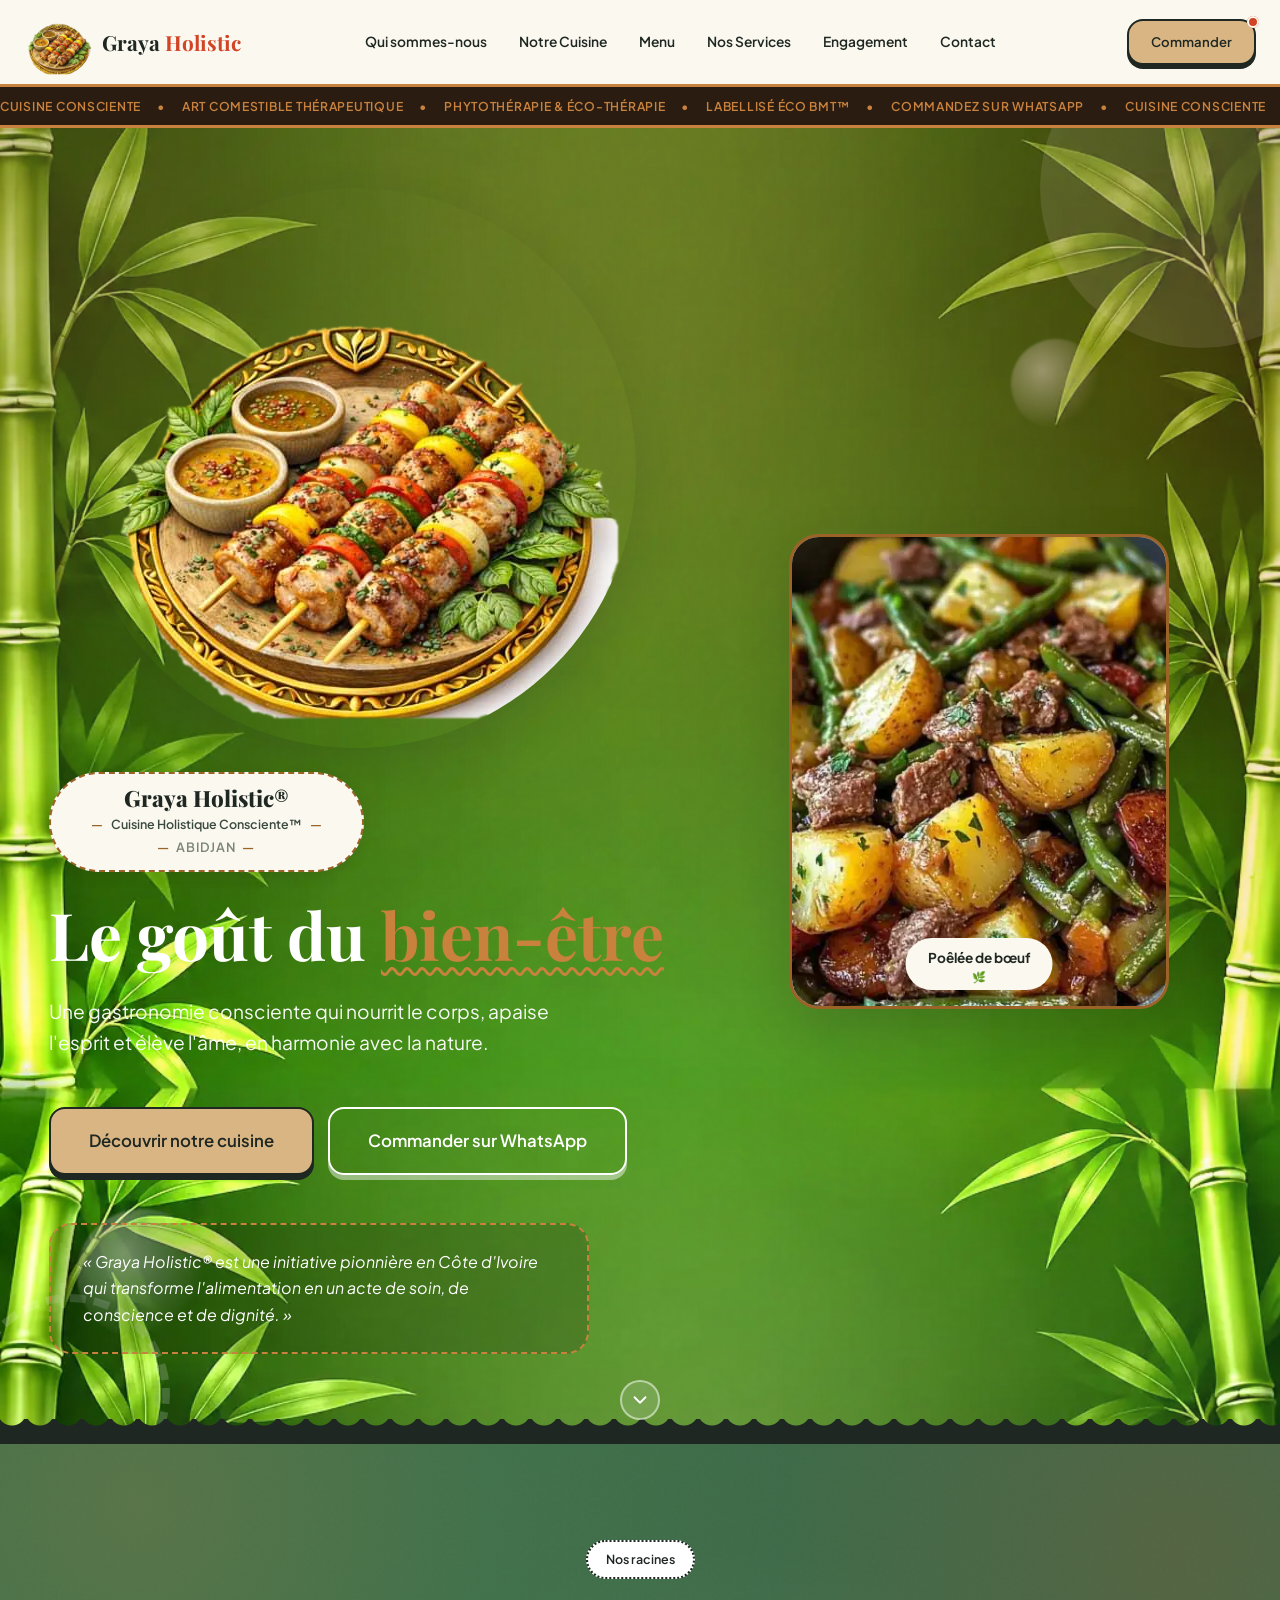
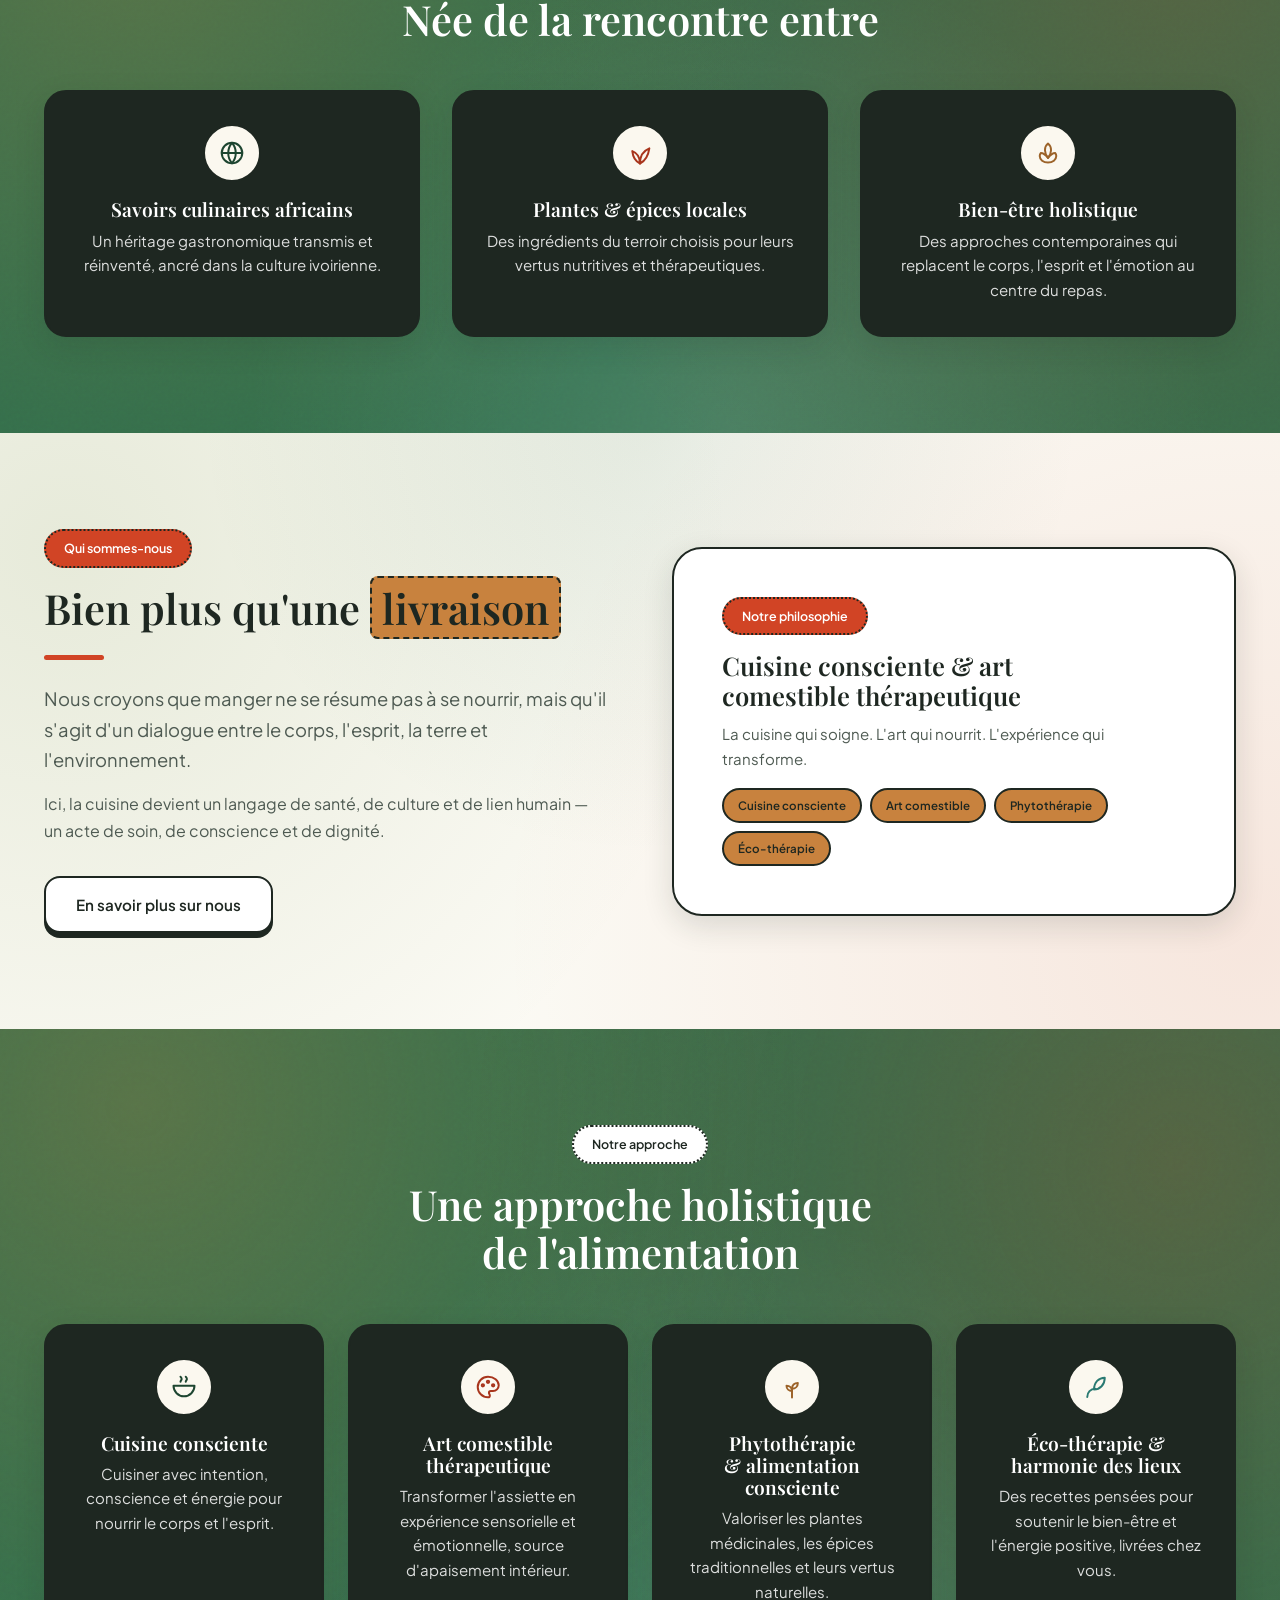
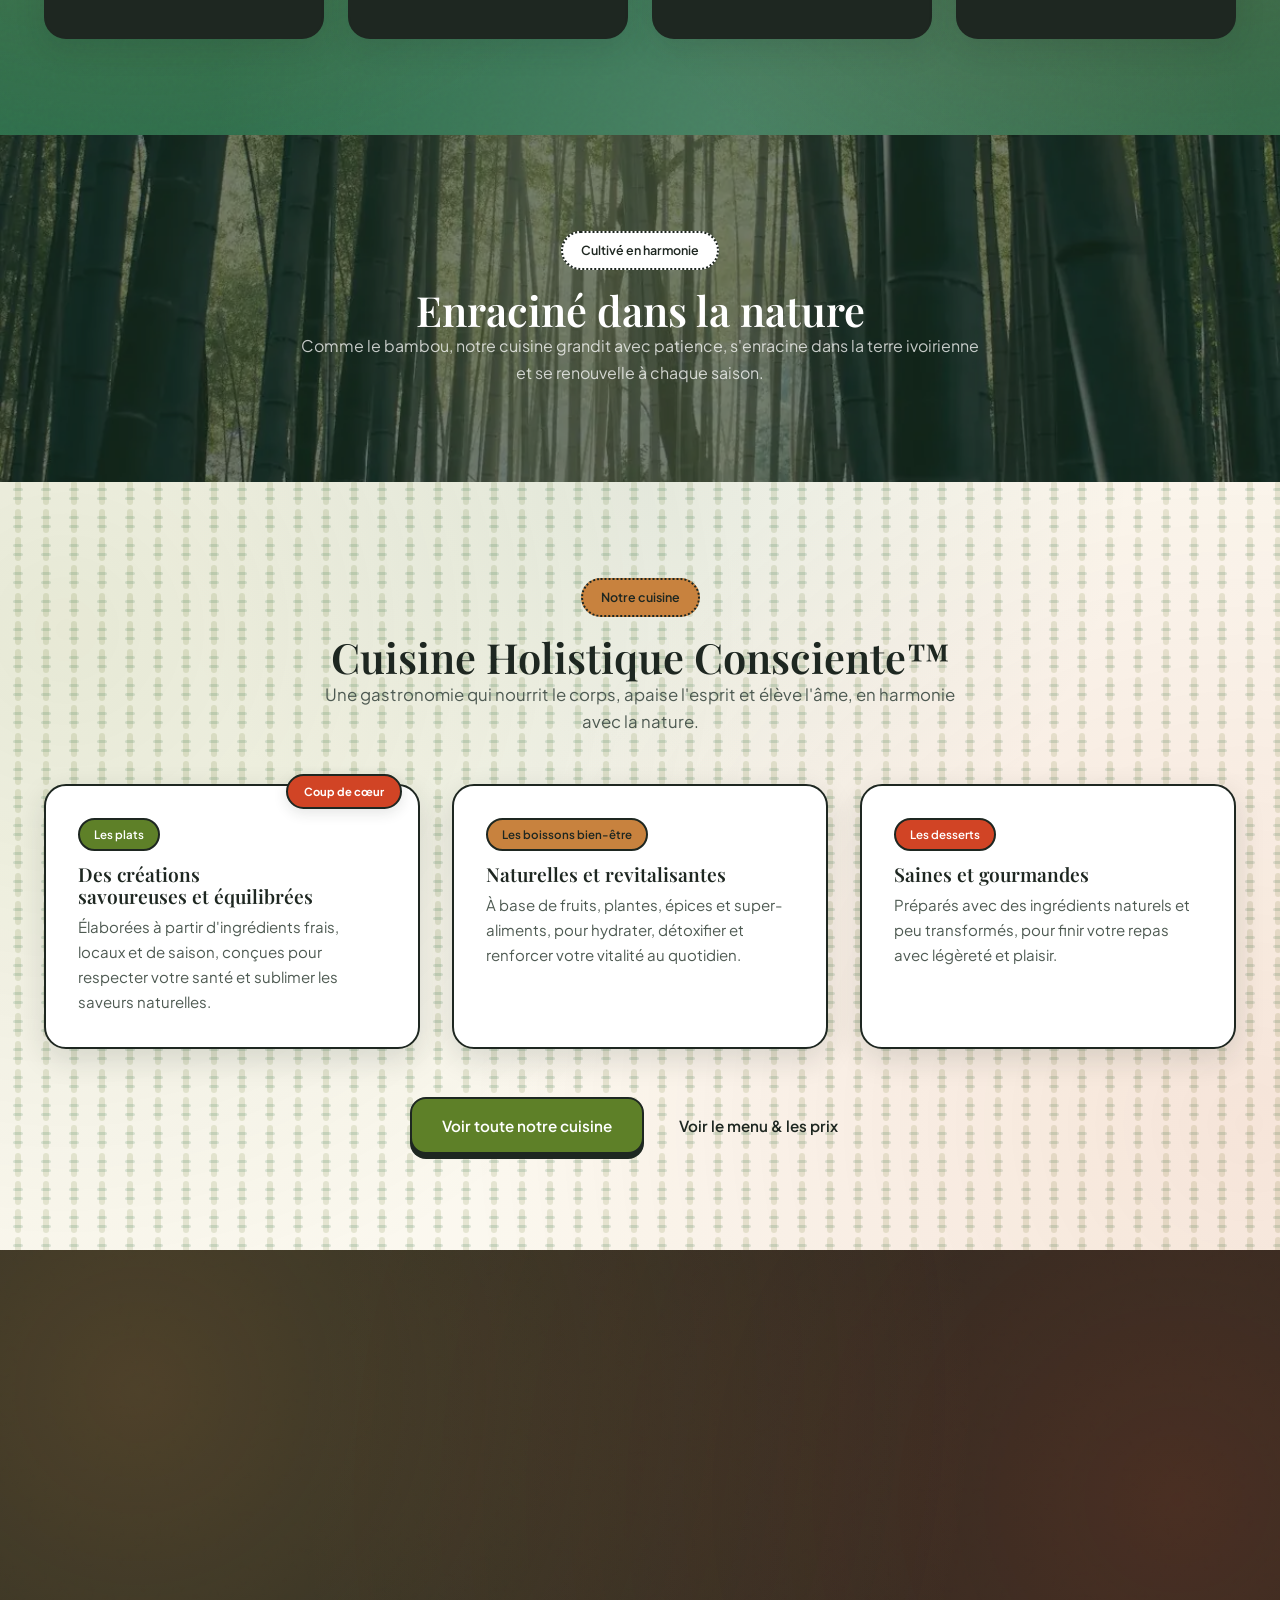
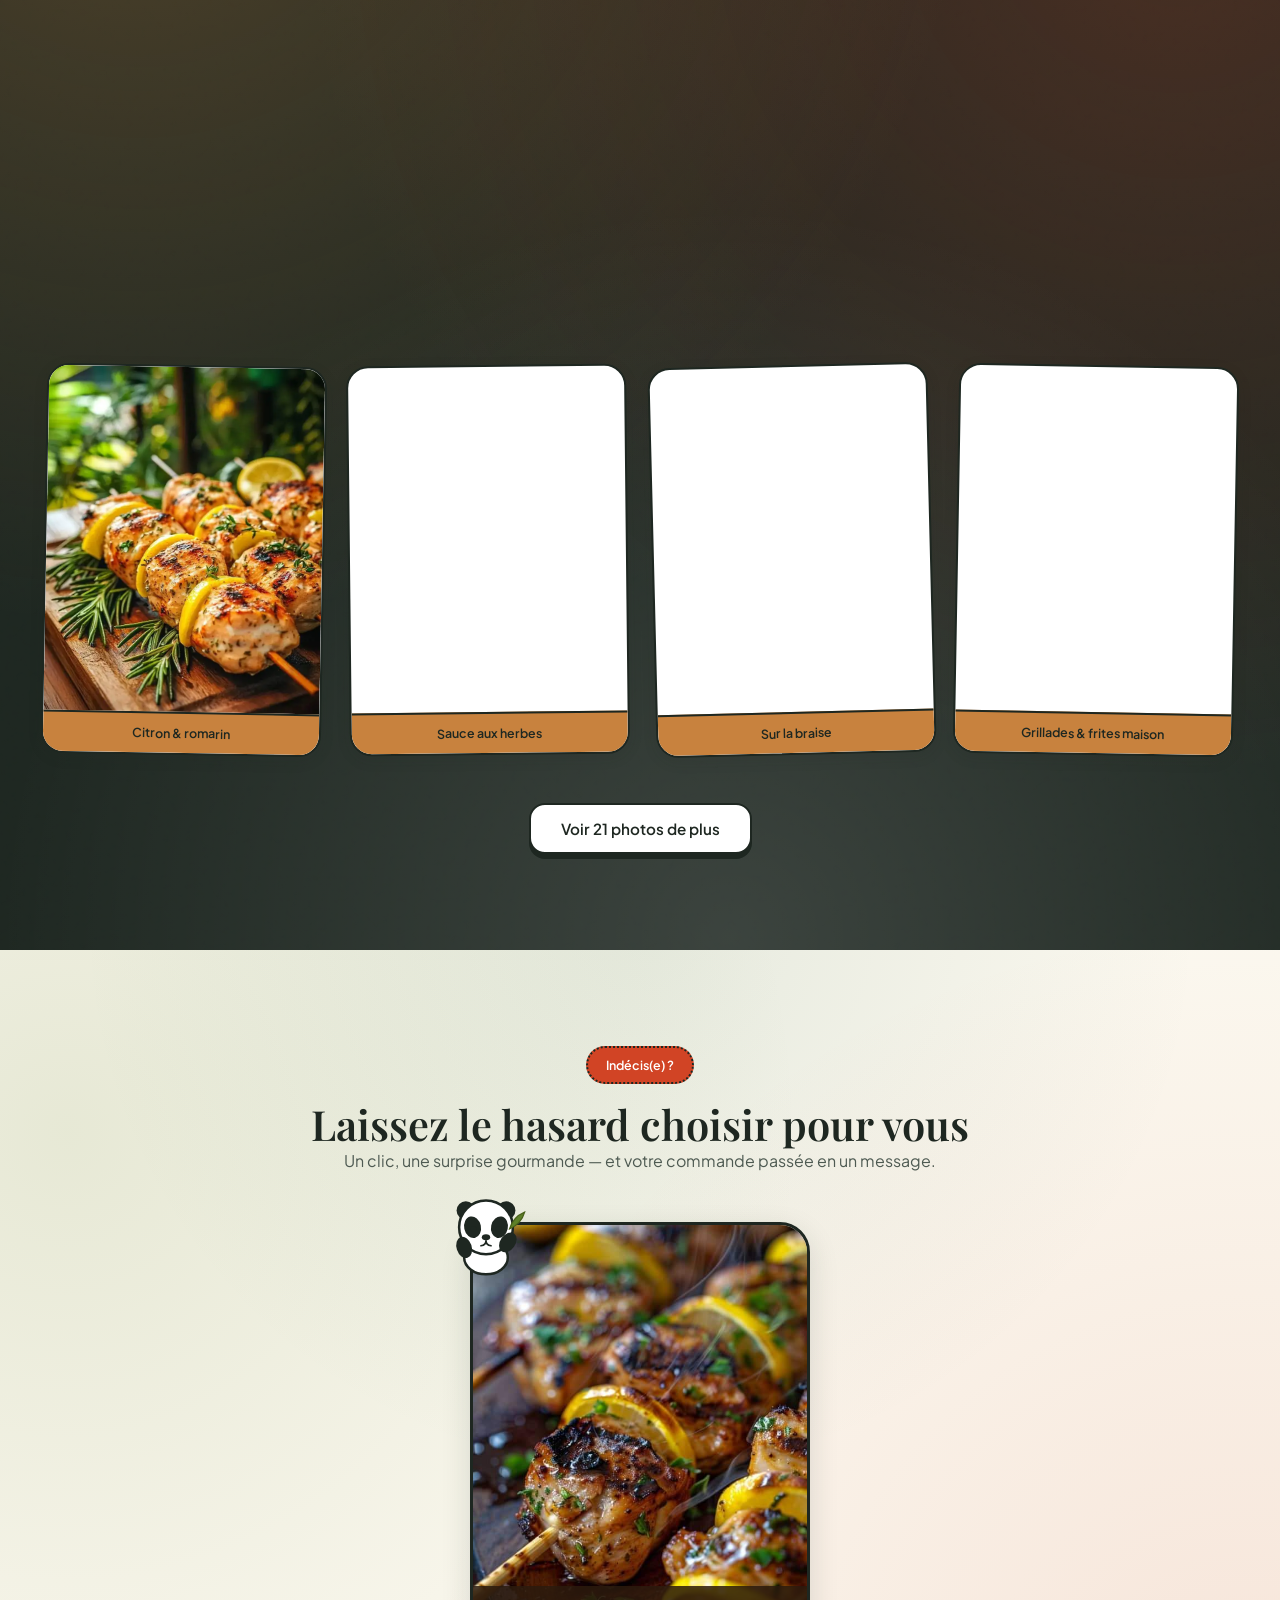
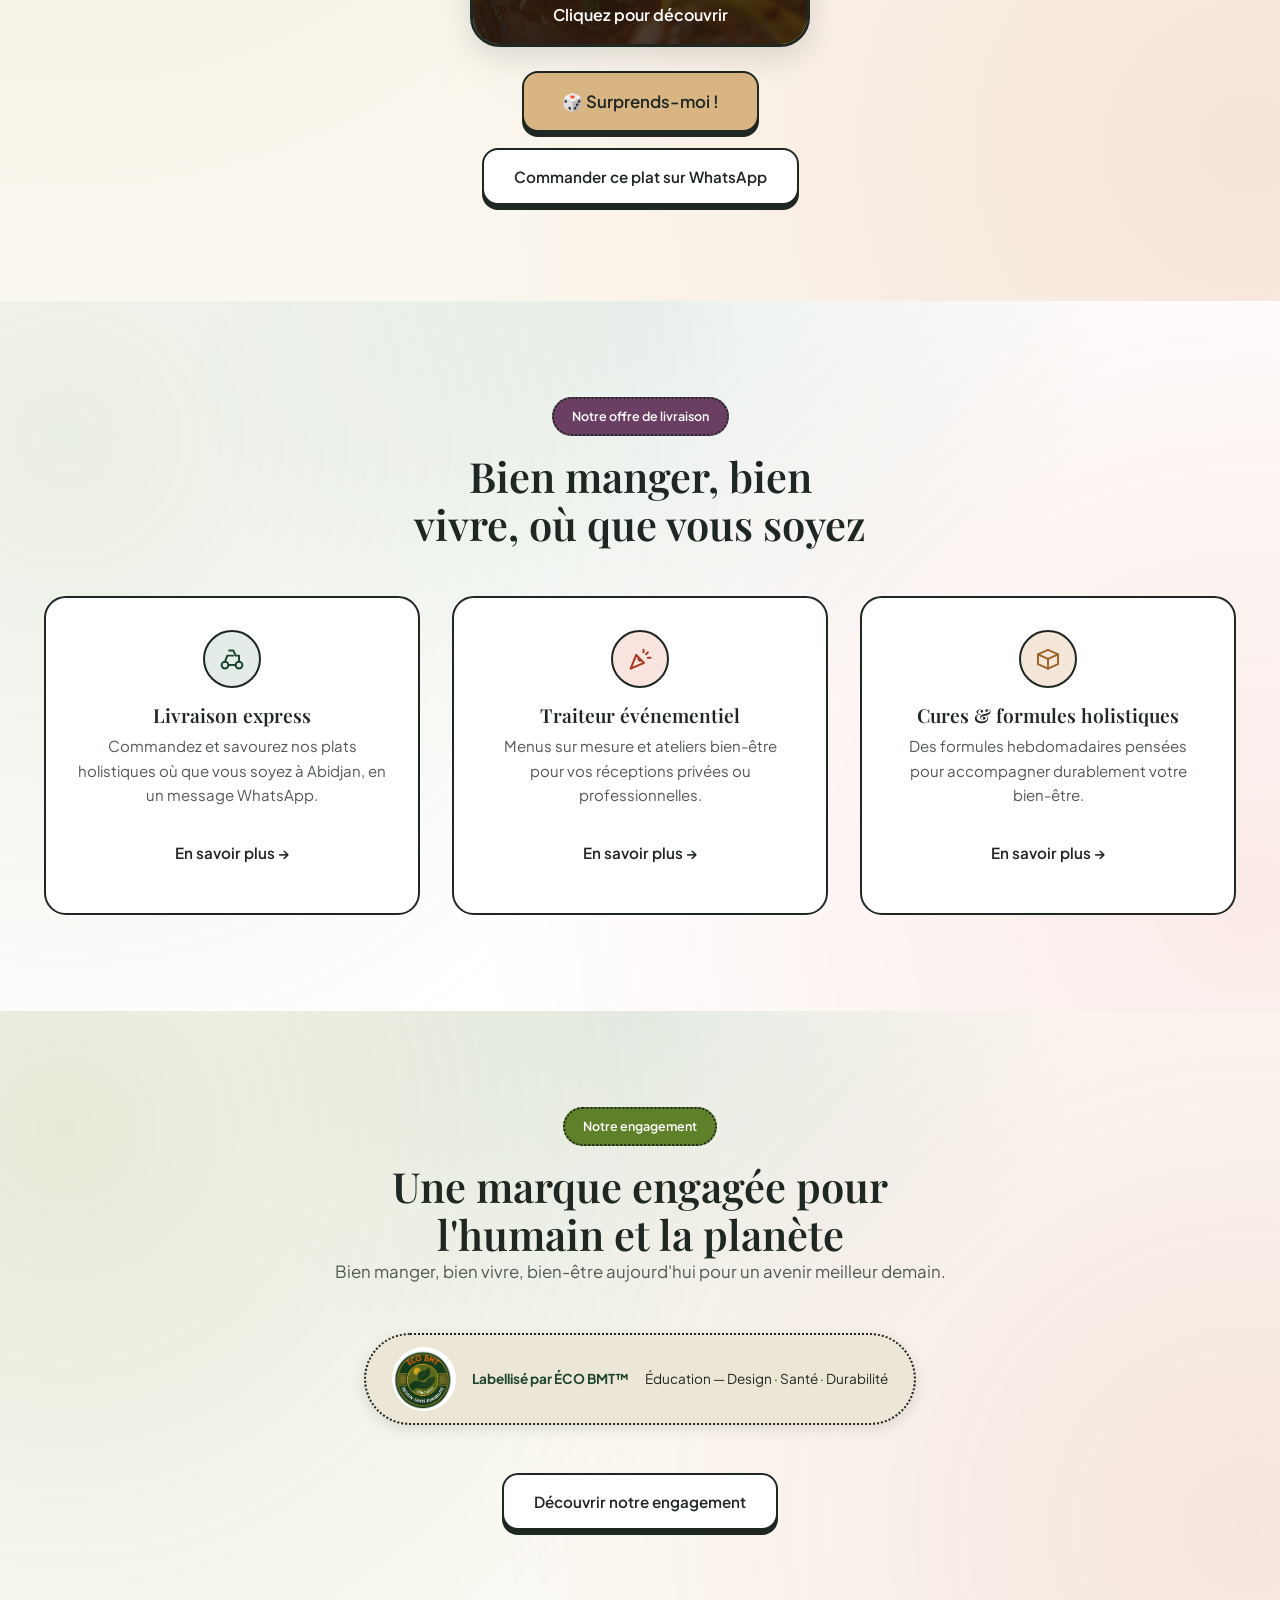
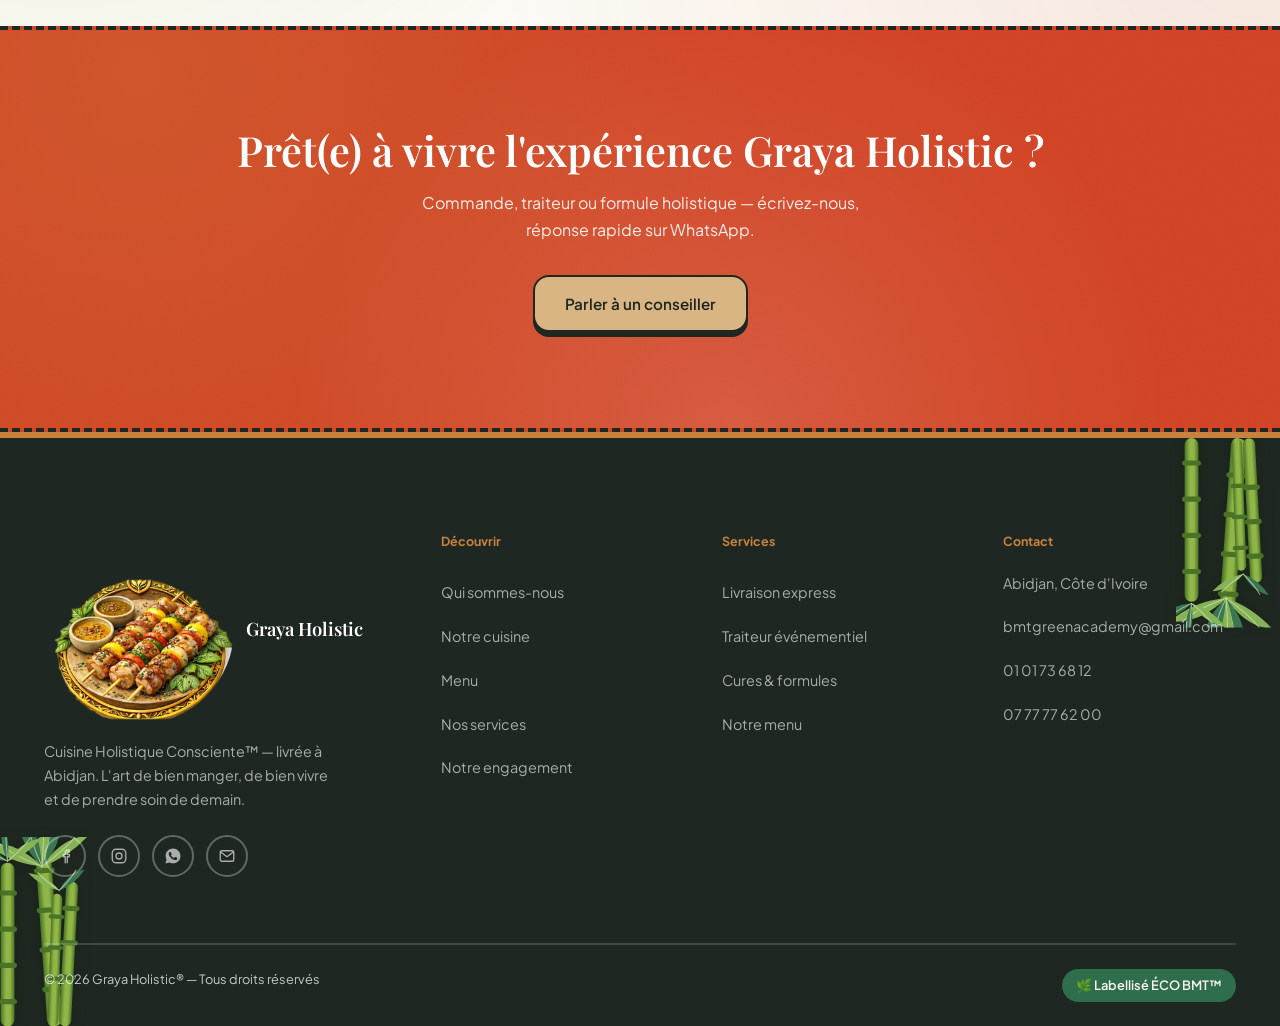
==== index.html @ 5dd52574 "Add a branded focus system, photo hover zoom, and touch-sized footer links Keyboard focus was effect" ====
<!DOCTYPE html>
<html lang="fr">
<head>
<meta charset="UTF-8">
<meta name="viewport" content="width=device-width, initial-scale=1.0, viewport-fit=cover">
<title>Graya Holistic® — Cuisine Holistique Consciente à Abidjan</title>
<meta name="description" content="Graya Holistic® — cuisine holistique consciente livrée à Abidjan. Atelier culinaire virtuel & traiteur éco-conscient. Une gastronomie qui nourrit le corps, apaise l'esprit et élève l'âme, en harmonie avec la nature.">
<link rel="icon" href="assets/img/favicon.ico" sizes="any">
<link rel="icon" href="assets/img/favicon-32.png" type="image/png" sizes="32x32">
<link rel="icon" href="assets/img/favicon-16.png" type="image/png" sizes="16x16">
<link rel="apple-touch-icon" href="assets/img/apple-touch-icon.png">
<link rel="manifest" href="assets/site.webmanifest">
<meta name="theme-color" content="#2E6E4C">
<meta property="og:title" content="Graya Holistic® — Cuisine Holistique Consciente, livrée à Abidjan">
<meta property="og:description" content="Atelier culinaire virtuel & traiteur éco-conscient à Abidjan. Une gastronomie consciente qui nourrit le corps, apaise l'esprit et élève l'âme.">
<meta property="og:type" content="website">
<meta property="og:url" content="https://xtruck149.github.io/GrayaHolistic/">
<meta property="og:locale" content="fr_CI">
<meta property="og:image" content="https://xtruck149.github.io/GrayaHolistic/assets/img/og-image.jpg">
<meta property="og:image:width" content="1200">
<meta property="og:image:height" content="630">
<meta name="twitter:card" content="summary_large_image">
<meta name="twitter:image" content="https://xtruck149.github.io/GrayaHolistic/assets/img/og-image.jpg">
<meta name="twitter:title" content="Graya Holistic® — Cuisine Holistique Consciente, livrée à Abidjan">
<meta name="twitter:description" content="Atelier culinaire virtuel & traiteur éco-conscient à Abidjan. Une gastronomie consciente qui nourrit le corps, apaise l'esprit et élève l'âme.">
<link rel="canonical" href="https://xtruck149.github.io/GrayaHolistic/">
<link rel="stylesheet" href="assets/css/style.css?v=14">
<script type="application/ld+json">
{
  "@context": "https://schema.org",
  "@type": "FoodEstablishment",
  "name": "Graya Holistic",
  "alternateName": "Graya Holistic — Cuisine Holistique Consciente",
  "url": "https://xtruck149.github.io/GrayaHolistic/",
  "logo": "https://xtruck149.github.io/GrayaHolistic/assets/img/logo-mark.png",
  "image": "https://xtruck149.github.io/GrayaHolistic/assets/img/og-image.jpg",
  "description": "Graya Holistic est un atelier culinaire virtuel et un service de livraison éco-conscient en Côte d'Ivoire qui transforme l'alimentation en un acte de soin, de conscience et de dignité.",
  "servesCuisine": "Cuisine holistique consciente, ivoirienne et africaine",
  "hasMenu": "https://xtruck149.github.io/GrayaHolistic/menu.html",
  "priceRange": "500 FCFA - 5 000 FCFA",
  "address": {
    "@type": "PostalAddress",
    "addressLocality": "Abidjan",
    "addressCountry": "CI"
  },
  "areaServed": [
    "Bingerville", "Riviera", "Cocody", "Plateau", "Marcory",
    "Treichville", "Zone 4", "Grand-Bassam", "Yopougon"
  ],
  "openingHoursSpecification": [
    { "@type": "OpeningHoursSpecification", "dayOfWeek": ["Monday","Tuesday","Wednesday","Thursday","Friday","Saturday"], "opens": "11:00", "closes": "21:30" },
    { "@type": "OpeningHoursSpecification", "dayOfWeek": "Sunday", "opens": "12:00", "closes": "20:00" }
  ],
  "telephone": "+2250101736812",
  "email": "bmtgreenacademy@gmail.com",
  "sameAs": [
    "https://facebook.com/bmtgreenacademy",
    "https://instagram.com/bmtgreenacademy"
  ]
}
</script>
</head>
<body>
<a href="#main-content" class="skip-link">Aller au contenu principal</a>

<header class="site-header">
  <nav class="nav">
    <a href="index.html" class="logo"><img src="assets/img/logo-mark.png" alt="" class="logo-mark" width="104" height="104"><span class="logo-text">Graya <span>Holistic</span></span></a>
    <ul class="nav-links">
      <li><a href="a-propos.html">Qui sommes-nous</a></li>
      <li><a href="notre-cuisine.html">Notre Cuisine</a></li>
      <li><a href="menu.html">Menu</a></li>
      <li><a href="services.html">Nos Services</a></li>
      <li><a href="engagement.html">Engagement</a></li>
      <li><a href="contact.html">Contact</a></li>
    </ul>
    <div class="nav-cta"><a href="https://wa.me/2250101736812?text=Bonjour%20Graya%20Holistic%2C%20je%20souhaite%20passer%20une%20commande." class="btn btn-primary btn-sm">Commander</a></div>
    <button class="burger" aria-label="Ouvrir le menu" aria-expanded="false">
      <span></span><span></span><span></span>
    </button>
  </nav>
</header>

<div class="marquee-strip" aria-hidden="true">
  <div class="marquee-track">
    <span>Cuisine Consciente</span><span class="dot">•</span>
    <span>Art Comestible Thérapeutique</span><span class="dot">•</span>
    <span>Phytothérapie &amp; Éco-thérapie</span><span class="dot">•</span>
    <span>Labellisé ÉCO BMT™</span><span class="dot">•</span>
    <span>Commandez sur WhatsApp</span><span class="dot">•</span>
  </div>
</div>

<main id="main-content">
<section class="hero hero--default hero--tall">
  <span class="hero-blob b1"></span>
  <span class="hero-blob b2"></span>
  <div class="wrap hero-inner hero-inner--split">
    <div class="hero-copy">
      <img src="assets/img/logo-square.png" alt="Graya Holistic®" class="hero-photo-brand-logo hero-photo-brand-logo--top">
      <div class="hero-brand-badge">
        <span class="hero-brand-badge-name">Graya Holistic®</span>
        <span class="hero-brand-badge-sub">Cuisine Holistique Consciente™</span>
        <span class="hero-brand-badge-city">Abidjan</span>
      </div>
      <h1>Le goût du <em>bien-être</em></h1>
      <p class="lead">Une gastronomie consciente qui nourrit le corps, apaise l'esprit et élève l'âme, en harmonie avec la nature.</p>
      <div class="hero-actions">
        <a href="notre-cuisine.html" class="btn btn-primary btn-lg">Découvrir notre cuisine</a>
        <a href="https://wa.me/2250101736812?text=Bonjour%20Graya%20Holistic%2C%20je%20souhaite%20passer%20une%20commande." class="btn btn-outline btn-lg">Commander sur WhatsApp</a>
      </div>
      <p class="hero-quote">« Graya Holistic® est une initiative pionnière en Côte d'Ivoire qui transforme l'alimentation en un acte de soin, de conscience et de dignité. »</p>
    </div>
    <div class="hero-photo-panel" data-hero-rotator>
      <div class="hero-photo-frame">
        <picture>
          <source srcset="assets/img/gallery/plat-01.webp" type="image/webp">
          <img src="assets/img/gallery/plat-01.jpg" alt="" id="hero-rotator-img">
        </picture>
        <span class="hero-photo-caption" id="hero-rotator-caption"></span>
      </div>
    </div>
  </div>
  <span class="hero-wave" style="--scallop-color:var(--ink)"></span>
</section>

<section class="bg-primary">
  <div class="wrap">
    <div class="section-header centered section-header--light">
      <span class="eyebrow eyebrow--light">Nos racines</span>
      <h2>Née de la rencontre entre</h2>
      </div>
      <div class="grid-3 reveal-stagger">
        <div class="card card--dark text-center p-xl">
          <div class="icon-circle" data-icon="globe" aria-hidden="true"></div>
          <h4>Savoirs culinaires africains</h4>
          <p>Un héritage gastronomique transmis et réinventé, ancré dans la culture ivoirienne.</p>
        </div>
        <div class="card card--dark text-center p-xl">
          <div class="icon-circle" data-icon="herb" aria-hidden="true"></div>
          <h4>Plantes &amp; épices locales</h4>
          <p>Des ingrédients du terroir choisis pour leurs vertus nutritives et thérapeutiques.</p>
        </div>
        <div class="card card--dark text-center p-xl">
          <div class="icon-circle" data-icon="lotus" aria-hidden="true"></div>
          <h4>Bien-être holistique</h4>
          <p>Des approches contemporaines qui replacent le corps, l'esprit et l'émotion au centre du repas.</p>
        </div>
      </div>
    </div>
</section>

<section class="bg-ivory">
  <div class="wrap">
    <div class="split-layout">
      <div class="reveal">
        <span class="eyebrow">Qui sommes-nous</span>
        <h2>Bien plus qu'une <span class="mark">livraison</span></h2>
        <div class="divider"></div>
        <p class="text-lg">Nous croyons que manger ne se résume pas à se nourrir, mais qu'il s'agit d'un dialogue entre le corps, l'esprit, la terre et l'environnement.</p>
        <p class="mt-md">Ici, la cuisine devient un langage de santé, de culture et de lien humain — un acte de soin, de conscience et de dignité.</p>
        <a href="a-propos.html" class="btn btn-outline-dark mt-xl">En savoir plus sur nous</a>
      </div>
      <div class="founder-card reveal-right">
        <span class="eyebrow">Notre philosophie</span>
        <h3>Cuisine consciente &amp; art comestible thérapeutique</h3>
        <p>La cuisine qui soigne. L'art qui nourrit. L'expérience qui transforme.</p>
        <div class="founder-diplomas">
          <span>Cuisine consciente</span><span>Art comestible</span><span>Phytothérapie</span><span>Éco-thérapie</span>
        </div>
      </div>
    </div>
  </div>
</section>

<section class="bg-primary" id="approche">
    <div class="wrap">
      <div class="section-header centered section-header--light">
        <span class="eyebrow eyebrow--light">Notre approche</span>
        <h2>Une approche holistique de l'alimentation</h2>
      </div>
      <div class="grid-4 reveal-stagger">
        <div class="card card--dark text-center p-xl">
          <div class="icon-circle" data-icon="bowl" aria-hidden="true"></div>
          <h4>Cuisine consciente</h4>
          <p>Cuisiner avec intention, conscience et énergie pour nourrir le corps et l'esprit.</p>
        </div>
        <div class="card card--dark text-center p-xl">
          <div class="icon-circle" data-icon="palette" aria-hidden="true"></div>
          <h4>Art comestible thérapeutique</h4>
          <p>Transformer l'assiette en expérience sensorielle et émotionnelle, source d'apaisement intérieur.</p>
        </div>
        <div class="card card--dark text-center p-xl">
          <div class="icon-circle" data-icon="sprout" aria-hidden="true"></div>
          <h4>Phytothérapie &amp; alimentation consciente</h4>
          <p>Valoriser les plantes médicinales, les épices traditionnelles et leurs vertus naturelles.</p>
        </div>
        <div class="card card--dark text-center p-xl">
          <div class="icon-circle" data-icon="ecotherapy" aria-hidden="true"></div>
          <h4>Éco-thérapie &amp; harmonie des lieux</h4>
          <p>Des recettes pensées pour soutenir le bien-être et l'énergie positive, livrées chez vous.</p>
        </div>
      </div>
    </div>
</section>

<section class="section-photo bg-photo-sunlit-path text-center" style="--photo-overlay: rgba(28,45,35,0.6);">
  <div class="wrap">
    <span class="eyebrow eyebrow--light">Cultivé en harmonie</span>
    <h2 class="text-white">Enraciné dans la nature</h2>
    <p class="max-w-md text-white-muted">Comme le bambou, notre cuisine grandit avec patience, s'enracine dans la terre ivoirienne et se renouvelle à chaque saison.</p>
  </div>
</section>

<section class="bg-cream bg-pattern" id="cuisine">
  <div class="wrap">
    <div class="section-header centered">
      <span class="eyebrow">Notre cuisine</span>
      <h2>Cuisine Holistique Consciente™</h2>
      <p>Une gastronomie qui nourrit le corps, apaise l'esprit et élève l'âme, en harmonie avec la nature.</p>
    </div>
    <div class="grid-3 reveal-stagger">
      <div class="card card--elevated">
        <span class="card-badge">Coup de cœur</span>
        <div class="card-body">
          <span class="card-tag card-tag--green">Les plats</span>
          <h4>Des créations savoureuses et équilibrées</h4>
          <p>Élaborées à partir d'ingrédients frais, locaux et de saison, conçues pour respecter votre santé et sublimer les saveurs naturelles.</p>
        </div>
      </div>
      <div class="card card--elevated">
        <div class="card-body">
          <span class="card-tag card-tag--gold">Les boissons bien-être</span>
          <h4>Naturelles et revitalisantes</h4>
          <p>À base de fruits, plantes, épices et super-aliments, pour hydrater, détoxifier et renforcer votre vitalité au quotidien.</p>
        </div>
      </div>
      <div class="card card--elevated">
        <div class="card-body">
          <span class="card-tag card-tag--coral">Les desserts</span>
          <h4>Saines et gourmandes</h4>
          <p>Préparés avec des ingrédients naturels et peu transformés, pour finir votre repas avec légèreté et plaisir.</p>
        </div>
      </div>
    </div>
    <div class="text-center mt-2xl">
      <a href="notre-cuisine.html" class="btn btn-secondary">Voir toute notre cuisine</a>
      <a href="menu.html" class="btn btn-ghost">Voir le menu &amp; les prix</a>
    </div>
  </div>
</section>

<section class="bg-dark" id="galerie">
  <div class="wrap">
    <div class="section-header centered section-header--light">
      <span class="eyebrow eyebrow--light">L'esprit de notre cuisine</span>
      <h2 class="text-white">Galerie gourmande</h2>
      <p class="text-white-muted">Un aperçu en images de l'univers Graya Holistic — saveurs, couleurs et gestes conscients.</p>
    </div>
    <div class="gallery-grid" data-gallery></div>
  </div>
</section>

<section class="bg-cream text-center" id="surprise">
  <div class="wrap">
    <span class="eyebrow">Indécis(e) ?</span>
    <h2>Laissez le hasard choisir pour vous</h2>
    <p class="max-w-md" style="margin-left:auto;margin-right:auto;">Un clic, une surprise gourmande — et votre commande passée en un message.</p>
    <div class="surprise-widget mt-2xl">
      <div class="panda-mascot" id="panda-mascot" aria-hidden="true">
        <svg viewBox="0 0 100 100" xmlns="http://www.w3.org/2000/svg">
          <ellipse class="panda-body" cx="50" cy="78" rx="26" ry="20"/>
          <circle class="panda-ear" cx="26" cy="22" r="11"/>
          <circle class="panda-ear" cx="74" cy="22" r="11"/>
          <circle class="panda-head" cx="50" cy="42" r="32"/>
          <ellipse class="panda-patch" cx="34" cy="42" rx="10" ry="13" transform="rotate(-12 34 42)"/>
          <ellipse class="panda-patch" cx="66" cy="42" rx="10" ry="13" transform="rotate(12 66 42)"/>
          <circle class="panda-eye" cx="35" cy="44" r="3.4"/>
          <circle class="panda-eye" cx="65" cy="44" r="3.4"/>
          <ellipse class="panda-nose" cx="50" cy="54" rx="5" ry="3.6"/>
          <path class="panda-mouth" d="M50,58 q0,5 -6,6 M50,58 q0,5 6,6"/>
          <ellipse class="panda-arm" cx="24" cy="66" rx="9" ry="13" transform="rotate(-18 24 66)"/>
          <g id="panda-leaf-arm">
            <ellipse class="panda-arm" cx="76" cy="60" rx="9" ry="13" transform="rotate(35 76 60)"/>
            <path class="panda-leaf" d="M78,44 Q92,38 96,24 Q82,30 78,44 Z"/>
          </g>
        </svg>
      </div>
      <div class="surprise-card" id="surprise-card">
        <img src="assets/img/gallery/plat-01.jpg" alt="" id="surprise-img">
        <span class="surprise-caption" id="surprise-caption">Cliquez pour découvrir</span>
      </div>
      <button type="button" class="btn btn-primary btn-lg mt-lg" id="surprise-btn">🎲 Surprends-moi !</button>
      <a href="#" class="btn btn-outline-dark mt-md" id="surprise-cta" hidden>Commander ce plat sur WhatsApp</a>
    </div>
  </div>
</section>

<section class="bg-surface" id="services">
  <div class="wrap">
    <div class="section-header centered">
      <span class="eyebrow">Notre offre de livraison</span>
      <h2>Bien manger, bien vivre, où que vous soyez</h2>
    </div>
    <div class="grid-3 reveal-stagger">
      <div class="card card--bordered">
        <div class="card-body text-center">
          <div class="icon-circle" data-icon="scooter" aria-hidden="true"></div>
          <h4>Livraison express</h4>
          <p>Commandez et savourez nos plats holistiques où que vous soyez à Abidjan, en un message WhatsApp.</p>
          <a href="services.html" class="btn btn-ghost mt-md">En savoir plus →</a>
        </div>
      </div>
      <div class="card card--bordered">
        <div class="card-body text-center">
          <div class="icon-circle" data-icon="celebration" aria-hidden="true"></div>
          <h4>Traiteur événementiel</h4>
          <p>Menus sur mesure et ateliers bien-être pour vos réceptions privées ou professionnelles.</p>
          <a href="services.html" class="btn btn-ghost mt-md">En savoir plus →</a>
        </div>
      </div>
      <div class="card card--bordered">
        <div class="card-body text-center">
          <div class="icon-circle" data-icon="box" aria-hidden="true"></div>
          <h4>Cures &amp; formules holistiques</h4>
          <p>Des formules hebdomadaires pensées pour accompagner durablement votre bien-être.</p>
          <a href="services.html" class="btn btn-ghost mt-md">En savoir plus →</a>
        </div>
      </div>
    </div>
  </div>
</section>

<section class="bg-ivory" id="engagement">
  <div class="wrap">
    <div class="section-header centered">
      <span class="eyebrow">Notre engagement</span>
      <h2>Une marque engagée pour l'humain et la planète</h2>
      <p>Bien manger, bien vivre, bien-être aujourd'hui pour un avenir meilleur demain.</p>
    </div>
    <div class="text-center">
      <div class="accred-badge accred-badge--light">
        <strong>Labellisé par ÉCO BMT™</strong>
        <span>Éducation — Design · Santé · Durabilité</span>
      </div>
    </div>
    <div class="text-center mt-2xl">
      <a href="engagement.html" class="btn btn-outline-dark">Découvrir notre engagement</a>
    </div>
  </div>
</section>

<section class="cta-band">
  <div class="wrap">
    <h2>Prêt(e) à vivre l'expérience Graya Holistic ?</h2>
    <p>Commande, traiteur ou formule holistique — écrivez-nous, réponse rapide sur WhatsApp.</p>
    <a href="https://wa.me/2250101736812?text=Bonjour%20Graya%20Holistic%2C%20je%20souhaite%20r%C3%A9server." class="btn btn-primary">Parler à un conseiller</a>
  </div>
</section>

<div class="nav-mobile-overlay"></div>

</main>

<footer class="site-footer">
  <div class="wrap">
    <div class="footer-grid">
      <div class="footer-col footer-brand">
        <div class="footer-logo"><img src="assets/img/logo-mark.png" alt="" class="footer-logo-mark" width="104" height="104"><h4>Graya Holistic</h4></div>
        <p>Cuisine Holistique Consciente™ — livrée à Abidjan. L'art de bien manger, de bien vivre et de prendre soin de demain.</p>
        <div class="footer-social">
          <a href="https://facebook.com/bmtgreenacademy" aria-label="Facebook" target="_blank" rel="noopener"><svg viewBox="0 0 24 24" width="18" height="18" fill="none" stroke="currentColor" stroke-width="1.8" stroke-linecap="round" stroke-linejoin="round" aria-hidden="true"><path d="M15 21v-8h2.5l.5-3H15V8.2c0-.9.3-1.5 1.6-1.5H18V4.1C17.7 4 16.8 4 15.8 4c-2.1 0-3.5 1.3-3.5 3.6V10H10v3h2.3v8"/></svg></a>
          <a href="https://instagram.com/bmtgreenacademy" aria-label="Instagram" target="_blank" rel="noopener"><svg viewBox="0 0 24 24" width="18" height="18" fill="none" stroke="currentColor" stroke-width="1.8" stroke-linecap="round" stroke-linejoin="round" aria-hidden="true"><rect x="3" y="3" width="18" height="18" rx="5"/><circle cx="12" cy="12" r="4"/><circle cx="17.3" cy="6.7" r="0.6" fill="currentColor" stroke="none"/></svg></a>
          <a href="https://wa.me/2250101736812" aria-label="WhatsApp"><svg viewBox="0 0 24 24" width="18" height="18" fill="currentColor" aria-hidden="true"><path d="M12.04 2C6.58 2 2.13 6.45 2.13 11.91c0 1.75.46 3.39 1.26 4.81L2 22l5.41-1.42a9.87 9.87 0 0 0 4.63 1.18h.01c5.46 0 9.9-4.45 9.9-9.91C21.95 6.45 17.5 2 12.04 2zm5.78 14.03c-.24.68-1.4 1.3-1.93 1.38-.5.08-1.12.11-1.81-.11-.42-.13-.96-.31-1.65-.61-2.9-1.25-4.79-4.17-4.94-4.36-.14-.19-1.18-1.57-1.18-3 0-1.42.75-2.12 1.02-2.41.26-.29.57-.36.76-.36.19 0 .38 0 .55.01.18.01.41-.07.64.49.24.58.81 2 .88 2.14.07.14.11.31.02.5-.09.19-.14.31-.27.48-.14.17-.29.37-.41.5-.14.14-.28.29-.12.57.16.28.71 1.17 1.52 1.9 1.05.94 1.93 1.23 2.21 1.37.28.14.44.12.6-.07.16-.19.68-.79.86-1.06.18-.27.36-.22.6-.13.24.09 1.53.72 1.79.85.26.13.43.19.5.3.07.11.07.62-.17 1.3z"/></svg></a>
          <a href="mailto:bmtgreenacademy@gmail.com" aria-label="Email"><svg viewBox="0 0 24 24" width="18" height="18" fill="none" stroke="currentColor" stroke-width="1.8" stroke-linecap="round" stroke-linejoin="round" aria-hidden="true"><rect x="3" y="5" width="18" height="14" rx="2"/><path d="m4 7 8 6 8-6"/></svg></a>
        </div>
      </div>
      <div class="footer-col">
        <h5>Découvrir</h5>
        <a href="a-propos.html">Qui sommes-nous</a>
        <a href="notre-cuisine.html">Notre cuisine</a>
        <a href="menu.html">Menu</a>
        <a href="services.html">Nos services</a>
        <a href="engagement.html">Notre engagement</a>
      </div>
      <div class="footer-col">
        <h5>Services</h5>
        <a href="services.html">Livraison express</a>
        <a href="services.html">Traiteur événementiel</a>
        <a href="services.html">Cures &amp; formules</a>
        <a href="menu.html">Notre menu</a>
      </div>
      <div class="footer-col">
        <h5>Contact</h5>
        <p>Abidjan, Côte d'Ivoire</p>
        <a href="mailto:bmtgreenacademy@gmail.com">bmtgreenacademy@gmail.com</a>
        <a href="tel:+2250101736812">01 01 73 68 12</a>
        <a href="tel:+2250777776200">07 77 77 62 00</a>
      </div>
    </div>
    <div class="footer-bottom">
      <span>© 2026 Graya Holistic® — Tous droits réservés</span>
      <span class="eco-bmt-badge">🌿 Labellisé ÉCO BMT™</span>
    </div>
  </div>
</footer>

<script src="assets/js/main.js?v=9"></script>
</body>
</html>
---- assets/css/style.css ----
/* ============================================================
   GRAYA HOLISTIC — Design System v3 "Bamboo & Conscious Nature"
   Organic luxury: deep forest greens, warm amber, soft shadows
   ============================================================ */

@import url('https://fonts.googleapis.com/css2?family=Playfair+Display:wght@500;600;700;800&family=Plus+Jakarta+Sans:wght@400;500;600;700;800&display=swap');

/* ===================== DESIGN TOKENS ===================== */
:root {
  /* — Ink & surfaces — */
  --ink:            #1E2721;
  --ink-soft:       #3A4A3F;
  --cream:          #FBF8EF;
  --cream-dark:     #ECE6D6;
  --surface:        #FFFFFF;
  --surface-alt:    #FBFAF4;
  --text:           #1E2721;
  --text-secondary: #4E5A52;
  --muted:          #7C8579;

  /* — Brand anchor (lively bamboo forest green) — */
  --olive:          #2E6E4C;
  --olive-dark:     #1D4530;

  /* — Joyful, saturated accent palette — */
  --mango:          #C8823E;
  --mango-dark:     #9C6329;
  --tomato:         #D14425;
  --tomato-dark:    #A8351C;
  --basil:          #5E8028;
  --basil-dark:     #486019;
  --terracotta:     #D9B583;
  --terracotta-dark:#B8925E;
  --plum:           #6B3F63;
  --teal:           #2A7A72;

  /* — Bamboo decoration (culms, nodes, foliage) — */
  --bamboo-culm:      #9BC24A;
  --bamboo-culm-dark: #4E7A28;
  --bamboo-leaf:      #3D7D55;
  --bamboo-leaf-light:#8FBF5A;
  --bamboo-vein:      #E4F2C8;

  --shadow-flat:    0 10px 30px rgba(30,39,33,0.14);
  --shadow-flat-sm: 0 4px 14px rgba(30,39,33,0.12);
  --shadow-flat-lg: 0 20px 50px rgba(30,39,33,0.18);

  /* — Aliases matching the client's exact spec naming (same values as above) — */
  --color-primary:    var(--olive);
  --color-secondary:  var(--basil);
  --color-accent:     var(--mango);
  --color-bg-light:   var(--cream);
  --color-wood:       var(--terracotta);
  --color-text-dark:  var(--ink);
  --color-surface:    rgba(255,255,255,0.85); /* glass surface — distinct from opaque --surface */

  /* — Typography: serif for headings, clean sans everywhere else — */
  --font-serif:     'Playfair Display', Georgia, serif;
  --font-display:   'Plus Jakarta Sans', -apple-system, BlinkMacSystemFont, sans-serif;
  --font-body:      'Plus Jakarta Sans', -apple-system, BlinkMacSystemFont, sans-serif;

  /* — Spacing — */
  --space-2xs: 4px; --space-xs: 8px; --space-sm: 12px; --space-md: 16px;
  --space-lg: 24px; --space-xl: 32px; --space-2xl: 48px; --space-3xl: 64px;
  --space-4xl: 96px; --space-5xl: 128px;

  /* — Layout — */
  --max-w: 1240px;
  --max-w-narrow: 720px;
  --max-w-wide: 1400px;
  --radius: 22px;
  --radius-sm: 14px;
  --radius-lg: 30px;
  --radius-xl: 40px;

  /* — Motion — */
  --ease: cubic-bezier(0.22, 1, 0.36, 1);
  --duration: 0.25s;
  --duration-fast: 0.15s;
}

/* ===================== RESET ===================== */
*, *::before, *::after { box-sizing: border-box; margin: 0; padding: 0; }
html { scroll-behavior: smooth; scroll-padding-top: 20px; -webkit-text-size-adjust: 100%; overflow-x: hidden; }
body {
  font-family: var(--font-body);
  color: var(--text);
  background: var(--cream);
  line-height: 1.65;
  font-size: 16px;
  -webkit-font-smoothing: antialiased;
  overflow-x: hidden;
}
img, video { max-width: 100%; display: block; height: auto; }
a { color: inherit; text-decoration: none; -webkit-tap-highlight-color: transparent; }
ul, ol { list-style: none; }
button { cursor: pointer; font-family: inherit; -webkit-tap-highlight-color: transparent; }
input, select, textarea { font-family: inherit; font-size: inherit; }
::selection { background: var(--mango); color: var(--ink); }

/* — One branded focus ring for everything interactive. Components that sit on a dark or
     photographic background override the colour locally further down. — */
:where(a, button, [tabindex], summary):focus-visible {
  outline: 3px solid var(--teal);
  outline-offset: 3px;
}

/* ===================== TYPOGRAPHY ===================== */
h1, h2, h3, h4, h5, h6 { font-family: var(--font-serif); color: var(--ink); line-height: 1.15; font-weight: 600; text-wrap: balance; }
h1 { font-size: clamp(2.3rem, 5.4vw, 4.1rem); font-weight: 700; }
h2 { font-size: clamp(1.85rem, 3.4vw, 2.6rem); }
h3 { font-size: clamp(1.3rem, 2vw, 1.6rem); }
h4 { font-size: clamp(1.08rem, 1.5vw, 1.25rem); }
h5 { font-size: 1rem; font-weight: 700; }
p { color: var(--text-secondary); max-width: 65ch; }
.text-sm { font-size: 0.85rem; } .text-xs { font-size: 0.75rem; }
.text-lg { font-size: 1.15rem; line-height: 1.65; }
.text-muted { color: var(--muted); } .text-center { text-align: center; }
.text-center p { margin-left: auto; margin-right: auto; }
.text-white { color: #fff; } .text-white-muted { color: rgba(255,255,255,0.75); }

/* ===================== LAYOUT ===================== */
.wrap { max-width: var(--max-w); margin: 0 auto; padding: 0 var(--space-lg); }
.wrap-narrow { max-width: var(--max-w-narrow); margin: 0 auto; padding: 0 var(--space-lg); }
section { padding: var(--space-4xl) 0; position: relative; overflow: hidden; }
.section-compact { padding: var(--space-3xl) 0; }
.max-w-sm { max-width: 420px; margin-left: auto; margin-right: auto; }
.max-w-md { max-width: 680px; margin-left: auto; margin-right: auto; }
.max-w-lg { max-width: 900px; margin-left: auto; margin-right: auto; }
.mt-sm{margin-top:var(--space-sm)} .mt-md{margin-top:var(--space-md)} .mt-lg{margin-top:var(--space-lg)}
.mt-xl{margin-top:var(--space-xl)} .mt-2xl{margin-top:var(--space-2xl)} .mt-3xl{margin-top:var(--space-3xl)}
.mb-sm{margin-bottom:var(--space-sm)} .mb-md{margin-bottom:var(--space-md)} .mb-lg{margin-bottom:var(--space-lg)}
.mb-xl{margin-bottom:var(--space-xl)} .mb-2xl{margin-bottom:var(--space-2xl)}
.p-md{padding:var(--space-md)} .p-lg{padding:var(--space-lg)} .p-xl{padding:var(--space-xl)} .p-2xl{padding:var(--space-2xl)}
.justify-center{justify-content:center}

/* — Eyebrow: scalloped ticket-stub chip — */
.eyebrow {
  display: inline-flex; align-items: center; gap: 8px;
  font-family: var(--font-display); font-size: 0.78rem; font-weight: 600;
  padding: 7px 18px; border-radius: 100px;
  background: var(--mango); color: var(--ink);
  border: 2.5px dotted var(--ink);
  margin-bottom: var(--space-md);
}
.eyebrow--light { background: #fff; }
.eyebrow--dark { background: var(--tomato); color: #fff; border-style: solid; }
/* — Rotate the section chip's colour down the page so the site reads as colourful
     rather than one flat amber repeated a dozen times. Heroes and the explicit
     --light/--dark variants opt out: they already solve their own contrast.
     Every tone below clears 4.5:1 against white text. — */
main > section:nth-of-type(5n+2) .eyebrow:not([class*="eyebrow--"]) { background: var(--teal); color: #fff; }
main > section:nth-of-type(5n+3) .eyebrow:not([class*="eyebrow--"]) { background: var(--tomato); color: #fff; }
main > section:nth-of-type(5n+4) .eyebrow:not([class*="eyebrow--"]) { background: var(--plum); color: #fff; }
main > section:nth-of-type(5n+5) .eyebrow:not([class*="eyebrow--"]) { background: var(--basil); color: #fff; }
.hero .eyebrow:not([class*="eyebrow--"]) { background: var(--mango); color: var(--ink); }
/* Prevent the eyebrow chip from blending into a same-color hero (e.g. hero--warm is mango) */
.hero--warm .eyebrow:not(.eyebrow--light):not(.eyebrow--dark) { background: var(--ink); color: var(--mango); border-color: var(--ink); border-style: solid; }

.section-header { max-width: 640px; margin-bottom: var(--space-2xl); }
.section-header.centered { text-align: center; margin-left: auto; margin-right: auto; }
.section-header--light h2, .section-header--light p { color: #fff; }
.section-header p { color: var(--text-secondary); font-size: 1.05rem; }

.divider { width: 60px; height: 5px; background: var(--tomato); border-radius: 100px; margin: var(--space-lg) 0; }
.divider--center { margin-left: auto; margin-right: auto; }

/* ===================== BUTTONS ===================== */
.btn {
  display: inline-flex; align-items: center; justify-content: center; gap: 10px;
  padding: 14px 30px; border-radius: 16px; font-family: var(--font-display);
  font-weight: 600; font-size: 0.95rem; border: 2.5px solid var(--ink);
  cursor: pointer; white-space: nowrap; color: var(--ink); background: #fff;
  box-shadow: 0 5px 0 var(--ink);
  transition: transform var(--duration-fast) var(--ease), box-shadow var(--duration-fast) var(--ease);
}
.btn:hover { transform: translateY(-2px); box-shadow: 0 7px 0 var(--ink); }
.btn:active { transform: translateY(3px); box-shadow: 0 2px 0 var(--ink); }
.btn-primary { background: var(--terracotta); }
.btn-secondary { background: var(--basil); color: #fff; }
/* btn-outline: for use on colored/dark hero backgrounds — must not default to dark-on-dark */
.btn-outline { background: transparent; color: #fff; border-color: #fff; box-shadow: 0 5px 0 rgba(255,255,255,0.45); }
.btn-outline:hover { box-shadow: 0 7px 0 rgba(255,255,255,0.45); }
.btn-outline:active { box-shadow: 0 2px 0 rgba(255,255,255,0.45); }
.btn-outline-dark { background: #fff; }
.btn-coral { background: var(--tomato); color: #fff; }
.btn-ghost { background: transparent; border-color: transparent; box-shadow: none; }
.btn-ghost:hover { transform: none; box-shadow: none; text-decoration: underline; }
.btn-sm { padding: 10px 20px; font-size: 0.82rem; box-shadow: 0 4px 0 var(--ink); }
.btn-lg { padding: 18px 38px; font-size: 1.05rem; }

/* ===================== HEADER / NAV ===================== */
.site-header {
  position: static; width: 100%; z-index: 160;
  background: var(--cream); box-shadow: 0 4px 0 var(--olive);
}
.nav { display: flex; align-items: center; justify-content: space-between; padding: 8px var(--space-lg); max-width: var(--max-w-wide); margin: 0 auto; }
.logo { display: flex; align-items: center; gap: 10px; font-family: var(--font-serif); font-weight: 700; font-size: 1.3rem; color: var(--ink); flex-shrink: 0; transition: color var(--duration) var(--ease); }
.logo-mark { height: 68px; width: 68px; object-fit: cover; border-radius: 50%; flex-shrink: 0; transition: transform var(--duration) var(--ease); }
.logo:hover .logo-mark, .logo:focus-visible .logo-mark { transform: scale(1.08) rotate(-4deg); }
.logo-text span { color: var(--tomato); transition: color var(--duration) var(--ease); }
.nav-links { display: flex; align-items: center; gap: 2px; font-family: var(--font-display); font-size: 0.86rem; font-weight: 600; }
.nav-links li { position: relative; }
.nav-links a { display: block; padding: 9px 15px; border-radius: 12px; color: var(--ink); position: relative; transition: color var(--duration) var(--ease); }
.nav-links a::after { content:''; position:absolute; left:15px; right:15px; bottom:2px; height:3px; background:var(--tomato); border-radius:3px; transform:scaleX(0); transition:transform var(--duration) var(--ease); }
.nav-links a:hover::after, .nav-links a.active::after { transform: scaleX(1); }
.nav-links a.active { background: var(--cream-dark); }
.nav-cta { margin-left: 8px; }
.nav-cta .btn { padding: 10px 22px; font-size: 0.82rem; }

/* margin-top, not transform: a transform on .site-header (even a settled translateY(0))
   creates a new containing block, which traps the fixed-position mobile nav panel
   inside the header's own box instead of the viewport. Scoped to .header-enter (added
   by JS, then removed once the animation finishes) rather than applied unconditionally:
   any element with a running/filled animation on opacity or transform also establishes
   a stacking context for as long as the animation is in effect, and with
   animation-fill-mode:both that "in effect" state never ends on its own — it would trap
   the nav panel permanently, not just for the 0.5s the animation plays. */
@keyframes headerDrop { from { margin-top: -12px; opacity: 0; } to { margin-top: 0; opacity: 1; } }
.site-header.header-enter { animation: headerDrop 0.5s var(--ease) both; }
@media (prefers-reduced-motion: reduce) { .site-header.header-enter { animation: none; } }

@keyframes navItemIn { from { opacity: 0; transform: translateX(24px); } to { opacity: 1; transform: translateX(0); } }
.nav-links.open li { animation: navItemIn 0.45s var(--ease) both; }
.nav-links.open li:nth-child(1) { animation-delay: 0.05s; }
.nav-links.open li:nth-child(2) { animation-delay: 0.1s; }
.nav-links.open li:nth-child(3) { animation-delay: 0.15s; }
.nav-links.open li:nth-child(4) { animation-delay: 0.2s; }
.nav-links.open li:nth-child(5) { animation-delay: 0.25s; }
@media (prefers-reduced-motion: reduce) { .nav-links.open li { animation: none; } }

.burger { display: none; flex-direction: column; align-items: center; justify-content: center; gap: 5px; width: 46px; height: 46px; background: var(--mango); border: 2.5px solid var(--ink); border-radius: 50%; cursor: pointer; padding: 0; z-index: 200; }
.burger span { width: 18px; height: 3px; background: var(--ink); border-radius: 2px; display: block; transition: all var(--duration) var(--ease); }
.burger[aria-expanded="true"] span:nth-child(1) { transform: translateY(8px) rotate(45deg); }
.burger[aria-expanded="true"] span:nth-child(2) { opacity: 0; }
.burger[aria-expanded="true"] span:nth-child(3) { transform: translateY(-8px) rotate(-45deg); }

.nav-mobile-overlay { display: none; position: fixed; inset: 0; background: rgba(43,27,14,0.5); z-index: 149; opacity: 0; transition: opacity var(--duration) ease; }
.nav-mobile-overlay.visible { display: block; opacity: 1; }

/* ===================== HERO ===================== */
.hero { position: relative; padding: 90px 0 90px; min-height: 540px; display: flex; align-items: center; background: var(--olive); color: #fff; }
.hero--tall { min-height: 620px; padding-top: 60px; }
.hero--short { min-height: 360px; padding: 60px 0 70px; }
.hero-inner > .breadcrumbs { margin-bottom: var(--space-lg); }
.hero--dark { background: var(--ink); }
.hero--warm { background: var(--mango); color: var(--ink); }
.hero--coral { background: var(--tomato); }
.hero--default { background: var(--olive); }
.hero--centered .hero-inner { max-width: 800px; text-align: center; margin: 0 auto; }
.hero-inner { position: relative; z-index: 2; max-width: 700px; }

/* — Split hero: copy on one side, rotating photo panel on the other — */
.hero-inner.hero-inner--split { max-width: none; display: grid; grid-template-columns: 1.1fr 0.9fr; gap: var(--space-3xl); align-items: center; }
.hero-photo-frame {
  position: relative; aspect-ratio: 4/5; max-width: 380px; margin: 0 auto;
  border-radius: var(--radius-lg); border: 3px solid var(--mango-dark); box-shadow: var(--shadow-flat-lg);
  overflow: hidden; background: var(--cream-dark);
}
.hero-photo-frame picture { position: absolute; inset: 0; display: block; }
.hero-photo-frame img { position: absolute; inset: 0; display: block; width: 100%; height: 100%; object-fit: cover; opacity: 1; transition: opacity 0.8s ease; }
.hero-photo-frame img.fading { opacity: 0; }
.hero-photo-caption {
  position: absolute; left: 50%; bottom: 16px; transform: translateX(-50%);
  display: flex; flex-direction: column; align-items: center; gap: 2px; white-space: nowrap;
  background: var(--cream); color: var(--ink); text-align: center;
  font-family: var(--font-display); font-weight: 700; font-size: 0.85rem; padding: 9px 22px 7px;
  border-radius: 100px; box-shadow: var(--shadow-flat-sm); opacity: 0; transition: opacity 0.8s ease;
}
.hero-photo-caption::after { content: '🌿'; font-size: 0.7rem; line-height: 1; }
.hero-photo-caption.visible { opacity: 1; }
.hero-photo-brand-logo { display: block; width: 100%; max-width: 380px; aspect-ratio: 1; object-fit: cover; border-radius: 50%; box-shadow: var(--shadow-flat-lg); margin: var(--space-lg) auto 0; }
.hero-photo-brand-logo--top { max-width: 560px; margin: 0 auto var(--space-lg); }
@media (max-width: 880px) {
  .hero-inner.hero-inner--split { grid-template-columns: 1fr; text-align: center; }
  .hero-photo-panel { margin-top: var(--space-xl); }
  .hero-photo-brand-logo { max-width: 110px; margin-top: var(--space-md); }
  .hero-photo-brand-logo--top { max-width: 240px; margin: 0 auto var(--space-lg); }
  .hero-photo-frame { max-width: 240px; }
}
.hero h1 { color: inherit; margin-bottom: var(--space-lg); }
.hero h1 em { font-style: normal; color: var(--mango); text-decoration: wavy underline; text-decoration-thickness: 3px; text-underline-offset: 6px; animation: em-line-bob 2.4s ease-in-out infinite; }
@keyframes em-line-bob { 0%, 100% { text-underline-offset: 4px; } 50% { text-underline-offset: 9px; } }
@media (prefers-reduced-motion: reduce) { .hero h1 em { animation: none; } }
/* Prevent em text from matching hero--warm's mango background (same bug as BMT's fix) */
.hero--warm h1 em { color: var(--tomato); text-decoration-color: var(--ink); }
.hero .lead { font-size: clamp(1.05rem, 1.5vw, 1.2rem); color: inherit; opacity: 0.95; max-width: 560px; margin-bottom: var(--space-2xl); }
.hero--centered .hero .lead { margin-left: auto; margin-right: auto; }
.hero-actions { display: flex; gap: 14px; flex-wrap: wrap; }
.hero--centered .hero-actions { justify-content: center; }
.hero-quote { margin-top: var(--space-2xl); padding: var(--space-lg) var(--space-xl); background: rgba(0,0,0,0.16); border: 2.5px dashed var(--mango); border-radius: var(--radius); color: inherit; font-family: var(--font-display); font-style: italic; font-size: 1rem; max-width: 540px; }

/* — Homepage hero brand badge: cream capsule, dashed gold border, stacked lines — */
.hero-brand-badge {
  display: inline-flex; flex-direction: column; align-items: center; gap: 3px;
  background: var(--cream); color: var(--ink);
  border: 2.5px dashed var(--mango-dark);
  border-radius: 999px;
  padding: var(--space-sm) var(--space-xl);
  margin-bottom: var(--space-lg);
  box-shadow: var(--shadow-flat-sm);
}
.hero-brand-badge-name { font-family: var(--font-serif); font-weight: 800; font-size: 1.4rem; line-height: 1.1; white-space: nowrap; }
.hero-brand-badge-sub { font-family: var(--font-display); font-weight: 600; font-size: 0.78rem; color: var(--ink-soft); white-space: nowrap; }
.hero-brand-badge-sub::before, .hero-brand-badge-sub::after { content: '—'; margin: 0 8px; color: var(--mango-dark); }
.hero-brand-badge-city { font-family: var(--font-display); font-weight: 600; font-size: 0.8rem; letter-spacing: 0.08em; text-transform: uppercase; color: var(--muted); }
.hero-brand-badge-city::before, .hero-brand-badge-city::after { content: '—'; margin: 0 6px; color: var(--mango-dark); }
@media (max-width: 560px) {
  .hero-brand-badge { padding: var(--space-xs) var(--space-lg); }
  .hero-brand-badge-name { font-size: 1.15rem; }
  .hero-brand-badge-sub { font-size: 0.9rem; white-space: normal; text-align: center; }
  .hero-brand-badge-city { font-size: 0.7rem; }
}

/* — Plate-spot decoration (circular, food-plate motif) — */
.hero-blob { position: absolute; z-index: 0; pointer-events: none; border-radius: 50%; }
.hero-blob.b1 { width: 320px; height: 320px; background: rgba(255,255,255,0.12); top: -100px; right: -80px; animation: blob-float 10s ease-in-out infinite; }
.hero-blob.b2 { width: 200px; height: 200px; border: 8px dashed rgba(255,255,255,0.18); bottom: -50px; left: -30px; animation: blob-spin 22s linear infinite; }
.hero-watermark { display: none; }
@keyframes blob-float { 0%, 100% { transform: translate(0,0) scale(1); } 50% { transform: translate(-18px,22px) scale(1.06); } }
@keyframes blob-spin { from { transform: rotate(0deg); } to { transform: rotate(360deg); } }
@media (prefers-reduced-motion: reduce) { .hero-blob { animation: none; } }

/* — Scalloped plate-rim divider (replaces a plain wave) — */
.hero-wave {
  position: absolute; left: 0; right: 0; bottom: -1px; width: 100%; height: 26px; z-index: 1; pointer-events: none;
  background: radial-gradient(circle at 12px -8px, transparent 14px, var(--scallop-color, var(--cream)) 15px) 0 0/28px 26px repeat-x;
}

/* ===================== CARDS (ticket style) ===================== */
.card { background: #fff; border-radius: var(--radius); border: 2.5px solid var(--ink); box-shadow: var(--shadow-flat); transition: transform var(--duration) var(--ease), box-shadow var(--duration) var(--ease); position: relative; }
.card:hover { transform: translate(-2px,-4px) rotate(-0.6deg); box-shadow: var(--shadow-flat-lg); }
.card-body { padding: var(--space-xl); }
.card--dark { background: var(--ink); color: #fff; border-color: var(--ink); }
.card--dark h4 { color: #fff; } .card--dark p { color: rgba(255,255,255,0.8); }
.card--bordered { box-shadow: none; }
.card--bordered:hover { box-shadow: var(--shadow-flat-sm); }
.card--flat { border: none; box-shadow: none; background: var(--surface-alt); border-radius: var(--radius); padding: var(--space-lg); }
.card h3, .card h4 { margin-bottom: var(--space-xs); }
.card p { font-size: 0.94rem; }

/* Color-tile variants — food-coded */
.tile-green { background: var(--basil); color: #fff; } .tile-green h4 { color: #fff; }
.tile-gold { background: var(--mango); color: var(--ink); }
.tile-coral { background: var(--tomato); color: #fff; } .tile-coral h4 { color: #fff; }
.tile-teal { background: var(--teal); color: #fff; } .tile-teal h4 { color: #fff; }
.tile-purple { background: var(--plum); color: #fff; } .tile-purple h4 { color: #fff; }
.tile-pink { background: var(--terracotta); color: #fff; } .tile-pink h4 { color: #fff; }
.tile-green p, .tile-coral p, .tile-teal p, .tile-purple p, .tile-pink p { color: rgba(255,255,255,0.88); }

.card-tag { display: inline-block; padding: 5px 14px; border-radius: 100px; font-family: var(--font-display); font-size: 0.72rem; font-weight: 600; border: 2px dashed var(--ink); background: #fff; margin-bottom: var(--space-sm); }

/* — Pulsing "favorite" ribbon badge for spotlighting a card — */
.card-badge {
  position: absolute; top: -12px; right: 16px; z-index: 3;
  background: var(--tomato); color: #fff; font-family: var(--font-display); font-weight: 700;
  font-size: 0.7rem; padding: 6px 16px; border-radius: 100px; border: 2px solid var(--ink);
  box-shadow: var(--shadow-flat-sm); animation: badge-pulse 2.4s ease-in-out infinite;
}
@keyframes badge-pulse { 0%, 100% { transform: scale(1) rotate(-2deg); } 50% { transform: scale(1.08) rotate(-2deg); } }
/* — Icon circles: line-art SVG masks rather than emoji, so they render identically
     on every device and can take the section's accent colour. --icon is set per
     [data-icon] below; --icon-bg/--icon-fg are rotated per card by the tone rules. — */
.icon-circle {
  width: 58px; height: 58px; border-radius: 50%;
  display: grid; place-items: center;
  background: var(--icon-bg, var(--cream-dark));
  border: 2.5px solid var(--ink);
  margin: 0 auto var(--space-md);
  transition: transform var(--duration) var(--ease), background-color var(--duration) var(--ease);
}
.icon-circle::before {
  content: '';
  width: 28px; height: 28px;
  background-color: var(--icon-fg, var(--ink));
  -webkit-mask: var(--icon) center / contain no-repeat;
  mask: var(--icon) center / contain no-repeat;
}
.card:hover .icon-circle { transform: scale(1.09) rotate(-5deg); }
@media (prefers-reduced-motion: reduce) { .card:hover .icon-circle { transform: none; } }

/* — Accent tones rotate by card position, so a row of cards reads as colourful
     rather than one flat brown. The rotation sets --tone-* on the card itself, not on
     the disc: that keeps the disc's own rules low-specificity, so .card--dark can still
     override the tint with a light disc (a translucent tint on a dark card leaves the
     icon nearly invisible). — */
:is(.grid-2, .grid-3, .grid-4) > *:nth-child(6n+2) { --tone-tint: rgba(209,68,37,0.14); --tone-fg: var(--tomato-dark); }
:is(.grid-2, .grid-3, .grid-4) > *:nth-child(6n+3) { --tone-tint: rgba(200,130,62,0.20); --tone-fg: var(--mango-dark); }
:is(.grid-2, .grid-3, .grid-4) > *:nth-child(6n+4) { --tone-tint: rgba(42,122,114,0.14);  --tone-fg: var(--teal); }
:is(.grid-2, .grid-3, .grid-4) > *:nth-child(6n+5) { --tone-tint: rgba(107,63,99,0.14);   --tone-fg: var(--plum); }
:is(.grid-2, .grid-3, .grid-4) > *:nth-child(6n+6) { --tone-tint: rgba(94,128,40,0.16);   --tone-fg: var(--basil-dark); }
.icon-circle { --icon-bg: var(--tone-tint, rgba(46,110,76,0.13)); --icon-fg: var(--tone-fg, var(--olive-dark)); }
.card--dark .icon-circle { --icon-bg: var(--cream); }

.icon-circle[data-icon="bowl"] { --icon: url("data:image/svg+xml,%3Csvg%20xmlns%3D%22http%3A%2F%2Fwww.w3.org%2F2000%2Fsvg%22%20viewBox%3D%220%200%2024%2024%22%20fill%3D%22none%22%20stroke%3D%22black%22%20stroke-width%3D%221.7%22%20stroke-linecap%3D%22round%22%20stroke-linejoin%3D%22round%22%3E%3Cpath%20d%3D%22M3%2011h18a9%209%200%200%201-18%200Z%22%2F%3E%3Cpath%20d%3D%22M9%207.5c0-1%201-1.4%201-2.4S9%203.2%209%203.2%22%2F%3E%3Cpath%20d%3D%22M13.5%207.5c0-1%201-1.4%201-2.4s-1-1.9-1-1.9%22%2F%3E%3C%2Fsvg%3E"); }
.icon-circle[data-icon="palette"] { --icon: url("data:image/svg+xml,%3Csvg%20xmlns%3D%22http%3A%2F%2Fwww.w3.org%2F2000%2Fsvg%22%20viewBox%3D%220%200%2024%2024%22%20fill%3D%22none%22%20stroke%3D%22black%22%20stroke-width%3D%221.7%22%20stroke-linecap%3D%22round%22%20stroke-linejoin%3D%22round%22%3E%3Cpath%20d%3D%22M12%203.2a8.8%208.8%200%201%200%200%2017.6c.9%200%201.6-.7%201.6-1.6%200-.4-.2-.8-.4-1.1-.2-.3-.4-.6-.4-1%200-.9.7-1.6%201.6-1.6h1.9a4.9%204.9%200%200%200%204.9-4.9c0-4.1-4.1-7.4-9.2-7.4Z%22%2F%3E%3Ccircle%20cx%3D%227.6%22%20cy%3D%2210.6%22%20r%3D%221%22%2F%3E%3Ccircle%20cx%3D%2212%22%20cy%3D%227.6%22%20r%3D%221%22%2F%3E%3Ccircle%20cx%3D%2216.4%22%20cy%3D%2210.6%22%20r%3D%221%22%2F%3E%3C%2Fsvg%3E"); }
.icon-circle[data-icon="sprout"] { --icon: url("data:image/svg+xml,%3Csvg%20xmlns%3D%22http%3A%2F%2Fwww.w3.org%2F2000%2Fsvg%22%20viewBox%3D%220%200%2024%2024%22%20fill%3D%22none%22%20stroke%3D%22black%22%20stroke-width%3D%221.7%22%20stroke-linecap%3D%22round%22%20stroke-linejoin%3D%22round%22%3E%3Cpath%20d%3D%22M12%2021v-7.5%22%2F%3E%3Cpath%20d%3D%22M12%2013.5c0-3%202-5%205-5%200%203-2%205-5%205Z%22%2F%3E%3Cpath%20d%3D%22M12%2015.5c0-2.6-1.9-4.6-4.7-4.6%200%202.8%202.1%204.6%204.7%204.6Z%22%2F%3E%3C%2Fsvg%3E"); }
.icon-circle[data-icon="ecotherapy"] { --icon: url("data:image/svg+xml,%3Csvg%20xmlns%3D%22http%3A%2F%2Fwww.w3.org%2F2000%2Fsvg%22%20viewBox%3D%220%200%2024%2024%22%20fill%3D%22none%22%20stroke%3D%22black%22%20stroke-width%3D%221.7%22%20stroke-linecap%3D%22round%22%20stroke-linejoin%3D%22round%22%3E%3Cpath%20d%3D%22M4.5%2020.5c0-4%202.9-7%206.8-7%22%2F%3E%3Cpath%20d%3D%22M19.5%204c0%206.1-4.1%2010.2-9.2%2010.2C10.3%208.1%2014.4%204%2019.5%204Z%22%2F%3E%3C%2Fsvg%3E"); }
.icon-circle[data-icon="globe"] { --icon: url("data:image/svg+xml,%3Csvg%20xmlns%3D%22http%3A%2F%2Fwww.w3.org%2F2000%2Fsvg%22%20viewBox%3D%220%200%2024%2024%22%20fill%3D%22none%22%20stroke%3D%22black%22%20stroke-width%3D%221.7%22%20stroke-linecap%3D%22round%22%20stroke-linejoin%3D%22round%22%3E%3Ccircle%20cx%3D%2212%22%20cy%3D%2212%22%20r%3D%228.8%22%2F%3E%3Cpath%20d%3D%22M3.2%2012h17.6%22%2F%3E%3Cpath%20d%3D%22M12%203.2a13.6%2013.6%200%200%201%200%2017.6%2013.6%2013.6%200%200%201%200-17.6Z%22%2F%3E%3C%2Fsvg%3E"); }
.icon-circle[data-icon="herb"] { --icon: url("data:image/svg+xml,%3Csvg%20xmlns%3D%22http%3A%2F%2Fwww.w3.org%2F2000%2Fsvg%22%20viewBox%3D%220%200%2024%2024%22%20fill%3D%22none%22%20stroke%3D%22black%22%20stroke-width%3D%221.7%22%20stroke-linecap%3D%22round%22%20stroke-linejoin%3D%22round%22%3E%3Cpath%20d%3D%22M12%2021c0-6%203-11%208-13-1%207-4%2011-8%2013Z%22%2F%3E%3Cpath%20d%3D%22M12%2021c0-5-2.5-9-6.6-10.6C6%2016%208.5%2019.4%2012%2021Z%22%2F%3E%3C%2Fsvg%3E"); }
.icon-circle[data-icon="lotus"] { --icon: url("data:image/svg+xml,%3Csvg%20xmlns%3D%22http%3A%2F%2Fwww.w3.org%2F2000%2Fsvg%22%20viewBox%3D%220%200%2024%2024%22%20fill%3D%22none%22%20stroke%3D%22black%22%20stroke-width%3D%221.7%22%20stroke-linecap%3D%22round%22%20stroke-linejoin%3D%22round%22%3E%3Cpath%20d%3D%22M12%2020.2c-4%200-7.1-2.5-7.1-5.6%200-1%20.4-2%201-2.7%201.6%200%204.1%201.7%206.1%204.3%202-2.6%204.5-4.3%206.1-4.3.6.7%201%201.7%201%202.7%200%203.1-3.1%205.6-7.1%205.6Z%22%2F%3E%3Cpath%20d%3D%22M12%2016.2c-1.6-2.1-2.6-4.4-2.6-6.6C9.4%207%2010.5%204.9%2012%203.8c1.5%201.1%202.6%203.2%202.6%205.8%200%202.2-1%204.5-2.6%206.6Z%22%2F%3E%3C%2Fsvg%3E"); }
.icon-circle[data-icon="scooter"] { --icon: url("data:image/svg+xml,%3Csvg%20xmlns%3D%22http%3A%2F%2Fwww.w3.org%2F2000%2Fsvg%22%20viewBox%3D%220%200%2024%2024%22%20fill%3D%22none%22%20stroke%3D%22black%22%20stroke-width%3D%221.7%22%20stroke-linecap%3D%22round%22%20stroke-linejoin%3D%22round%22%3E%3Ccircle%20cx%3D%226%22%20cy%3D%2217.2%22%20r%3D%222.9%22%2F%3E%3Ccircle%20cx%3D%2218%22%20cy%3D%2217.2%22%20r%3D%222.9%22%2F%3E%3Cpath%20d%3D%22M8.9%2017.2h6.2%22%2F%3E%3Cpath%20d%3D%22M18%2014.3V9.1h-2.8l-2-4.3H9.6%22%2F%3E%3Cpath%20d%3D%22M6%2014.3%208%209.1h5.2%22%2F%3E%3C%2Fsvg%3E"); }
.icon-circle[data-icon="celebration"] { --icon: url("data:image/svg+xml,%3Csvg%20xmlns%3D%22http%3A%2F%2Fwww.w3.org%2F2000%2Fsvg%22%20viewBox%3D%220%200%2024%2024%22%20fill%3D%22none%22%20stroke%3D%22black%22%20stroke-width%3D%221.7%22%20stroke-linecap%3D%22round%22%20stroke-linejoin%3D%22round%22%3E%3Cpath%20d%3D%22M4%2020.3%208.7%208.6l6.7%206.7L4%2020.3Z%22%2F%3E%3Cpath%20d%3D%22M10.6%2012.2%2012%2013.6%22%2F%3E%3Cpath%20d%3D%22M15%204.1v2.2M18.8%206.3l-1.6%201.6M21%2011h-2.2%22%2F%3E%3C%2Fsvg%3E"); }
.icon-circle[data-icon="box"] { --icon: url("data:image/svg+xml,%3Csvg%20xmlns%3D%22http%3A%2F%2Fwww.w3.org%2F2000%2Fsvg%22%20viewBox%3D%220%200%2024%2024%22%20fill%3D%22none%22%20stroke%3D%22black%22%20stroke-width%3D%221.7%22%20stroke-linecap%3D%22round%22%20stroke-linejoin%3D%22round%22%3E%3Cpath%20d%3D%22M3.4%208%2012%204.1%2020.6%208v8.4L12%2020.3%203.4%2016.4V8Z%22%2F%3E%3Cpath%20d%3D%22m3.4%208%208.6%203.9L20.6%208%22%2F%3E%3Cpath%20d%3D%22M12%2011.9v8.4%22%2F%3E%3C%2Fsvg%3E"); }
.icon-circle[data-icon="sun"] { --icon: url("data:image/svg+xml,%3Csvg%20xmlns%3D%22http%3A%2F%2Fwww.w3.org%2F2000%2Fsvg%22%20viewBox%3D%220%200%2024%2024%22%20fill%3D%22none%22%20stroke%3D%22black%22%20stroke-width%3D%221.7%22%20stroke-linecap%3D%22round%22%20stroke-linejoin%3D%22round%22%3E%3Ccircle%20cx%3D%2212%22%20cy%3D%2212%22%20r%3D%224.4%22%2F%3E%3Cpath%20d%3D%22M12%202.6v2.2M12%2019.2v2.2M2.6%2012h2.2M19.2%2012h2.2M5.3%205.3l1.6%201.6M17.1%2017.1l1.6%201.6M18.7%205.3l-1.6%201.6M6.9%2017.1l-1.6%201.6%22%2F%3E%3C%2Fsvg%3E"); }
.icon-circle[data-icon="cutlery"] { --icon: url("data:image/svg+xml,%3Csvg%20xmlns%3D%22http%3A%2F%2Fwww.w3.org%2F2000%2Fsvg%22%20viewBox%3D%220%200%2024%2024%22%20fill%3D%22none%22%20stroke%3D%22black%22%20stroke-width%3D%221.7%22%20stroke-linecap%3D%22round%22%20stroke-linejoin%3D%22round%22%3E%3Cpath%20d%3D%22M7%203.2v8.2M5%203.2v3.9a2%202%200%200%200%204%200V3.2%22%2F%3E%3Cpath%20d%3D%22M17.4%203.2c-1.5%200-2.6%202-2.6%204.5s1.1%203.7%202.6%203.7%22%2F%3E%3Cpath%20d%3D%22M7%2011.4v9.4M17.4%2011.4v9.4%22%2F%3E%3C%2Fsvg%3E"); }
.icon-circle[data-icon="handshake"] { --icon: url("data:image/svg+xml,%3Csvg%20xmlns%3D%22http%3A%2F%2Fwww.w3.org%2F2000%2Fsvg%22%20viewBox%3D%220%200%2024%2024%22%20fill%3D%22none%22%20stroke%3D%22black%22%20stroke-width%3D%221.7%22%20stroke-linecap%3D%22round%22%20stroke-linejoin%3D%22round%22%3E%3Cpath%20d%3D%22M2.6%2012.2%206.4%208.4l4%204-3.8%203.8-4-4Z%22%2F%3E%3Cpath%20d%3D%22M13.6%2012.2l3.8-3.8%204%204-3.8%203.8-4-4Z%22%2F%3E%3Cpath%20d%3D%22M10.4%2012.4h3.2%22%2F%3E%3C%2Fsvg%3E"); }
.icon-circle[data-icon="balance"] { --icon: url("data:image/svg+xml,%3Csvg%20xmlns%3D%22http%3A%2F%2Fwww.w3.org%2F2000%2Fsvg%22%20viewBox%3D%220%200%2024%2024%22%20fill%3D%22none%22%20stroke%3D%22black%22%20stroke-width%3D%221.7%22%20stroke-linecap%3D%22round%22%20stroke-linejoin%3D%22round%22%3E%3Ccircle%20cx%3D%2212%22%20cy%3D%2212%22%20r%3D%228.8%22%2F%3E%3Cpath%20d%3D%22M12%203.2a4.4%204.4%200%200%201%200%208.8%204.4%204.4%200%200%200%200%208.8%22%2F%3E%3Ccircle%20cx%3D%2212%22%20cy%3D%227.6%22%20r%3D%221.1%22%2F%3E%3Ccircle%20cx%3D%2212%22%20cy%3D%2216.4%22%20r%3D%221.1%22%2F%3E%3C%2Fsvg%3E"); }
.icon-circle[data-icon="flame"] { --icon: url("data:image/svg+xml,%3Csvg%20xmlns%3D%22http%3A%2F%2Fwww.w3.org%2F2000%2Fsvg%22%20viewBox%3D%220%200%2024%2024%22%20fill%3D%22none%22%20stroke%3D%22black%22%20stroke-width%3D%221.7%22%20stroke-linecap%3D%22round%22%20stroke-linejoin%3D%22round%22%3E%3Cpath%20d%3D%22M12%2020.9c3.8%200%206.9-2.7%206.9-6.2%200-4.3-3.9-6.1-4.5-10.5-2%201.5-3%203.3-3%205.3%200%201.6-1%202.6-2%202.6-1.3%200-2.2-1-2.2-2.4-1.3%201.3-2.1%203-2.1%204.8%200%203.6%203.1%206.4%206.9%206.4Z%22%2F%3E%3C%2Fsvg%3E"); }
.icon-circle[data-icon="sparkle"] { --icon: url("data:image/svg+xml,%3Csvg%20xmlns%3D%22http%3A%2F%2Fwww.w3.org%2F2000%2Fsvg%22%20viewBox%3D%220%200%2024%2024%22%20fill%3D%22none%22%20stroke%3D%22black%22%20stroke-width%3D%221.7%22%20stroke-linecap%3D%22round%22%20stroke-linejoin%3D%22round%22%3E%3Cpath%20d%3D%22m12%203.2%201.8%205.1%205.1%201.8-5.1%201.8L12%2017l-1.8-5.1-5.1-1.8%205.1-1.8L12%203.2Z%22%2F%3E%3Cpath%20d%3D%22m18.4%2015.4.7%201.9%201.9.7-1.9.7-.7%201.9-.7-1.9-1.9-.7%201.9-.7.7-1.9Z%22%2F%3E%3C%2Fsvg%3E"); }
.icon-circle[data-icon="heart"] { --icon: url("data:image/svg+xml,%3Csvg%20xmlns%3D%22http%3A%2F%2Fwww.w3.org%2F2000%2Fsvg%22%20viewBox%3D%220%200%2024%2024%22%20fill%3D%22none%22%20stroke%3D%22black%22%20stroke-width%3D%221.7%22%20stroke-linecap%3D%22round%22%20stroke-linejoin%3D%22round%22%3E%3Cpath%20d%3D%22M12%2020.2S5.1%2015.8%205.1%2011A4.1%204.1%200%200%201%2012%208.1%204.1%204.1%200%200%201%2018.9%2011c0%204.8-6.9%209.2-6.9%209.2Z%22%2F%3E%3C%2Fsvg%3E"); }


/* ===================== GRIDS ===================== */
.grid-2 { display: grid; grid-template-columns: repeat(2,1fr); gap: var(--space-xl); }
.grid-3 { display: grid; grid-template-columns: repeat(3,1fr); gap: var(--space-xl); }
.grid-4 { display: grid; grid-template-columns: repeat(4,1fr); gap: var(--space-lg); }

/* ===================== SECTION BACKGROUNDS ===================== */
.bg-cream { background: var(--cream); }
.bg-ivory { background: var(--surface-alt); }
.bg-surface { background: var(--surface); }
.bg-dark { background: var(--ink); color: #fff; }
.bg-dark h2, .bg-dark h3, .bg-dark h4 { color: #fff; } .bg-dark p { color: rgba(255,255,255,0.78); }
.bg-primary { background: var(--olive); color: #fff; }
.bg-primary h2, .bg-primary h3, .bg-primary h4 { color: #fff; } .bg-primary p { color: rgba(255,255,255,0.85); }

/* — Ambient gradient-mesh "wallpaper": a slow transform-driven drift, not
   background-position (which repaints every frame) — cheap on mobile.
   --mesh-px/--mesh-py are nudged by pointer/touch/scroll in main.js, so the
   drift also answers to the visitor instead of just looping blindly. — */
:root { --mesh-px: 0; --mesh-py: 0; }
.hero::after, .bg-primary::after, .bg-dark::after, .cta-band::after,
.bg-cream::after, .bg-ivory::after, .bg-surface::after {
  content: ''; position: absolute; z-index: 0; pointer-events: none;
  top: -20%; left: -20%; width: 140%; height: 140%;
  animation: mesh-drift 22s ease-in-out infinite alternate;
}
.hero::after, .bg-primary::after, .bg-dark::after, .cta-band::after {
  background-image:
    radial-gradient(circle at 22% 22%, rgba(200,130,62,0.28), transparent 42%),
    radial-gradient(circle at 80% 28%, rgba(209,68,37,0.24), transparent 45%),
    radial-gradient(circle at 55% 85%, rgba(255,255,255,0.13), transparent 40%);
}
.bg-cream::after, .bg-ivory::after, .bg-surface::after {
  background-image:
    radial-gradient(circle at 18% 28%, rgba(94,128,40,0.13), transparent 42%),
    radial-gradient(circle at 84% 74%, rgba(209,68,37,0.11), transparent 46%),
    radial-gradient(circle at 50% 12%, rgba(46,110,76,0.10), transparent 38%);
}

/* — Film-grain texture: a touch of noise over the saturated sections so flat
   color reads as a richer surface instead of a plain fill — */
.hero::before, .bg-primary::before, .bg-dark::before, .cta-band::before {
  content: ''; position: absolute; inset: 0; z-index: 0; pointer-events: none;
  opacity: 0.05; mix-blend-mode: overlay;
  background-image: url("data:image/svg+xml,%3Csvg xmlns='http://www.w3.org/2000/svg' viewBox='0 0 200 200'%3E%3Cfilter id='n'%3E%3CfeTurbulence type='fractalNoise' baseFrequency='0.85' numOctaves='2' stitchTiles='stitch'/%3E%3C/filter%3E%3Crect width='100%25' height='100%25' filter='url(%23n)'/%3E%3C/svg%3E");
}
@keyframes mesh-drift {
  0% { transform: translate(calc(var(--mesh-px) * 1px), calc(var(--mesh-py) * 1px)); }
  100% { transform: translate(calc(6% + var(--mesh-px) * 1px), calc(8% + var(--mesh-py) * 1px)); }
}

.bg-primary > .wrap, .bg-dark > .wrap, .cta-band > .wrap,
.bg-cream > .wrap, .bg-ivory > .wrap, .bg-surface > .wrap { position: relative; z-index: 1; }

/* — Animated dot pattern (also transform-driven, on its own layer) — */
.bg-pattern { position: relative; }
.bg-pattern::before {
  content: ''; position: absolute; z-index: 0; pointer-events: none;
  top: -15%; left: -15%; width: 130%; height: 130%;
  background-image: url("data:image/svg+xml,%3Csvg xmlns='http://www.w3.org/2000/svg' width='28' height='28'%3E%3Crect x='11' y='2' width='6' height='24' rx='3' fill='%23708238' opacity='0.16'/%3E%3Crect x='9' y='9' width='10' height='3' rx='1.5' fill='%232E6E4C' opacity='0.16'/%3E%3Crect x='9' y='18' width='10' height='3' rx='1.5' fill='%232E6E4C' opacity='0.16'/%3E%3C/svg%3E");
  background-size: 28px 28px;
  animation: pattern-drift 50s linear infinite;
}
@keyframes pattern-drift { from { transform: translate(0,0); } to { transform: translate(-26px,-26px); } }

@media (max-width: 640px) {
  /* Skip the mesh drift on small screens — mobile GPUs, more sections in view per scroll */
  .hero::after, .bg-primary::after, .bg-dark::after, .cta-band::after,
  .bg-cream::after, .bg-ivory::after, .bg-surface::after, .bg-pattern::before { animation: none; }
}

/* ===================== BREADCRUMBS ===================== */
.breadcrumbs { display: flex; align-items: center; gap: 8px; font-size: 0.82rem; font-weight: 600; color: var(--muted); padding: var(--space-md) 0; }
.breadcrumbs a { color: var(--muted); } .breadcrumbs a:hover { color: var(--ink); }
.breadcrumbs .sep { opacity: 0.5; } .breadcrumbs .current { color: var(--ink); }
.hero .breadcrumbs, .hero .breadcrumbs a, .hero .breadcrumbs .current { color: rgba(255,255,255,0.85); }

/* ===================== FOOTER ===================== */
.site-footer { position: relative; overflow: hidden; background: var(--ink); color: rgba(255,255,255,0.75); padding: var(--space-4xl) 0 0; border-top: 6px solid var(--mango); }
.site-footer > .wrap { position: relative; z-index: 1; }
.footer-grid { display: grid; grid-template-columns: 1.5fr 1fr 1fr 1fr; gap: var(--space-2xl); padding-bottom: var(--space-3xl); }
.footer-logo { display: flex; align-items: center; gap: 12px; margin-bottom: var(--space-md); }
.footer-logo-mark { height: 190px; width: 190px; object-fit: cover; border-radius: 50%; }
.footer-brand h4 { color: #fff; font-size: 1.15rem; }
.footer-brand p { font-size: 0.9rem; max-width: 300px; color: rgba(255,255,255,0.62); }
.footer-col h5 { color: var(--mango); font-family: var(--font-display); font-size: 0.78rem; font-weight: 700; margin-bottom: var(--space-lg); }
.footer-col a, .footer-col p { display: block; font-size: 0.9rem; color: rgba(255,255,255,0.62); margin-bottom: 10px; }
/* Footer links were only ~24px tall — under the 44px touch target guidance, which makes
   them easy to mis-tap on a phone. Padding grows the hit area without moving the text. */
.footer-col a { padding: 9px 0; margin-bottom: 2px; transition: color var(--duration) var(--ease); }
.footer-col a:hover { color: var(--mango); }
.footer-social { display: flex; gap: var(--space-sm); margin-top: var(--space-lg); }
.footer-social a { width: 42px; height: 42px; border-radius: 50%; border: 2.5px solid rgba(255,255,255,0.3); display: flex; align-items: center; justify-content: center; }
.footer-social a:hover { background: var(--mango); border-color: var(--mango); color: var(--ink); }
.footer-bottom { border-top: 2px solid rgba(255,255,255,0.15); padding: var(--space-lg) 0; display: flex; justify-content: space-between; flex-wrap: wrap; gap: var(--space-md); font-size: 0.8rem; }
.footer-bottom a { color: rgba(255,255,255,0.7); }

/* ===================== SCROLL PROGRESS / TO-TOP ===================== */
.scroll-progress { position: fixed; top: 0; left: 0; height: 5px; width: 0%; background: var(--tomato); z-index: 200; }
.to-top { position: fixed; right: 24px; bottom: calc(24px + env(safe-area-inset-bottom)); z-index: 150; width: 50px; height: 50px; border-radius: 50%; background: var(--mango); color: var(--ink); display: flex; align-items: center; justify-content: center; border: 2.5px solid var(--ink); box-shadow: var(--shadow-flat-sm); opacity: 0; pointer-events: none; transform: translateY(12px); transition: all var(--duration) var(--ease); font-size: 1.2rem; font-weight: 700; }
.to-top.visible { opacity: 1; pointer-events: auto; transform: translateY(0); }
.to-top:hover { transform: translate(-2px,-3px); }

.whatsapp-fab {
  position: fixed; left: 24px; bottom: calc(24px + env(safe-area-inset-bottom)); z-index: 150;
  width: 58px; height: 58px; border-radius: 50%; background: #25D366; color: #fff;
  display: flex; align-items: center; justify-content: center; border: 2.5px solid var(--ink);
  box-shadow: var(--shadow-flat-sm); opacity: 0; pointer-events: none;
  transform: translateY(16px) scale(0.6); transition: opacity var(--duration) var(--ease), transform var(--duration) var(--ease), background var(--duration-fast) var(--ease);
}
.whatsapp-fab.visible { opacity: 1; pointer-events: auto; transform: translateY(0) scale(1); }
.whatsapp-fab:hover { background: #1EBE57; transform: translate(2px,-3px) scale(1.05); }
.whatsapp-fab::before {
  content: ''; position: absolute; inset: -6px; border-radius: 50%; border: 2px solid #25D366; pointer-events: none;
  animation: pulse-ring 2.2s ease-out infinite;
}
.whatsapp-fab:focus-visible { outline: 3px solid var(--ink); outline-offset: 3px; }
@media (max-width: 560px) { .whatsapp-fab { width: 50px; height: 50px; left: 16px; } }

/* ===================== STICKY MOBILE ACTION BAR ===================== */
.mobile-action-bar {
  display: none; position: fixed; left: 0; right: 0; bottom: 0; z-index: 190;
  background: var(--color-primary); border-top: 2.5px solid var(--ink);
  padding: 8px max(8px, env(safe-area-inset-left)) calc(8px + env(safe-area-inset-bottom)) max(8px, env(safe-area-inset-right));
  box-shadow: 0 -8px 24px rgba(30,39,33,0.18);
}
.mobile-action-btn {
  flex: 1; display: flex; flex-direction: column; align-items: center; gap: 2px;
  background: none; border: none; color: #fff; font-family: var(--font-display);
  font-size: 0.68rem; font-weight: 600; padding: 6px 4px; cursor: pointer;
}
.mobile-action-icon { width: 22px; height: 22px; display: block; }
.mobile-action-btn:active { opacity: 0.7; }
@media (max-width: 880px) {
  .mobile-action-bar { display: flex; }
  .whatsapp-fab { display: none; }
  .to-top { bottom: calc(76px + env(safe-area-inset-bottom)); }
  .cart-bar { bottom: calc(76px + env(safe-area-inset-bottom)); }
}

/* — Confetti burst (WhatsApp CTA click) — */
.confetti-piece {
  position: fixed; width: 8px; height: 8px; border-radius: 2px; pointer-events: none; z-index: 400;
  transform: translate(-50%, -50%); animation: confetti-burst 0.7s ease-out forwards;
}
@keyframes confetti-burst {
  0% { transform: translate(-50%,-50%) translate(0,0) rotate(0); opacity: 1; }
  100% { transform: translate(-50%,-50%) translate(var(--dx), var(--dy)) rotate(var(--rot)); opacity: 0; }
}

/* ===================== REVEAL ===================== */
.reveal { opacity: 0; transform: translateY(20px); transition: opacity 0.6s var(--ease), transform 0.6s var(--ease); }
.reveal.is-visible { opacity: 1; transform: translateY(0); }
.reveal-left { opacity: 0; transform: translateX(-20px); transition: opacity 0.6s var(--ease), transform 0.6s var(--ease); }
.reveal-left.is-visible { opacity: 1; transform: translateX(0); }
.reveal-right { opacity: 0; transform: translateX(20px); transition: opacity 0.6s var(--ease), transform 0.6s var(--ease); }
.reveal-right.is-visible { opacity: 1; transform: translateX(0); }
.reveal-scale { opacity: 0; transform: scale(0.94); transition: opacity 0.6s var(--ease), transform 0.6s var(--ease); }
.reveal-scale.is-visible { opacity: 1; transform: scale(1); }
.reveal-stagger > * { opacity: 0; transform: translateY(18px); transition: opacity 0.5s var(--ease), transform 0.5s var(--ease); }
.reveal-stagger.is-visible > * { opacity: 1; transform: translateY(0); }
.reveal-stagger.is-visible > *:nth-child(1){transition-delay:.02s} .reveal-stagger.is-visible > *:nth-child(2){transition-delay:.08s}
.reveal-stagger.is-visible > *:nth-child(3){transition-delay:.14s} .reveal-stagger.is-visible > *:nth-child(4){transition-delay:.20s}
.reveal-stagger.is-visible > *:nth-child(5){transition-delay:.26s} .reveal-stagger.is-visible > *:nth-child(6){transition-delay:.32s}

/* ===================== SKIP LINK ===================== */
.skip-link { position: absolute; top: -100%; left: var(--space-md); z-index: 999; padding: 14px 24px; background: var(--mango); color: var(--ink); font-weight: 700; border: 2.5px solid var(--ink); border-radius: 0 0 var(--radius-sm) var(--radius-sm); }
.skip-link:focus { top: 0; }

/* ===================== ACCRED BADGE ===================== */
.accred-badge { display: inline-flex; gap: var(--space-md); align-items: center; background: #fff; color: var(--ink); border: 2.5px dotted var(--ink); border-radius: 100px; padding: 12px 26px; font-size: 0.85rem; box-shadow: var(--shadow-flat-sm); }
.accred-badge::before { content: ''; width: 64px; height: 64px; flex-shrink: 0; background-image: url('../img/eco-bmt-badge.jpg'); background-size: cover; background-repeat: no-repeat; background-position: center; border-radius: 50%; }
@supports (background-image: image-set(url('a.jpg') type('image/jpeg'))) {
  .accred-badge::before { background-image: image-set(url('../img/eco-bmt-badge.webp') type('image/webp'), url('../img/eco-bmt-badge.jpg') type('image/jpeg')); }
}
.accred-badge strong { color: var(--olive-dark); }
.accred-badge--light { background: var(--cream-dark); }

/* ===================== FOUNDER / QUOTE CARDS ===================== */
.founder-card { background: #fff; border-radius: var(--radius-lg); padding: var(--space-2xl); border: 2.5px solid var(--ink); box-shadow: var(--shadow-flat); }
.founder-card h3 { margin-bottom: var(--space-sm); } .founder-card p { font-size: 0.94rem; margin-bottom: var(--space-sm); }
.founder-diplomas { display: flex; flex-wrap: wrap; gap: 8px; margin-top: var(--space-md); }
.founder-diplomas span { font-family: var(--font-display); font-size: 0.72rem; font-weight: 600; padding: 6px 14px; background: var(--mango); border: 2px solid var(--ink); border-radius: 100px; }

.quote-block { position: relative; padding: var(--space-2xl); background: var(--mango); border-radius: var(--radius-lg); border: 2.5px solid var(--ink); }
.quote-block blockquote { font-family: var(--font-display); font-size: 1.15rem; color: var(--ink); font-weight: 500; }
.quote-block cite { display: block; margin-top: var(--space-md); font-size: 0.85rem; font-weight: 700; }

/* ===================== SPLIT LAYOUT ===================== */
.split-layout { display: grid; grid-template-columns: 1fr 1fr; gap: var(--space-3xl); align-items: center; }

/* ===================== FEATURE LIST ===================== */
.feature-list { display: flex; flex-direction: column; gap: var(--space-md); }
.feature-item { display: flex; align-items: flex-start; gap: var(--space-md); background: #fff; border: 2.5px solid var(--ink); border-radius: var(--radius); padding: var(--space-lg); box-shadow: var(--shadow-flat-sm); }
.feature-icon { width: 48px; height: 48px; border-radius: 50%; background: var(--cream-dark); border: 2.5px solid var(--ink); display: flex; align-items: center; justify-content: center; font-size: 1.2rem; flex-shrink: 0; }
.feature-text h5 { margin-bottom: 2px; } .feature-text p { font-size: 0.9rem; }

/* ===================== MENU (dish rows, ticket style) ===================== */
.menu-list { display: flex; flex-direction: column; gap: var(--space-md); }
.menu-row { display: flex; justify-content: space-between; align-items: flex-start; gap: var(--space-lg); background: #fff; border: 2.5px solid var(--ink); border-radius: var(--radius); padding: var(--space-lg) var(--space-xl); box-shadow: var(--shadow-flat-sm); transition: transform var(--duration) var(--ease), box-shadow var(--duration) var(--ease); }
.menu-row:hover { transform: translate(-2px,-3px); box-shadow: var(--shadow-flat); }
.menu-row-info h4 { margin-bottom: 4px; }
.menu-row-info h4 .text-muted { font-family: var(--font-body); font-weight: 500; font-size: 0.8em; }
.menu-row-info p { font-size: 0.9rem; margin: 0; }
.menu-price { flex-shrink: 0; font-family: var(--font-display); font-weight: 700; font-size: 0.9rem; padding: 8px 18px; border-radius: 100px; border: 2px solid var(--color-accent); background: var(--color-accent); color: var(--color-text-dark); white-space: nowrap; }
.menu-price-note { display: flex; gap: var(--space-md); flex-wrap: wrap; justify-content: center; margin-bottom: var(--space-xl); }
@media (max-width: 560px) {
  .menu-row { flex-direction: column; gap: var(--space-sm); }
  .menu-price { align-self: flex-start; }
}

/* — Accompagnement cards: branded photo cards with name/price baked into the image — */
.accomp-grid { display: grid; grid-template-columns: repeat(2, 1fr); gap: var(--space-lg); }
.accomp-card { display: block; border: 2.5px solid var(--ink); border-radius: var(--radius); overflow: hidden; box-shadow: var(--shadow-flat-sm); transition: transform var(--duration) var(--ease), box-shadow var(--duration) var(--ease); }
.accomp-card:hover { transform: translate(-2px,-3px); box-shadow: var(--shadow-flat); }
.accomp-card img { display: block; width: 100%; height: auto; transition: transform 0.5s var(--ease); }
.accomp-card:hover img { transform: scale(1.05); }
@media (prefers-reduced-motion: reduce) { .accomp-card:hover img { transform: none; } }
.accomp-card:last-child:nth-child(odd) { grid-column: 1 / -1; max-width: calc(50% - var(--space-lg) / 2); margin: 0 auto; }
@media (max-width: 640px) {
  .accomp-grid { grid-template-columns: 1fr; }
  .accomp-card:last-child:nth-child(odd) { max-width: none; }
}

/* ===================== CTA BAND ===================== */
.cta-band { position: relative; background: var(--tomato); color: #fff; padding: var(--space-4xl) 0; text-align: center; border-top: 4px dashed var(--ink); border-bottom: 4px dashed var(--ink); }
.cta-band h2 { color: #fff; margin-bottom: var(--space-md); }
.cta-band p { color: rgba(255,255,255,0.9); max-width: 480px; margin: 0 auto var(--space-xl); }
.cta-band--green { background: var(--basil); }
.cta-band--dark { background: var(--ink); }

/* ===================== FORMS ===================== */
.contact-split { display: grid; grid-template-columns: 1fr 1.2fr; gap: var(--space-3xl); align-items: start; }
.contact-item { display: flex; align-items: flex-start; gap: var(--space-md); padding: var(--space-md) 0; }
.contact-icon { width: 46px; height: 46px; border-radius: 50%; background: var(--cream-dark); border: 2.5px solid var(--ink); display: flex; align-items: center; justify-content: center; font-size: 1.2rem; flex-shrink: 0; }
.contact-item h5 { font-size: 0.9rem; } .contact-item p, .contact-item a { font-size: 0.9rem; }
.form-field { margin-bottom: var(--space-lg); }
.form-field label { display: block; font-family: var(--font-display); font-size: 0.85rem; font-weight: 600; margin-bottom: var(--space-xs); }
.form-field input, .form-field select, .form-field textarea { width: 100%; padding: 14px 18px; border: 2.5px solid var(--ink); border-radius: var(--radius-sm); font-size: 16px; background: #fff; transition: border-color var(--duration) var(--ease), box-shadow var(--duration) var(--ease); }
/* A visible focus ring, not just a soft shadow: keyboard users need to see where they
   are, and `outline: none` on its own field left them with nothing. */
.form-field input:focus-visible, .form-field select:focus-visible, .form-field textarea:focus-visible {
  outline: 3px solid var(--teal); outline-offset: 2px; border-color: var(--teal);
}
.form-field input:hover, .form-field select:hover, .form-field textarea:hover { border-color: var(--olive); }
.form-field textarea { resize: vertical; min-height: 130px; }

/* ===================== BAMBOO GLASS CARD & ÉCO BMT BADGE ===================== */
.bamboo-card {
  background: var(--color-surface);
  backdrop-filter: blur(12px);
  -webkit-backdrop-filter: blur(12px);
  border: 1px solid rgba(212, 163, 89, 0.25);
  border-radius: 20px;
  box-shadow: 0 10px 30px rgba(43, 68, 54, 0.08);
  transition: transform 0.3s ease, box-shadow 0.3s ease;
  position: relative; overflow: hidden;
}
.bamboo-card:hover { transform: translateY(-6px); box-shadow: 0 16px 36px rgba(43, 68, 54, 0.14); }

.eco-bmt-badge {
  background-color: var(--color-primary);
  color: var(--color-bg-light);
  font-family: var(--font-display);
  font-size: 0.8rem;
  font-weight: 600;
  padding: 6px 14px;
  border-radius: 50px;
  display: inline-flex;
  align-items: center;
  gap: 6px;
}

/* Subtle SVG bamboo leaf watermark — tuck into a card/section-header corner */
.leaf-watermark {
  position: absolute; top: -10px; right: -10px; width: 72px; height: 72px;
  opacity: 0.08; pointer-events: none; z-index: 0;
}
.section-header { position: relative; }

/* ===================== COVERAGE MAP (contact.html) ===================== */
.map-frame {
  position: relative; width: 100%; aspect-ratio: 16/7; border-radius: var(--radius-lg);
  border: 2.5px solid var(--ink); box-shadow: var(--shadow-flat); overflow: hidden;
}
.map-frame iframe { position: absolute; inset: 0; width: 100%; height: 100%; border: 0; }
@media (max-width: 640px) { .map-frame { aspect-ratio: 4/5; } }

/* ===================== ORDER BUILDER (menu.html cart) ===================== */
.menu-row-actions { display: flex; flex-direction: column; align-items: flex-end; gap: 8px; flex-shrink: 0; }
.menu-add-btn {
  font-family: var(--font-display); font-weight: 600; font-size: 0.78rem; padding: 6px 14px;
  border-radius: 100px; border: 2px solid var(--ink); background: var(--basil); color: #fff;
  cursor: pointer; white-space: nowrap; transition: transform var(--duration-fast) var(--ease);
}
.menu-add-btn:hover { transform: translateY(-1px); }
@media (max-width: 640px) { .menu-row-actions { flex-direction: row; align-self: flex-start; } }
.accomp-card-actions { display: flex; align-items: center; justify-content: flex-end; padding: 10px 14px; background: var(--surface); border-top: 2.5px solid var(--ink); }
.jus-brand-logo { width: 120px; height: auto; display: block; margin: 0 auto var(--space-sm); mix-blend-mode: multiply; }

.cart-bar {
  position: fixed; left: 50%; bottom: 20px; transform: translateX(-50%); z-index: 180;
  display: flex; align-items: center; gap: var(--space-md);
  background: var(--ink); color: #fff; border-radius: 100px; padding: 10px 12px 10px 22px;
  box-shadow: var(--shadow-flat-lg); max-width: calc(100% - 32px);
}
.cart-bar[hidden] { display: none; }
.cart-bar-summary { font-family: var(--font-display); font-weight: 600; font-size: 0.85rem; white-space: nowrap; }
.cart-bar #cart-count, .cart-bar #cart-total { color: var(--mango); }

.cart-modal {
  position: fixed; inset: 0; z-index: 300; background: rgba(20,24,21,0.7);
  display: flex; align-items: center; justify-content: center; padding: var(--space-lg);
  opacity: 0; pointer-events: none; transition: opacity var(--duration) var(--ease);
}
.cart-modal.open { opacity: 1; pointer-events: auto; }
.cart-modal-inner {
  background: var(--color-surface); backdrop-filter: blur(16px); -webkit-backdrop-filter: blur(16px);
  border-radius: var(--radius-lg); border: 2.5px solid var(--ink);
  box-shadow: var(--shadow-flat-lg); padding: var(--space-xl); max-width: 460px; width: 100%;
  max-height: 85vh; overflow-y: auto; position: relative;
}
.cart-modal-close {
  position: absolute; top: var(--space-md); right: var(--space-md); width: 36px; height: 36px;
  border-radius: 50%; border: 2px solid var(--ink); background: var(--cream); font-size: 1.3rem;
  line-height: 1; cursor: pointer;
}
.cart-items { margin: var(--space-lg) 0; display: flex; flex-direction: column; gap: var(--space-sm); }
.cart-item { display: flex; align-items: center; justify-content: space-between; gap: var(--space-sm); font-size: 0.9rem; }
.cart-item-name { flex: 1; }
.cart-item-qty { display: flex; align-items: center; gap: 8px; }
.cart-qty-btn {
  width: 26px; height: 26px; border-radius: 50%; border: 2px solid var(--ink); background: var(--cream);
  cursor: pointer; font-weight: 700; line-height: 1;
}
.cart-item-price { font-family: var(--font-display); font-weight: 700; white-space: nowrap; }
.cart-total-row { font-family: var(--font-display); font-weight: 700; font-size: 1.05rem; border-top: 2px dashed var(--ink); padding-top: var(--space-md); margin-bottom: var(--space-lg); display: flex; justify-content: space-between; }
.cart-total-row--sub { font-weight: 500; font-size: 0.85rem; border-top: none; padding-top: 0; margin-bottom: 4px; color: var(--muted); }
.cart-modal .btn { width: 100%; }

/* ===================== 404 ===================== */
.error-page { min-height: 60vh; padding-top: 60px; display: flex; align-items: center; justify-content: center; text-align: center; background: var(--plum); color: #fff; }
.error-page h1 { font-size: clamp(5rem, 12vw, 10rem); color: #fff; -webkit-text-stroke: 4px var(--ink); }

/* ===================== STATS ===================== */
.stats-row { display: grid; grid-template-columns: repeat(4,1fr); gap: var(--space-lg); }
.stat-item { text-align: center; padding: var(--space-lg); background: #fff; border: 2.5px solid var(--ink); border-radius: var(--radius); box-shadow: var(--shadow-flat-sm); }
.stat-number { font-family: var(--font-display); font-size: clamp(2rem, 4vw, 2.8rem); font-weight: 700; color: var(--ink); line-height: 1; margin-bottom: var(--space-xs); }
.stat-label { font-size: 0.85rem; font-weight: 600; color: var(--muted); }

/* — Legacy aliases — */
.card--elevated { }
.section-dark { padding: var(--space-4xl) 0; }
.mark { background: var(--mango); padding: 2px 10px; border-radius: 8px; border: 2.5px dashed var(--ink); box-decoration-break: clone; -webkit-box-decoration-break: clone; }
.card-tag--green { background: var(--basil); color: #fff; border-style: solid; }
.card-tag--gold { background: var(--mango); border-style: solid; }
.card-tag--coral { background: var(--tomato); color: #fff; border-style: solid; }
.bg-pattern { background-color: var(--cream); }

/* ===================== RESPONSIVE ===================== */
@media (max-width: 1024px) {
  .grid-4 { grid-template-columns: repeat(2,1fr); }
  .stats-row { grid-template-columns: repeat(2,1fr); }
  .footer-grid { grid-template-columns: repeat(2,1fr); }
  .contact-split, .split-layout { grid-template-columns: 1fr; }
}
@media (max-width: 880px) {
  section { padding: var(--space-3xl) 0; }
  .nav-links { position: fixed; top: 0; right: 0; width: min(320px,85vw); height: 100vh; height: 100dvh; background: var(--cream); border-left: 2.5px solid var(--ink); flex-direction: column; align-items: stretch; gap: 8px; padding: 90px var(--space-lg) var(--space-lg); transform: translateX(100%); transition: transform var(--duration) var(--ease); z-index: 150; overflow-y: auto; }
  .nav-links.open { transform: translateX(0); }
  .nav-links a { padding: 14px 16px; }
  .burger { display: flex; }
  .hero { min-height: auto; padding: 60px 0 50px; }
  .hero--tall { min-height: auto; padding: 50px 0 50px; }
  .hero--short { padding-top: 50px; }
  .error-page { padding-top: 50px; }
  .hero h1 { font-size: clamp(1.9rem, 6vw, 2.4rem); }
  .grid-2, .grid-3, .grid-4 { grid-template-columns: 1fr; }
  .stats-row { grid-template-columns: 1fr 1fr; }
  .footer-grid { grid-template-columns: 1fr; gap: var(--space-2xl); }
  .hero-blob.b1 { width: 200px; height: 200px; top: -60px; right: -60px; }
  .hero-blob.b2 { width: 130px; height: 130px; bottom: -30px; left: -20px; }
}
@media (max-width: 560px) {
  /* Compact header: crest only, no wordmark, so the CTA + burger keep breathing room */
  .logo-text { display: none; }
  .logo-mark { height: 52px; width: 52px; }
  .nav-cta .btn { padding: 9px 16px; font-size: 0.76rem; }
}
@media (max-width: 480px) {
  .wrap { padding: 0 var(--space-md); }
  .hero-actions { flex-direction: column; }
  .hero-actions .btn { width: 100%; }
}

@media (prefers-reduced-motion: reduce) {
  *, *::before, *::after { animation: none !important; transition-duration: 0.01ms !important; scroll-behavior: auto !important; }
}

/* ============================================================
   MOTION & LIFE — ambient orbs, ticker, glow, gallery, lightbox
   ============================================================ */

/* — Ambient floating orbs (JS-injected into every .hero, see main.js) — */
.hero-orb {
  position: absolute; z-index: 0; pointer-events: none; border-radius: 50%;
  background: radial-gradient(circle at 35% 35%, rgba(255,255,255,0.85), rgba(255,255,255,0) 70%);
  filter: blur(1px); opacity: 0.55; animation: orb-float ease-in-out infinite;
}
.hero-orb.o1 { width: 90px; height: 90px; top: 16%; right: 14%; animation-duration: 9s; }
.hero-orb.o2 { width: 46px; height: 46px; top: 58%; right: 30%; animation-duration: 12s; animation-delay: -3s; }
.hero-orb.o3 { width: 130px; height: 130px; bottom: 8%; left: 6%; animation-duration: 15s; animation-delay: -7s; }
@keyframes orb-float { 0%, 100% { transform: translate(0,0) scale(1); } 50% { transform: translate(16px,-20px) scale(1.08); } }
@media (max-width: 880px) {
  .hero-orb.o1 { width: 60px; height: 60px; }
  .hero-orb.o2 { width: 32px; height: 32px; }
  .hero-orb.o3 { width: 90px; height: 90px; }
}
@media (prefers-reduced-motion: reduce) { .hero-orb { animation: none; } }

/* — Scroll-down hint under a tall hero — */
.scroll-hint {
  position: absolute; z-index: 2; left: 50%; bottom: 24px; transform: translateX(-50%);
  width: 40px; height: 40px; border-radius: 50%; background: rgba(255,255,255,0.14);
  border: 2px solid rgba(255,255,255,0.5); color: #fff; display: flex; align-items: center;
  justify-content: center; cursor: pointer; animation: scroll-hint-bob 1.8s ease-in-out infinite;
}
.scroll-hint:hover { background: rgba(255,255,255,0.24); }
.scroll-hint:focus-visible { outline: 3px solid #fff; outline-offset: 3px; }
@keyframes scroll-hint-bob { 0%, 100% { transform: translateX(-50%) translateY(0); } 50% { transform: translateX(-50%) translateY(6px); } }
@media (max-width: 880px) { .scroll-hint { display: none; } }
@media (prefers-reduced-motion: reduce) { .scroll-hint { animation: none; } }

/* — Decorative bamboo stalks (JS-injected into hero/error-page corners, CTA bands and the footer, see main.js) — */
.bamboo-deco {
  position: absolute; z-index: 0; pointer-events: none; bottom: 0;
  width: 112px; opacity: 0.92; transform-origin: bottom center;
  animation: bamboo-sway 7s ease-in-out infinite;
  filter: drop-shadow(0 4px 8px rgba(20,30,10,0.35));
}
.bamboo-deco svg { display: block; width: 100%; height: auto; }
.bamboo-stalk rect:not(.bamboo-node) { fill: url(#bamboo-culm-grad); }
.bamboo-stalk .bamboo-node { fill: var(--bamboo-culm-dark); }
.bamboo-leaf { fill: var(--bamboo-leaf); }
.bamboo-leaf--light { fill: var(--bamboo-leaf-light); }
.bamboo-vein { fill: none; stroke: var(--bamboo-vein); stroke-width: 1.1; stroke-linecap: round; opacity: 0.75; }
.bamboo-deco--bl { left: -8px; }
.bamboo-deco--tr { top: 0; bottom: auto; right: -8px; left: auto; transform: scaleY(-1); transform-origin: center; animation-name: bamboo-sway-top; }
.bamboo-deco--br { right: -8px; left: auto; }
.bamboo-deco--tl { top: 0; bottom: auto; left: -8px; transform: scaleY(-1); transform-origin: center; animation-name: bamboo-sway-top; }
@keyframes bamboo-sway { 0%, 100% { transform: rotate(-2deg); } 50% { transform: rotate(2.5deg); } }
@keyframes bamboo-sway-top { 0%, 100% { transform: scaleY(-1) rotate(-2deg); } 50% { transform: scaleY(-1) rotate(2.5deg); } }
@media (max-width: 880px) { .bamboo-deco { width: 76px; opacity: 0.85; } }
@media (prefers-reduced-motion: reduce) { .bamboo-deco { animation: none; } }

/* — Homepage hero wallpaper: the client's own reference bamboo image, tiled
   the full height of the hero so it never runs out. The tile itself is
   pre-blended (offset + feathered) so the repeat seam is invisible without
   needing a bar to mask it. — */
.hero--default.hero--tall {
  background-image: url('../img/bamboo/bamboo-wallpaper-edge.jpg');
  background-repeat: repeat-y;
  background-position: top center;
  background-size: 100% var(--bamboo-tile-h, 800px);
}
@supports (background-image: image-set(url('a.jpg') type('image/jpeg'))) {
  .hero--default.hero--tall {
    background-image: image-set(url('../img/bamboo/bamboo-wallpaper-edge.webp') type('image/webp'), url('../img/bamboo/bamboo-wallpaper-edge.jpg') type('image/jpeg'));
  }
}

/* — Marquee ticker strip (sits under the header) — */
.marquee-strip { background: #2A1C10; overflow: hidden; white-space: nowrap; border-top: 3px solid var(--mango); border-bottom: 3px solid var(--mango); }
.marquee-track {
  display: inline-flex; width: max-content; align-items: center; gap: 16px; padding: 9px 0;
  font-family: var(--font-display); font-weight: 600; font-size: 0.76rem; letter-spacing: 0.06em;
  text-transform: uppercase; color: var(--mango); animation: marquee-scroll 30s linear infinite;
}
.marquee-track .dot { color: var(--mango); }
.marquee-strip:hover .marquee-track { animation-play-state: paused; }
@keyframes marquee-scroll { from { transform: translateX(0); } to { transform: translateX(-50%); } }

/* — Notification pulse on the header's reserve CTA — */
.nav-cta { position: relative; }
.nav-cta::after {
  content: ''; position: absolute; top: -3px; right: -3px; width: 12px; height: 12px; border-radius: 50%;
  background: var(--tomato); border: 2px solid var(--cream); pointer-events: none;
}
.nav-cta::before {
  content: ''; position: absolute; top: -3px; right: -3px; width: 12px; height: 12px; border-radius: 50%;
  border: 2px solid var(--tomato); pointer-events: none; animation: pulse-ring 1.8s ease-out infinite;
}
@keyframes pulse-ring { 0% { transform: scale(0.7); opacity: 0.9; } 100% { transform: scale(2.4); opacity: 0; } }

/* — Breathing glow on the key call-to-action buttons — */
.nav-cta .btn, .hero-actions .btn-primary { animation: btn-glow 2.6s ease-in-out infinite; }
@keyframes btn-glow {
  0%, 100% { box-shadow: 0 5px 0 var(--ink); }
  50% { box-shadow: 0 5px 0 var(--ink), 0 0 20px 2px rgba(200,130,62,0.55); }
}

/* — "Surprends-moi" random dish picker — */
/* margin-inline, not `margin: 0 auto` — the shorthand would reset the margin-top that
   the .mt-2xl utility sets in the markup, and the panda hanging off the top-left corner
   would then land on the paragraph above. */
.surprise-widget { position: relative; max-width: 340px; margin-inline: auto; }
.surprise-card {
  position: relative; aspect-ratio: 4/5; border-radius: var(--radius-lg); border: 3px solid var(--ink);
  box-shadow: var(--shadow-flat); overflow: hidden; background: var(--cream-dark);
}
.surprise-card img { position: absolute; inset: 0; display: block; width: 100%; height: 100%; object-fit: cover; transition: filter 0.12s linear; }
.surprise-card.spinning img { filter: blur(4px) brightness(0.8) saturate(1.3); }
.surprise-card.landed img { animation: surprise-land 0.5s var(--ease); }
@keyframes surprise-land { 0% { transform: scale(1.15); } 100% { transform: scale(1); } }
.surprise-caption {
  position: absolute; left: 0; right: 0; bottom: 0; padding: 16px; background: rgba(43,27,14,0.85);
  color: #fff; font-family: var(--font-display); font-weight: 600; text-align: center;
}
#surprise-btn:disabled { opacity: 0.7; cursor: wait; }

/* — Panda mascot: an original character (not the reference site's), peeking off
   the surprise card and nibbling a bamboo leaf; bounces when you click the button — */
.panda-mascot { position: absolute; top: -30px; left: -26px; width: 84px; z-index: 3; pointer-events: none; animation: panda-bob 3.2s ease-in-out infinite; }
.panda-mascot svg { display: block; width: 100%; height: auto; overflow: visible; }
.panda-body, .panda-head { fill: #fff; stroke: var(--ink); stroke-width: 3; }
.panda-ear, .panda-patch, .panda-eye, .panda-nose { fill: var(--ink); }
.panda-mouth { fill: none; stroke: var(--ink); stroke-width: 2; stroke-linecap: round; }
.panda-arm { fill: var(--ink); }
.panda-leaf { fill: var(--basil); stroke: var(--basil-dark); stroke-width: 1.5; }
#panda-leaf-arm { transform-box: fill-box; transform-origin: 70% 65%; animation: panda-nibble 1.6s ease-in-out infinite; }
@keyframes panda-bob { 0%, 100% { transform: translateY(0) rotate(-3deg); } 50% { transform: translateY(-6px) rotate(2deg); } }
@keyframes panda-nibble { 0%, 100% { transform: rotate(0deg); } 50% { transform: rotate(-10deg); } }
.panda-mascot.excited { animation: panda-excited 0.7s ease; }
@keyframes panda-excited {
  0%, 100% { transform: translateY(0) rotate(-3deg); }
  25% { transform: translateY(-16px) rotate(-10deg); }
  50% { transform: translateY(0) rotate(8deg); }
  75% { transform: translateY(-9px) rotate(-6deg); }
}
@media (max-width: 480px) { .panda-mascot { width: 64px; top: -22px; left: -18px; } }
@media (prefers-reduced-motion: reduce) { .panda-mascot, #panda-leaf-arm { animation: none; } }

/* — Gallery category filter tabs — */
.gallery-filters { display: flex; flex-wrap: wrap; gap: 10px; justify-content: center; margin-bottom: var(--space-2xl); }
.gallery-filter {
  font-family: var(--font-display); font-weight: 600; font-size: 0.85rem; padding: 9px 22px;
  border-radius: 100px; border: 2.5px solid rgba(255,255,255,0.35); background: transparent;
  color: rgba(255,255,255,0.85); cursor: pointer; transition: all var(--duration) var(--ease);
}
.gallery-filter:hover { border-color: #fff; color: #fff; }
.gallery-filter.active { background: var(--mango); color: var(--ink); border-color: var(--ink); }
.gallery-filter:focus-visible { outline: 3px solid #fff; outline-offset: 2px; }

/* — Gallery: ticket / Polaroid photo cards, fed by assets/img/gallery/manifest.json — */
.gallery-grid { display: grid; grid-template-columns: repeat(4, 1fr); gap: var(--space-lg); align-items: start; }
.gallery-card {
  position: relative; background: #fff; border: 2.5px solid var(--ink); border-radius: var(--radius);
  box-shadow: var(--shadow-flat-sm); overflow: hidden; cursor: zoom-in; display: flex; flex-direction: column;
  transition: transform var(--duration) var(--ease), box-shadow var(--duration) var(--ease);
}
.gallery-card[hidden] { display: none; }
.gallery-card:nth-child(3n+1) { transform: rotate(-1.4deg); }
.gallery-card:nth-child(3n+2) { transform: rotate(1deg); }
.gallery-card:nth-child(3n+3) { transform: rotate(-0.6deg); }
.gallery-card:hover { transform: scale(1.04) rotate(0deg); box-shadow: var(--shadow-flat); z-index: 2; }
.gallery-card:focus-visible { outline: 3px solid var(--tomato); outline-offset: 3px; transform: scale(1.04) rotate(0deg); z-index: 2; }
.gallery-card .gallery-media { aspect-ratio: 4/5; overflow: hidden; line-height: 0; position: relative; }
.gallery-card picture { position: absolute; inset: 0; display: block; }
.gallery-card img { position: absolute; inset: 0; display: block; width: 100%; height: 100%; object-fit: cover; transition: transform 0.5s var(--ease); }
.gallery-card:hover img { transform: scale(1.08); }
.gallery-card .gallery-caption {
  display: block; background: var(--mango); color: var(--ink); border-top: 2.5px solid var(--ink);
  font-family: var(--font-display); font-weight: 600; font-size: 0.78rem; text-align: center;
  padding: 9px 10px;
}
.gallery-more-btn { display: flex; margin: var(--space-2xl) auto 0; }
.gallery-empty {
  grid-column: 1 / -1; text-align: center; padding: var(--space-3xl) var(--space-lg);
  border: 2.5px dashed var(--muted); border-radius: var(--radius); color: var(--muted);
  font-family: var(--font-display); font-weight: 600;
}
@media (max-width: 1024px) { .gallery-grid { grid-template-columns: repeat(3, 1fr); } }
@media (max-width: 640px) { .gallery-grid { grid-template-columns: repeat(2, 1fr); } .gallery-card { transform: none !important; } }

/* — Lightbox — */
.lightbox {
  position: fixed; inset: 0; background: rgba(20,12,6,0.92); z-index: 300;
  display: flex; align-items: center; justify-content: center; padding: var(--space-lg);
  opacity: 0; pointer-events: none; transition: opacity var(--duration) var(--ease);
}
.lightbox.open { opacity: 1; pointer-events: auto; }
.lightbox img { display: block; max-width: min(90vw, 900px); max-height: 82vh; border-radius: var(--radius); border: 3px solid #fff; box-shadow: 0 20px 60px rgba(0,0,0,0.5); }
.lightbox-caption { color: #fff; text-align: center; margin-top: var(--space-md); font-family: var(--font-display); font-weight: 600; }
.lightbox-close, .lightbox-prev, .lightbox-next {
  position: absolute; background: var(--mango); color: var(--ink); border: 2.5px solid #fff; border-radius: 50%;
  width: 46px; height: 46px; display: flex; align-items: center; justify-content: center;
  font-size: 1.3rem; font-weight: 700; cursor: pointer;
}
.lightbox-close { top: 20px; right: 20px; }
.lightbox-prev { left: 20px; top: 50%; transform: translateY(-50%); }
.lightbox-next { right: 20px; top: 50%; transform: translateY(-50%); }
.lightbox-prev:hover, .lightbox-next:hover, .lightbox-close:hover { background: var(--tomato); color: #fff; }
.lightbox-prev:focus-visible, .lightbox-next:focus-visible, .lightbox-close:focus-visible { outline: 3px solid #fff; outline-offset: 3px; }
@media (max-width: 560px) {
  .lightbox-prev { left: 6px; } .lightbox-next { right: 6px; } .lightbox-close { top: 10px; right: 10px; }
}

/* — Decorative photo strip (non-interactive accent row) — */
.photo-strip { display: grid; grid-template-columns: repeat(4, 1fr); gap: var(--space-md); }
.photo-strip picture { display: block; line-height: 0; }
.photo-strip img { display: block; width: 100%; height: 150px; object-fit: cover; border-radius: var(--radius-sm); border: 2.5px solid var(--ink); box-shadow: var(--shadow-flat-sm); }
.photo-strip picture:nth-child(2n) img { transform: rotate(-1deg); }
.photo-strip picture:nth-child(2n+1) img { transform: rotate(1deg); }
@media (max-width: 640px) { .photo-strip { grid-template-columns: repeat(2, 1fr); } }

/* — Photo-backed sections (a textured backdrop behind a themed section) — */
.section-photo { position: relative; background-size: cover; background-position: center; background-attachment: scroll; }
.section-photo::before { content: ''; position: absolute; inset: 0; z-index: 0; background: var(--photo-overlay, rgba(56,67,28,0.88)); }
.section-photo > .wrap { position: relative; z-index: 1; }

/* WebP-first backgrounds via @supports (not a duplicate background-image
   declaration) so unsupporting browsers never fetch the webp, and supporting
   ones never fetch the jpg. */
.bg-photo-sunlit-path { background-image: url('../img/bamboo/bamboo-sunlit-path.jpg'); }
.bg-photo-grove-golden { background-image: url('../img/bamboo/bamboo-grove-golden.jpg'); }
@supports (background-image: image-set(url('a.jpg') type('image/jpeg'))) {
  .bg-photo-sunlit-path { background-image: image-set(url('../img/bamboo/bamboo-sunlit-path.webp') type('image/webp'), url('../img/bamboo/bamboo-sunlit-path.jpg') type('image/jpeg')); }
  .bg-photo-grove-golden { background-image: image-set(url('../img/bamboo/bamboo-grove-golden.webp') type('image/webp'), url('../img/bamboo/bamboo-grove-golden.jpg') type('image/jpeg')); }
}

/* — Bamboo photo frame: two illustrated stalks flanking a centered message —
   the source photos have a plain white backdrop, so multiply blends it into
   any light section background instead of showing a white box. Light
   sections only — multiply would muddy a dark background. — */
.bamboo-frame-layout { display: flex; align-items: center; justify-content: center; gap: var(--space-2xl); }
.bamboo-frame-content { max-width: 560px; }

/* — Real bamboo photography, blended into the page like a soft wallpaper rather
   than a bordered card: no border/shadow/rotation, edges faded via mask so the
   photo dissolves into the surrounding section background. — */
.bamboo-frame-photo { width: 160px; max-width: 160px; flex-shrink: 0; }
@media (max-width: 768px) { .bamboo-frame-photo { display: none; } }
.bamboo-photo-frame { width: 100%; max-width: 320px; margin: 0; }
.bamboo-wallpaper-photo {
  position: relative; aspect-ratio: 4/5; overflow: hidden;
  -webkit-mask-image: radial-gradient(ellipse 78% 82% at center, black 52%, transparent 100%);
  mask-image: radial-gradient(ellipse 78% 82% at center, black 52%, transparent 100%);
}
.bamboo-wallpaper-photo picture { position: absolute; inset: 0; display: block; }
.bamboo-wallpaper-photo img { position: absolute; inset: 0; display: block; width: 100%; height: 100%; object-fit: cover; }

/* — A large illustration bleeding off one corner of a section, behind the content — */
.bamboo-corner-accent { position: absolute; bottom: -30px; right: -30px; width: 240px; opacity: 0.95; mix-blend-mode: multiply; pointer-events: none; z-index: 0; }
@media (max-width: 768px) { .bamboo-corner-accent { width: 140px; bottom: -15px; right: -15px; } }

/* — Bamboo-segment rule: a small decorative divider between menu categories — */
.bamboo-rule { width: 120px; margin: var(--space-2xl) auto; }
.bamboo-rule svg { display: block; width: 100%; height: auto; }
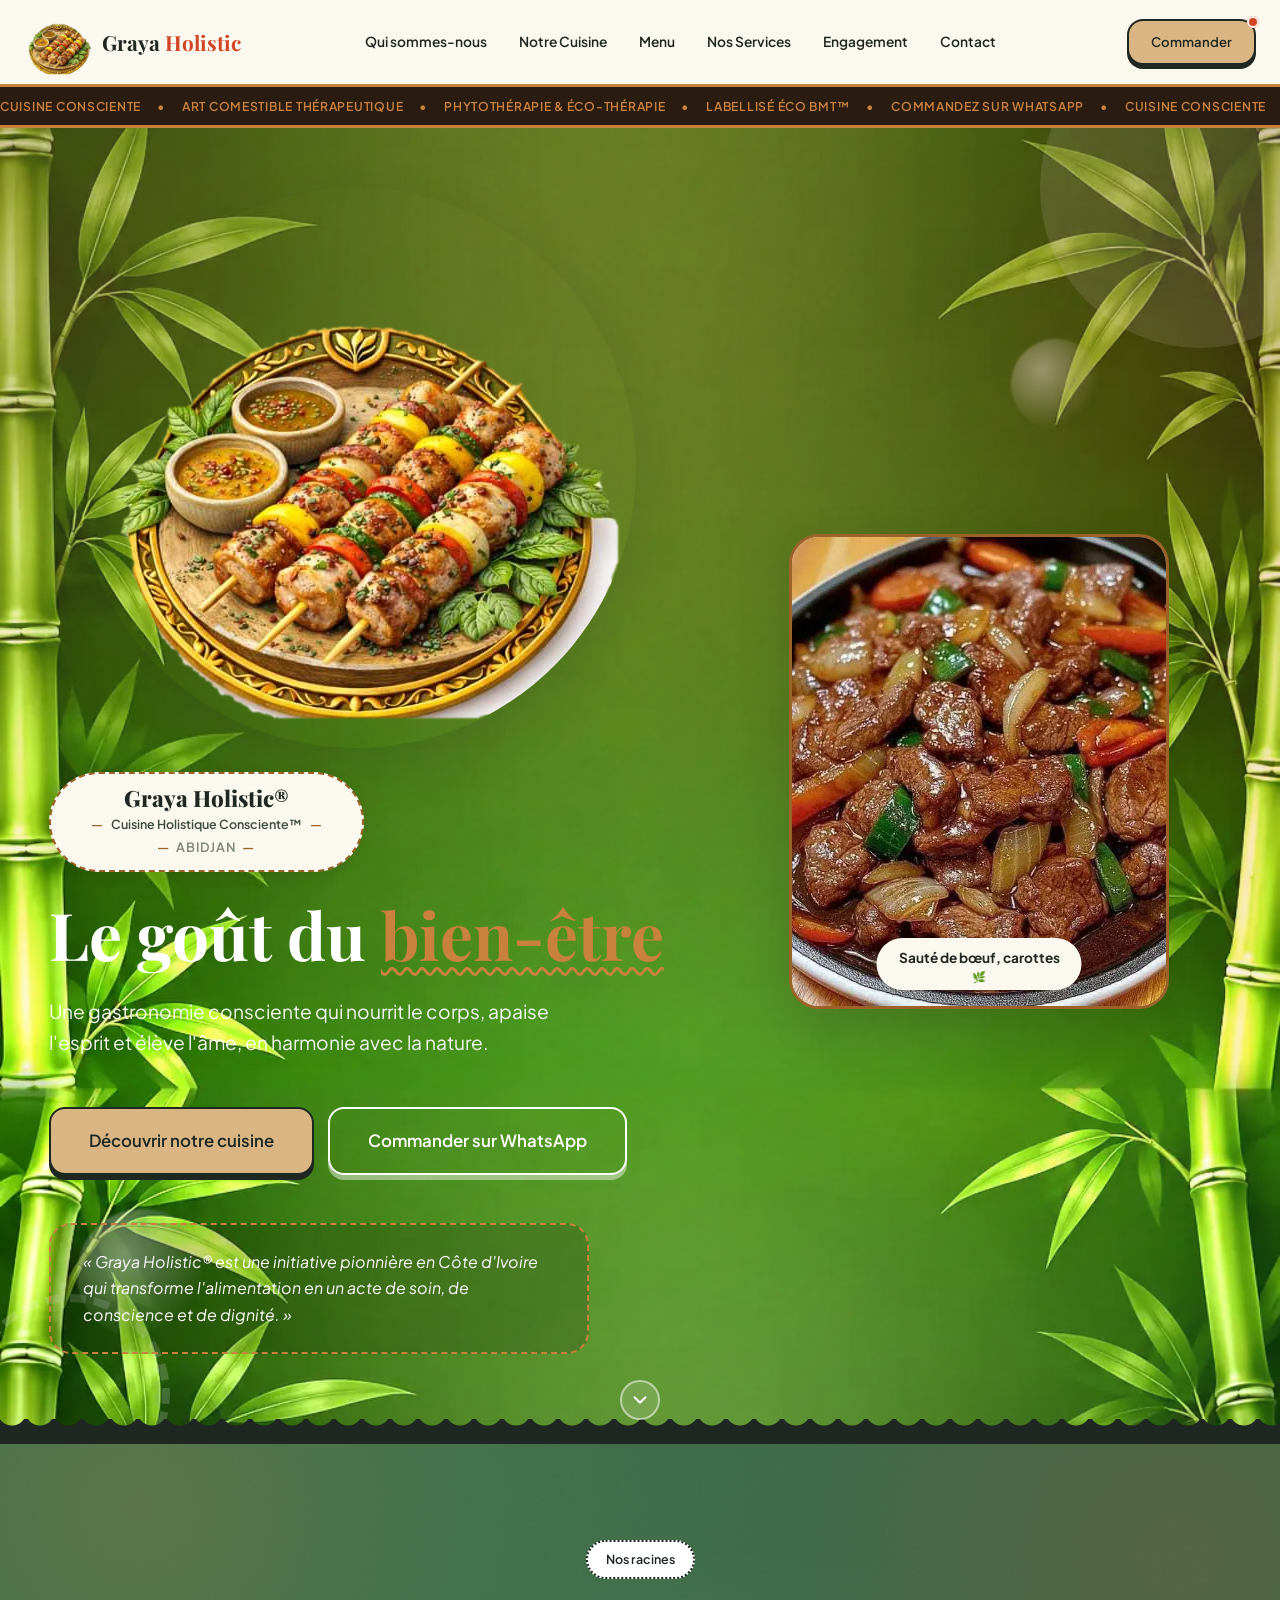
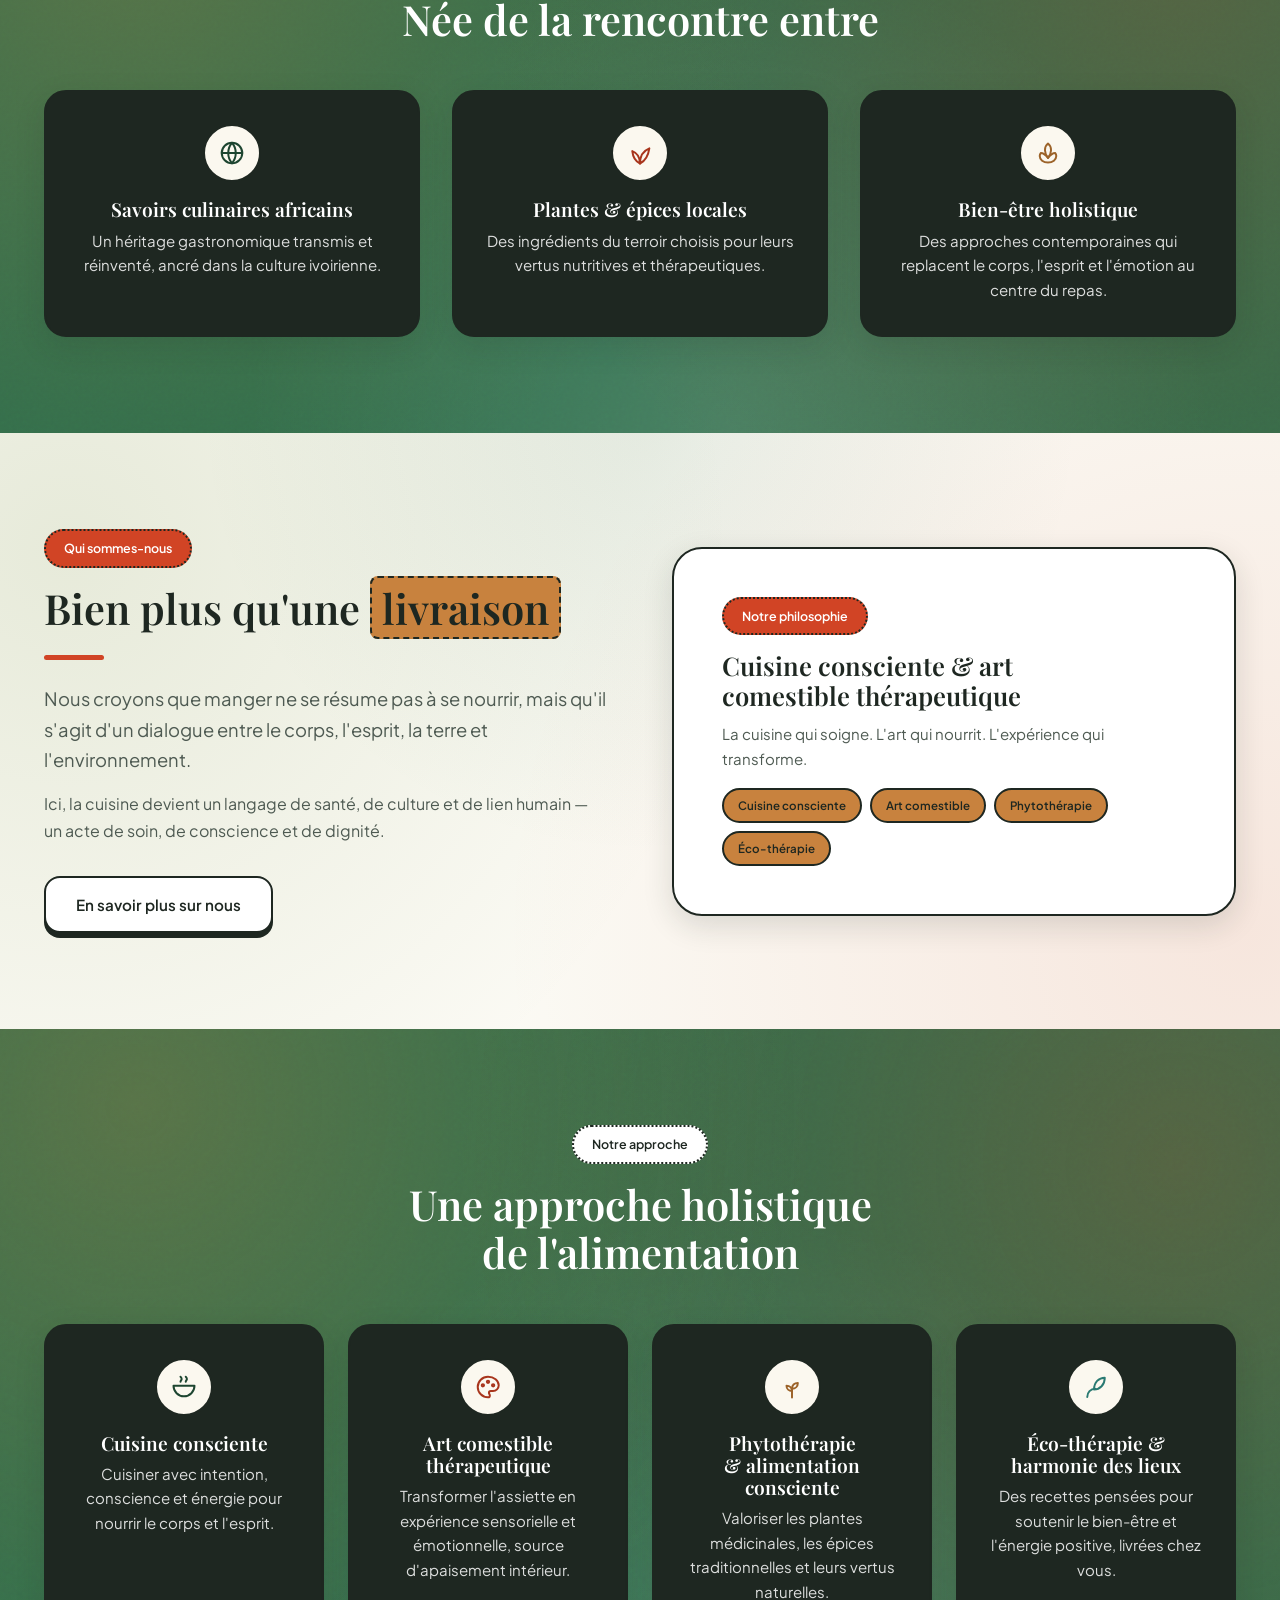
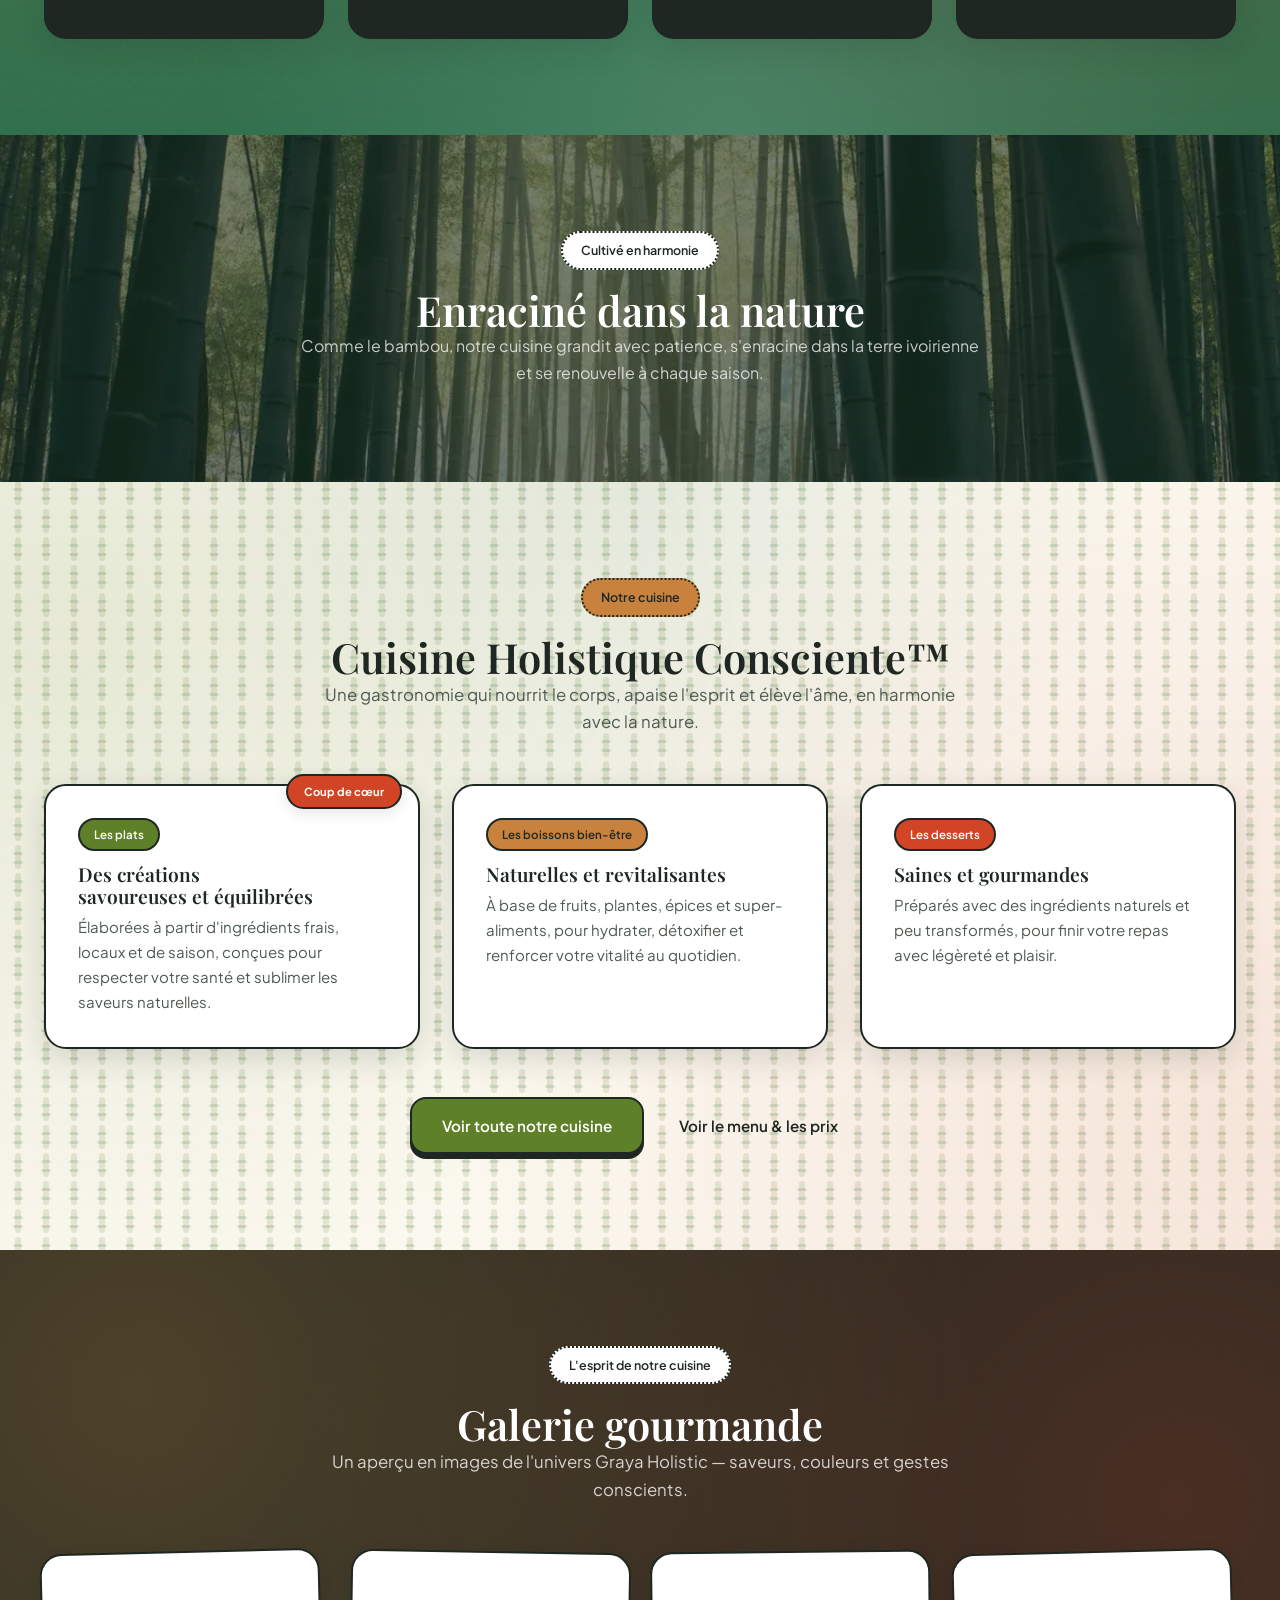
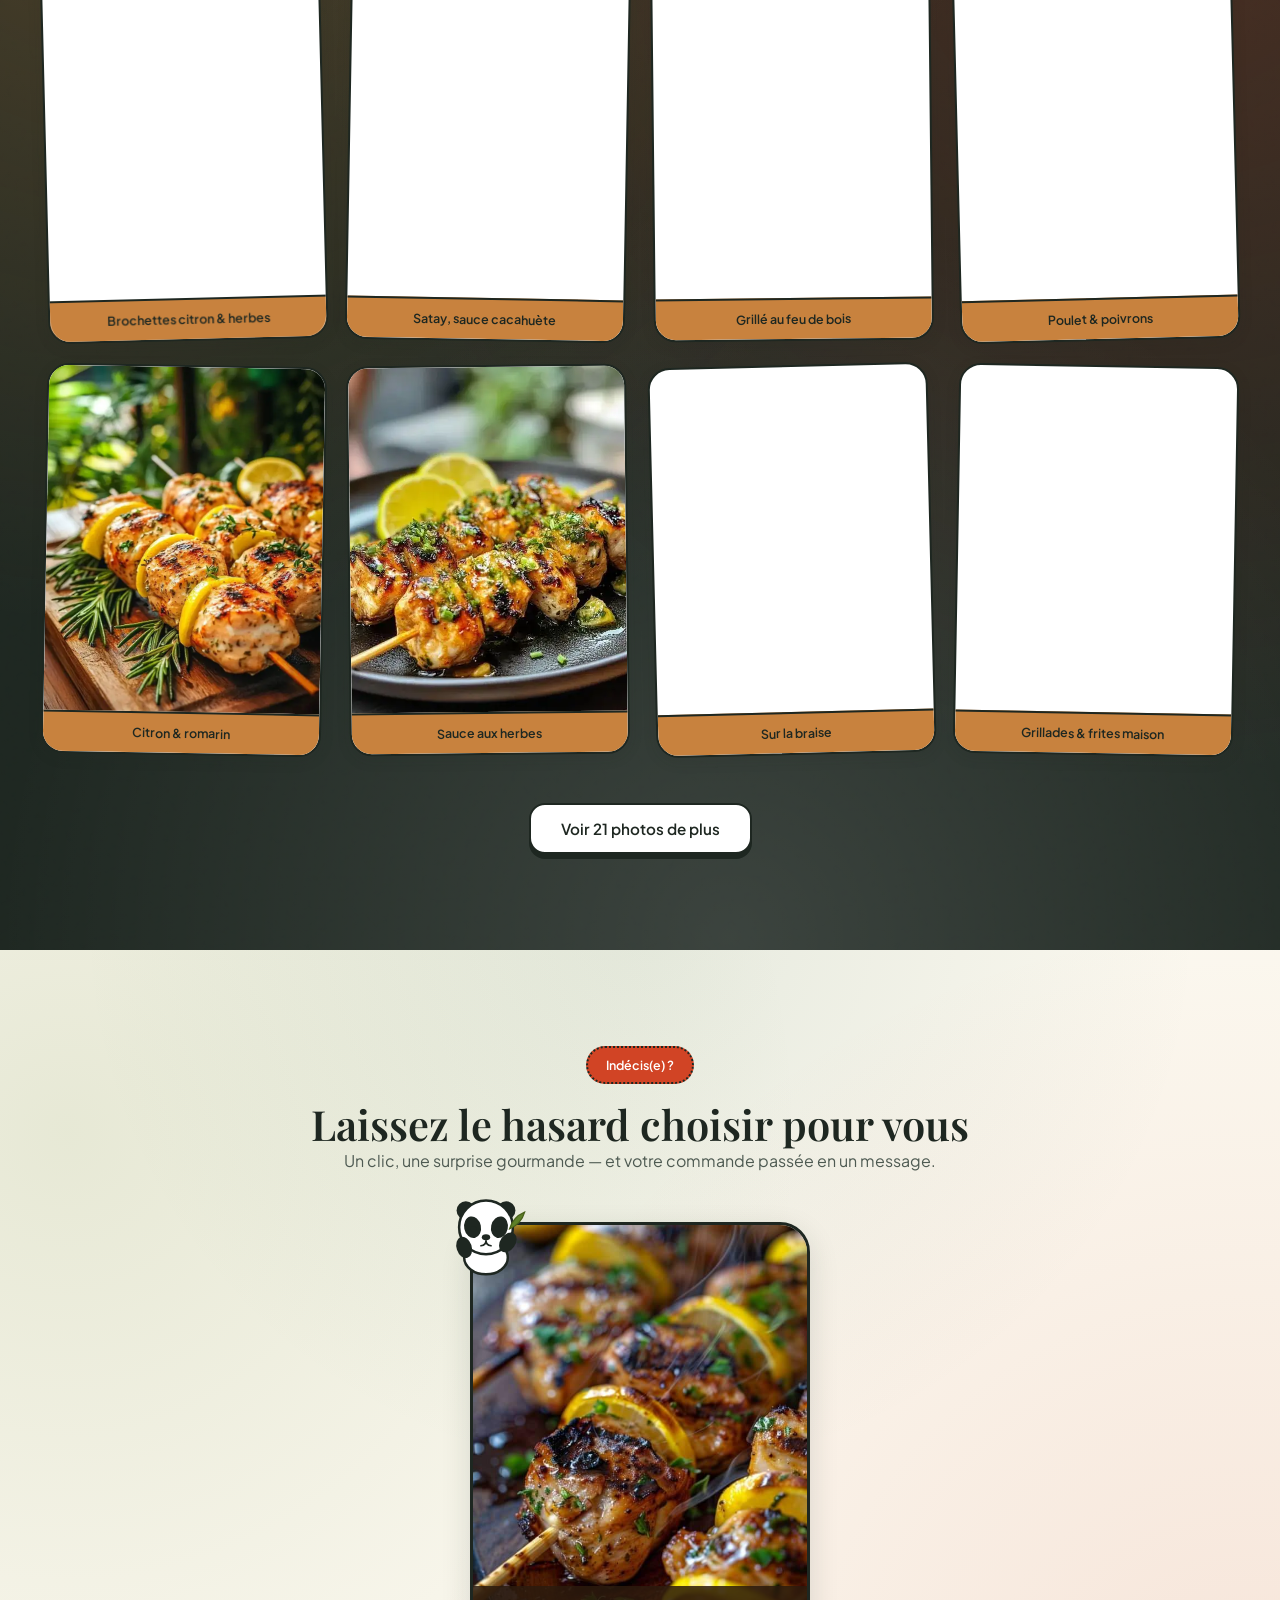
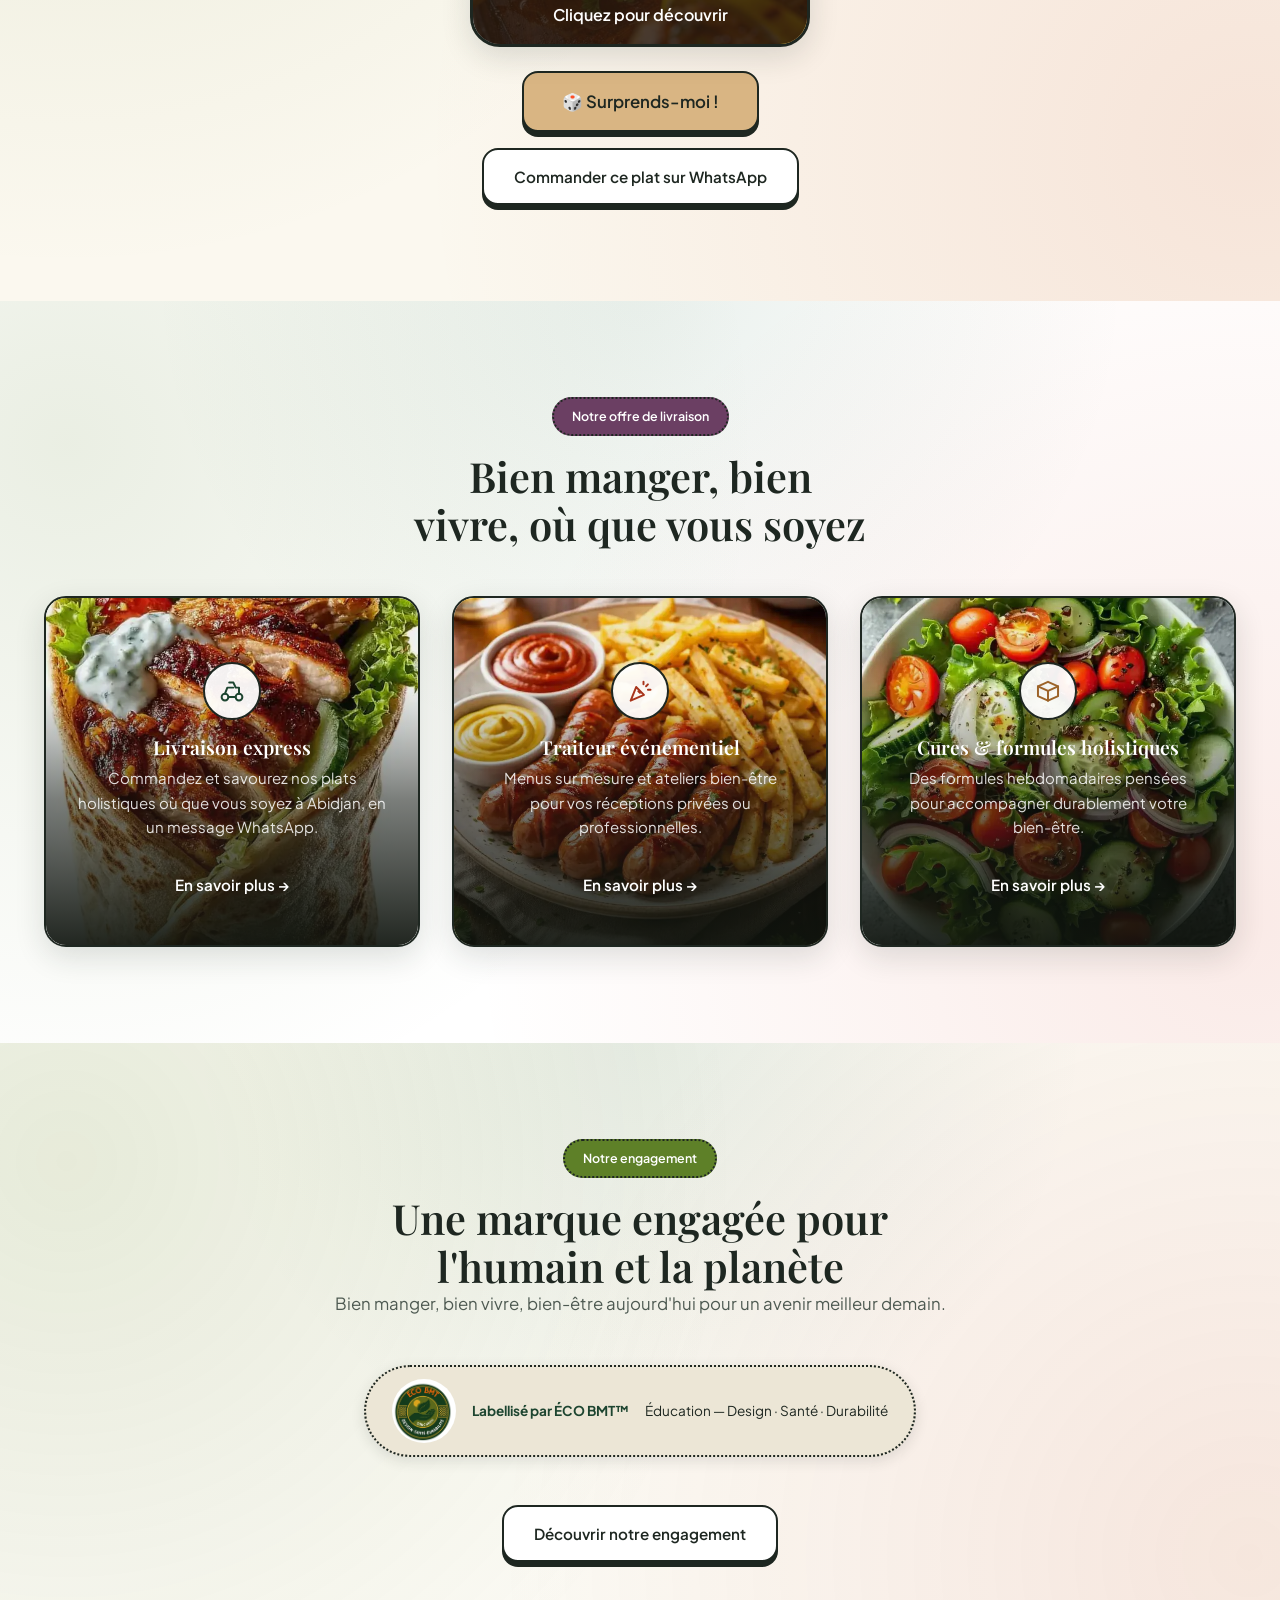
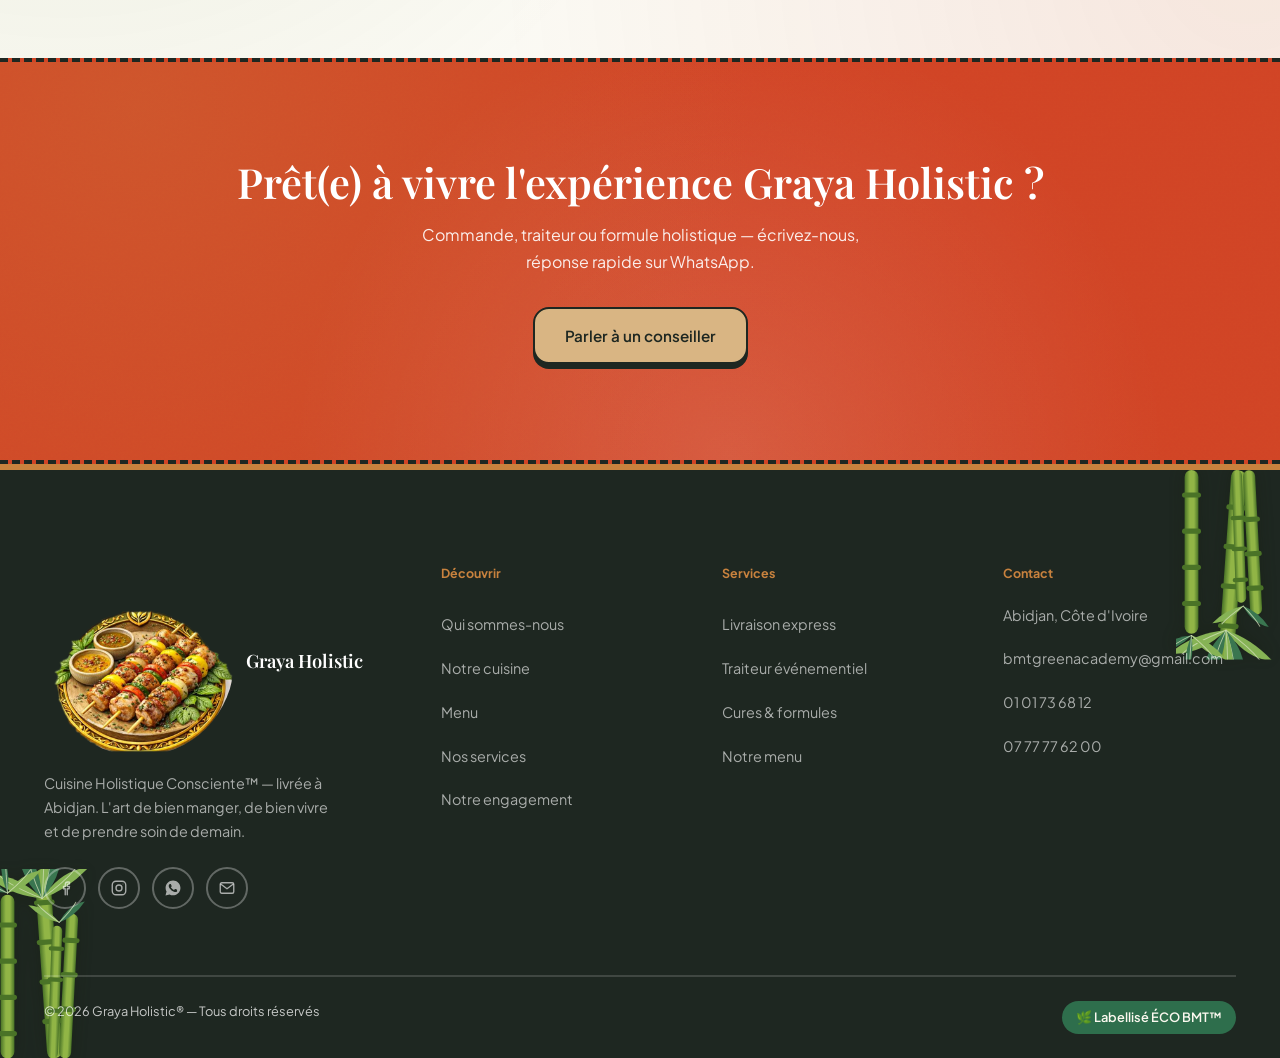
==== commit a2f2166e: "Give service and menu-category cards their own photo backgrounds The homepage's and services page's " ====
--- a/index.html
+++ b/index.html
@@ -24,7 +24,7 @@
 <meta name="twitter:title" content="Graya Holistic® — Cuisine Holistique Consciente, livrée à Abidjan">
 <meta name="twitter:description" content="Atelier culinaire virtuel & traiteur éco-conscient à Abidjan. Une gastronomie consciente qui nourrit le corps, apaise l'esprit et élève l'âme.">
 <link rel="canonical" href="https://xtruck149.github.io/GrayaHolistic/">
-<link rel="stylesheet" href="assets/css/style.css?v=14">
+<link rel="stylesheet" href="assets/css/style.css?v=16">
 <script type="application/ld+json">
 {
   "@context": "https://schema.org",
@@ -303,7 +303,7 @@
       <h2>Bien manger, bien vivre, où que vous soyez</h2>
     </div>
     <div class="grid-3 reveal-stagger">
-      <div class="card card--bordered">
+      <div class="card card--photo" style="--card-photo: url('../img/gallery/plat-28.webp');">
         <div class="card-body text-center">
           <div class="icon-circle" data-icon="scooter" aria-hidden="true"></div>
           <h4>Livraison express</h4>
@@ -311,7 +311,7 @@
           <a href="services.html" class="btn btn-ghost mt-md">En savoir plus →</a>
         </div>
       </div>
-      <div class="card card--bordered">
+      <div class="card card--photo" style="--card-photo: url('../img/gallery/plat-08.webp');">
         <div class="card-body text-center">
           <div class="icon-circle" data-icon="celebration" aria-hidden="true"></div>
           <h4>Traiteur événementiel</h4>
@@ -319,7 +319,7 @@
           <a href="services.html" class="btn btn-ghost mt-md">En savoir plus →</a>
         </div>
       </div>
-      <div class="card card--bordered">
+      <div class="card card--photo" style="--card-photo: url('../img/gallery/plat-18.webp');">
         <div class="card-body text-center">
           <div class="icon-circle" data-icon="box" aria-hidden="true"></div>
           <h4>Cures &amp; formules holistiques</h4>
--- a/assets/css/style.css
+++ b/assets/css/style.css
@@ -338,6 +338,25 @@
 .card--flat { border: none; box-shadow: none; background: var(--surface-alt); border-radius: var(--radius); padding: var(--space-lg); }
 .card h3, .card h4 { margin-bottom: var(--space-xs); }
 .card p { font-size: 0.94rem; }
+
+/* — Photo card: a real dish behind the copy instead of a flat white panel, so a
+     row of feature cards reads as distinct places rather than the same tile three
+     times over. The image sits absolutely so the card's own aspect ratio controls
+     height instead of the photo's. — */
+.card--photo { min-height: 320px; overflow: hidden; display: flex; align-items: flex-end; color: #fff; }
+.card--photo::before {
+  content: ''; position: absolute; inset: 0; background-size: cover; background-position: center;
+  background-image: var(--card-photo);
+}
+.card--photo::after {
+  content: ''; position: absolute; inset: 0;
+  background: linear-gradient(to top, rgba(15,20,14,0.92) 0%, rgba(15,20,14,0.55) 42%, rgba(15,20,14,0.05) 75%);
+}
+.card--photo .card-body { position: relative; z-index: 1; padding-top: var(--space-3xl); }
+.card--photo h4 { color: #fff; }
+.card--photo p { color: rgba(255,255,255,0.86); }
+.card--photo .icon-circle { --icon-bg: rgba(255,255,255,0.94); }
+.card--photo .btn-ghost { color: #fff; }
 
 /* Color-tile variants — food-coded */
 .tile-green { background: var(--basil); color: #fff; } .tile-green h4 { color: #fff; }
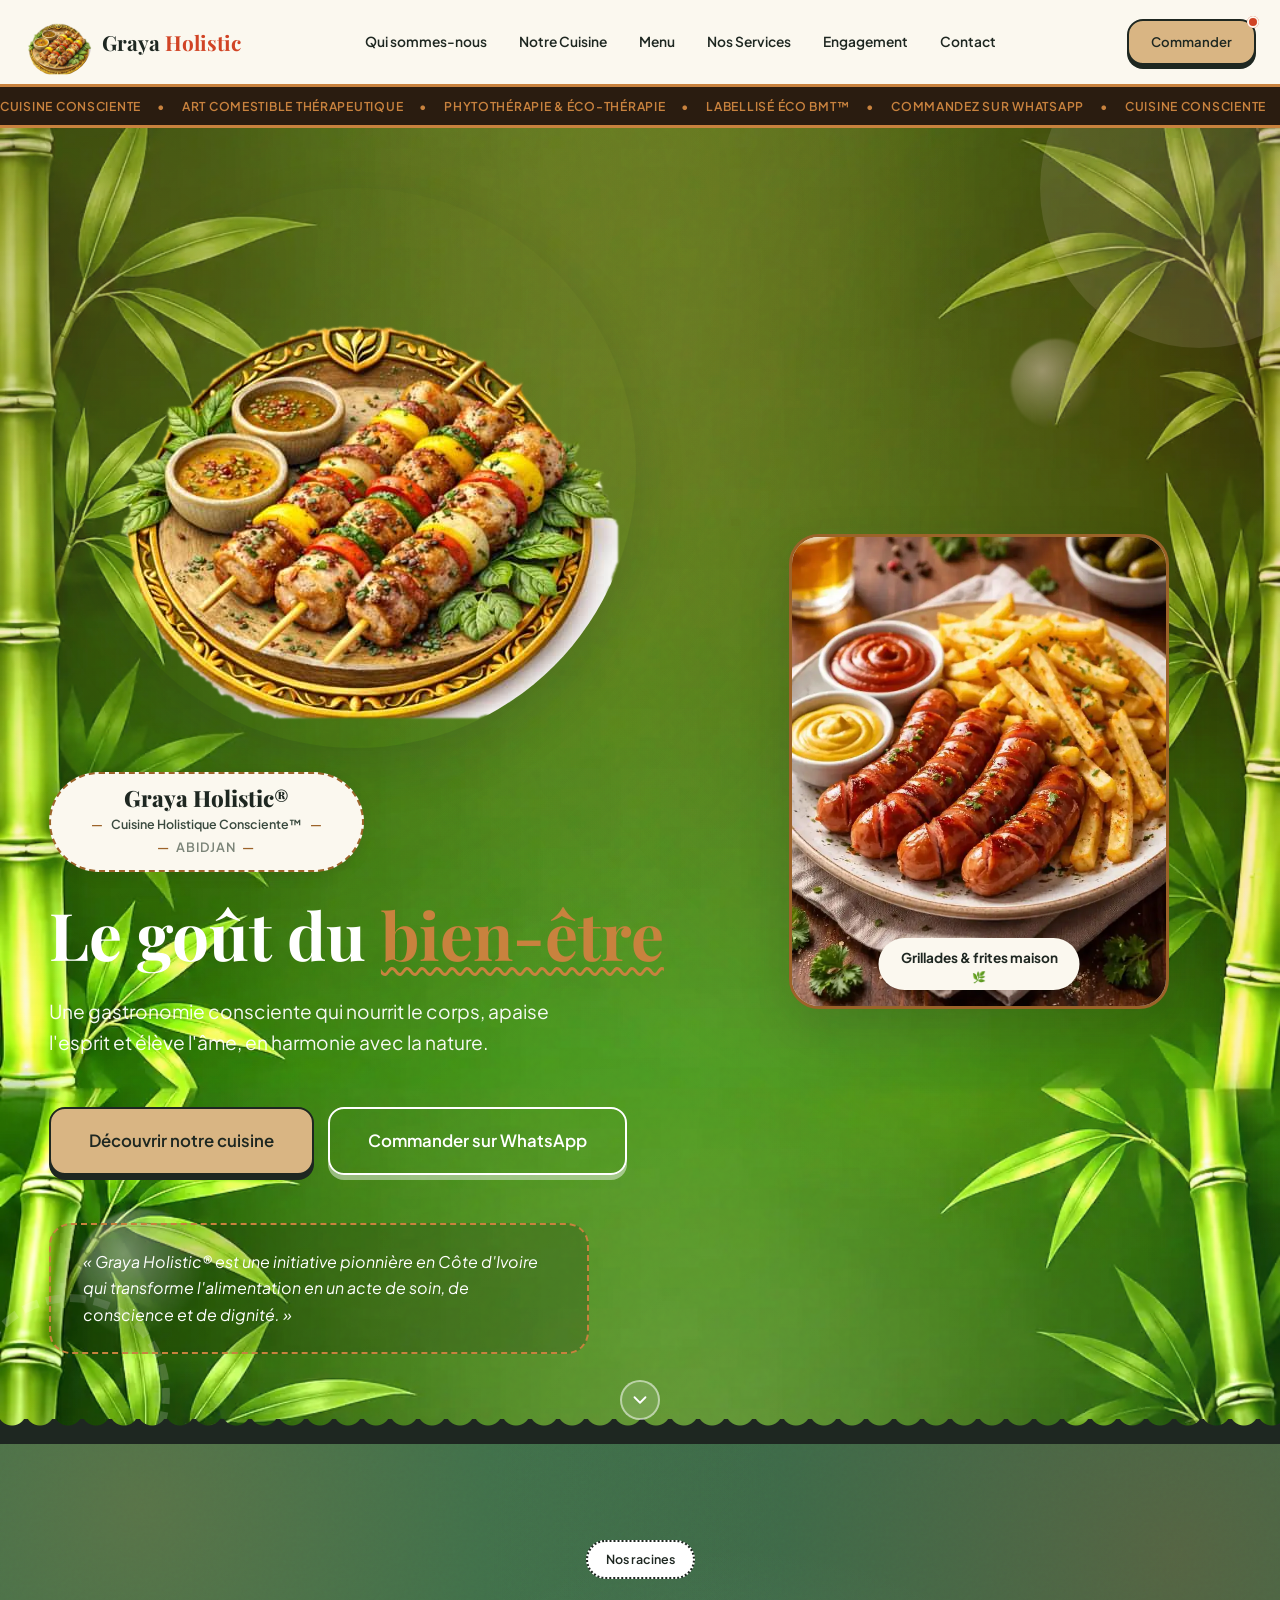
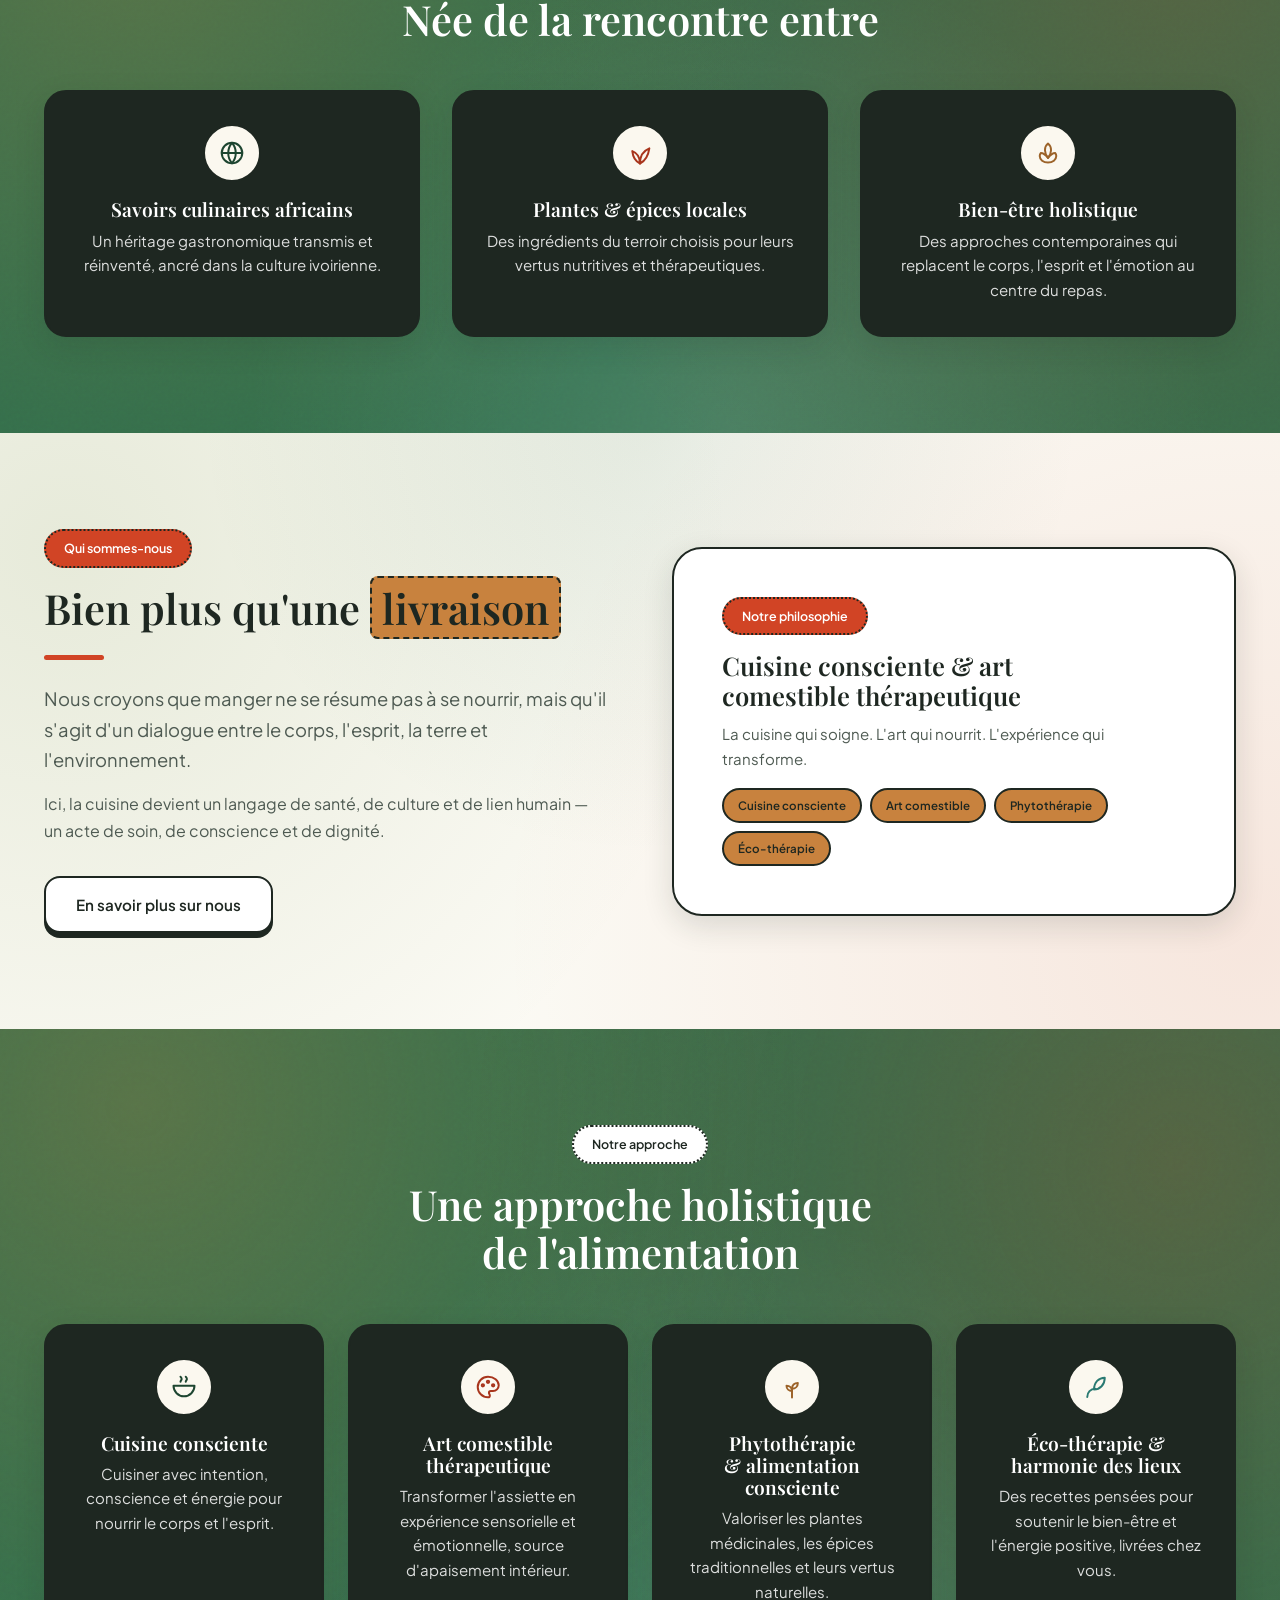
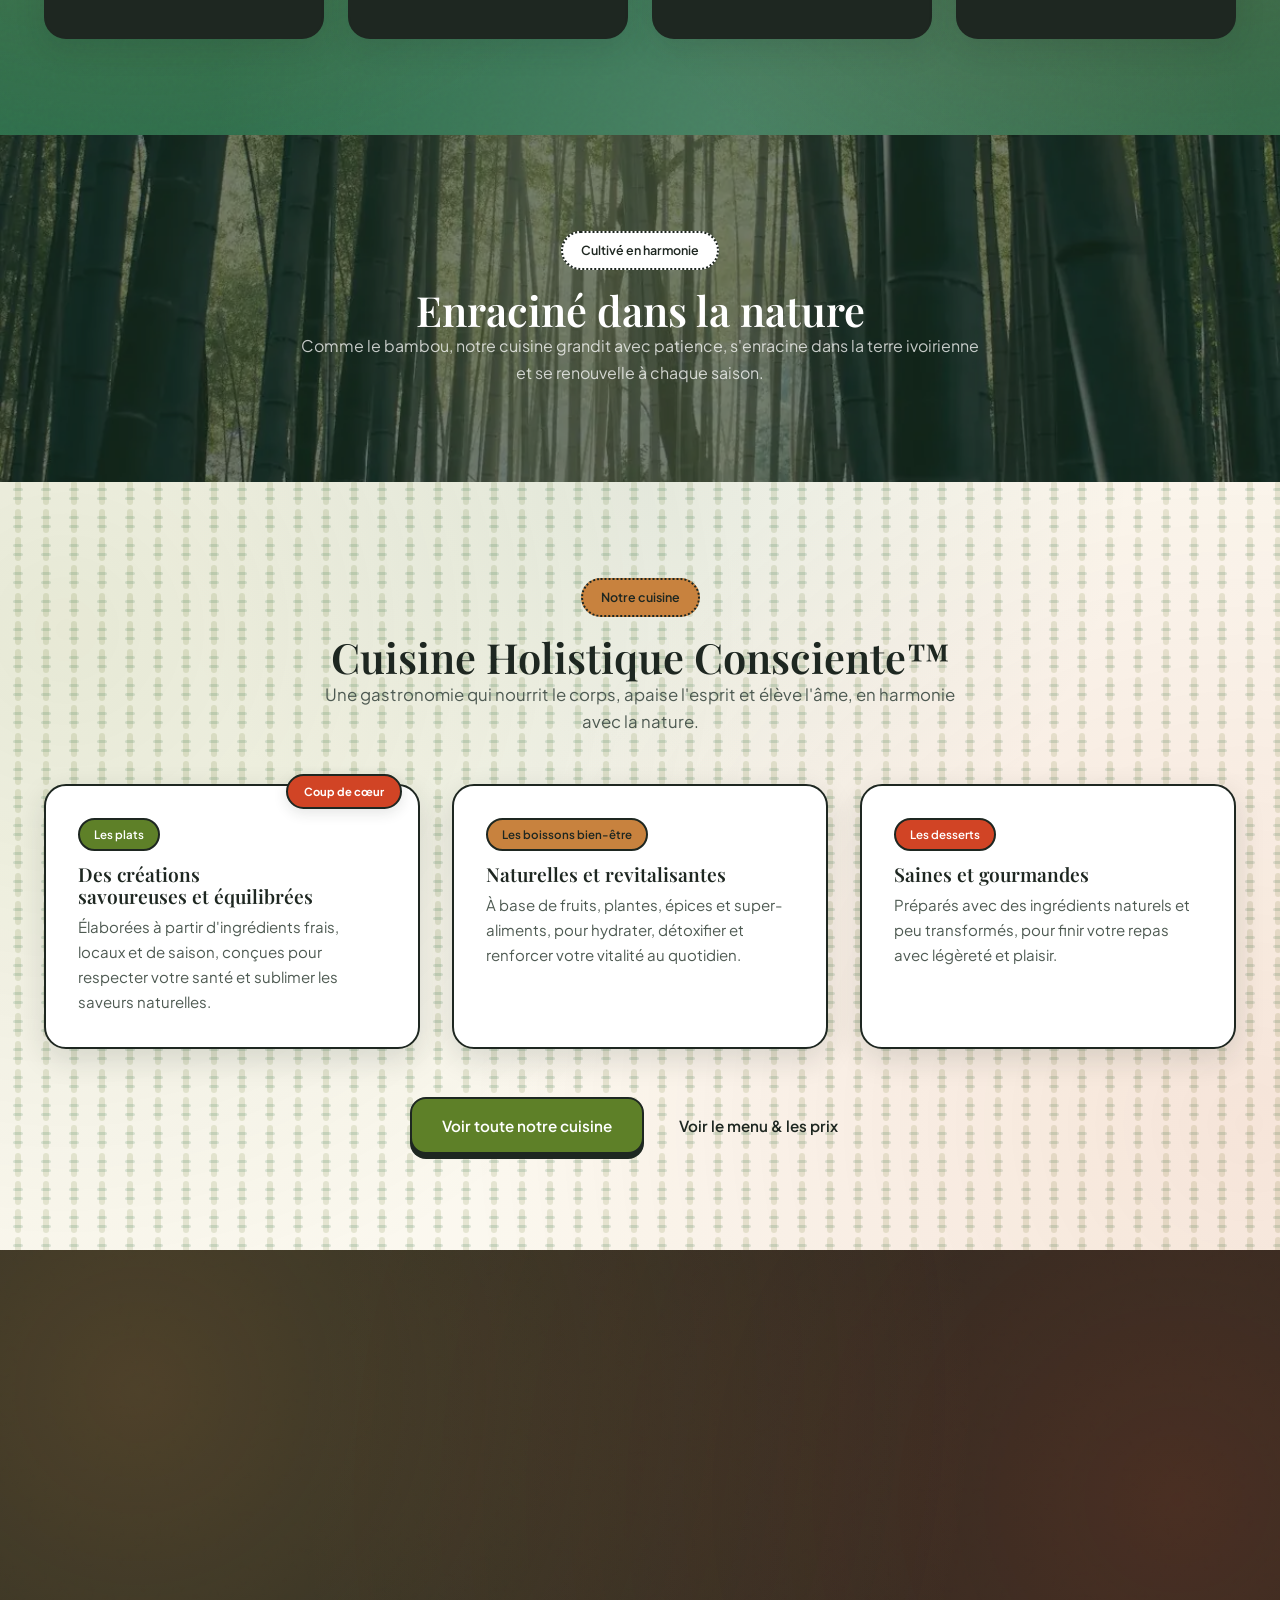
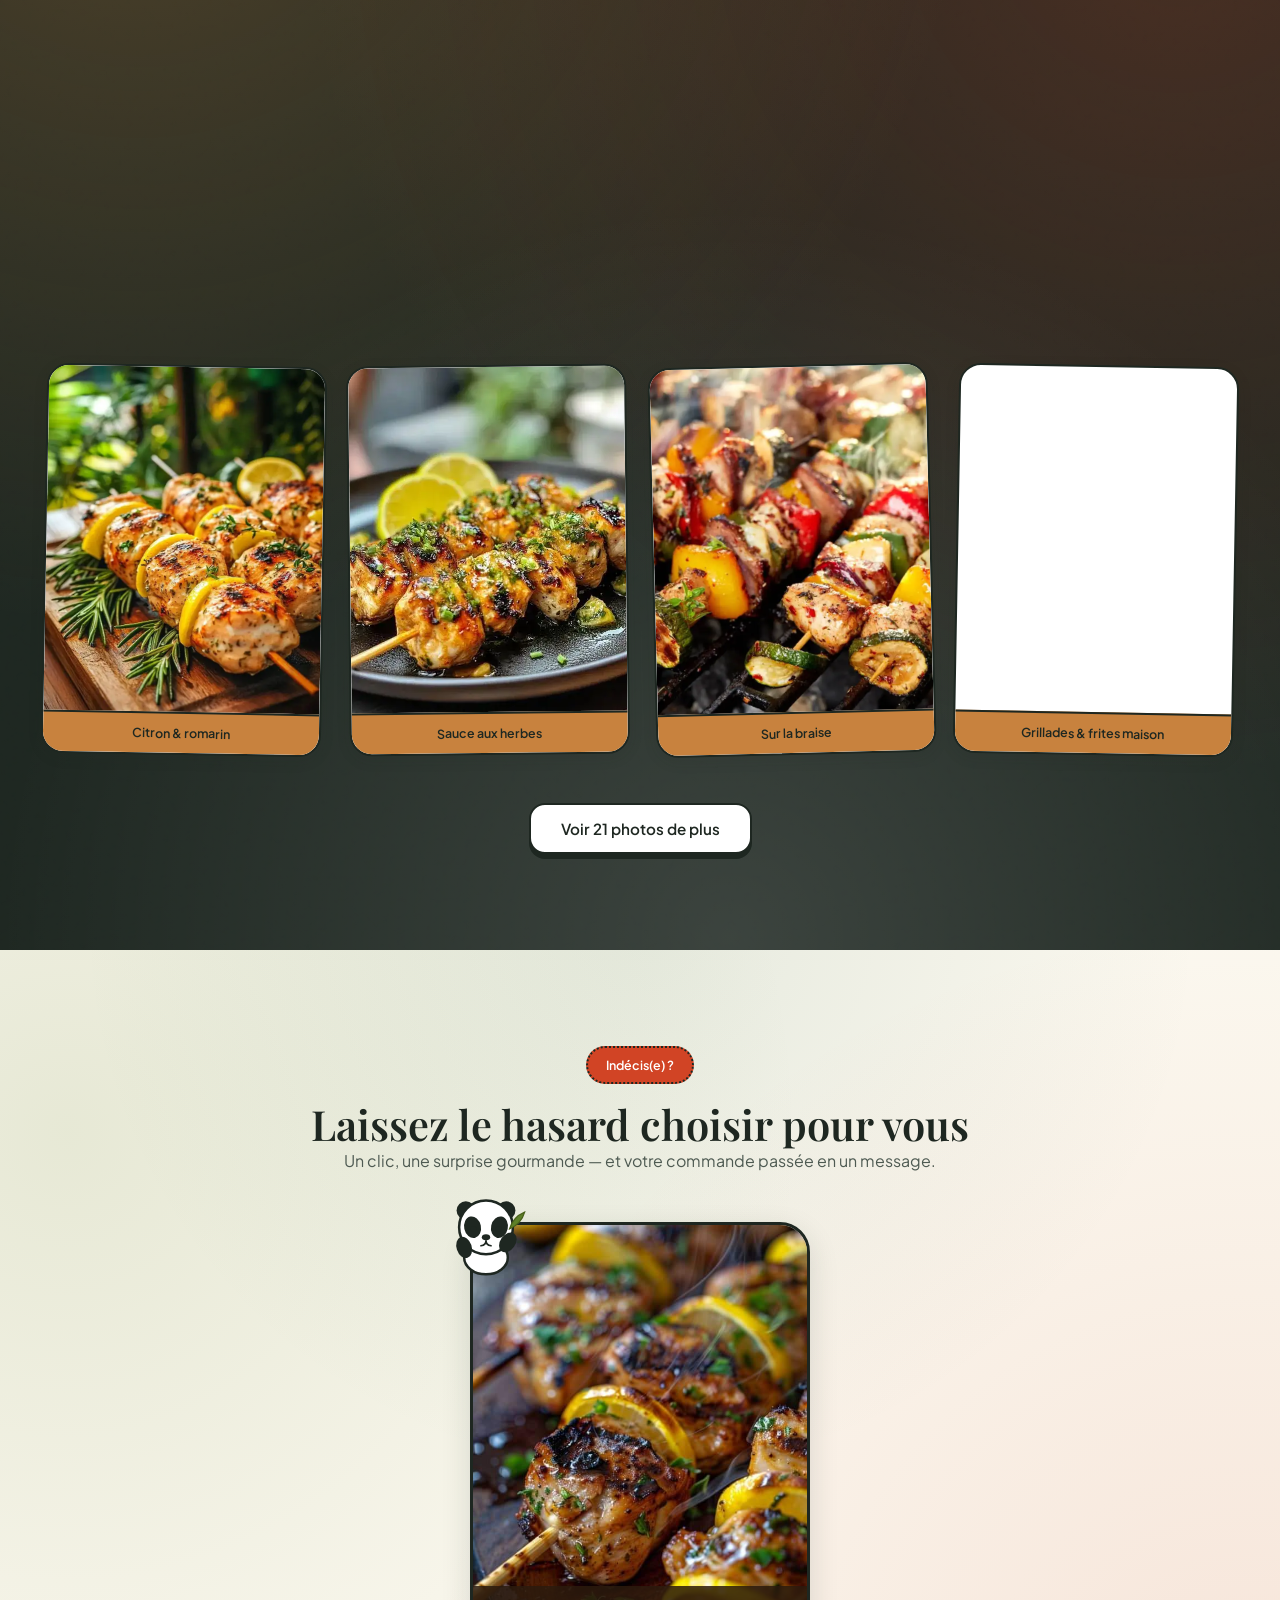
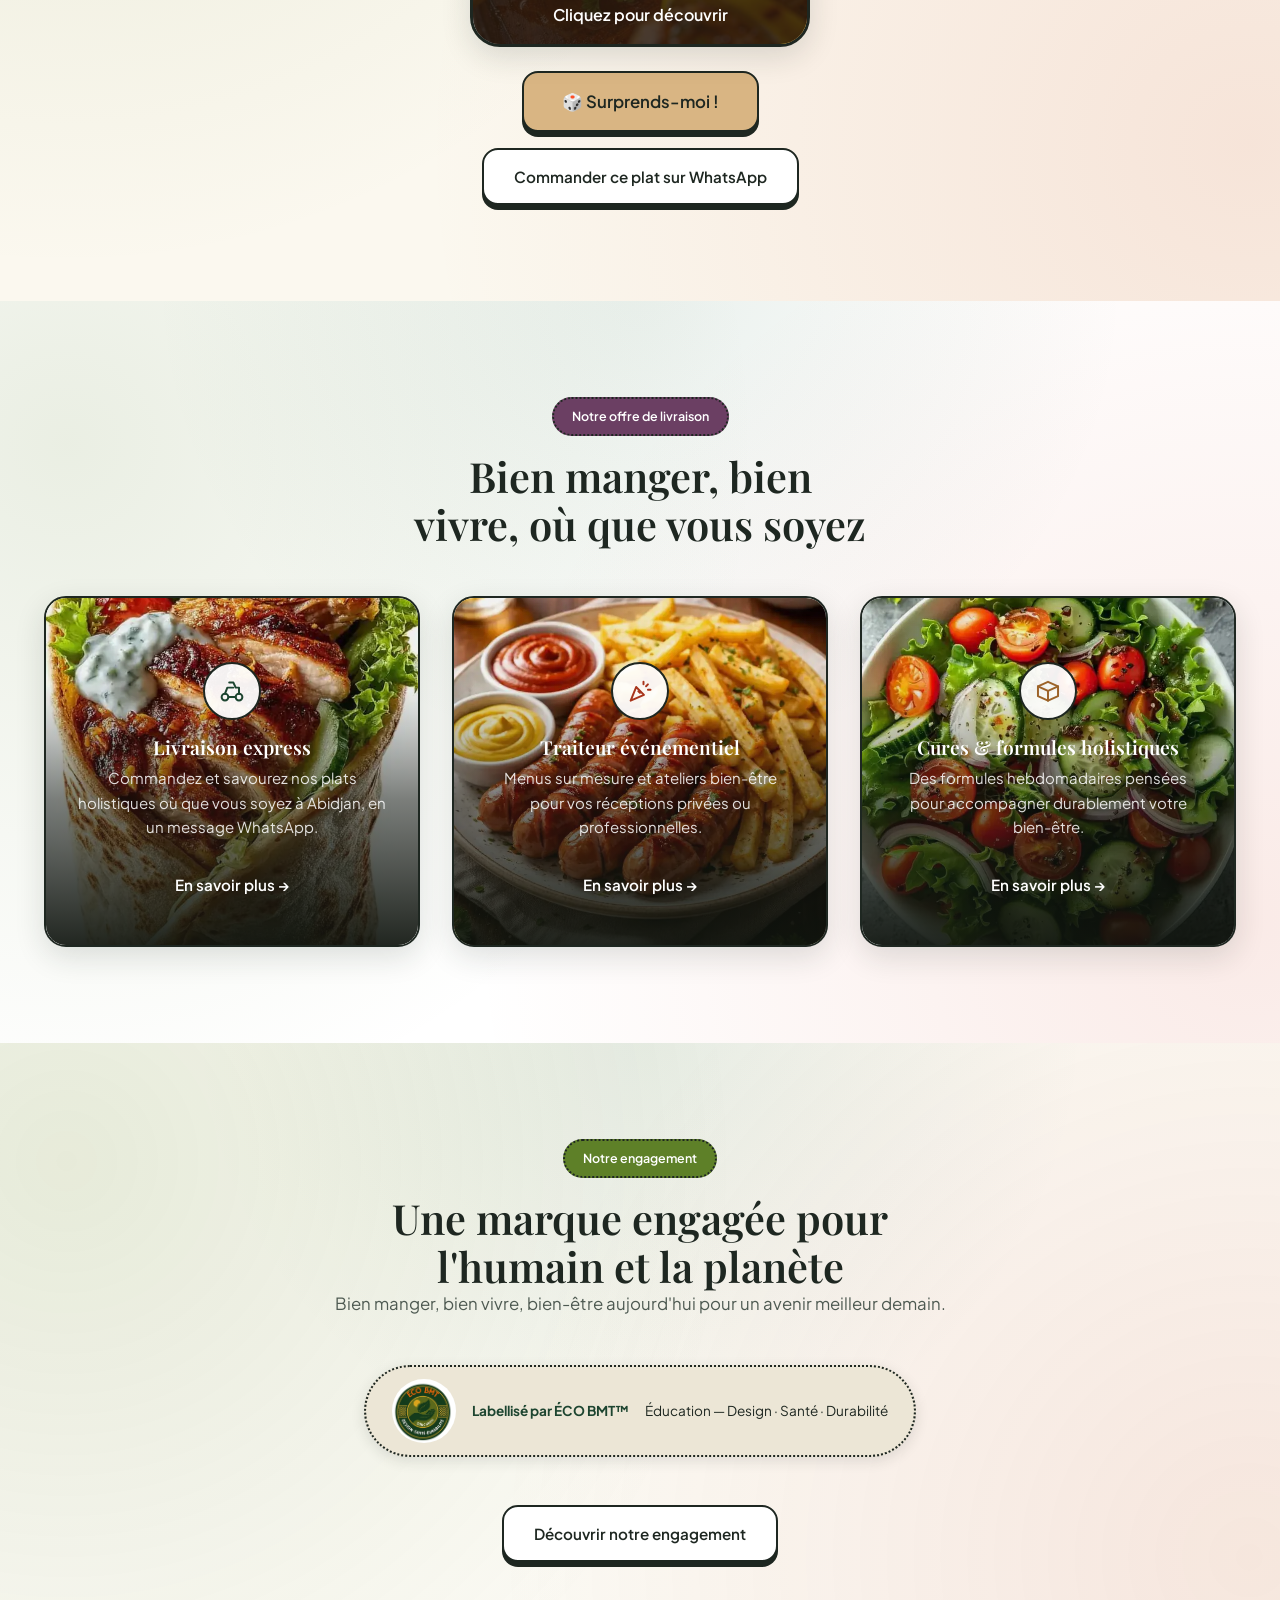
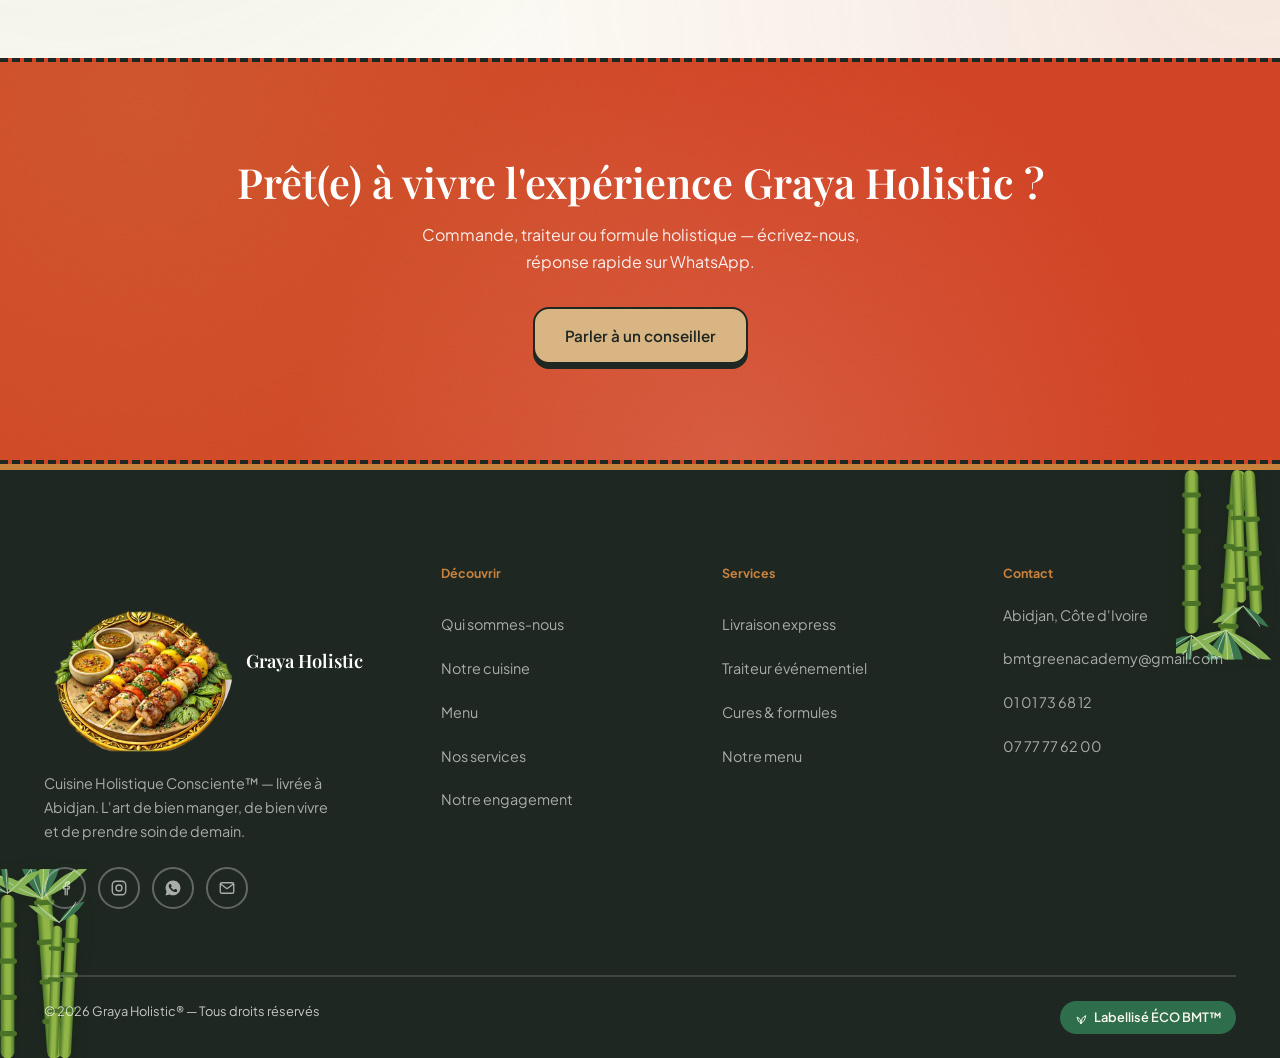
==== commit 683c63c6: "Migrate the remaining emoji icon components onto the SVG icon system The first icon pass only caught" ====
--- a/index.html
+++ b/index.html
@@ -24,7 +24,7 @@
 <meta name="twitter:title" content="Graya Holistic® — Cuisine Holistique Consciente, livrée à Abidjan">
 <meta name="twitter:description" content="Atelier culinaire virtuel & traiteur éco-conscient à Abidjan. Une gastronomie consciente qui nourrit le corps, apaise l'esprit et élève l'âme.">
 <link rel="canonical" href="https://xtruck149.github.io/GrayaHolistic/">
-<link rel="stylesheet" href="assets/css/style.css?v=16">
+<link rel="stylesheet" href="assets/css/style.css?v=17">
 <script type="application/ld+json">
 {
   "@context": "https://schema.org",
@@ -400,7 +400,7 @@
     </div>
     <div class="footer-bottom">
       <span>© 2026 Graya Holistic® — Tous droits réservés</span>
-      <span class="eco-bmt-badge">🌿 Labellisé ÉCO BMT™</span>
+      <span class="eco-bmt-badge">Labellisé ÉCO BMT™</span>
     </div>
   </div>
 </footer>
--- a/assets/css/style.css
+++ b/assets/css/style.css
@@ -428,6 +428,12 @@
 .icon-circle[data-icon="flame"] { --icon: url("data:image/svg+xml,%3Csvg%20xmlns%3D%22http%3A%2F%2Fwww.w3.org%2F2000%2Fsvg%22%20viewBox%3D%220%200%2024%2024%22%20fill%3D%22none%22%20stroke%3D%22black%22%20stroke-width%3D%221.7%22%20stroke-linecap%3D%22round%22%20stroke-linejoin%3D%22round%22%3E%3Cpath%20d%3D%22M12%2020.9c3.8%200%206.9-2.7%206.9-6.2%200-4.3-3.9-6.1-4.5-10.5-2%201.5-3%203.3-3%205.3%200%201.6-1%202.6-2%202.6-1.3%200-2.2-1-2.2-2.4-1.3%201.3-2.1%203-2.1%204.8%200%203.6%203.1%206.4%206.9%206.4Z%22%2F%3E%3C%2Fsvg%3E"); }
 .icon-circle[data-icon="sparkle"] { --icon: url("data:image/svg+xml,%3Csvg%20xmlns%3D%22http%3A%2F%2Fwww.w3.org%2F2000%2Fsvg%22%20viewBox%3D%220%200%2024%2024%22%20fill%3D%22none%22%20stroke%3D%22black%22%20stroke-width%3D%221.7%22%20stroke-linecap%3D%22round%22%20stroke-linejoin%3D%22round%22%3E%3Cpath%20d%3D%22m12%203.2%201.8%205.1%205.1%201.8-5.1%201.8L12%2017l-1.8-5.1-5.1-1.8%205.1-1.8L12%203.2Z%22%2F%3E%3Cpath%20d%3D%22m18.4%2015.4.7%201.9%201.9.7-1.9.7-.7%201.9-.7-1.9-1.9-.7%201.9-.7.7-1.9Z%22%2F%3E%3C%2Fsvg%3E"); }
 .icon-circle[data-icon="heart"] { --icon: url("data:image/svg+xml,%3Csvg%20xmlns%3D%22http%3A%2F%2Fwww.w3.org%2F2000%2Fsvg%22%20viewBox%3D%220%200%2024%2024%22%20fill%3D%22none%22%20stroke%3D%22black%22%20stroke-width%3D%221.7%22%20stroke-linecap%3D%22round%22%20stroke-linejoin%3D%22round%22%3E%3Cpath%20d%3D%22M12%2020.2S5.1%2015.8%205.1%2011A4.1%204.1%200%200%201%2012%208.1%204.1%204.1%200%200%201%2018.9%2011c0%204.8-6.9%209.2-6.9%209.2Z%22%2F%3E%3C%2Fsvg%3E"); }
+.icon-circle[data-icon="pin"] { --icon: url("data:image/svg+xml,%3Csvg%20xmlns%3D%22http%3A%2F%2Fwww.w3.org%2F2000%2Fsvg%22%20viewBox%3D%220%200%2024%2024%22%20fill%3D%22none%22%20stroke%3D%22black%22%20stroke-width%3D%221.7%22%20stroke-linecap%3D%22round%22%20stroke-linejoin%3D%22round%22%3E%3Cpath%20d%3D%22M12%2021.5s7-6.6%207-12A7%207%200%200%200%205%209.5c0%205.4%207%2012%207%2012Z%22%2F%3E%3Ccircle%20cx%3D%2212%22%20cy%3D%229.5%22%20r%3D%222.6%22%2F%3E%3C%2Fsvg%3E"); }
+.icon-circle[data-icon="mail"] { --icon: url("data:image/svg+xml,%3Csvg%20xmlns%3D%22http%3A%2F%2Fwww.w3.org%2F2000%2Fsvg%22%20viewBox%3D%220%200%2024%2024%22%20fill%3D%22none%22%20stroke%3D%22black%22%20stroke-width%3D%221.7%22%20stroke-linecap%3D%22round%22%20stroke-linejoin%3D%22round%22%3E%3Crect%20x%3D%223%22%20y%3D%225.5%22%20width%3D%2218%22%20height%3D%2213%22%20rx%3D%222%22%2F%3E%3Cpath%20d%3D%22m4%207%208%206%208-6%22%2F%3E%3C%2Fsvg%3E"); }
+.icon-circle[data-icon="phone"] { --icon: url("data:image/svg+xml,%3Csvg%20xmlns%3D%22http%3A%2F%2Fwww.w3.org%2F2000%2Fsvg%22%20viewBox%3D%220%200%2024%2024%22%20fill%3D%22none%22%20stroke%3D%22black%22%20stroke-width%3D%221.7%22%20stroke-linecap%3D%22round%22%20stroke-linejoin%3D%22round%22%3E%3Cpath%20d%3D%22M6.6%204.2%209%204c.6%200%201.1.4%201.3%201l1%202.6c.2.5%200%201.1-.4%201.5L9.6%2010.4c1%202.3%202.7%204%205%205l1.3-1.3c.4-.4%201-.5%201.5-.4l2.6%201c.6.2%201%20.7%201%201.3l-.2%202.4c-.1.9-.9%201.5-1.8%201.4-6.8-.9-11.8-5.9-12.7-12.7-.1-.9.5-1.7%201.4-1.8Z%22%2F%3E%3C%2Fsvg%3E"); }
+.icon-circle[data-icon="chat"] { --icon: url("data:image/svg+xml,%3Csvg%20xmlns%3D%22http%3A%2F%2Fwww.w3.org%2F2000%2Fsvg%22%20viewBox%3D%220%200%2024%2024%22%20fill%3D%22none%22%20stroke%3D%22black%22%20stroke-width%3D%221.7%22%20stroke-linecap%3D%22round%22%20stroke-linejoin%3D%22round%22%3E%3Cpath%20d%3D%22M20.5%2011.6c0%204-3.8%207.2-8.5%207.2-1%200-2-.15-2.9-.42L4%2020l1.4-3.6C4.2%2015.1%203.5%2013.4%203.5%2011.6c0-4%203.8-7.2%208.5-7.2s8.5%203.2%208.5%207.2Z%22%2F%3E%3C%2Fsvg%3E"); }
+.icon-circle[data-icon="clock"] { --icon: url("data:image/svg+xml,%3Csvg%20xmlns%3D%22http%3A%2F%2Fwww.w3.org%2F2000%2Fsvg%22%20viewBox%3D%220%200%2024%2024%22%20fill%3D%22none%22%20stroke%3D%22black%22%20stroke-width%3D%221.7%22%20stroke-linecap%3D%22round%22%20stroke-linejoin%3D%22round%22%3E%3Ccircle%20cx%3D%2212%22%20cy%3D%2212%22%20r%3D%228.8%22%2F%3E%3Cpath%20d%3D%22M12%207.2V12l3.4%202%22%2F%3E%3C%2Fsvg%3E"); }
+.icon-circle[data-icon="recycle"] { --icon: url("data:image/svg+xml,%3Csvg%20xmlns%3D%22http%3A%2F%2Fwww.w3.org%2F2000%2Fsvg%22%20viewBox%3D%220%200%2024%2024%22%20fill%3D%22none%22%20stroke%3D%22black%22%20stroke-width%3D%221.7%22%20stroke-linecap%3D%22round%22%20stroke-linejoin%3D%22round%22%3E%3Cpath%20d%3D%22M9.3%205.2%207%209.3h4.6l-2.3-4.1Z%22%2F%3E%3Cpath%20d%3D%22M7%209.3%204.3%2014a2%202%200%200%200%201.7%203h2.7%22%2F%3E%3Cpath%20d%3D%22m15.6%2020.6%202.3-4-4%20.1%22%2F%3E%3Cpath%20d%3D%22M17.9%2016.6%2020.6%2012a2%202%200%200%200-1.7-3h-2.7%22%2F%3E%3Cpath%20d%3D%22m4.8%2012.7%202.1%203.7%204-2%22%2F%3E%3Cpath%20d%3D%22M14.7%203.7h-4.2a2%202%200%200%200-1.8%202.9l1.3%202.5%22%2F%3E%3C%2Fsvg%3E"); }
 
 
 /* ===================== GRIDS ===================== */
@@ -623,7 +629,7 @@
 /* ===================== FEATURE LIST ===================== */
 .feature-list { display: flex; flex-direction: column; gap: var(--space-md); }
 .feature-item { display: flex; align-items: flex-start; gap: var(--space-md); background: #fff; border: 2.5px solid var(--ink); border-radius: var(--radius); padding: var(--space-lg); box-shadow: var(--shadow-flat-sm); }
-.feature-icon { width: 48px; height: 48px; border-radius: 50%; background: var(--cream-dark); border: 2.5px solid var(--ink); display: flex; align-items: center; justify-content: center; font-size: 1.2rem; flex-shrink: 0; }
+.feature-item .icon-circle { margin: 0; flex-shrink: 0; }
 .feature-text h5 { margin-bottom: 2px; } .feature-text p { font-size: 0.9rem; }
 
 /* ===================== MENU (dish rows, ticket style) ===================== */
@@ -663,7 +669,7 @@
 /* ===================== FORMS ===================== */
 .contact-split { display: grid; grid-template-columns: 1fr 1.2fr; gap: var(--space-3xl); align-items: start; }
 .contact-item { display: flex; align-items: flex-start; gap: var(--space-md); padding: var(--space-md) 0; }
-.contact-icon { width: 46px; height: 46px; border-radius: 50%; background: var(--cream-dark); border: 2.5px solid var(--ink); display: flex; align-items: center; justify-content: center; font-size: 1.2rem; flex-shrink: 0; }
+.contact-item .icon-circle { margin: 0; flex-shrink: 0; }
 .contact-item h5 { font-size: 0.9rem; } .contact-item p, .contact-item a { font-size: 0.9rem; }
 .form-field { margin-bottom: var(--space-lg); }
 .form-field label { display: block; font-family: var(--font-display); font-size: 0.85rem; font-weight: 600; margin-bottom: var(--space-xs); }
@@ -700,6 +706,14 @@
   display: inline-flex;
   align-items: center;
   gap: 6px;
+}
+.eco-bmt-badge::before {
+  content: '';
+  width: 14px; height: 14px; flex-shrink: 0;
+  background-color: currentColor;
+  --icon: url("data:image/svg+xml,%3Csvg%20xmlns%3D%22http%3A%2F%2Fwww.w3.org%2F2000%2Fsvg%22%20viewBox%3D%220%200%2024%2024%22%20fill%3D%22none%22%20stroke%3D%22black%22%20stroke-width%3D%221.7%22%20stroke-linecap%3D%22round%22%20stroke-linejoin%3D%22round%22%3E%3Cpath%20d%3D%22M12%2021c0-6%203-11%208-13-1%207-4%2011-8%2013Z%22%2F%3E%3Cpath%20d%3D%22M12%2021c0-5-2.5-9-6.6-10.6C6%2016%208.5%2019.4%2012%2021Z%22%2F%3E%3C%2Fsvg%3E");
+  -webkit-mask: var(--icon) center / contain no-repeat;
+  mask: var(--icon) center / contain no-repeat;
 }
 
 /* Subtle SVG bamboo leaf watermark — tuck into a card/section-header corner */
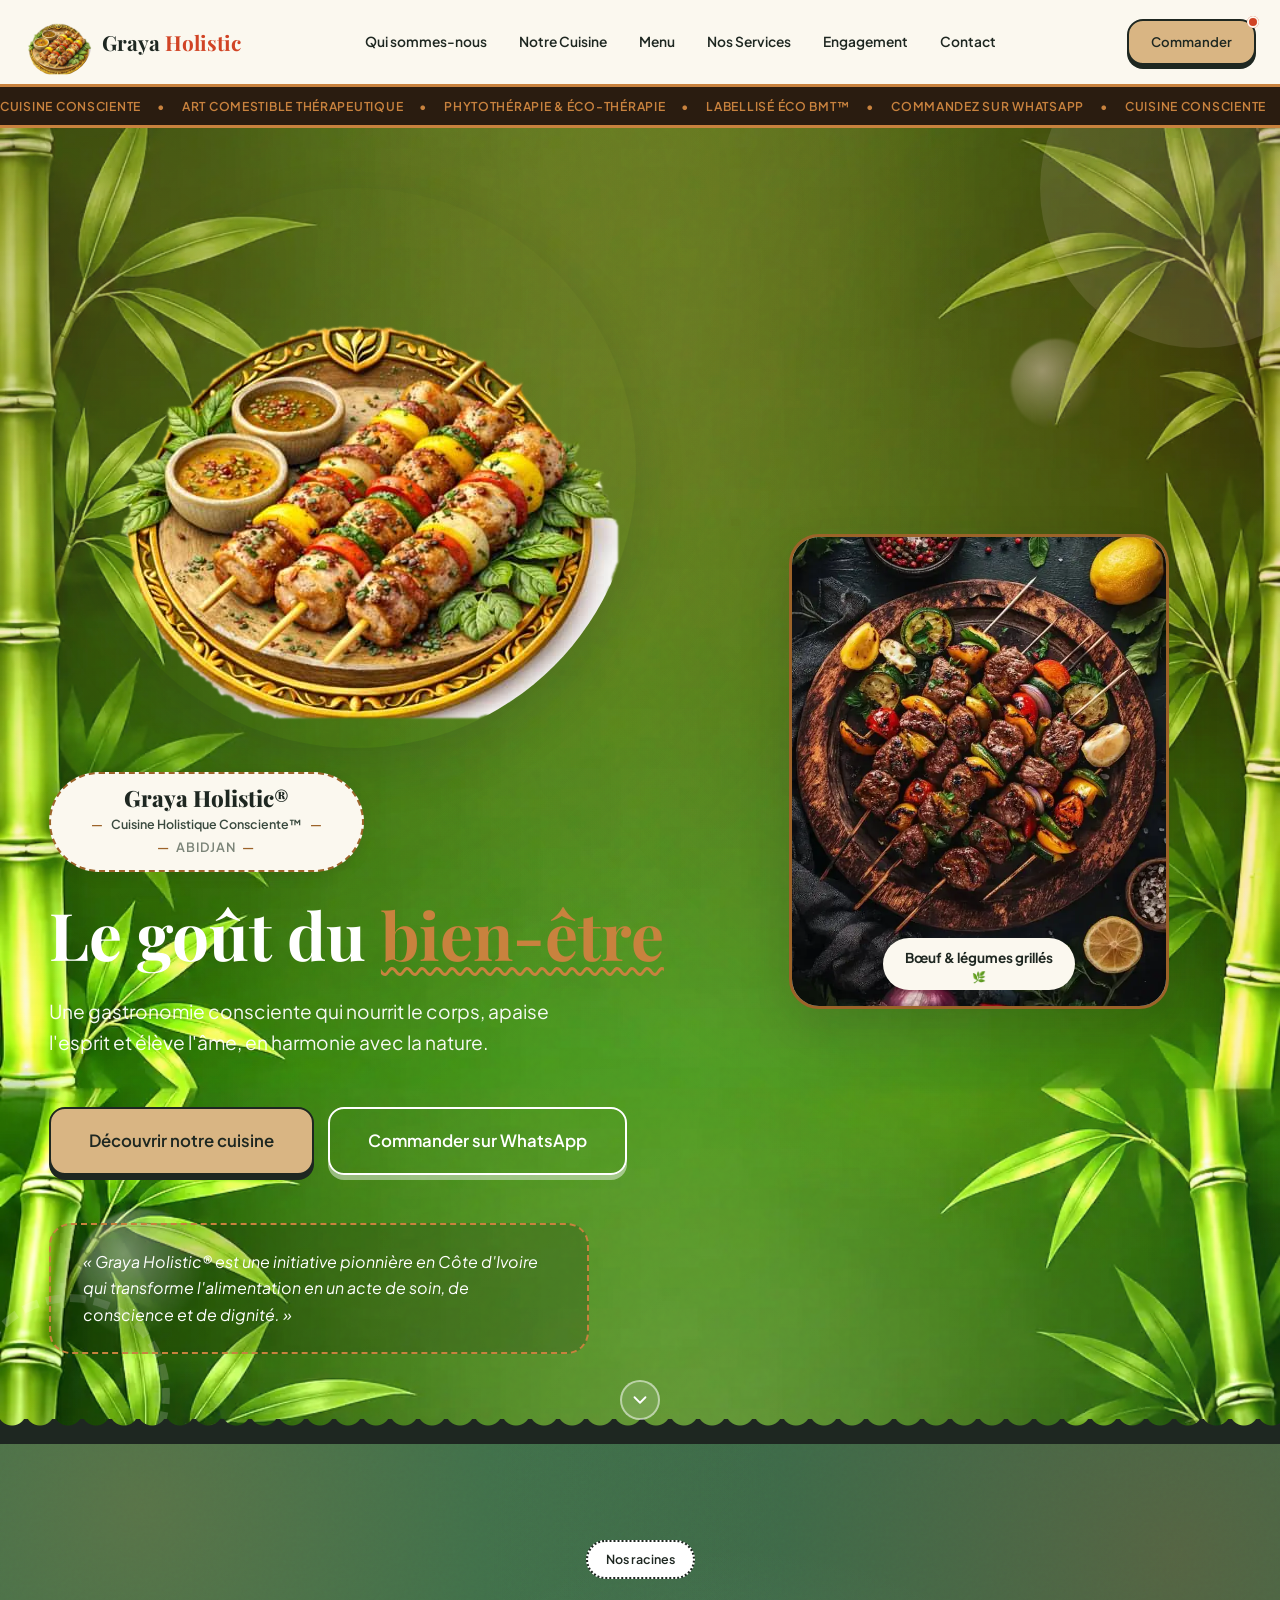
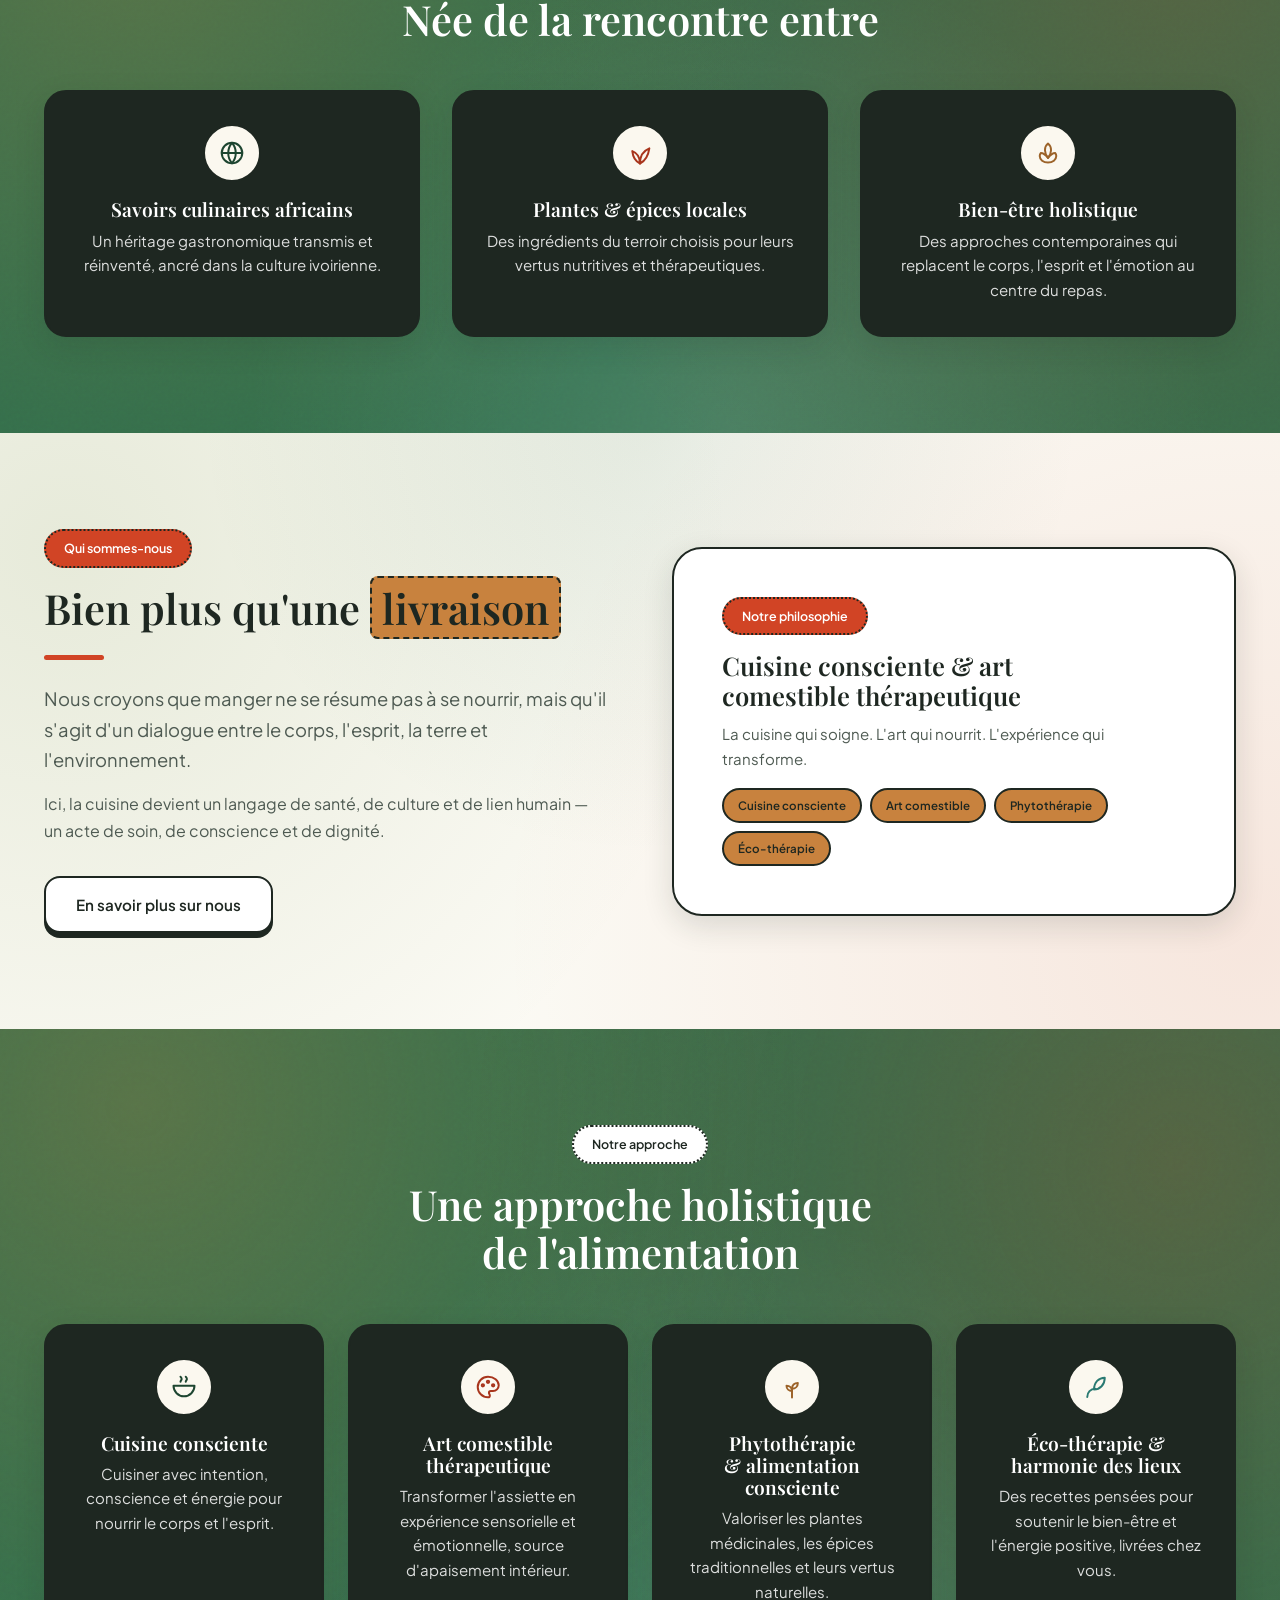
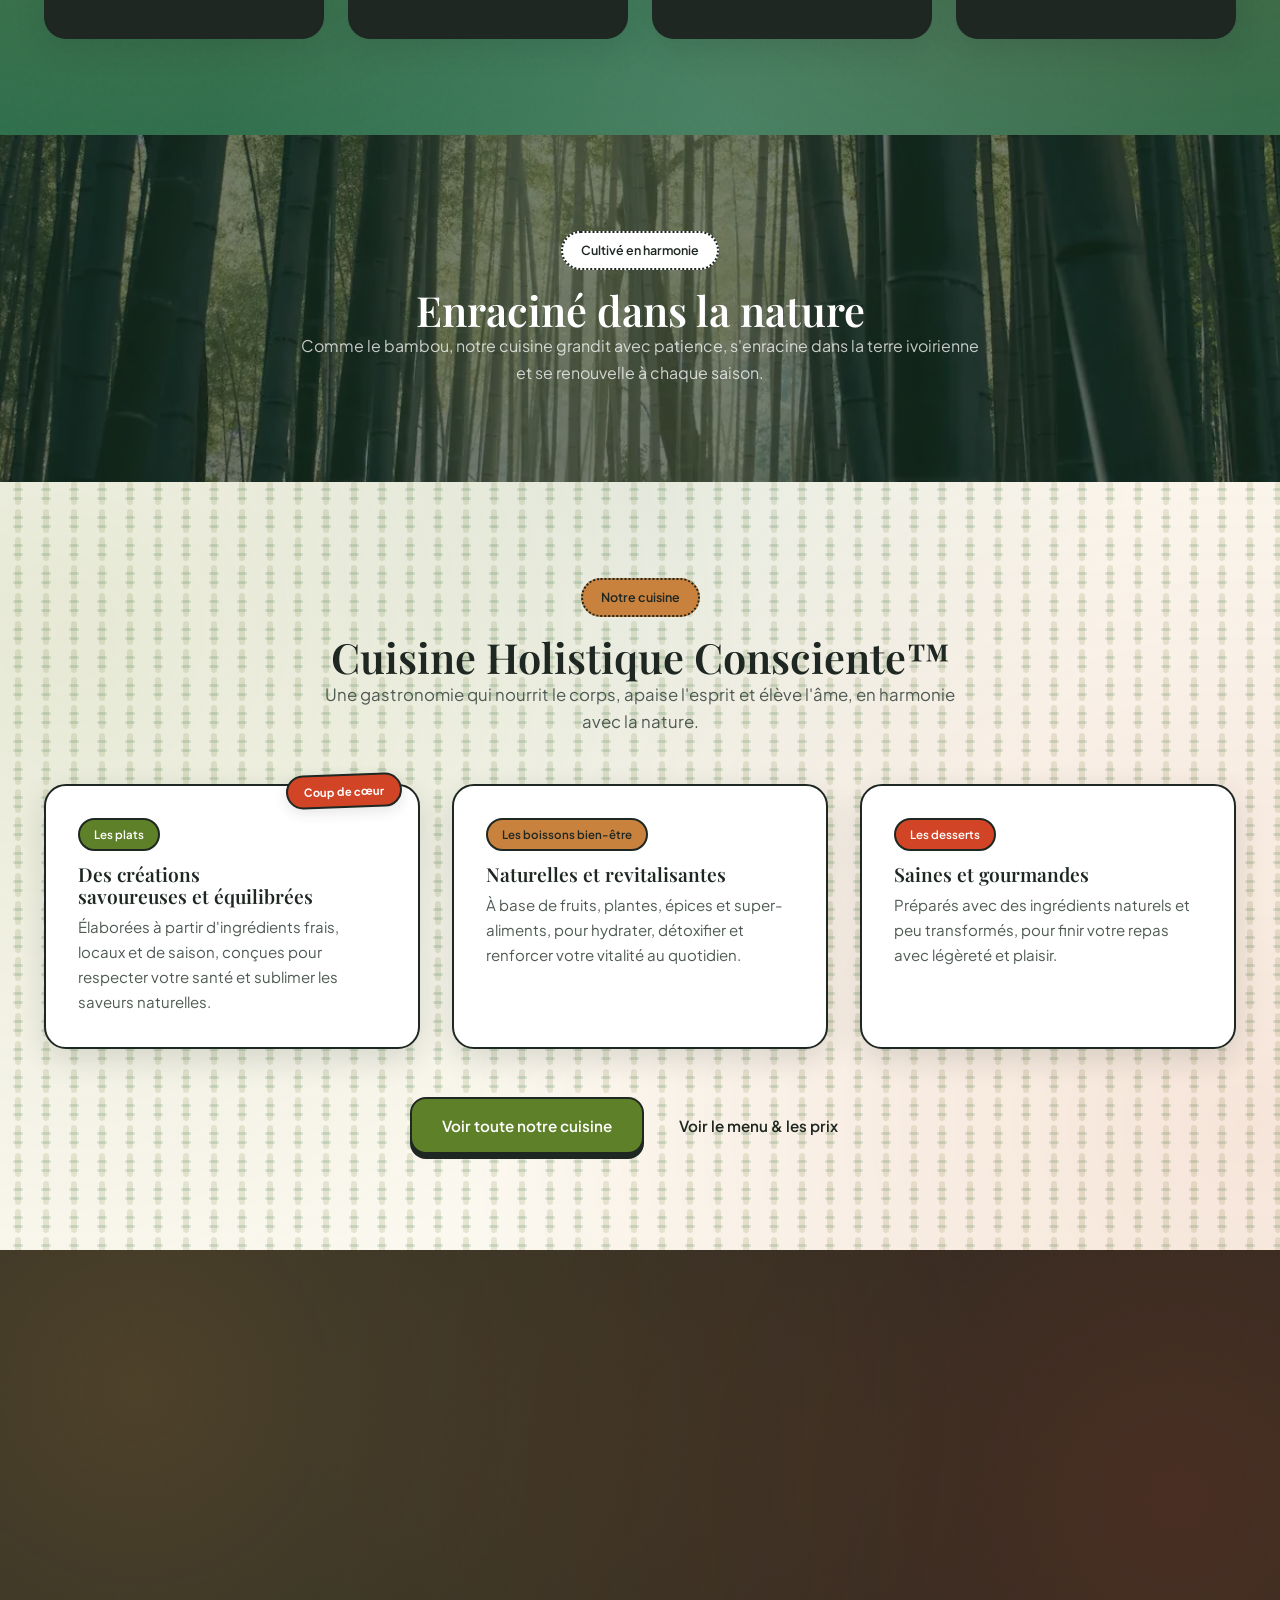
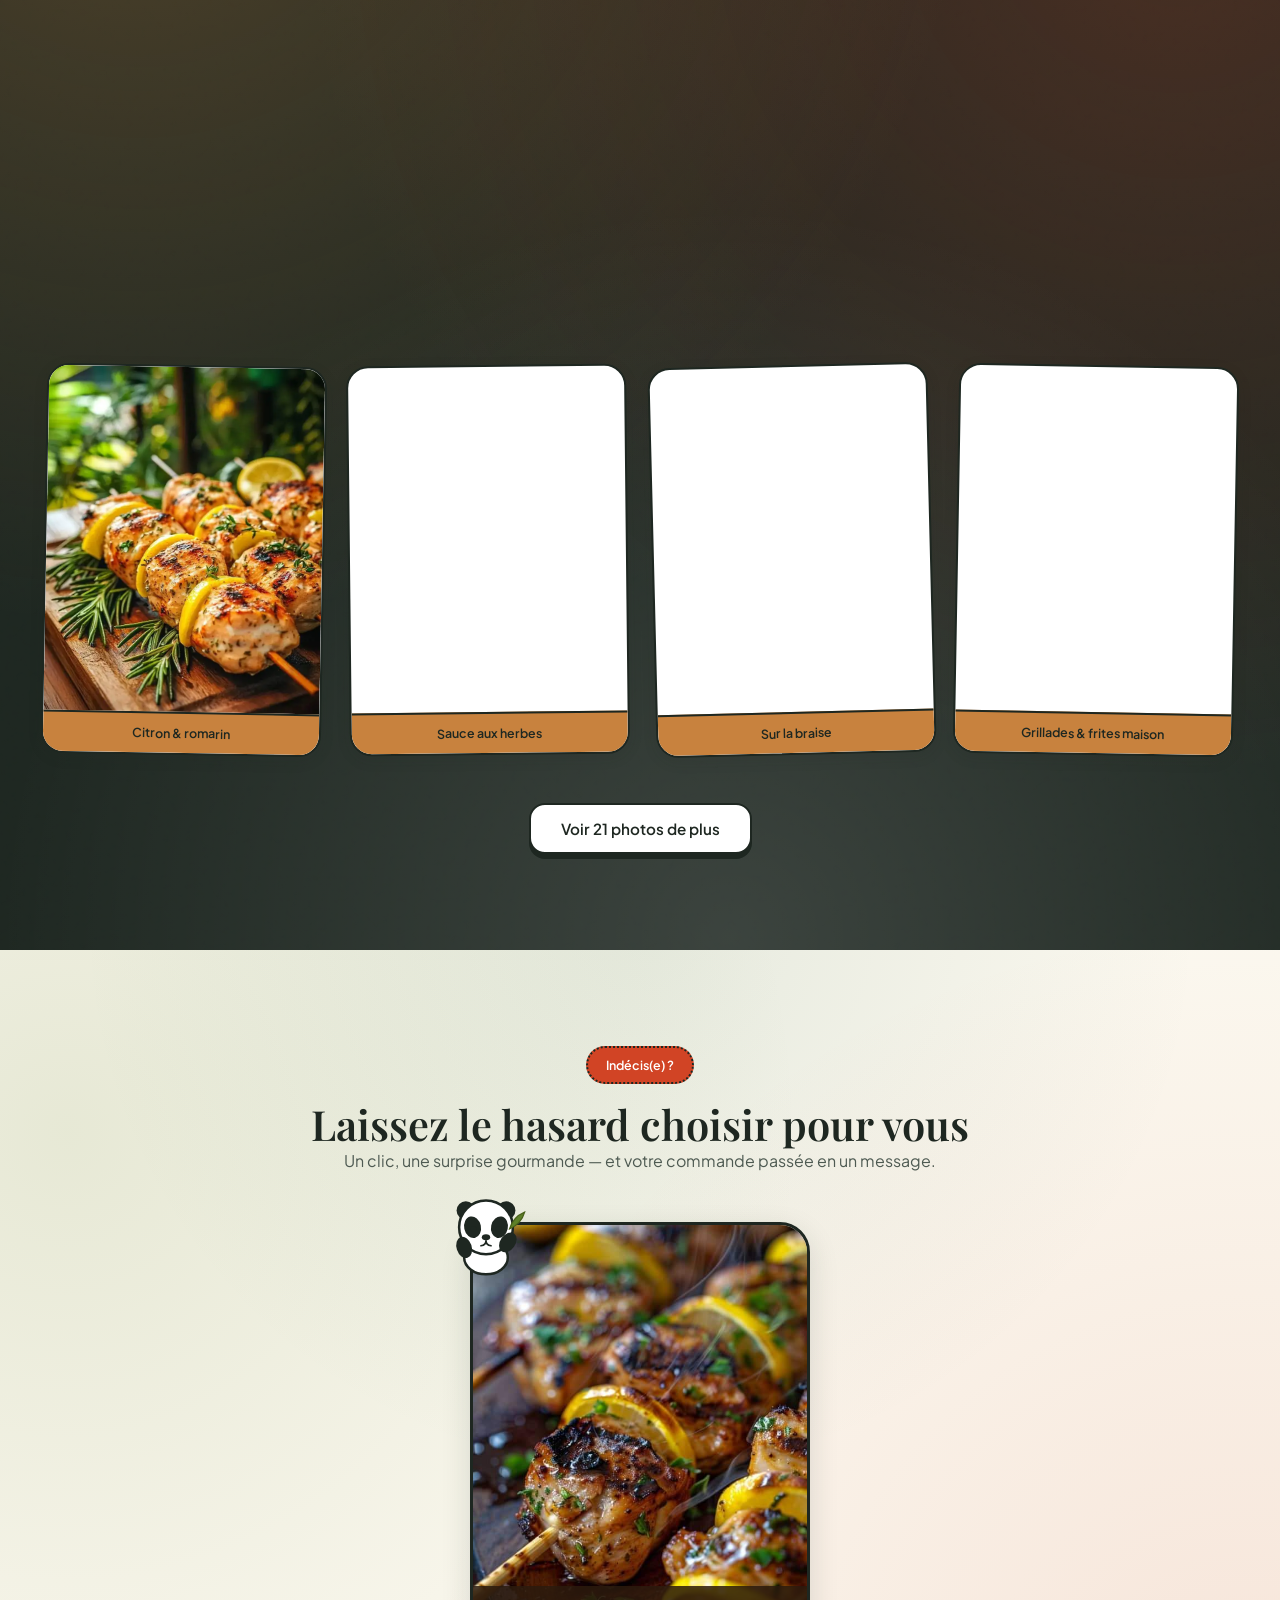
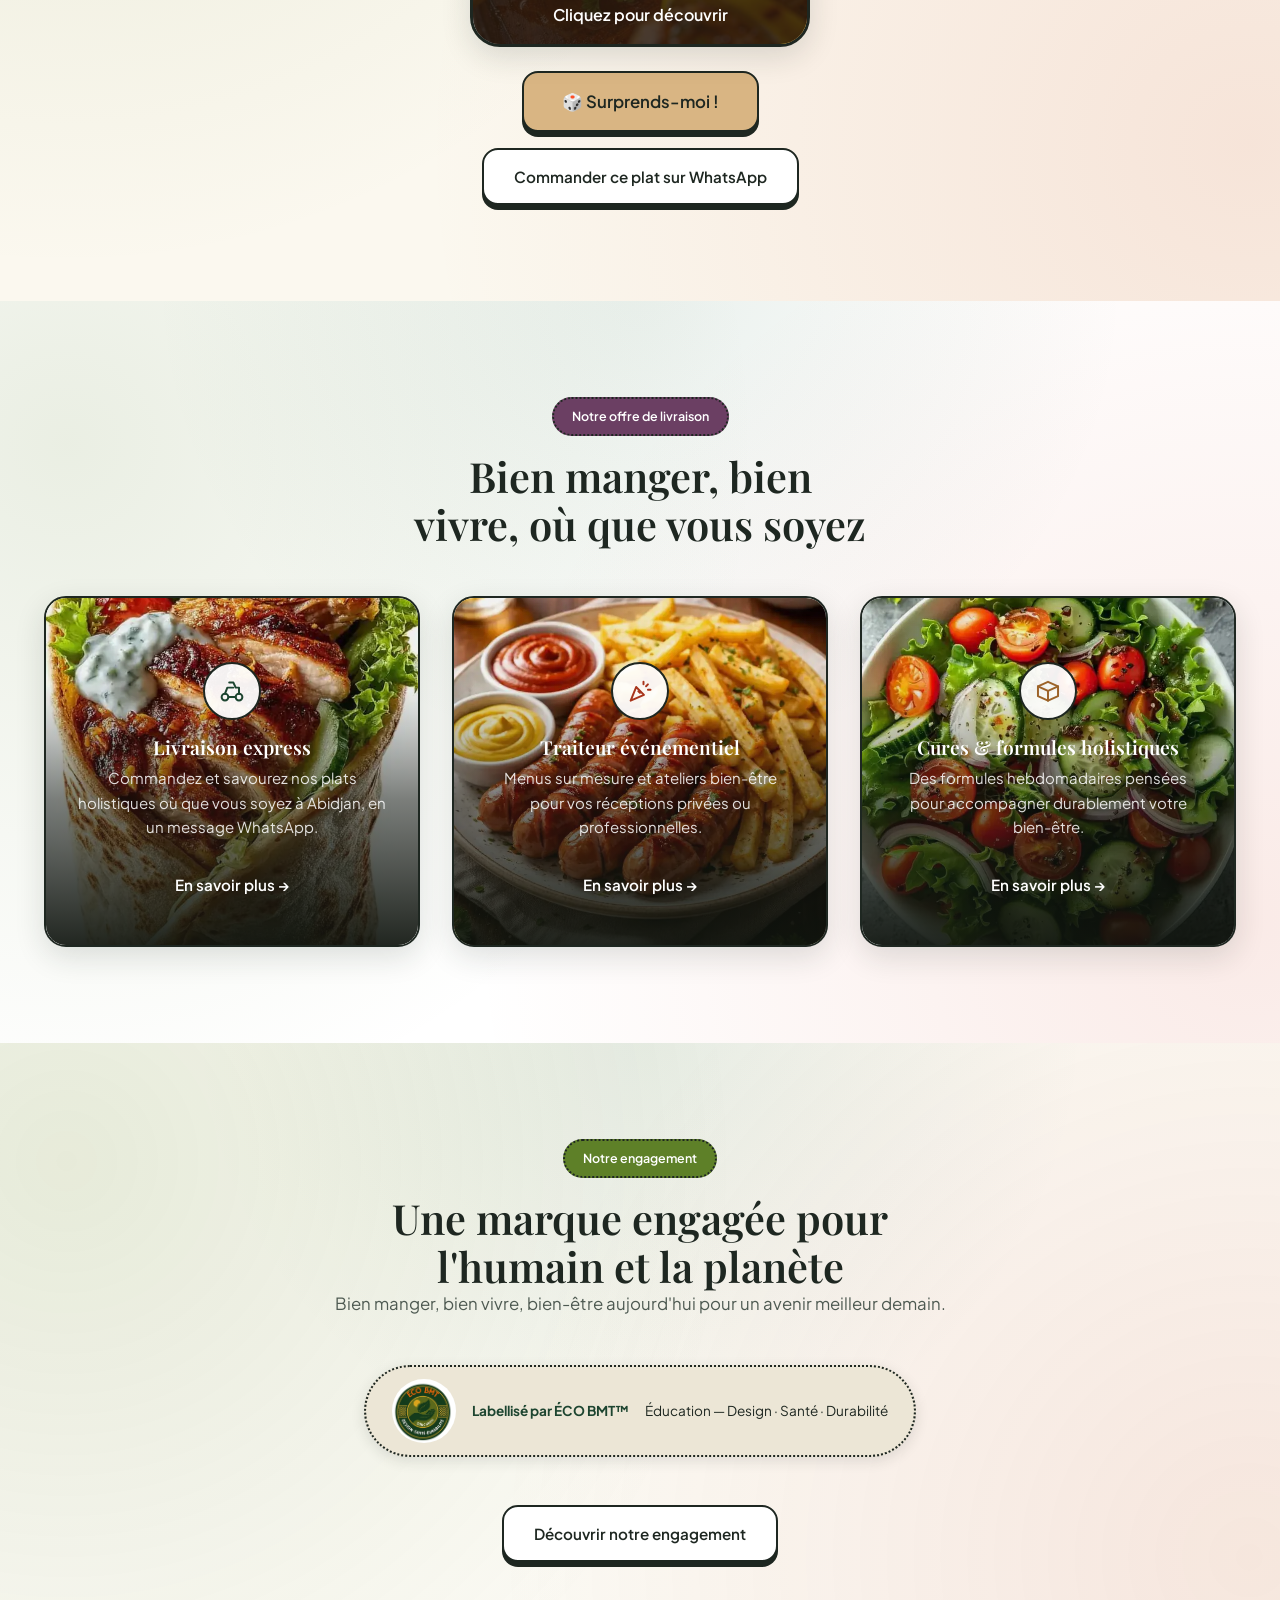
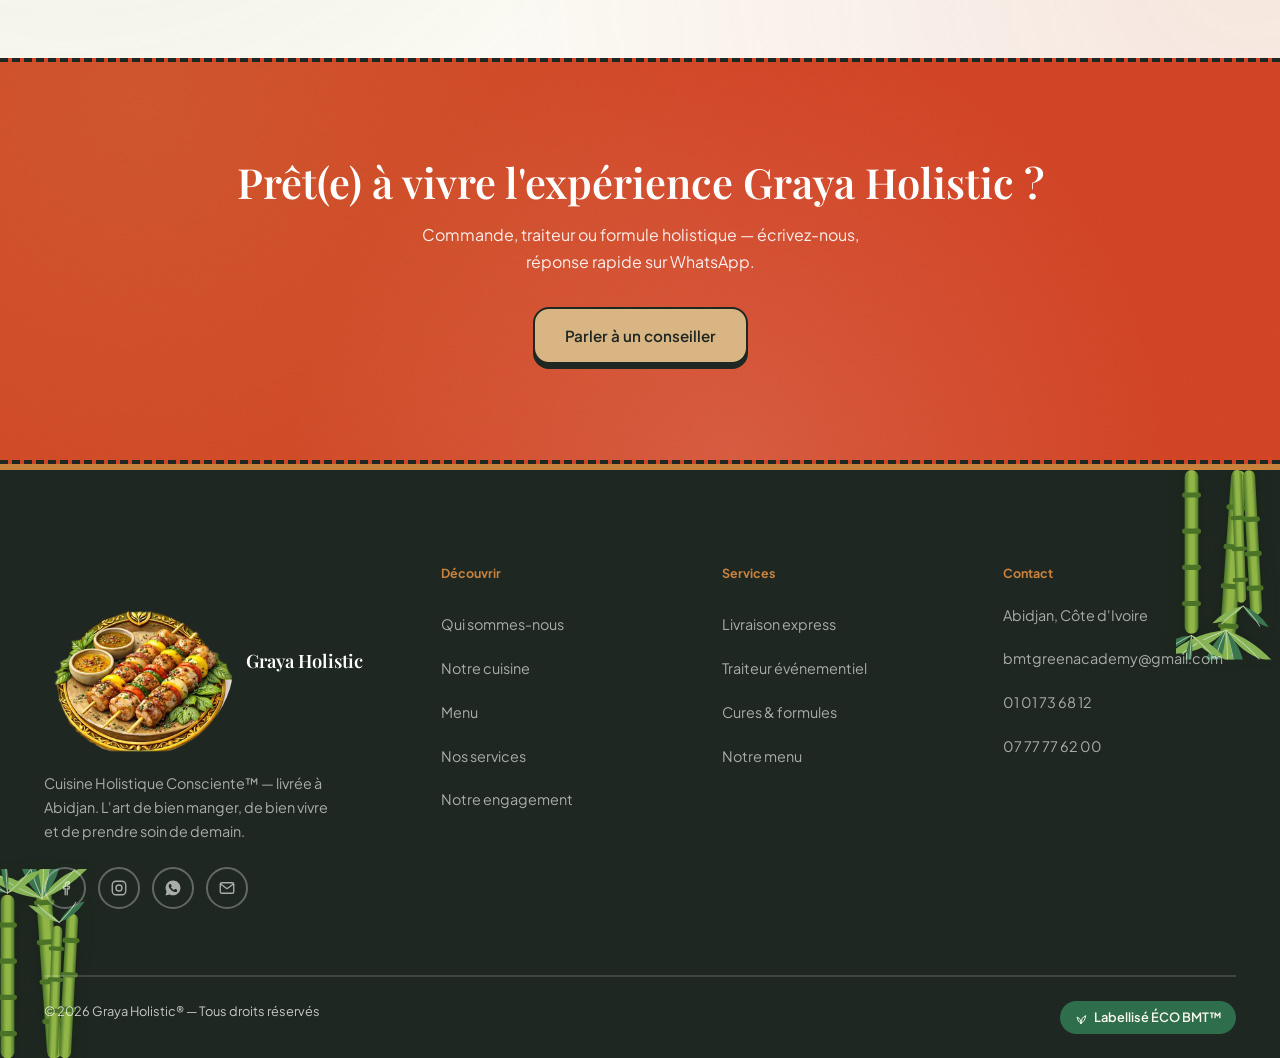
==== commit c4d96ba3: "Diversify hero wallpaper colours and add missing reduced-motion opt-outs Two pairs of subpages share" ====
--- a/index.html
+++ b/index.html
@@ -24,7 +24,7 @@
 <meta name="twitter:title" content="Graya Holistic® — Cuisine Holistique Consciente, livrée à Abidjan">
 <meta name="twitter:description" content="Atelier culinaire virtuel & traiteur éco-conscient à Abidjan. Une gastronomie consciente qui nourrit le corps, apaise l'esprit et élève l'âme.">
 <link rel="canonical" href="https://xtruck149.github.io/GrayaHolistic/">
-<link rel="stylesheet" href="assets/css/style.css?v=17">
+<link rel="stylesheet" href="assets/css/style.css?v=19">
 <script type="application/ld+json">
 {
   "@context": "https://schema.org",
--- a/assets/css/style.css
+++ b/assets/css/style.css
@@ -247,6 +247,8 @@
 .hero--warm { background: var(--mango); color: var(--ink); }
 .hero--coral { background: var(--tomato); }
 .hero--default { background: var(--olive); }
+.hero--plum { background: var(--plum); }
+.hero--teal { background: var(--teal); }
 .hero--centered .hero-inner { max-width: 800px; text-align: center; margin: 0 auto; }
 .hero-inner { position: relative; z-index: 2; max-width: 700px; }
 
@@ -374,7 +376,8 @@
   position: absolute; top: -12px; right: 16px; z-index: 3;
   background: var(--tomato); color: #fff; font-family: var(--font-display); font-weight: 700;
   font-size: 0.7rem; padding: 6px 16px; border-radius: 100px; border: 2px solid var(--ink);
-  box-shadow: var(--shadow-flat-sm); animation: badge-pulse 2.4s ease-in-out infinite;
+  box-shadow: var(--shadow-flat-sm); transform: rotate(-2deg);
+  animation: badge-pulse 2.4s ease-in-out infinite;
 }
 @keyframes badge-pulse { 0%, 100% { transform: scale(1) rotate(-2deg); } 50% { transform: scale(1.08) rotate(-2deg); } }
 /* — Icon circles: line-art SVG masks rather than emoji, so they render identically
@@ -467,6 +470,14 @@
     radial-gradient(circle at 80% 28%, rgba(209,68,37,0.24), transparent 45%),
     radial-gradient(circle at 55% 85%, rgba(255,255,255,0.13), transparent 40%);
 }
+/* Warm brown/red reads as muddy rather than glowing on the yellow-green cta-band
+   variant — gold + a cool teal accent are complementary to green instead. */
+.cta-band--green::after {
+  background-image:
+    radial-gradient(circle at 22% 22%, rgba(255,214,140,0.30), transparent 42%),
+    radial-gradient(circle at 80% 28%, rgba(255,255,255,0.16), transparent 45%),
+    radial-gradient(circle at 55% 85%, rgba(42,122,114,0.22), transparent 40%);
+}
 .bg-cream::after, .bg-ivory::after, .bg-surface::after {
   background-image:
     radial-gradient(circle at 18% 28%, rgba(94,128,40,0.13), transparent 42%),
@@ -504,6 +515,18 @@
   /* Skip the mesh drift on small screens — mobile GPUs, more sections in view per scroll */
   .hero::after, .bg-primary::after, .bg-dark::after, .cta-band::after,
   .bg-cream::after, .bg-ivory::after, .bg-surface::after, .bg-pattern::before { animation: none; }
+}
+
+/* — Several looping/pulsing animations had no reduced-motion opt-out: fine for a user
+     just passing through, but these run forever, and infinite motion is exactly what
+     prefers-reduced-motion exists to let people turn off. — */
+@media (prefers-reduced-motion: reduce) {
+  .hero::after, .bg-primary::after, .bg-dark::after, .cta-band::after,
+  .bg-cream::after, .bg-ivory::after, .bg-surface::after, .bg-pattern::before,
+  .card-badge, .marquee-track, .whatsapp-fab::before, .nav-cta::before,
+  .nav-cta .btn, .hero-actions .btn-primary {
+    animation: none;
+  }
 }
 
 /* ===================== BREADCRUMBS ===================== */
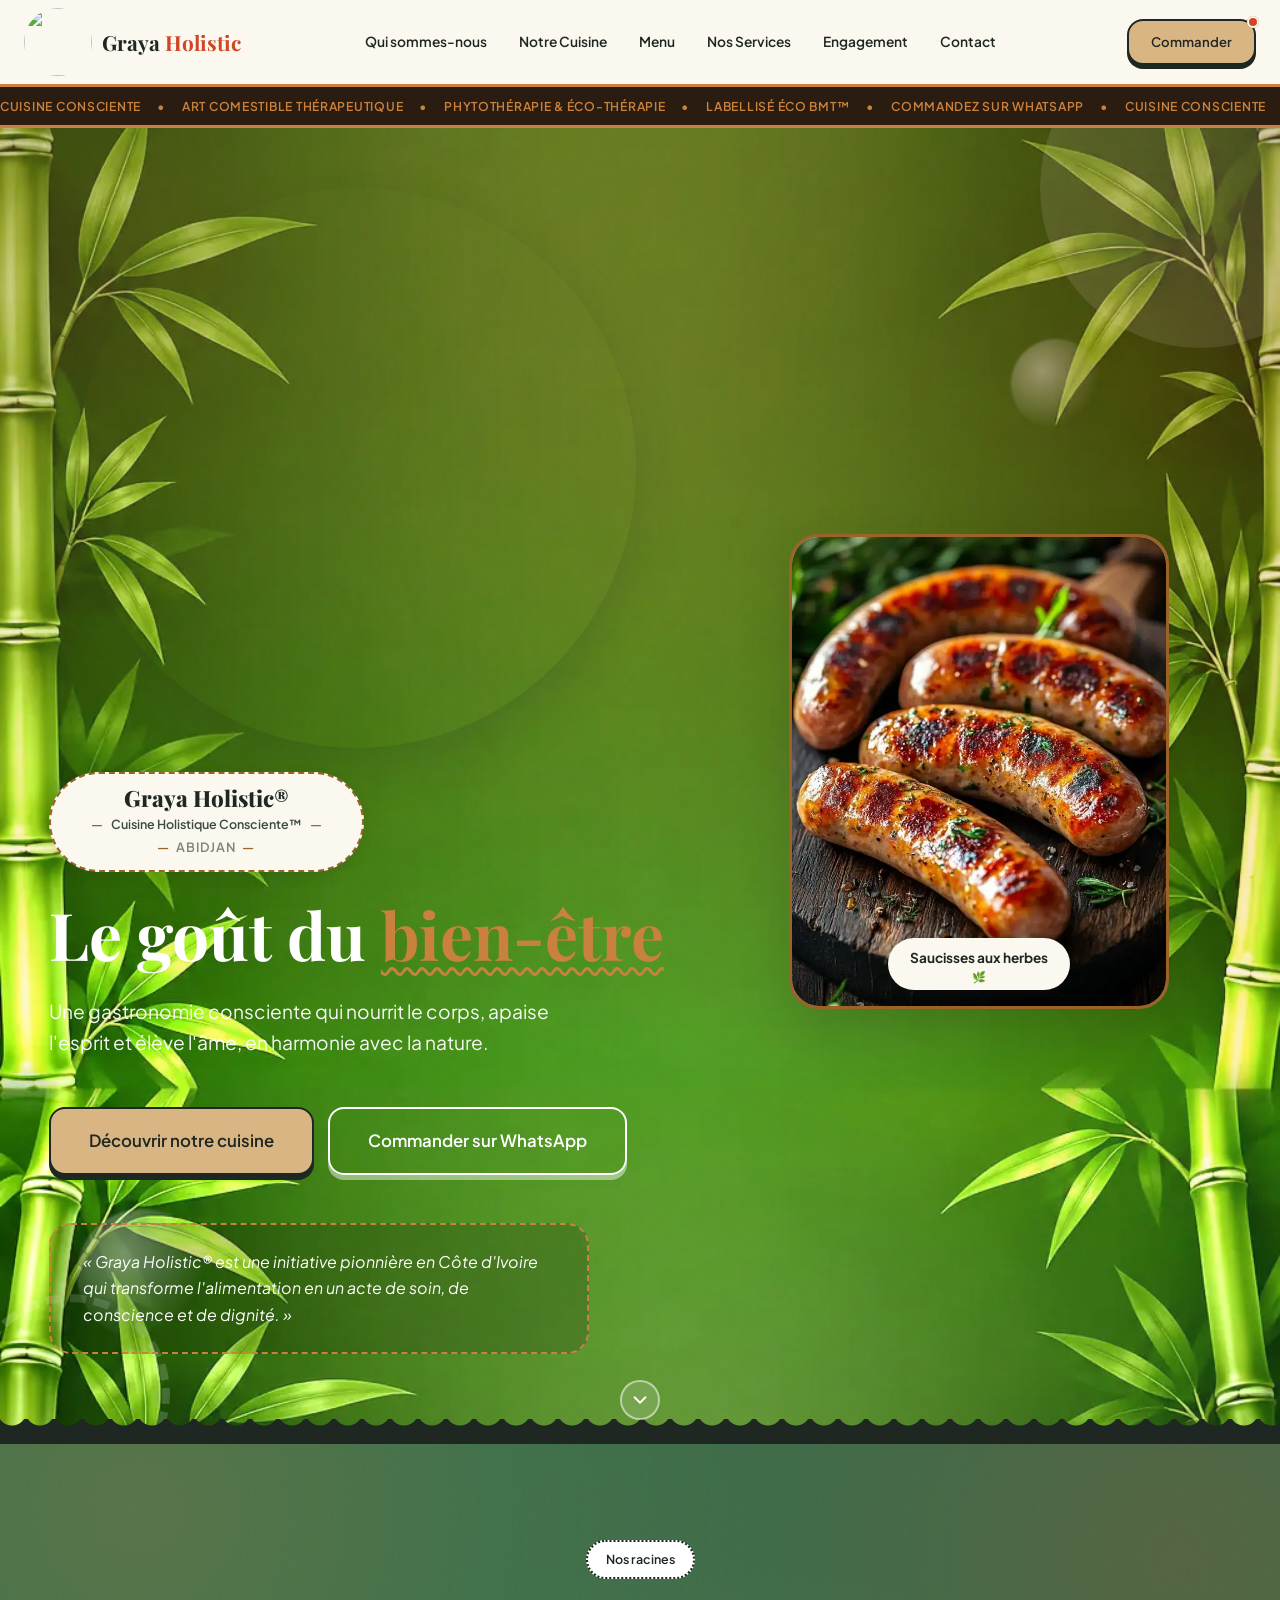
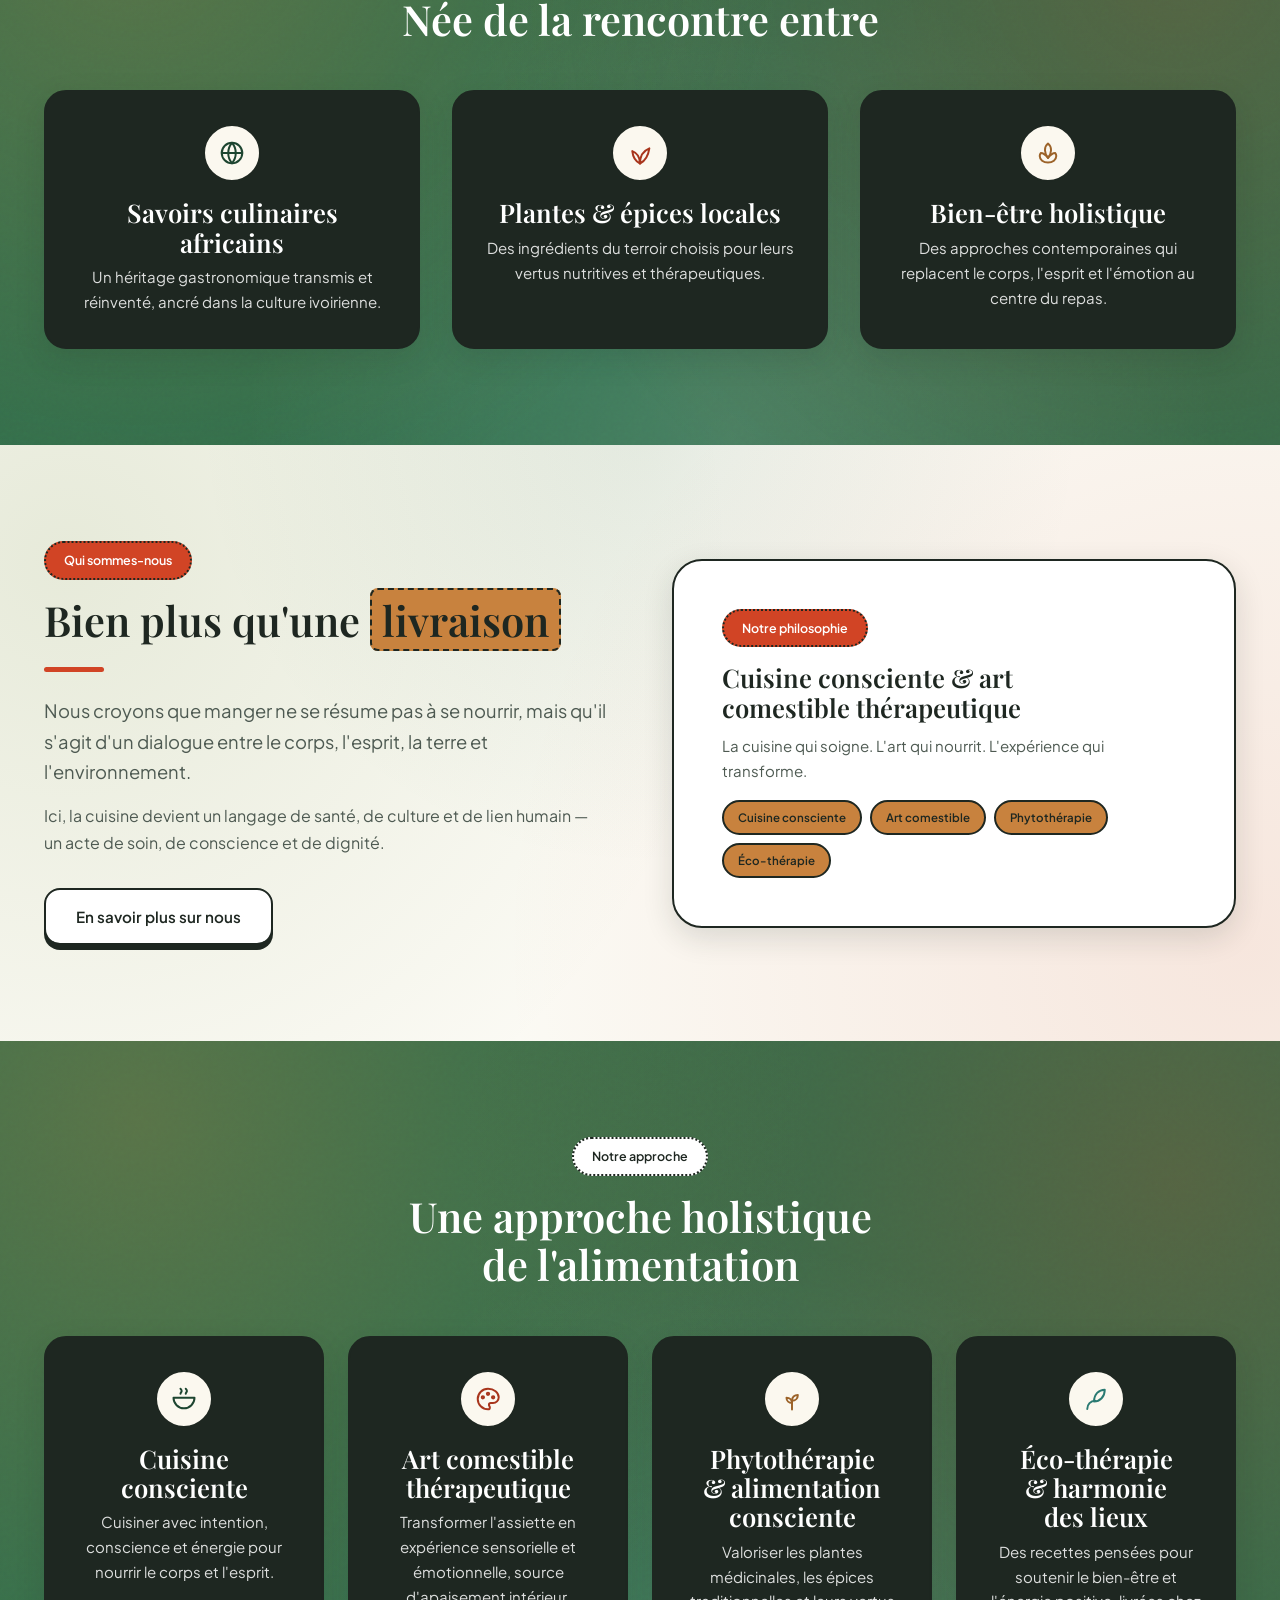
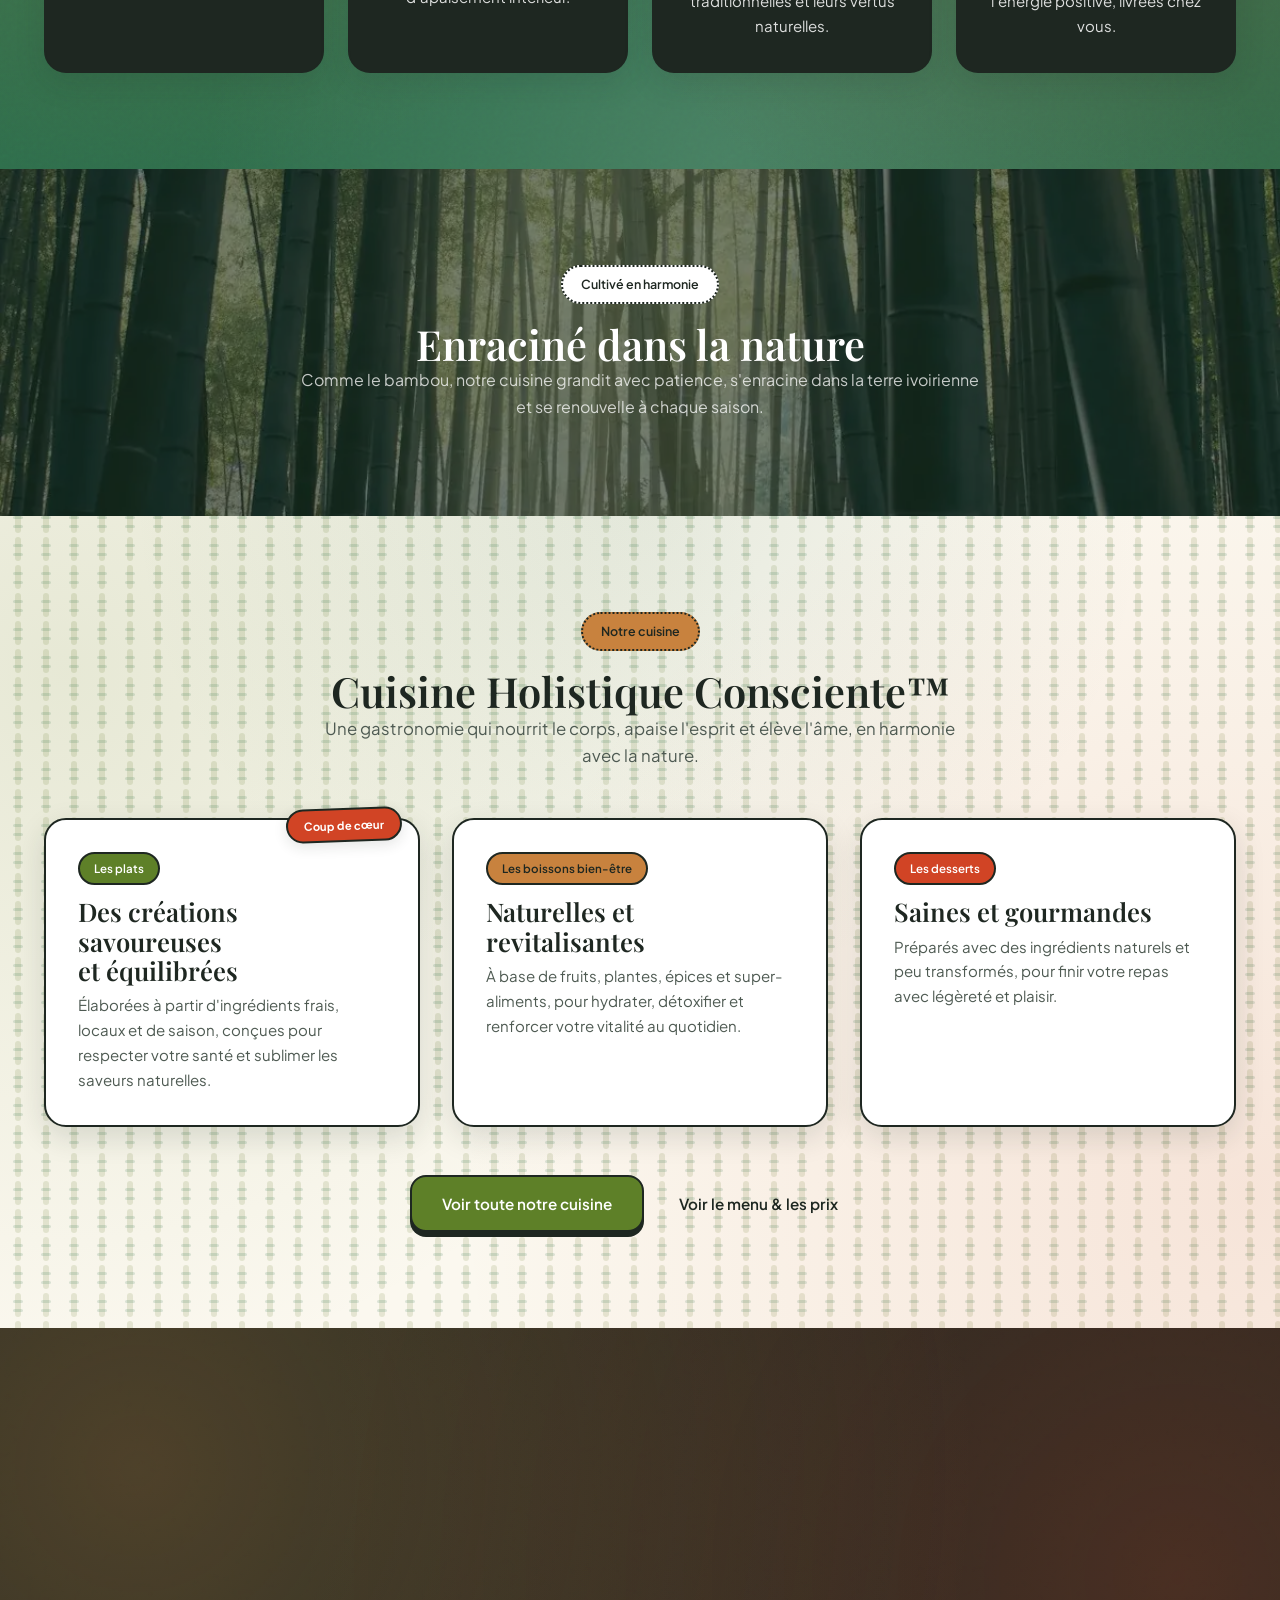
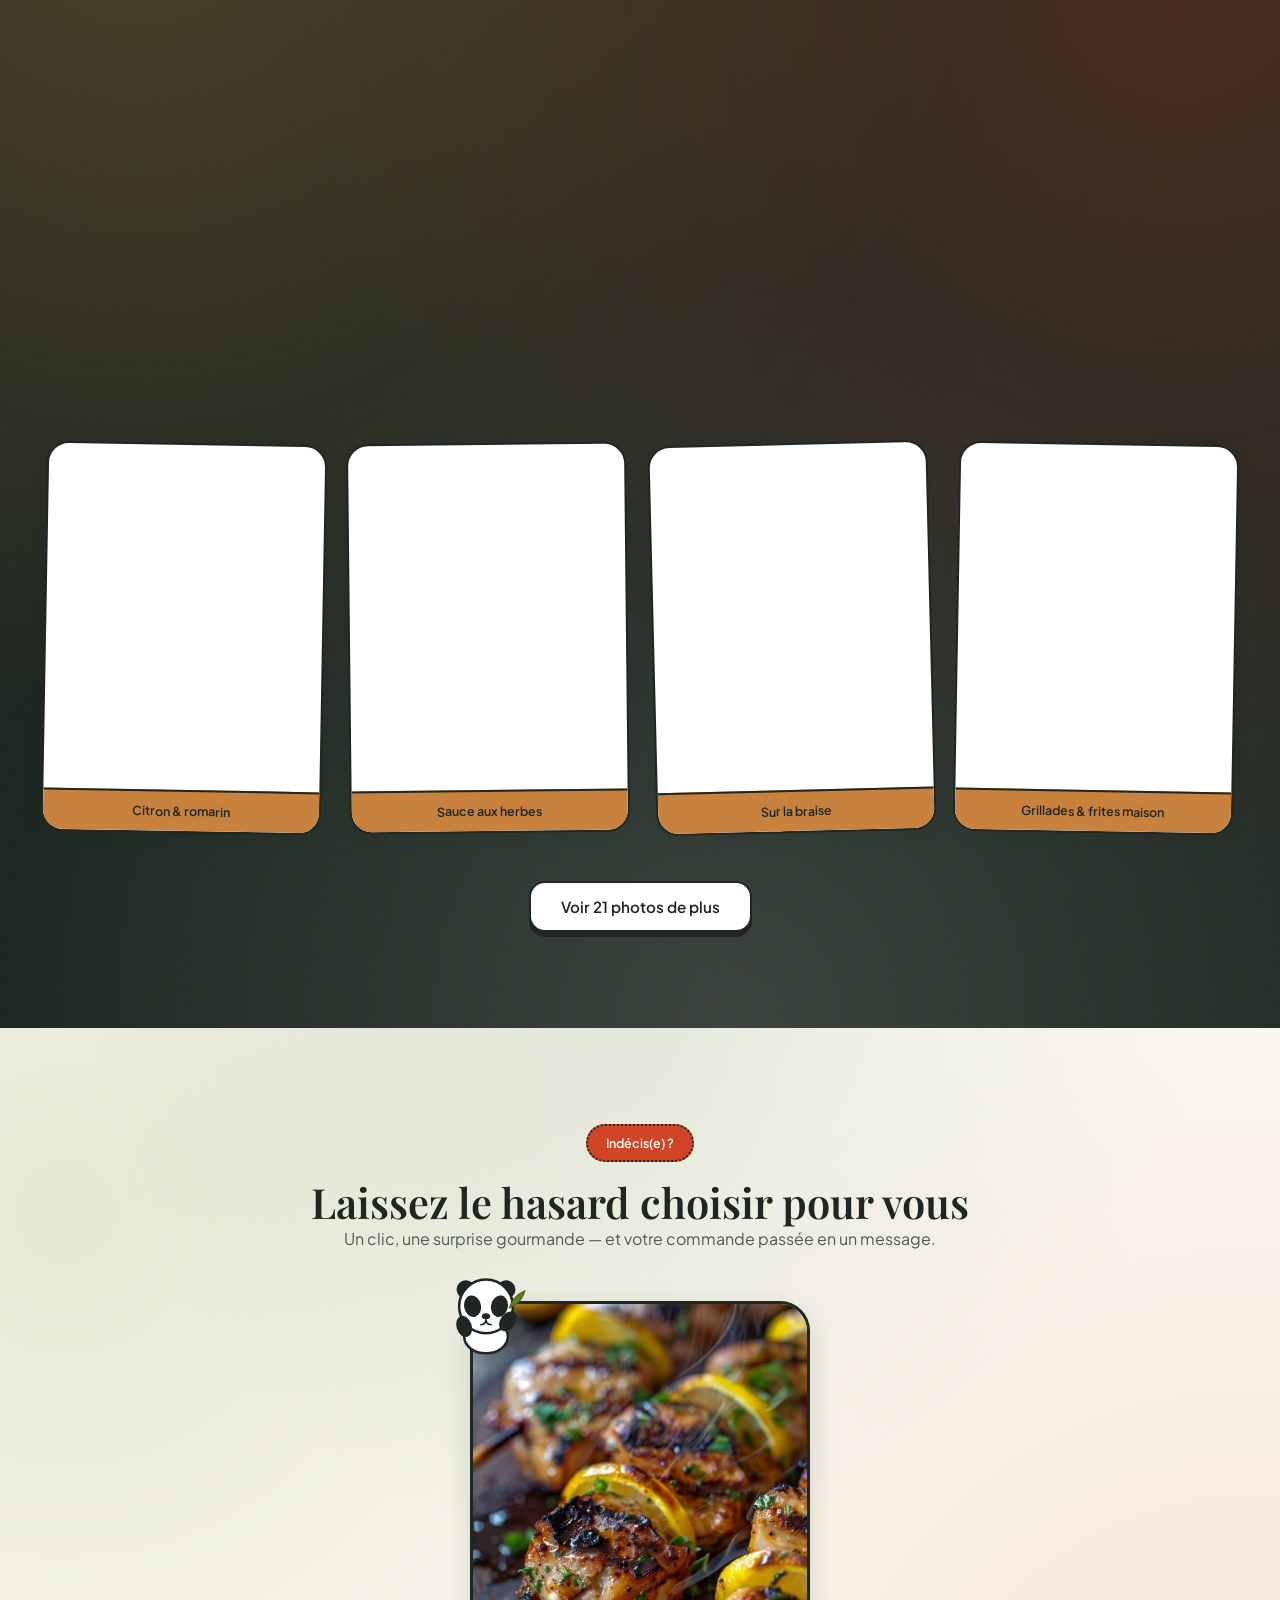
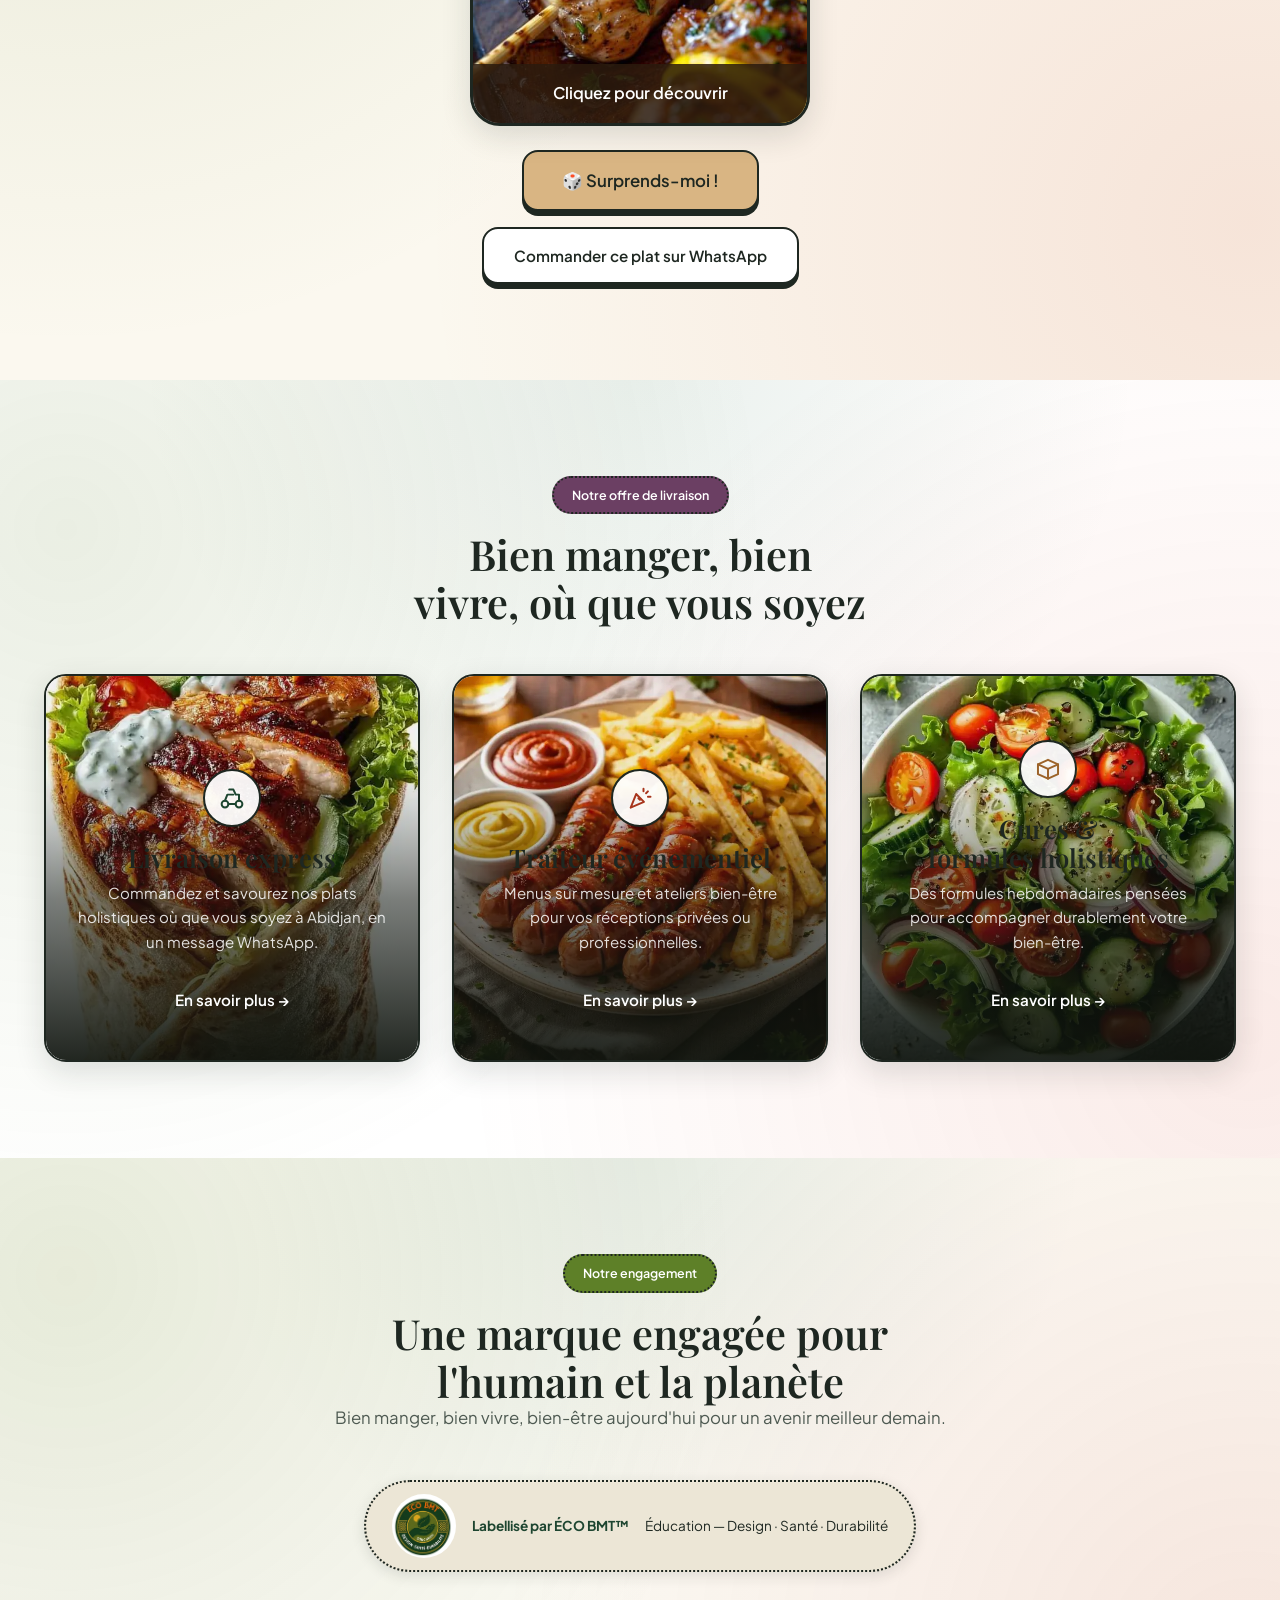
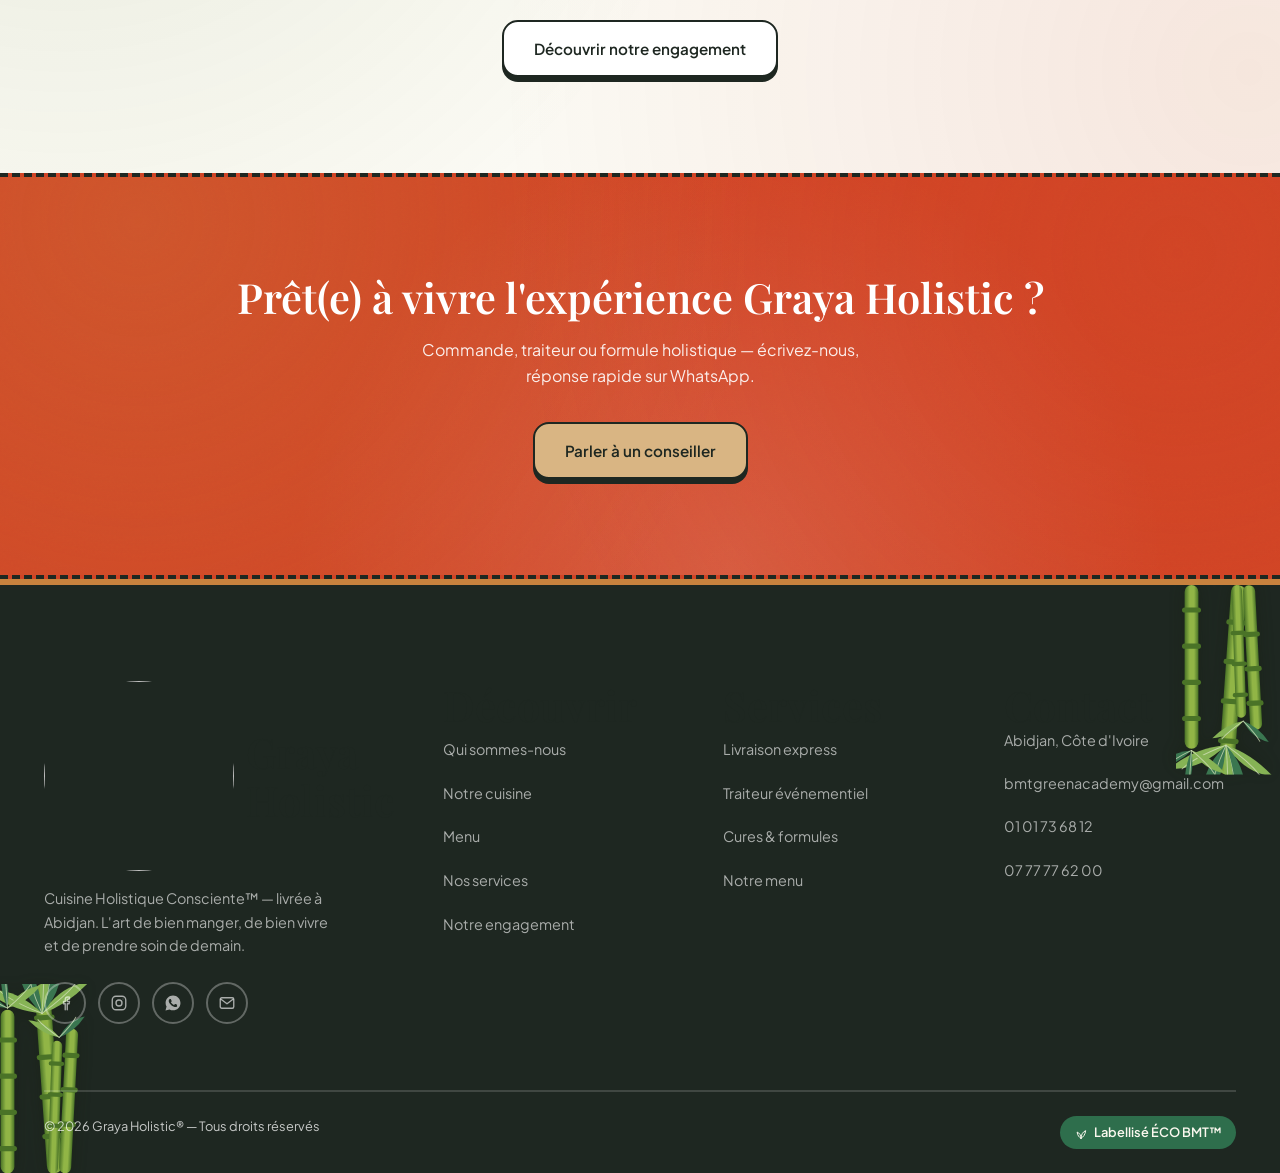
==== commit 2d43244c: "Add files via upload" ====
--- a/index.html
+++ b/index.html
@@ -2,6 +2,7 @@
 <html lang="fr">
 <head>
 <meta charset="UTF-8">
+<script>document.documentElement.classList.add('js')</script>
 <meta name="viewport" content="width=device-width, initial-scale=1.0, viewport-fit=cover">
 <title>Graya Holistic® — Cuisine Holistique Consciente à Abidjan</title>
 <meta name="description" content="Graya Holistic® — cuisine holistique consciente livrée à Abidjan. Atelier culinaire virtuel & traiteur éco-conscient. Une gastronomie qui nourrit le corps, apaise l'esprit et élève l'âme, en harmonie avec la nature.">
@@ -24,7 +25,10 @@
 <meta name="twitter:title" content="Graya Holistic® — Cuisine Holistique Consciente, livrée à Abidjan">
 <meta name="twitter:description" content="Atelier culinaire virtuel & traiteur éco-conscient à Abidjan. Une gastronomie consciente qui nourrit le corps, apaise l'esprit et élève l'âme.">
 <link rel="canonical" href="https://xtruck149.github.io/GrayaHolistic/">
-<link rel="stylesheet" href="assets/css/style.css?v=19">
+<link rel="preconnect" href="https://fonts.googleapis.com">
+<link rel="preconnect" href="https://fonts.gstatic.com" crossorigin>
+<link rel="stylesheet" href="https://fonts.googleapis.com/css2?family=Playfair+Display:wght@500;600;700;800&family=Plus+Jakarta+Sans:wght@400;500;600;700;800&display=swap">
+<link rel="stylesheet" href="assets/css/style.css?v=20">
 <script type="application/ld+json">
 {
   "@context": "https://schema.org",
@@ -64,8 +68,8 @@
 <a href="#main-content" class="skip-link">Aller au contenu principal</a>
 
 <header class="site-header">
-  <nav class="nav">
-    <a href="index.html" class="logo"><img src="assets/img/logo-mark.png" alt="" class="logo-mark" width="104" height="104"><span class="logo-text">Graya <span>Holistic</span></span></a>
+  <nav class="nav" aria-label="Navigation principale">
+    <a href="index.html" class="logo" aria-label="Graya Holistic — accueil"><picture><source srcset="assets/img/logo-mark.webp" type="image/webp"><img src="assets/img/logo-mark.png" alt="" class="logo-mark" width="104" height="104"></picture><span class="logo-text">Graya <span>Holistic</span></span></a>
     <ul class="nav-links">
       <li><a href="a-propos.html">Qui sommes-nous</a></li>
       <li><a href="notre-cuisine.html">Notre Cuisine</a></li>
@@ -75,7 +79,7 @@
       <li><a href="contact.html">Contact</a></li>
     </ul>
     <div class="nav-cta"><a href="https://wa.me/2250101736812?text=Bonjour%20Graya%20Holistic%2C%20je%20souhaite%20passer%20une%20commande." class="btn btn-primary btn-sm">Commander</a></div>
-    <button class="burger" aria-label="Ouvrir le menu" aria-expanded="false">
+    <button type="button" class="burger" aria-label="Ouvrir le menu" aria-expanded="false">
       <span></span><span></span><span></span>
     </button>
   </nav>
@@ -97,7 +101,7 @@
   <span class="hero-blob b2"></span>
   <div class="wrap hero-inner hero-inner--split">
     <div class="hero-copy">
-      <img src="assets/img/logo-square.png" alt="Graya Holistic®" class="hero-photo-brand-logo hero-photo-brand-logo--top">
+      <picture><source srcset="assets/img/logo-square.webp" type="image/webp"><img src="assets/img/logo-square.png" alt="Graya Holistic®" class="hero-photo-brand-logo hero-photo-brand-logo--top" width="560" height="560" fetchpriority="high"></picture>
       <div class="hero-brand-badge">
         <span class="hero-brand-badge-name">Graya Holistic®</span>
         <span class="hero-brand-badge-sub">Cuisine Holistique Consciente™</span>
@@ -115,7 +119,7 @@
       <div class="hero-photo-frame">
         <picture>
           <source srcset="assets/img/gallery/plat-01.webp" type="image/webp">
-          <img src="assets/img/gallery/plat-01.jpg" alt="" id="hero-rotator-img">
+          <img src="assets/img/gallery/plat-01.jpg" alt="Brochettes de poulet grillées, citron et persil" id="hero-rotator-img" width="605" height="1080" fetchpriority="high">
         </picture>
         <span class="hero-photo-caption" id="hero-rotator-caption"></span>
       </div>
@@ -133,17 +137,17 @@
       <div class="grid-3 reveal-stagger">
         <div class="card card--dark text-center p-xl">
           <div class="icon-circle" data-icon="globe" aria-hidden="true"></div>
-          <h4>Savoirs culinaires africains</h4>
+          <h3 class="h4">Savoirs culinaires africains</h3>
           <p>Un héritage gastronomique transmis et réinventé, ancré dans la culture ivoirienne.</p>
         </div>
         <div class="card card--dark text-center p-xl">
           <div class="icon-circle" data-icon="herb" aria-hidden="true"></div>
-          <h4>Plantes &amp; épices locales</h4>
+          <h3 class="h4">Plantes &amp; épices locales</h3>
           <p>Des ingrédients du terroir choisis pour leurs vertus nutritives et thérapeutiques.</p>
         </div>
         <div class="card card--dark text-center p-xl">
           <div class="icon-circle" data-icon="lotus" aria-hidden="true"></div>
-          <h4>Bien-être holistique</h4>
+          <h3 class="h4">Bien-être holistique</h3>
           <p>Des approches contemporaines qui replacent le corps, l'esprit et l'émotion au centre du repas.</p>
         </div>
       </div>
@@ -182,22 +186,22 @@
       <div class="grid-4 reveal-stagger">
         <div class="card card--dark text-center p-xl">
           <div class="icon-circle" data-icon="bowl" aria-hidden="true"></div>
-          <h4>Cuisine consciente</h4>
+          <h3 class="h4">Cuisine consciente</h3>
           <p>Cuisiner avec intention, conscience et énergie pour nourrir le corps et l'esprit.</p>
         </div>
         <div class="card card--dark text-center p-xl">
           <div class="icon-circle" data-icon="palette" aria-hidden="true"></div>
-          <h4>Art comestible thérapeutique</h4>
+          <h3 class="h4">Art comestible thérapeutique</h3>
           <p>Transformer l'assiette en expérience sensorielle et émotionnelle, source d'apaisement intérieur.</p>
         </div>
         <div class="card card--dark text-center p-xl">
           <div class="icon-circle" data-icon="sprout" aria-hidden="true"></div>
-          <h4>Phytothérapie &amp; alimentation consciente</h4>
+          <h3 class="h4">Phytothérapie &amp; alimentation consciente</h3>
           <p>Valoriser les plantes médicinales, les épices traditionnelles et leurs vertus naturelles.</p>
         </div>
         <div class="card card--dark text-center p-xl">
           <div class="icon-circle" data-icon="ecotherapy" aria-hidden="true"></div>
-          <h4>Éco-thérapie &amp; harmonie des lieux</h4>
+          <h3 class="h4">Éco-thérapie &amp; harmonie des lieux</h3>
           <p>Des recettes pensées pour soutenir le bien-être et l'énergie positive, livrées chez vous.</p>
         </div>
       </div>
@@ -224,21 +228,21 @@
         <span class="card-badge">Coup de cœur</span>
         <div class="card-body">
           <span class="card-tag card-tag--green">Les plats</span>
-          <h4>Des créations savoureuses et équilibrées</h4>
+          <h3 class="h4">Des créations savoureuses et équilibrées</h3>
           <p>Élaborées à partir d'ingrédients frais, locaux et de saison, conçues pour respecter votre santé et sublimer les saveurs naturelles.</p>
         </div>
       </div>
       <div class="card card--elevated">
         <div class="card-body">
           <span class="card-tag card-tag--gold">Les boissons bien-être</span>
-          <h4>Naturelles et revitalisantes</h4>
+          <h3 class="h4">Naturelles et revitalisantes</h3>
           <p>À base de fruits, plantes, épices et super-aliments, pour hydrater, détoxifier et renforcer votre vitalité au quotidien.</p>
         </div>
       </div>
       <div class="card card--elevated">
         <div class="card-body">
           <span class="card-tag card-tag--coral">Les desserts</span>
-          <h4>Saines et gourmandes</h4>
+          <h3 class="h4">Saines et gourmandes</h3>
           <p>Préparés avec des ingrédients naturels et peu transformés, pour finir votre repas avec légèreté et plaisir.</p>
         </div>
       </div>
@@ -287,7 +291,7 @@
         </svg>
       </div>
       <div class="surprise-card" id="surprise-card">
-        <img src="assets/img/gallery/plat-01.jpg" alt="" id="surprise-img">
+        <img src="assets/img/gallery/plat-01.jpg" alt="" id="surprise-img" width="605" height="1080" loading="lazy" decoding="async">
         <span class="surprise-caption" id="surprise-caption">Cliquez pour découvrir</span>
       </div>
       <button type="button" class="btn btn-primary btn-lg mt-lg" id="surprise-btn">🎲 Surprends-moi !</button>
@@ -306,7 +310,7 @@
       <div class="card card--photo" style="--card-photo: url('../img/gallery/plat-28.webp');">
         <div class="card-body text-center">
           <div class="icon-circle" data-icon="scooter" aria-hidden="true"></div>
-          <h4>Livraison express</h4>
+          <h3 class="h4">Livraison express</h3>
           <p>Commandez et savourez nos plats holistiques où que vous soyez à Abidjan, en un message WhatsApp.</p>
           <a href="services.html" class="btn btn-ghost mt-md">En savoir plus →</a>
         </div>
@@ -314,7 +318,7 @@
       <div class="card card--photo" style="--card-photo: url('../img/gallery/plat-08.webp');">
         <div class="card-body text-center">
           <div class="icon-circle" data-icon="celebration" aria-hidden="true"></div>
-          <h4>Traiteur événementiel</h4>
+          <h3 class="h4">Traiteur événementiel</h3>
           <p>Menus sur mesure et ateliers bien-être pour vos réceptions privées ou professionnelles.</p>
           <a href="services.html" class="btn btn-ghost mt-md">En savoir plus →</a>
         </div>
@@ -322,7 +326,7 @@
       <div class="card card--photo" style="--card-photo: url('../img/gallery/plat-18.webp');">
         <div class="card-body text-center">
           <div class="icon-circle" data-icon="box" aria-hidden="true"></div>
-          <h4>Cures &amp; formules holistiques</h4>
+          <h3 class="h4">Cures &amp; formules holistiques</h3>
           <p>Des formules hebdomadaires pensées pour accompagner durablement votre bien-être.</p>
           <a href="services.html" class="btn btn-ghost mt-md">En savoir plus →</a>
         </div>
@@ -366,7 +370,7 @@
   <div class="wrap">
     <div class="footer-grid">
       <div class="footer-col footer-brand">
-        <div class="footer-logo"><img src="assets/img/logo-mark.png" alt="" class="footer-logo-mark" width="104" height="104"><h4>Graya Holistic</h4></div>
+        <div class="footer-logo"><picture><source srcset="assets/img/logo-mark.webp" type="image/webp"><img src="assets/img/logo-mark.png" alt="" class="footer-logo-mark" width="104" height="104" loading="lazy"></picture><h2 class="h4">Graya Holistic</h2></div>
         <p>Cuisine Holistique Consciente™ — livrée à Abidjan. L'art de bien manger, de bien vivre et de prendre soin de demain.</p>
         <div class="footer-social">
           <a href="https://facebook.com/bmtgreenacademy" aria-label="Facebook" target="_blank" rel="noopener"><svg viewBox="0 0 24 24" width="18" height="18" fill="none" stroke="currentColor" stroke-width="1.8" stroke-linecap="round" stroke-linejoin="round" aria-hidden="true"><path d="M15 21v-8h2.5l.5-3H15V8.2c0-.9.3-1.5 1.6-1.5H18V4.1C17.7 4 16.8 4 15.8 4c-2.1 0-3.5 1.3-3.5 3.6V10H10v3h2.3v8"/></svg></a>
@@ -376,7 +380,7 @@
         </div>
       </div>
       <div class="footer-col">
-        <h5>Découvrir</h5>
+        <h2 class="h5">Découvrir</h2>
         <a href="a-propos.html">Qui sommes-nous</a>
         <a href="notre-cuisine.html">Notre cuisine</a>
         <a href="menu.html">Menu</a>
@@ -384,18 +388,18 @@
         <a href="engagement.html">Notre engagement</a>
       </div>
       <div class="footer-col">
-        <h5>Services</h5>
+        <h2 class="h5">Services</h2>
         <a href="services.html">Livraison express</a>
         <a href="services.html">Traiteur événementiel</a>
         <a href="services.html">Cures &amp; formules</a>
         <a href="menu.html">Notre menu</a>
       </div>
       <div class="footer-col">
-        <h5>Contact</h5>
+        <h2 class="h5">Contact</h2>
         <p>Abidjan, Côte d'Ivoire</p>
         <a href="mailto:bmtgreenacademy@gmail.com">bmtgreenacademy@gmail.com</a>
-        <a href="tel:+2250101736812">01 01 73 68 12</a>
-        <a href="tel:+2250777776200">07 77 77 62 00</a>
+        <a href="tel:+2250101736812">01&nbsp;01&nbsp;73&nbsp;68&nbsp;12</a>
+        <a href="tel:+2250777776200">07&nbsp;77&nbsp;77&nbsp;62&nbsp;00</a>
       </div>
     </div>
     <div class="footer-bottom">
@@ -405,6 +409,6 @@
   </div>
 </footer>
 
-<script src="assets/js/main.js?v=9"></script>
+<script src="assets/js/main.js?v=10"></script>
 </body>
 </html>
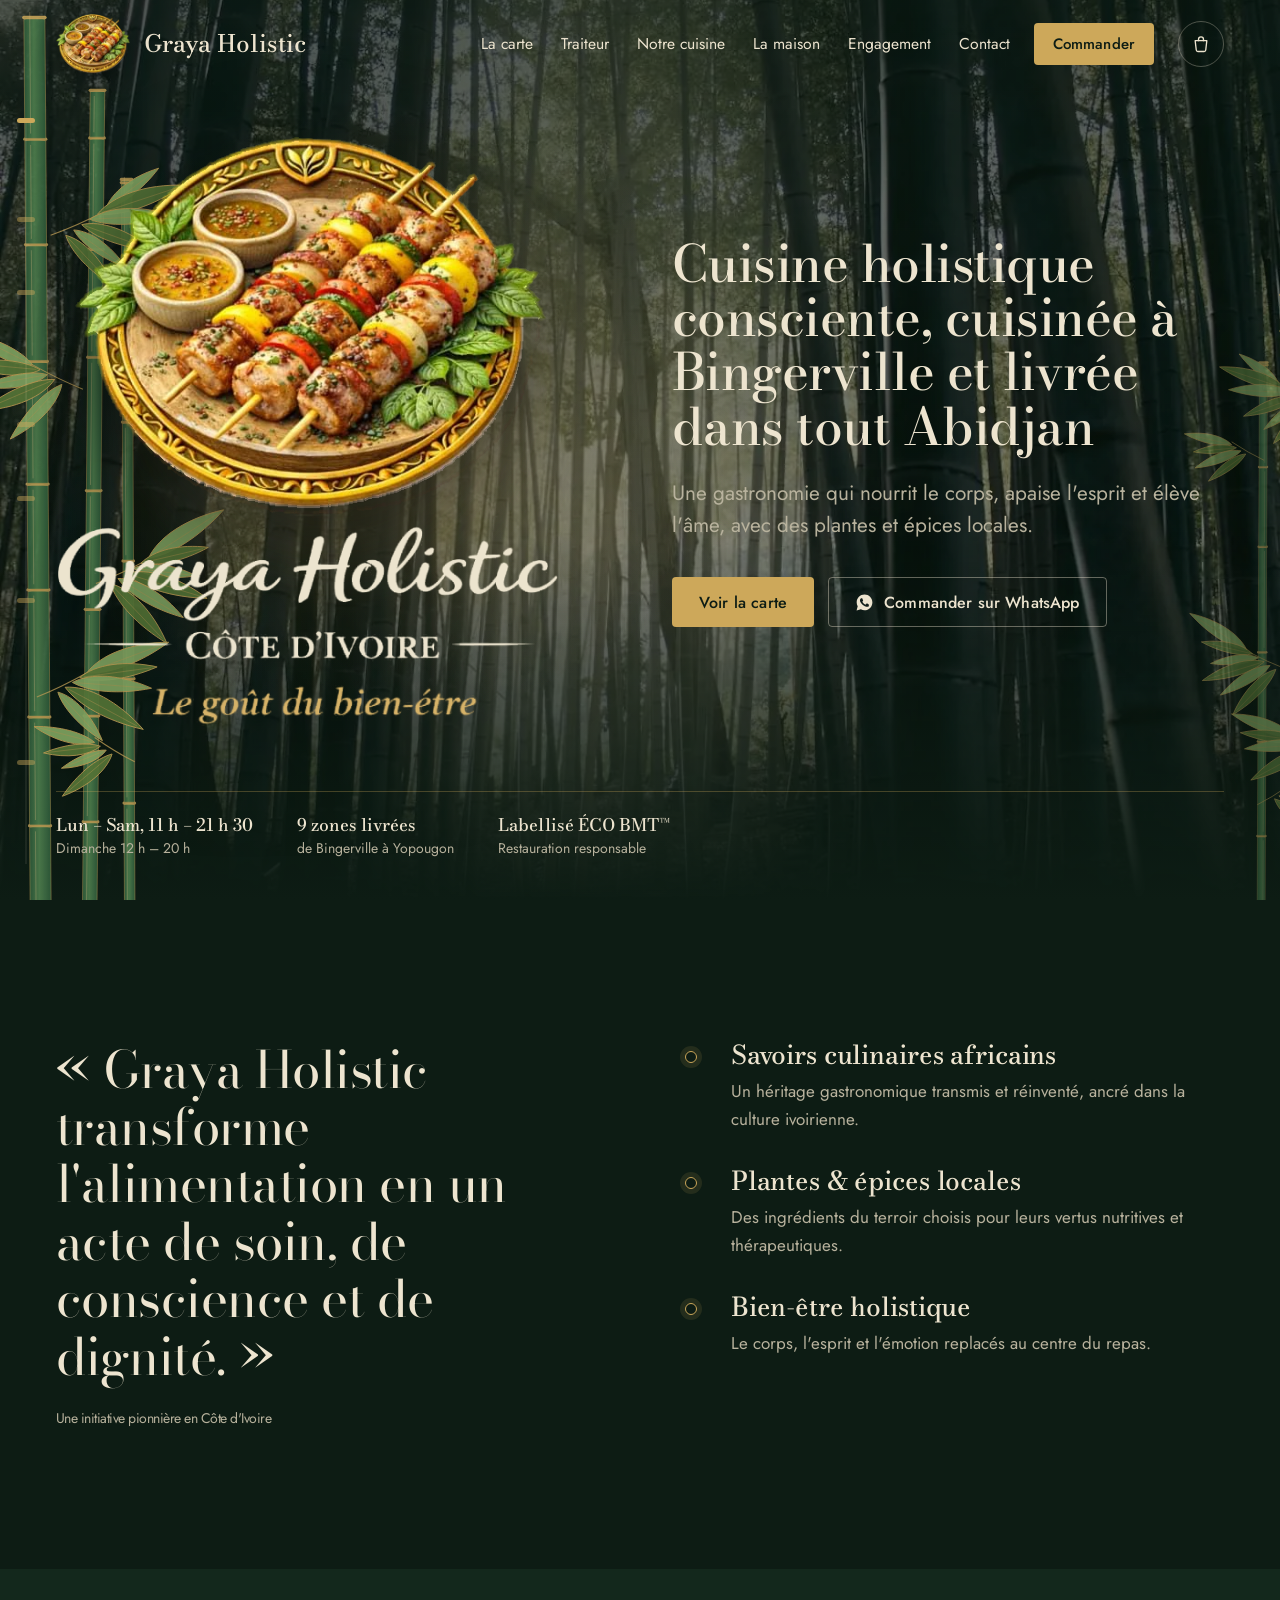
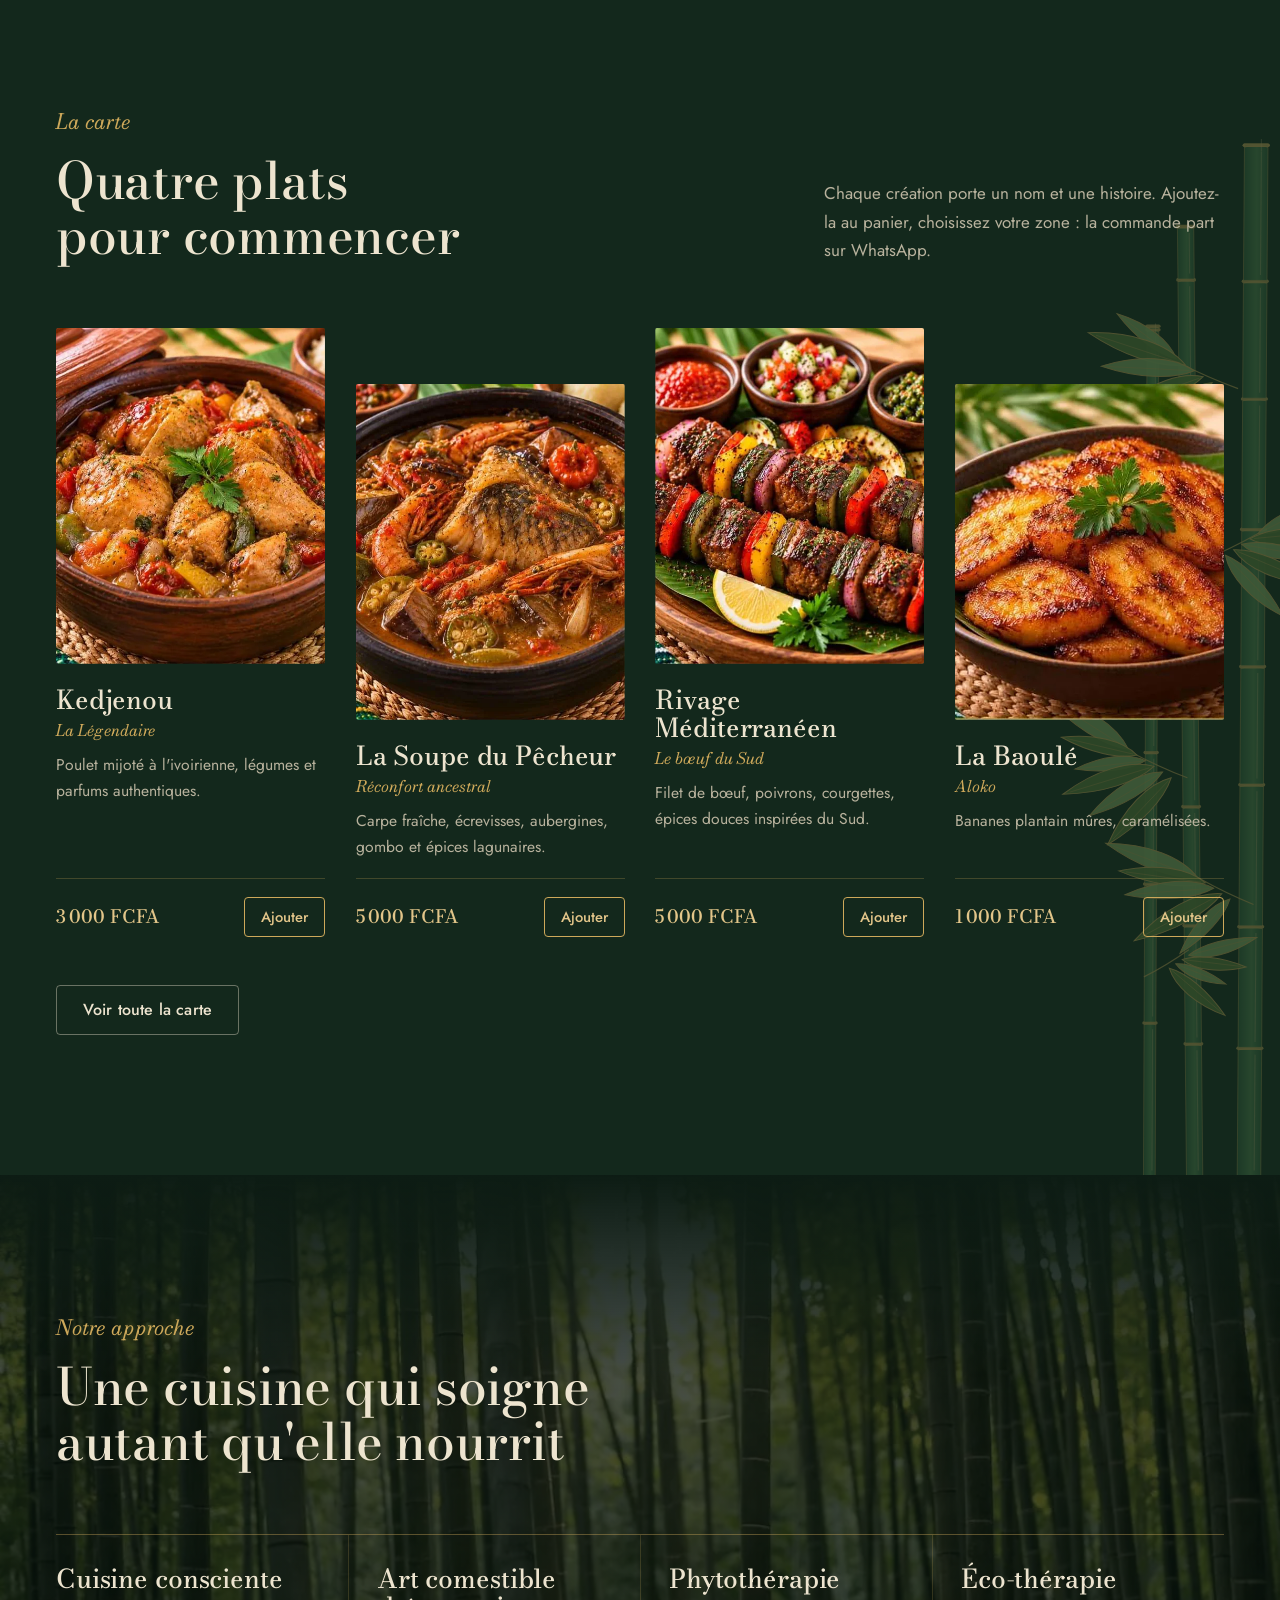
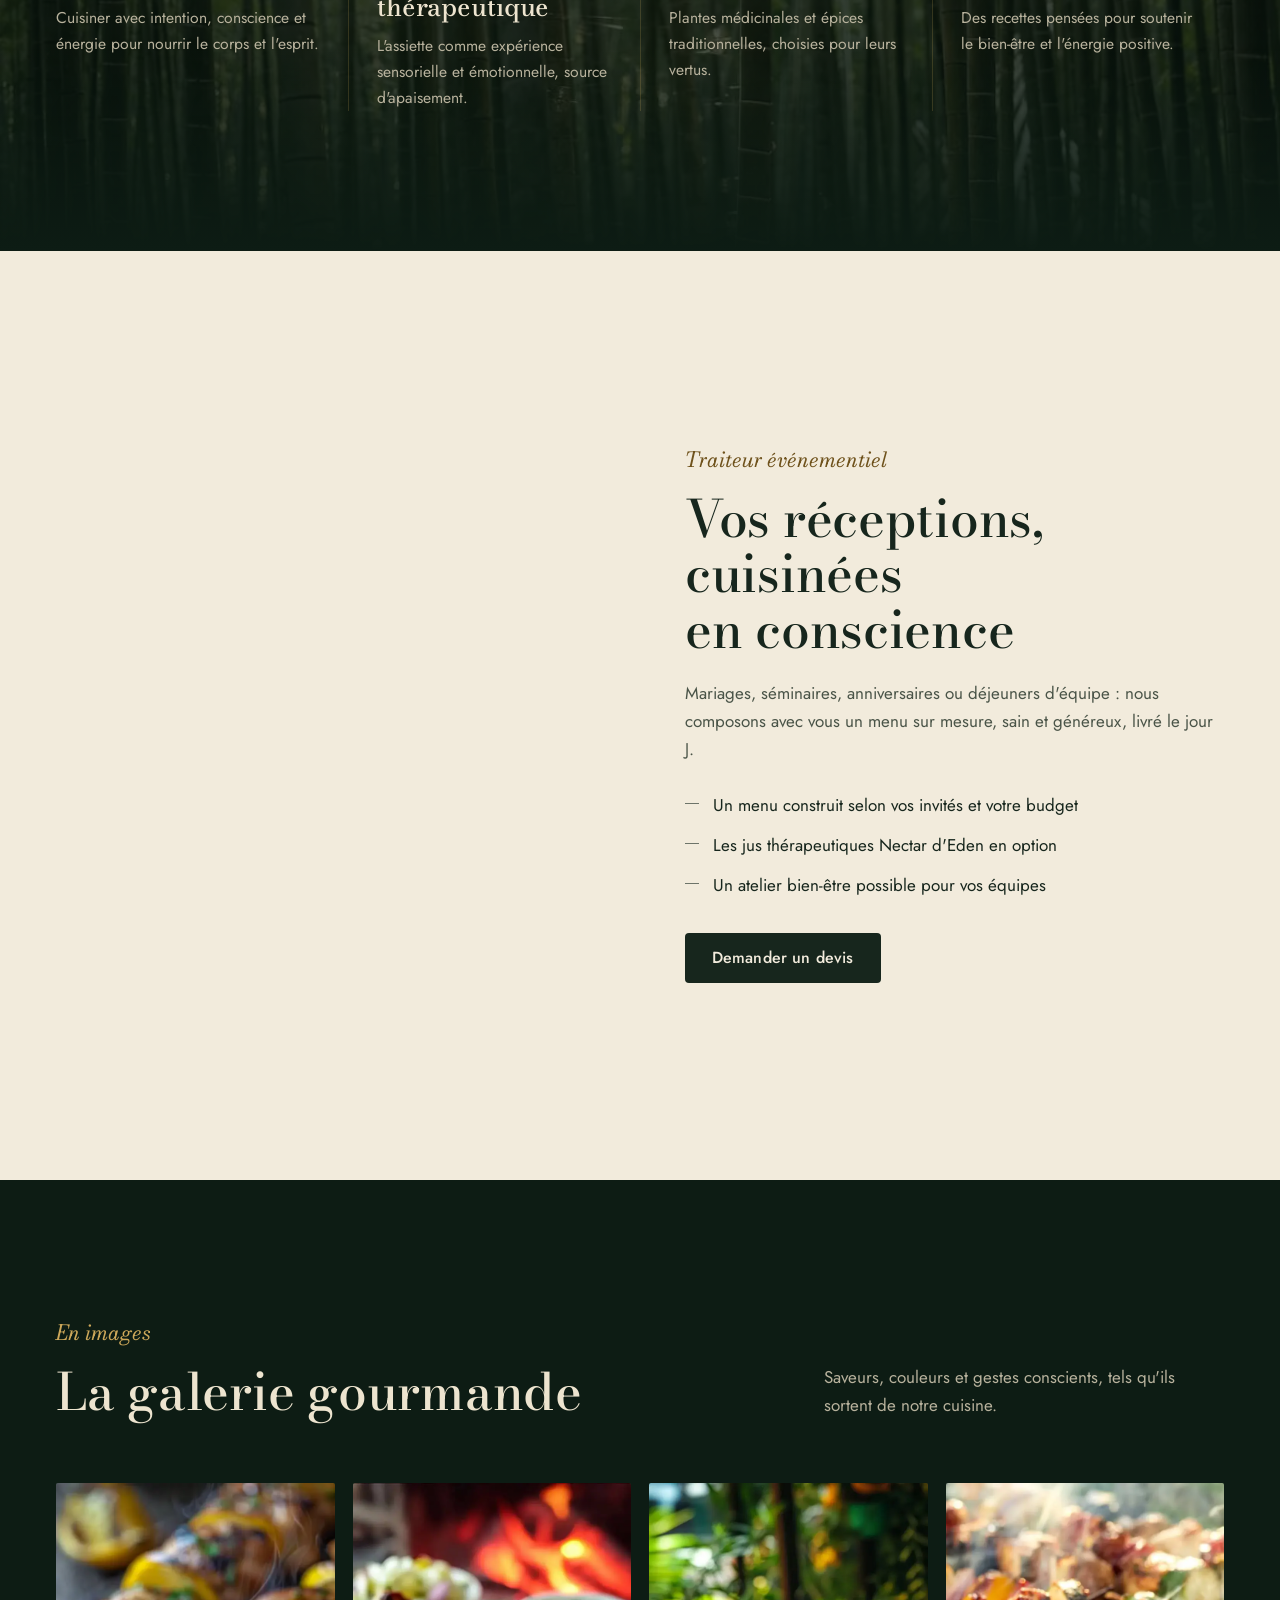
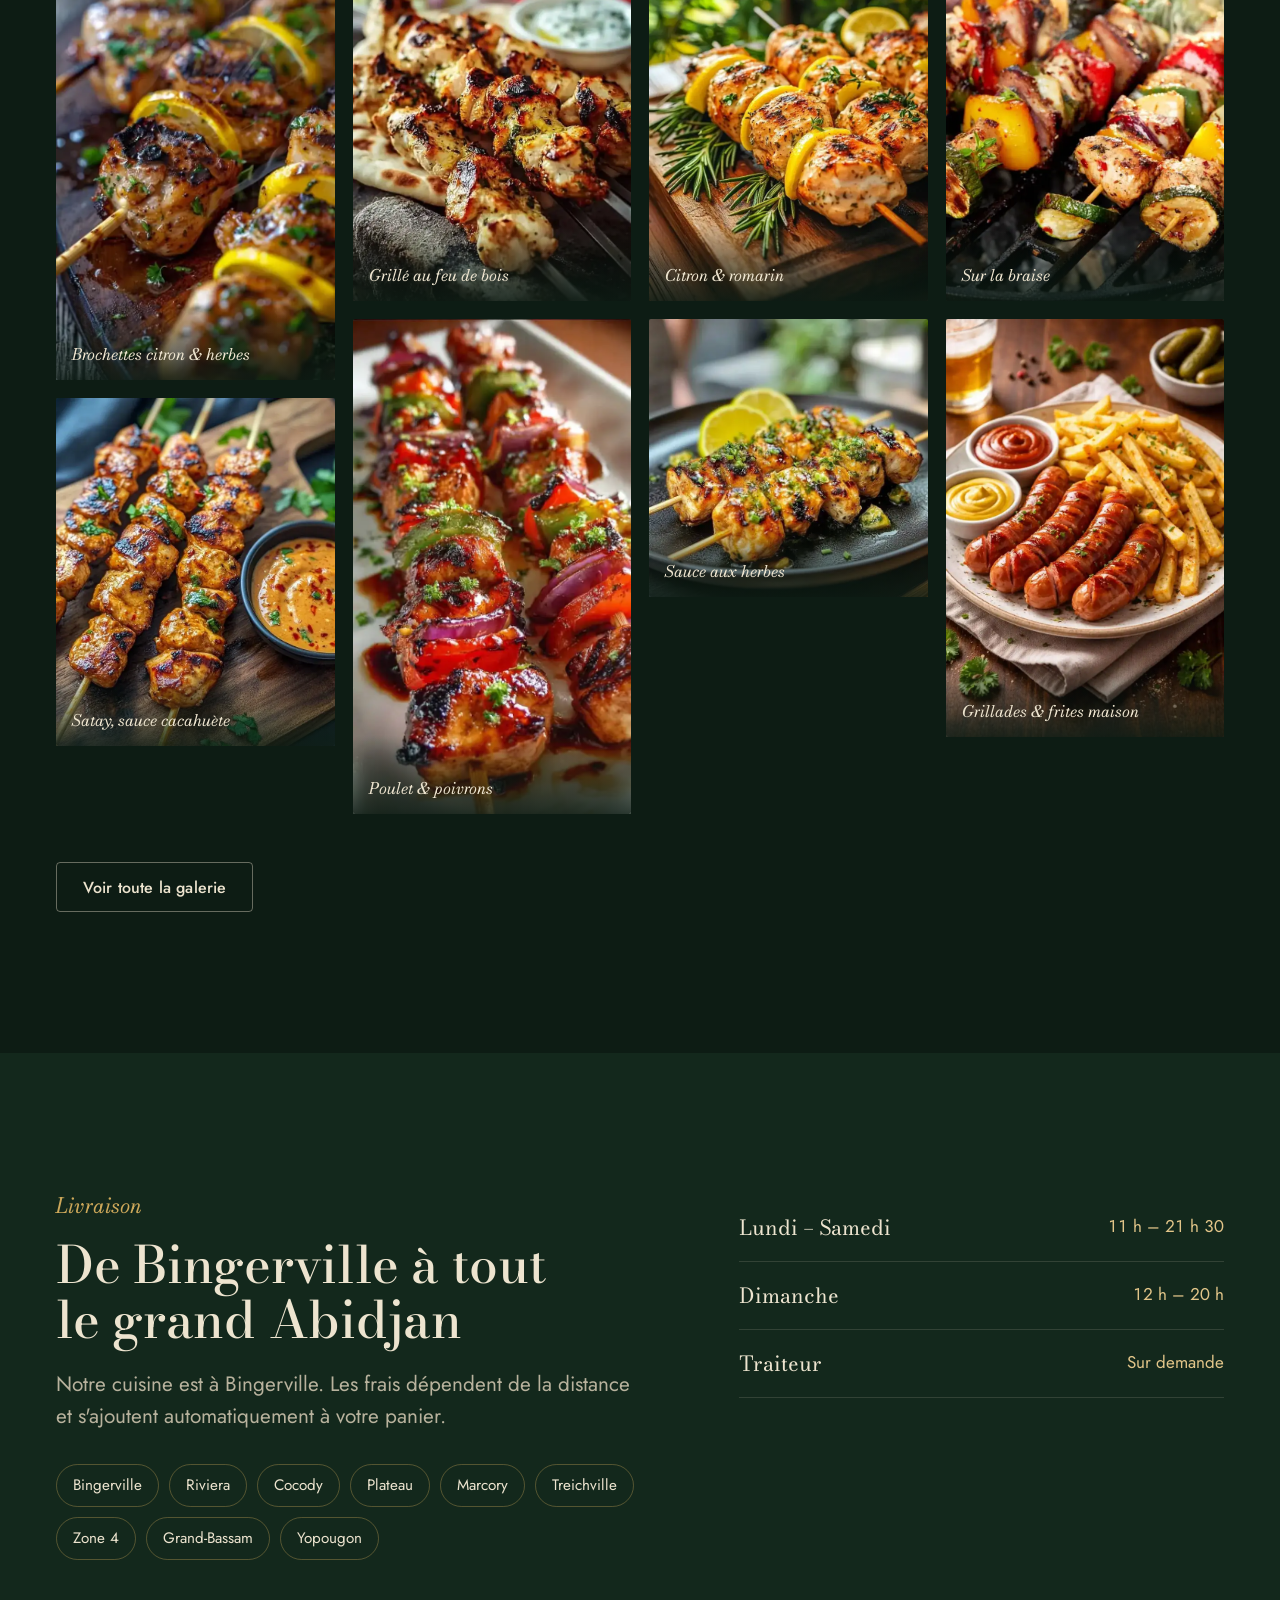
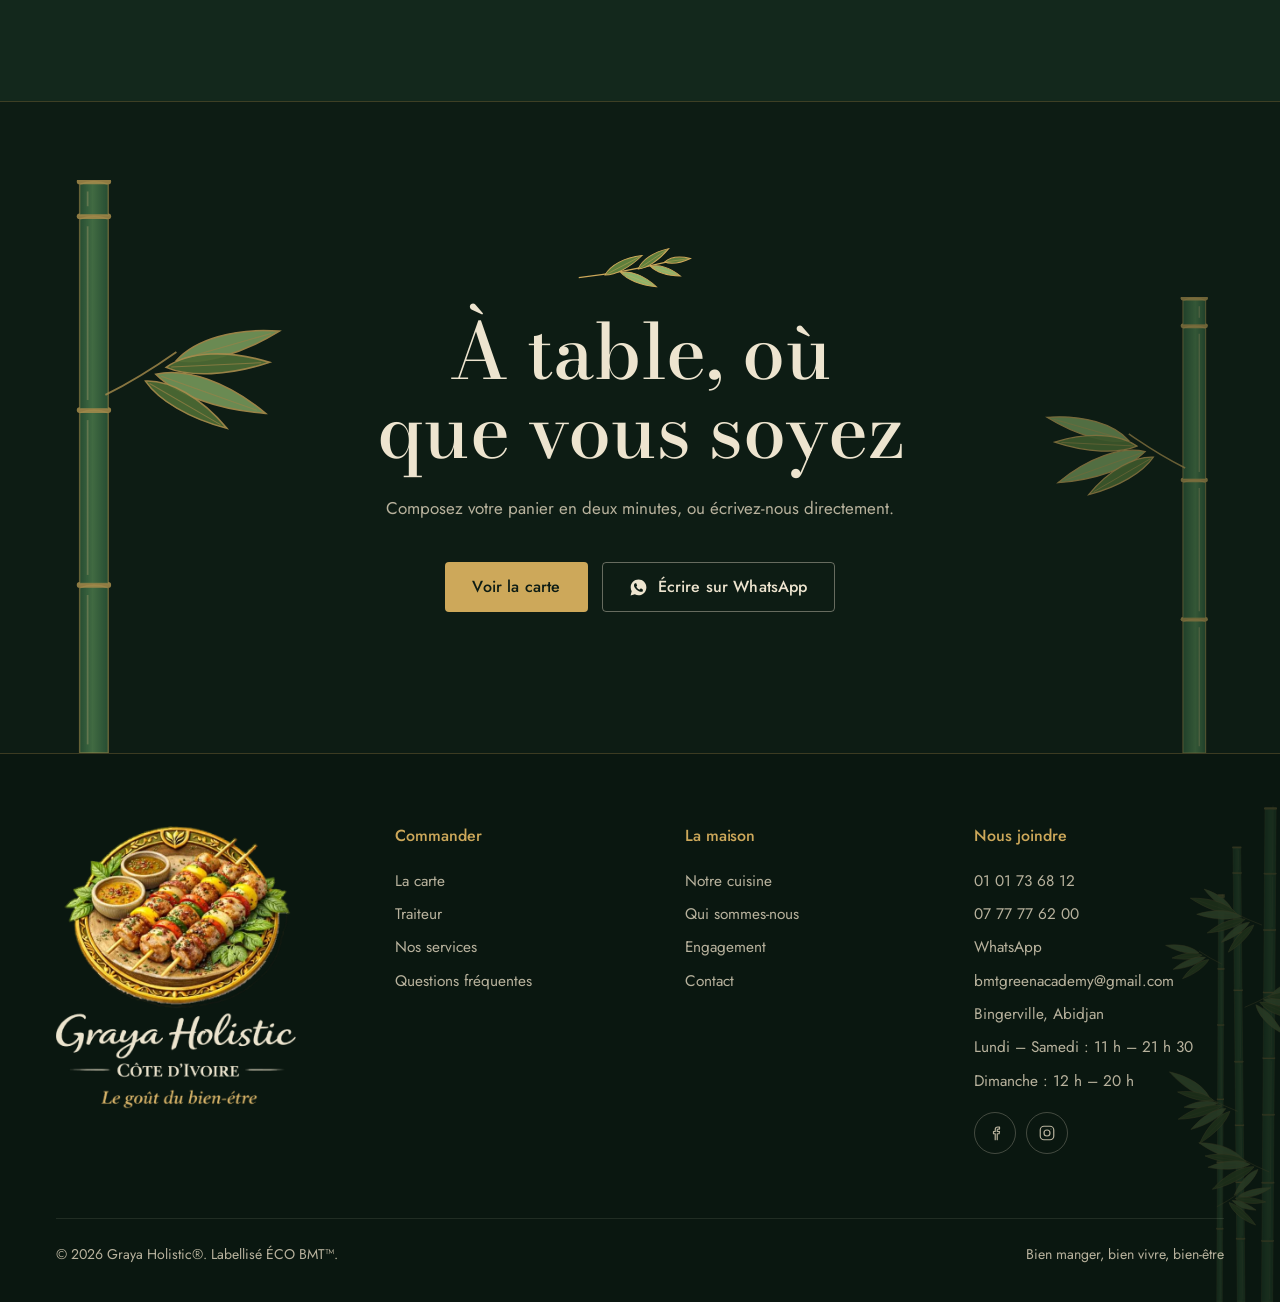
==== commit 6f4f6b33: "Refonte premium « Nuit de bambouseraie » - Logo détouré proprement (sans liseré blanc), mis en grand" ====
--- a/index.html
+++ b/index.html
@@ -3,412 +3,200 @@
 <head>
 <meta charset="UTF-8">
 <script>document.documentElement.classList.add('js')</script>
-<meta name="viewport" content="width=device-width, initial-scale=1.0, viewport-fit=cover">
-<title>Graya Holistic® — Cuisine Holistique Consciente à Abidjan</title>
-<meta name="description" content="Graya Holistic® — cuisine holistique consciente livrée à Abidjan. Atelier culinaire virtuel & traiteur éco-conscient. Une gastronomie qui nourrit le corps, apaise l'esprit et élève l'âme, en harmonie avec la nature.">
+<meta name="viewport" content="width=device-width, initial-scale=1, viewport-fit=cover">
+<title>Graya Holistic — Cuisine holistique consciente à Bingerville, Abidjan</title>
+<meta name="description" content="Cuisine holistique consciente cuisinée à Bingerville et livrée dans tout Abidjan : brochettes signature, soupes, jus thérapeutiques Nectar d&#x27;Eden, traiteur. Commande sur WhatsApp.">
+<link rel="canonical" href="https://xtruck149.github.io/GrayaHolistic/">
+<meta name="theme-color" content="#0D1C14">
 <link rel="icon" href="assets/img/favicon.ico" sizes="any">
 <link rel="icon" href="assets/img/favicon-32.png" type="image/png" sizes="32x32">
-<link rel="icon" href="assets/img/favicon-16.png" type="image/png" sizes="16x16">
 <link rel="apple-touch-icon" href="assets/img/apple-touch-icon.png">
 <link rel="manifest" href="assets/site.webmanifest">
-<meta name="theme-color" content="#2E6E4C">
-<meta property="og:title" content="Graya Holistic® — Cuisine Holistique Consciente, livrée à Abidjan">
-<meta property="og:description" content="Atelier culinaire virtuel & traiteur éco-conscient à Abidjan. Une gastronomie consciente qui nourrit le corps, apaise l'esprit et élève l'âme.">
 <meta property="og:type" content="website">
+<meta property="og:locale" content="fr_CI">
+<meta property="og:site_name" content="Graya Holistic">
+<meta property="og:title" content="Graya Holistic — Cuisine holistique consciente à Bingerville, Abidjan">
+<meta property="og:description" content="Cuisine holistique consciente cuisinée à Bingerville et livrée dans tout Abidjan : brochettes signature, soupes, jus thérapeutiques Nectar d&#x27;Eden, traiteur. Commande sur WhatsApp.">
 <meta property="og:url" content="https://xtruck149.github.io/GrayaHolistic/">
-<meta property="og:locale" content="fr_CI">
 <meta property="og:image" content="https://xtruck149.github.io/GrayaHolistic/assets/img/og-image.jpg">
 <meta property="og:image:width" content="1200">
 <meta property="og:image:height" content="630">
 <meta name="twitter:card" content="summary_large_image">
-<meta name="twitter:image" content="https://xtruck149.github.io/GrayaHolistic/assets/img/og-image.jpg">
-<meta name="twitter:title" content="Graya Holistic® — Cuisine Holistique Consciente, livrée à Abidjan">
-<meta name="twitter:description" content="Atelier culinaire virtuel & traiteur éco-conscient à Abidjan. Une gastronomie consciente qui nourrit le corps, apaise l'esprit et élève l'âme.">
-<link rel="canonical" href="https://xtruck149.github.io/GrayaHolistic/">
-<link rel="preconnect" href="https://fonts.googleapis.com">
-<link rel="preconnect" href="https://fonts.gstatic.com" crossorigin>
-<link rel="stylesheet" href="https://fonts.googleapis.com/css2?family=Playfair+Display:wght@500;600;700;800&family=Plus+Jakarta+Sans:wght@400;500;600;700;800&display=swap">
-<link rel="stylesheet" href="assets/css/style.css?v=20">
-<script type="application/ld+json">
-{
-  "@context": "https://schema.org",
-  "@type": "FoodEstablishment",
-  "name": "Graya Holistic",
-  "alternateName": "Graya Holistic — Cuisine Holistique Consciente",
-  "url": "https://xtruck149.github.io/GrayaHolistic/",
-  "logo": "https://xtruck149.github.io/GrayaHolistic/assets/img/logo-mark.png",
-  "image": "https://xtruck149.github.io/GrayaHolistic/assets/img/og-image.jpg",
-  "description": "Graya Holistic est un atelier culinaire virtuel et un service de livraison éco-conscient en Côte d'Ivoire qui transforme l'alimentation en un acte de soin, de conscience et de dignité.",
-  "servesCuisine": "Cuisine holistique consciente, ivoirienne et africaine",
-  "hasMenu": "https://xtruck149.github.io/GrayaHolistic/menu.html",
-  "priceRange": "500 FCFA - 5 000 FCFA",
-  "address": {
-    "@type": "PostalAddress",
-    "addressLocality": "Abidjan",
-    "addressCountry": "CI"
-  },
-  "areaServed": [
-    "Bingerville", "Riviera", "Cocody", "Plateau", "Marcory",
-    "Treichville", "Zone 4", "Grand-Bassam", "Yopougon"
-  ],
-  "openingHoursSpecification": [
-    { "@type": "OpeningHoursSpecification", "dayOfWeek": ["Monday","Tuesday","Wednesday","Thursday","Friday","Saturday"], "opens": "11:00", "closes": "21:30" },
-    { "@type": "OpeningHoursSpecification", "dayOfWeek": "Sunday", "opens": "12:00", "closes": "20:00" }
-  ],
-  "telephone": "+2250101736812",
-  "email": "bmtgreenacademy@gmail.com",
-  "sameAs": [
-    "https://facebook.com/bmtgreenacademy",
-    "https://instagram.com/bmtgreenacademy"
-  ]
-}
-</script>
+<link rel="preload" href="assets/fonts/bodoni-moda-latin-opsz-normal.woff2" as="font" type="font/woff2" crossorigin>
+<link rel="preload" href="assets/fonts/jost-latin-400-normal.woff2" as="font" type="font/woff2" crossorigin>
+<link rel="preload" href="assets/img/logo-lockup.webp" as="image" type="image/webp">
+<link rel="stylesheet" href="assets/css/style.css?v=30">
+<script type="application/ld+json">{"@context": "https://schema.org", "@type": "Restaurant", "@id": "https://xtruck149.github.io/GrayaHolistic/#restaurant", "name": "Graya Holistic", "alternateName": "Graya Holistic — Cuisine Holistique Consciente", "url": "https://xtruck149.github.io/GrayaHolistic/", "logo": "https://xtruck149.github.io/GrayaHolistic/assets/img/logo-plate.png", "image": "https://xtruck149.github.io/GrayaHolistic/assets/img/og-image.jpg", "description": "Atelier culinaire et traiteur à Bingerville (Abidjan) : cuisine holistique consciente, livrée dans le grand Abidjan.", "servesCuisine": ["Ivoirienne", "Africaine", "Cuisine holistique"], "priceRange": "500 – 5 000 FCFA", "currenciesAccepted": "XOF", "hasMenu": "https://xtruck149.github.io/GrayaHolistic/menu.html", "acceptsReservations": false, "address": {"@type": "PostalAddress", "addressLocality": "Bingerville", "addressRegion": "Abidjan", "addressCountry": "CI"}, "areaServed": ["Bingerville", "Riviera", "Cocody", "Plateau", "Marcory", "Treichville", "Zone 4", "Grand-Bassam", "Yopougon"], "openingHoursSpecification": [{"@type": "OpeningHoursSpecification", "dayOfWeek": ["Monday", "Tuesday", "Wednesday", "Thursday", "Friday", "Saturday"], "opens": "11:00", "closes": "21:30"}, {"@type": "OpeningHoursSpecification", "dayOfWeek": ["Sunday"], "opens": "12:00", "closes": "20:00"}], "telephone": "+2250101736812", "email": "bmtgreenacademy@gmail.com", "sameAs": ["https://facebook.com/bmtgreenacademy", "https://instagram.com/bmtgreenacademy"]}</script>
 </head>
 <body>
-<a href="#main-content" class="skip-link">Aller au contenu principal</a>
-
+<a href="#main" class="skip-link">Aller au contenu</a>
 <header class="site-header">
-  <nav class="nav" aria-label="Navigation principale">
-    <a href="index.html" class="logo" aria-label="Graya Holistic — accueil"><picture><source srcset="assets/img/logo-mark.webp" type="image/webp"><img src="assets/img/logo-mark.png" alt="" class="logo-mark" width="104" height="104"></picture><span class="logo-text">Graya <span>Holistic</span></span></a>
-    <ul class="nav-links">
-      <li><a href="a-propos.html">Qui sommes-nous</a></li>
-      <li><a href="notre-cuisine.html">Notre Cuisine</a></li>
-      <li><a href="menu.html">Menu</a></li>
-      <li><a href="services.html">Nos Services</a></li>
-      <li><a href="engagement.html">Engagement</a></li>
-      <li><a href="contact.html">Contact</a></li>
+  <div class="shell header-row">
+    <a href="index.html" class="brand" aria-label="Graya Holistic, accueil">
+      <picture><source srcset="assets/img/logo-plate-160.webp" type="image/webp"><img src="assets/img/logo-plate-160.png" alt="" width="160" height="128"></picture>
+      <span>Graya Holistic</span>
+    </a>
+    <nav class="nav" id="site-nav" aria-label="Navigation principale"><a href="menu.html">La carte</a><a href="traiteur.html">Traiteur</a><a href="notre-cuisine.html">Notre cuisine</a><a href="a-propos.html">La maison</a><a href="engagement.html">Engagement</a><a href="contact.html">Contact</a></nav>
+    <a href="menu.html" class="btn btn--gold btn--sm header-cta">Commander</a>
+    <button type="button" class="cart-btn" data-cart-open aria-label="Ouvrir le panier"><svg viewBox="0 0 24 24" fill="none" stroke="currentColor" stroke-width="1.6" stroke-linecap="round" stroke-linejoin="round" aria-hidden="true"><path d="M5 8h14l-1.3 11.2a2 2 0 0 1-2 1.8H8.3a2 2 0 0 1-2-1.8L5 8Z"/><path d="M9 8V6.5a3 3 0 0 1 6 0V8"/></svg><span class="cart-count" data-cart-count hidden>0</span></button>
+    <button type="button" class="burger" aria-label="Ouvrir le menu" aria-expanded="false" aria-controls="site-nav"><svg viewBox="0 0 24 24" fill="none" stroke="currentColor" stroke-width="1.6" stroke-linecap="round" aria-hidden="true"><path d="M4 8h16M4 16h16"/></svg></button>
+  </div>
+</header>
+<main id="main">
+<section class="hero" data-stalk="Accueil">
+  <div class="hero-bg" data-parallax><picture><source srcset="assets/img/bamboo/bamboo-sunlit-path-720.webp 720w, assets/img/bamboo/bamboo-sunlit-path-1400.webp 1200w" sizes="100vw" type="image/webp"><img src="assets/img/bamboo/bamboo-sunlit-path.jpg" alt="" width="1200" height="1800" fetchpriority="high"></picture></div>
+  <img class="deco deco--hero-l" src="assets/img/deco/bamboo-grove.svg" alt="" aria-hidden="true">
+  <img class="deco deco--hero-r" src="assets/img/deco/bamboo-grove.svg" alt="" aria-hidden="true">
+  <div class="shell hero-inner">
+    <div class="hero-logo">
+      <picture><source srcset="assets/img/logo-lockup.webp" type="image/webp"><img src="assets/img/logo-lockup.png" alt="Graya Holistic, Côte d'Ivoire — Le goût du bien-être" width="548" height="644" fetchpriority="high"></picture>
+    </div>
+    <div class="hero-copy">
+      <h1>Cuisine holistique consciente, cuisinée à Bingerville et livrée dans tout Abidjan</h1>
+      <p class="lead">Une gastronomie qui nourrit le corps, apaise l'esprit et élève l'âme, avec des plantes et épices locales.</p>
+      <div class="actions">
+        <a href="menu.html" class="btn btn--gold">Voir la carte</a>
+        <a href="https://wa.me/2250101736812?text=Bonjour%20Graya%20Holistic%2C%20je%20souhaite%20passer%20une%20commande." class="btn btn--ghost"><svg viewBox="0 0 24 24" fill="currentColor" aria-hidden="true"><path d="M12.04 2C6.58 2 2.13 6.45 2.13 11.91c0 1.75.46 3.39 1.26 4.81L2 22l5.41-1.42a9.87 9.87 0 0 0 4.63 1.18h.01c5.46 0 9.9-4.45 9.9-9.91C21.95 6.45 17.5 2 12.04 2zm5.78 14.03c-.24.68-1.4 1.3-1.93 1.38-.5.08-1.12.11-1.81-.11-.42-.13-.96-.31-1.65-.61-2.9-1.25-4.79-4.17-4.94-4.36-.14-.19-1.18-1.57-1.18-3 0-1.42.75-2.12 1.02-2.41.26-.29.57-.36.76-.36l.55.01c.18.01.41-.07.64.49.24.58.81 2 .88 2.14.07.14.11.31.02.5-.09.19-.14.31-.27.48l-.41.5c-.14.14-.28.29-.12.57.16.28.71 1.17 1.52 1.9 1.05.94 1.93 1.23 2.21 1.37.28.14.44.12.6-.07.16-.19.68-.79.86-1.06.18-.27.36-.22.6-.13.24.09 1.53.72 1.79.85.26.13.43.19.5.3.07.11.07.62-.17 1.3z"/></svg>Commander sur WhatsApp</a>
+      </div>
+    </div>
+  </div>
+  <div class="shell hero-facts">
+    <span><strong>Lun – Sam, 11 h – 21 h 30</strong>Dimanche 12 h – 20 h</span>
+    <span><strong>9 zones livrées</strong>de Bingerville à Yopougon</span>
+    <span><strong>Labellisé ÉCO BMT™</strong>Restauration responsable</span>
+  </div>
+</section>
+
+<section class="band" data-stalk="Nos racines">
+  <div class="shell manifesto">
+    <blockquote>« Graya Holistic transforme l'alimentation en un acte de soin, de conscience et de dignité. »<cite>Une initiative pionnière en Côte d'Ivoire</cite></blockquote>
+    <ul class="roots">
+      <li><div><h2 class="h3">Savoirs culinaires africains</h2><p>Un héritage gastronomique transmis et réinventé, ancré dans la culture ivoirienne.</p></div></li>
+      <li><div><h2 class="h3">Plantes &amp; épices locales</h2><p>Des ingrédients du terroir choisis pour leurs vertus nutritives et thérapeutiques.</p></div></li>
+      <li><div><h2 class="h3">Bien-être holistique</h2><p>Le corps, l'esprit et l'émotion replacés au centre du repas.</p></div></li>
     </ul>
-    <div class="nav-cta"><a href="https://wa.me/2250101736812?text=Bonjour%20Graya%20Holistic%2C%20je%20souhaite%20passer%20une%20commande." class="btn btn-primary btn-sm">Commander</a></div>
-    <button type="button" class="burger" aria-label="Ouvrir le menu" aria-expanded="false">
-      <span></span><span></span><span></span>
-    </button>
-  </nav>
-</header>
-
-<div class="marquee-strip" aria-hidden="true">
-  <div class="marquee-track">
-    <span>Cuisine Consciente</span><span class="dot">•</span>
-    <span>Art Comestible Thérapeutique</span><span class="dot">•</span>
-    <span>Phytothérapie &amp; Éco-thérapie</span><span class="dot">•</span>
-    <span>Labellisé ÉCO BMT™</span><span class="dot">•</span>
-    <span>Commandez sur WhatsApp</span><span class="dot">•</span>
-  </div>
-</div>
-
-<main id="main-content">
-<section class="hero hero--default hero--tall">
-  <span class="hero-blob b1"></span>
-  <span class="hero-blob b2"></span>
-  <div class="wrap hero-inner hero-inner--split">
-    <div class="hero-copy">
-      <picture><source srcset="assets/img/logo-square.webp" type="image/webp"><img src="assets/img/logo-square.png" alt="Graya Holistic®" class="hero-photo-brand-logo hero-photo-brand-logo--top" width="560" height="560" fetchpriority="high"></picture>
-      <div class="hero-brand-badge">
-        <span class="hero-brand-badge-name">Graya Holistic®</span>
-        <span class="hero-brand-badge-sub">Cuisine Holistique Consciente™</span>
-        <span class="hero-brand-badge-city">Abidjan</span>
+  </div>
+</section>
+
+<section class="band band--canopee" data-stalk="La carte">
+  <img class="deco deco--band-r" src="assets/img/deco/bamboo-grove.svg" alt="" aria-hidden="true" loading="lazy">
+  <div class="shell">
+    <div class="section-head">
+      <div><p class="kicker">La carte</p><h2>Quatre plats pour commencer</h2></div>
+      <p>Chaque création porte un nom et une histoire. Ajoutez-la au panier, choisissez votre zone : la commande part sur WhatsApp.</p>
+    </div>
+    <div class="dishes">
+      <article class="dish">
+        <div class="dish-img" data-unveil><picture><source srcset="assets/img/plats/soupe-kedjenou.webp" type="image/webp"><img src="assets/img/plats/soupe-kedjenou.jpg" alt="Kedjenou" width="640" height="640" loading="lazy" decoding="async"></picture></div>
+        <h3>Kedjenou</h3><p class="sub">La Légendaire</p>
+        <p>Poulet mijoté à l&#x27;ivoirienne, légumes et parfums authentiques.</p>
+        <div class="dish-foot"><span class="price">3 000 FCFA</span><button type="button" class="add" data-add data-id="kedjenou" data-name="Kedjenou" data-price="3000">Ajouter<span class="sr-only"> Kedjenou au panier</span></button></div>
+      </article>
+      <article class="dish">
+        <div class="dish-img" data-unveil><picture><source srcset="assets/img/plats/soupe-du-pecheur.webp" type="image/webp"><img src="assets/img/plats/soupe-du-pecheur.jpg" alt="La Soupe du Pêcheur" width="640" height="640" loading="lazy" decoding="async"></picture></div>
+        <h3>La Soupe du Pêcheur</h3><p class="sub">Réconfort ancestral</p>
+        <p>Carpe fraîche, écrevisses, aubergines, gombo et épices lagunaires.</p>
+        <div class="dish-foot"><span class="price">5 000 FCFA</span><button type="button" class="add" data-add data-id="soupe-pecheur" data-name="La Soupe du Pêcheur" data-price="5000">Ajouter<span class="sr-only"> La Soupe du Pêcheur au panier</span></button></div>
+      </article>
+      <article class="dish">
+        <div class="dish-img" data-unveil><picture><source srcset="assets/img/plats/brochette-rivage-mediterraneen.webp" type="image/webp"><img src="assets/img/plats/brochette-rivage-mediterraneen.jpg" alt="Rivage Méditerranéen" width="640" height="640" loading="lazy" decoding="async"></picture></div>
+        <h3>Rivage Méditerranéen</h3><p class="sub">Le bœuf du Sud</p>
+        <p>Filet de bœuf, poivrons, courgettes, épices douces inspirées du Sud.</p>
+        <div class="dish-foot"><span class="price">5 000 FCFA</span><button type="button" class="add" data-add data-id="rivage" data-name="Rivage Méditerranéen" data-price="5000">Ajouter<span class="sr-only"> Rivage Méditerranéen au panier</span></button></div>
+      </article>
+      <article class="dish">
+        <div class="dish-img" data-unveil><picture><source srcset="assets/img/plats/accomp-aloko-baoule.webp" type="image/webp"><img src="assets/img/plats/accomp-aloko-baoule.jpg" alt="La Baoulé" width="640" height="640" loading="lazy" decoding="async"></picture></div>
+        <h3>La Baoulé</h3><p class="sub">Aloko</p>
+        <p>Bananes plantain mûres, caramélisées.</p>
+        <div class="dish-foot"><span class="price">1 000 FCFA</span><button type="button" class="add" data-add data-id="baoule" data-name="La Baoulé" data-price="1000">Ajouter<span class="sr-only"> La Baoulé au panier</span></button></div>
+      </article>
+    </div>
+    <div class="actions mt-xl"><a href="menu.html" class="btn btn--ghost">Voir toute la carte</a></div>
+  </div>
+</section>
+
+<section class="band band--photo" data-stalk="Notre approche">
+  <div class="photo" data-parallax><picture><source srcset="assets/img/bamboo/bamboo-grove-golden-720.webp 720w, assets/img/bamboo/bamboo-grove-golden-1400.webp 1200w" sizes="100vw" type="image/webp"><img src="assets/img/bamboo/bamboo-grove-golden.jpg" alt="" width="1200" height="1920" loading="lazy" decoding="async"></picture></div>
+  <div class="shell">
+    <div class="section-head"><div><p class="kicker">Notre approche</p><h2>Une cuisine qui soigne autant qu'elle nourrit</h2></div></div>
+    <ul class="pillars">
+      <li><h3>Cuisine consciente</h3><p>Cuisiner avec intention, conscience et énergie pour nourrir le corps et l'esprit.</p></li>
+      <li><h3>Art comestible thérapeutique</h3><p>L'assiette comme expérience sensorielle et émotionnelle, source d'apaisement.</p></li>
+      <li><h3>Phytothérapie</h3><p>Plantes médicinales et épices traditionnelles, choisies pour leurs vertus.</p></li>
+      <li><h3>Éco-thérapie</h3><p>Des recettes pensées pour soutenir le bien-être et l'énergie positive.</p></li>
+    </ul>
+  </div>
+</section>
+
+<section class="band band--papier" data-stalk="Traiteur">
+  <div class="shell split">
+    <div class="split-media" data-unveil>
+      <picture><source srcset="assets/img/gallery/plat-08.webp" type="image/webp"><img src="assets/img/gallery/plat-08.jpg" alt="Grillades et frites maison dressées pour un buffet" width="605" height="1080" loading="lazy" decoding="async"></picture>
+      <picture><source srcset="assets/img/gallery/plat-18.webp" type="image/webp"><img src="assets/img/gallery/plat-18.jpg" alt="Salade fraîcheur, tomates cerises et concombre" class="inset" width="605" height="1080" loading="lazy" decoding="async"></picture>
+    </div>
+    <div>
+      <p class="kicker">Traiteur événementiel</p>
+      <h2>Vos réceptions, cuisinées en conscience</h2>
+      <p>Mariages, séminaires, anniversaires ou déjeuners d'équipe : nous composons avec vous un menu sur mesure, sain et généreux, livré le jour J.</p>
+      <ul class="checklist">
+        <li>Un menu construit selon vos invités et votre budget</li>
+        <li>Les jus thérapeutiques Nectar d'Eden en option</li>
+        <li>Un atelier bien-être possible pour vos équipes</li>
+      </ul>
+      <a href="traiteur.html" class="btn btn--gold">Demander un devis</a>
+    </div>
+  </div>
+</section>
+
+<section class="band" data-stalk="Galerie">
+  <div class="shell">
+    <div class="section-head"><div><p class="kicker">En images</p><h2>La galerie gourmande</h2></div><p>Saveurs, couleurs et gestes conscients, tels qu'ils sortent de notre cuisine.</p></div>
+    <div class="gallery" data-gallery data-limit="8"></div><noscript><p class="lead">Activez JavaScript pour voir la galerie.</p></noscript>
+    <div class="actions mt-xl"><a href="notre-cuisine.html#galerie" class="btn btn--ghost">Voir toute la galerie</a></div>
+  </div>
+</section>
+
+<section class="band band--canopee" data-stalk="Livraison">
+  <div class="shell info">
+    <div>
+      <p class="kicker">Livraison</p>
+      <h2>De Bingerville à tout le grand Abidjan</h2>
+      <p class="lead">Notre cuisine est à Bingerville. Les frais dépendent de la distance et s'ajoutent automatiquement à votre panier.</p>
+      <ul class="zones"><li>Bingerville</li><li>Riviera</li><li>Cocody</li><li>Plateau</li><li>Marcory</li><li>Treichville</li><li>Zone 4</li><li>Grand-Bassam</li><li>Yopougon</li></ul>
+    </div>
+    <dl class="hours"><dt>Lundi – Samedi</dt><dd>11 h – 21 h 30</dd><dt>Dimanche</dt><dd>12 h – 20 h</dd><dt>Traiteur</dt><dd>Sur demande</dd></dl>
+  </div>
+</section>
+
+<section class="band cta">
+  <img class="deco deco--cta-l" src="assets/img/deco/bamboo-culm.svg" alt="" aria-hidden="true" loading="lazy">
+  <img class="deco deco--cta-r" src="assets/img/deco/bamboo-culm.svg" alt="" aria-hidden="true" loading="lazy">
+  <div class="shell">
+    <img class="sprig" src="assets/img/deco/bamboo-sprig.svg" alt="" aria-hidden="true" width="160" height="60" loading="lazy">
+    <h2>À table, où que vous soyez</h2>
+    <p>Composez votre panier en deux minutes, ou écrivez-nous directement.</p>
+    <div class="actions"><a href="menu.html" class="btn btn--gold">Voir la carte</a><a href="https://wa.me/2250101736812?text=Bonjour%20Graya%20Holistic%2C%20j%27ai%20une%20question." class="btn btn--ghost"><svg viewBox="0 0 24 24" fill="currentColor" aria-hidden="true"><path d="M12.04 2C6.58 2 2.13 6.45 2.13 11.91c0 1.75.46 3.39 1.26 4.81L2 22l5.41-1.42a9.87 9.87 0 0 0 4.63 1.18h.01c5.46 0 9.9-4.45 9.9-9.91C21.95 6.45 17.5 2 12.04 2zm5.78 14.03c-.24.68-1.4 1.3-1.93 1.38-.5.08-1.12.11-1.81-.11-.42-.13-.96-.31-1.65-.61-2.9-1.25-4.79-4.17-4.94-4.36-.14-.19-1.18-1.57-1.18-3 0-1.42.75-2.12 1.02-2.41.26-.29.57-.36.76-.36l.55.01c.18.01.41-.07.64.49.24.58.81 2 .88 2.14.07.14.11.31.02.5-.09.19-.14.31-.27.48l-.41.5c-.14.14-.28.29-.12.57.16.28.71 1.17 1.52 1.9 1.05.94 1.93 1.23 2.21 1.37.28.14.44.12.6-.07.16-.19.68-.79.86-1.06.18-.27.36-.22.6-.13.24.09 1.53.72 1.79.85.26.13.43.19.5.3.07.11.07.62-.17 1.3z"/></svg>Écrire sur WhatsApp</a></div>
+  </div>
+</section>
+
+</main>
+<footer class="site-footer">
+  <img class="deco deco--footer" src="assets/img/deco/bamboo-grove.svg" alt="" aria-hidden="true" loading="lazy">
+  <div class="shell">
+    <div class="footer-grid">
+      <div class="footer-brand">
+        <picture><source srcset="assets/img/logo-lockup.webp" type="image/webp"><img src="assets/img/logo-lockup.png" alt="Graya Holistic, Côte d'Ivoire — Le goût du bien-être" width="548" height="644" loading="lazy"></picture>
       </div>
-      <h1>Le goût du <em>bien-être</em></h1>
-      <p class="lead">Une gastronomie consciente qui nourrit le corps, apaise l'esprit et élève l'âme, en harmonie avec la nature.</p>
-      <div class="hero-actions">
-        <a href="notre-cuisine.html" class="btn btn-primary btn-lg">Découvrir notre cuisine</a>
-        <a href="https://wa.me/2250101736812?text=Bonjour%20Graya%20Holistic%2C%20je%20souhaite%20passer%20une%20commande." class="btn btn-outline btn-lg">Commander sur WhatsApp</a>
+      <div><h2>Commander</h2><a href="menu.html">La carte</a><a href="traiteur.html">Traiteur</a><a href="services.html">Nos services</a><a href="faq.html">Questions fréquentes</a></div>
+      <div><h2>La maison</h2><a href="notre-cuisine.html">Notre cuisine</a><a href="a-propos.html">Qui sommes-nous</a><a href="engagement.html">Engagement</a><a href="contact.html">Contact</a></div>
+      <div><h2>Nous joindre</h2><a href="tel:+2250101736812">01 01 73 68 12</a><a href="tel:+2250777776200">07 77 77 62 00</a><a href="https://wa.me/2250101736812?text=Bonjour%20Graya%20Holistic%2C">WhatsApp</a><a href="mailto:bmtgreenacademy@gmail.com">bmtgreenacademy@gmail.com</a><p>Bingerville, Abidjan</p><p>Lundi – Samedi : 11 h – 21 h 30</p><p>Dimanche : 12 h – 20 h</p>
+        <div class="social"><a href="https://facebook.com/bmtgreenacademy" aria-label="Facebook" target="_blank" rel="noopener"><svg viewBox="0 0 24 24" fill="none" stroke="currentColor" stroke-width="1.6" stroke-linecap="round" stroke-linejoin="round" aria-hidden="true"><path d="M15 21v-8h2.5l.5-3H15V8.2c0-.9.3-1.5 1.6-1.5H18V4.1C17.7 4 16.8 4 15.8 4c-2.1 0-3.5 1.3-3.5 3.6V10H10v3h2.3v8"/></svg></a><a href="https://instagram.com/bmtgreenacademy" aria-label="Instagram" target="_blank" rel="noopener"><svg viewBox="0 0 24 24" fill="none" stroke="currentColor" stroke-width="1.6" aria-hidden="true"><rect x="3" y="3" width="18" height="18" rx="5"/><circle cx="12" cy="12" r="4"/><circle cx="17.3" cy="6.7" r=".6" fill="currentColor" stroke="none"/></svg></a></div>
       </div>
-      <p class="hero-quote">« Graya Holistic® est une initiative pionnière en Côte d'Ivoire qui transforme l'alimentation en un acte de soin, de conscience et de dignité. »</p>
-    </div>
-    <div class="hero-photo-panel" data-hero-rotator>
-      <div class="hero-photo-frame">
-        <picture>
-          <source srcset="assets/img/gallery/plat-01.webp" type="image/webp">
-          <img src="assets/img/gallery/plat-01.jpg" alt="Brochettes de poulet grillées, citron et persil" id="hero-rotator-img" width="605" height="1080" fetchpriority="high">
-        </picture>
-        <span class="hero-photo-caption" id="hero-rotator-caption"></span>
-      </div>
-    </div>
-  </div>
-  <span class="hero-wave" style="--scallop-color:var(--ink)"></span>
-</section>
-
-<section class="bg-primary">
-  <div class="wrap">
-    <div class="section-header centered section-header--light">
-      <span class="eyebrow eyebrow--light">Nos racines</span>
-      <h2>Née de la rencontre entre</h2>
-      </div>
-      <div class="grid-3 reveal-stagger">
-        <div class="card card--dark text-center p-xl">
-          <div class="icon-circle" data-icon="globe" aria-hidden="true"></div>
-          <h3 class="h4">Savoirs culinaires africains</h3>
-          <p>Un héritage gastronomique transmis et réinventé, ancré dans la culture ivoirienne.</p>
-        </div>
-        <div class="card card--dark text-center p-xl">
-          <div class="icon-circle" data-icon="herb" aria-hidden="true"></div>
-          <h3 class="h4">Plantes &amp; épices locales</h3>
-          <p>Des ingrédients du terroir choisis pour leurs vertus nutritives et thérapeutiques.</p>
-        </div>
-        <div class="card card--dark text-center p-xl">
-          <div class="icon-circle" data-icon="lotus" aria-hidden="true"></div>
-          <h3 class="h4">Bien-être holistique</h3>
-          <p>Des approches contemporaines qui replacent le corps, l'esprit et l'émotion au centre du repas.</p>
-        </div>
-      </div>
-    </div>
-</section>
-
-<section class="bg-ivory">
-  <div class="wrap">
-    <div class="split-layout">
-      <div class="reveal">
-        <span class="eyebrow">Qui sommes-nous</span>
-        <h2>Bien plus qu'une <span class="mark">livraison</span></h2>
-        <div class="divider"></div>
-        <p class="text-lg">Nous croyons que manger ne se résume pas à se nourrir, mais qu'il s'agit d'un dialogue entre le corps, l'esprit, la terre et l'environnement.</p>
-        <p class="mt-md">Ici, la cuisine devient un langage de santé, de culture et de lien humain — un acte de soin, de conscience et de dignité.</p>
-        <a href="a-propos.html" class="btn btn-outline-dark mt-xl">En savoir plus sur nous</a>
-      </div>
-      <div class="founder-card reveal-right">
-        <span class="eyebrow">Notre philosophie</span>
-        <h3>Cuisine consciente &amp; art comestible thérapeutique</h3>
-        <p>La cuisine qui soigne. L'art qui nourrit. L'expérience qui transforme.</p>
-        <div class="founder-diplomas">
-          <span>Cuisine consciente</span><span>Art comestible</span><span>Phytothérapie</span><span>Éco-thérapie</span>
-        </div>
-      </div>
-    </div>
-  </div>
-</section>
-
-<section class="bg-primary" id="approche">
-    <div class="wrap">
-      <div class="section-header centered section-header--light">
-        <span class="eyebrow eyebrow--light">Notre approche</span>
-        <h2>Une approche holistique de l'alimentation</h2>
-      </div>
-      <div class="grid-4 reveal-stagger">
-        <div class="card card--dark text-center p-xl">
-          <div class="icon-circle" data-icon="bowl" aria-hidden="true"></div>
-          <h3 class="h4">Cuisine consciente</h3>
-          <p>Cuisiner avec intention, conscience et énergie pour nourrir le corps et l'esprit.</p>
-        </div>
-        <div class="card card--dark text-center p-xl">
-          <div class="icon-circle" data-icon="palette" aria-hidden="true"></div>
-          <h3 class="h4">Art comestible thérapeutique</h3>
-          <p>Transformer l'assiette en expérience sensorielle et émotionnelle, source d'apaisement intérieur.</p>
-        </div>
-        <div class="card card--dark text-center p-xl">
-          <div class="icon-circle" data-icon="sprout" aria-hidden="true"></div>
-          <h3 class="h4">Phytothérapie &amp; alimentation consciente</h3>
-          <p>Valoriser les plantes médicinales, les épices traditionnelles et leurs vertus naturelles.</p>
-        </div>
-        <div class="card card--dark text-center p-xl">
-          <div class="icon-circle" data-icon="ecotherapy" aria-hidden="true"></div>
-          <h3 class="h4">Éco-thérapie &amp; harmonie des lieux</h3>
-          <p>Des recettes pensées pour soutenir le bien-être et l'énergie positive, livrées chez vous.</p>
-        </div>
-      </div>
-    </div>
-</section>
-
-<section class="section-photo bg-photo-sunlit-path text-center" style="--photo-overlay: rgba(28,45,35,0.6);">
-  <div class="wrap">
-    <span class="eyebrow eyebrow--light">Cultivé en harmonie</span>
-    <h2 class="text-white">Enraciné dans la nature</h2>
-    <p class="max-w-md text-white-muted">Comme le bambou, notre cuisine grandit avec patience, s'enracine dans la terre ivoirienne et se renouvelle à chaque saison.</p>
-  </div>
-</section>
-
-<section class="bg-cream bg-pattern" id="cuisine">
-  <div class="wrap">
-    <div class="section-header centered">
-      <span class="eyebrow">Notre cuisine</span>
-      <h2>Cuisine Holistique Consciente™</h2>
-      <p>Une gastronomie qui nourrit le corps, apaise l'esprit et élève l'âme, en harmonie avec la nature.</p>
-    </div>
-    <div class="grid-3 reveal-stagger">
-      <div class="card card--elevated">
-        <span class="card-badge">Coup de cœur</span>
-        <div class="card-body">
-          <span class="card-tag card-tag--green">Les plats</span>
-          <h3 class="h4">Des créations savoureuses et équilibrées</h3>
-          <p>Élaborées à partir d'ingrédients frais, locaux et de saison, conçues pour respecter votre santé et sublimer les saveurs naturelles.</p>
-        </div>
-      </div>
-      <div class="card card--elevated">
-        <div class="card-body">
-          <span class="card-tag card-tag--gold">Les boissons bien-être</span>
-          <h3 class="h4">Naturelles et revitalisantes</h3>
-          <p>À base de fruits, plantes, épices et super-aliments, pour hydrater, détoxifier et renforcer votre vitalité au quotidien.</p>
-        </div>
-      </div>
-      <div class="card card--elevated">
-        <div class="card-body">
-          <span class="card-tag card-tag--coral">Les desserts</span>
-          <h3 class="h4">Saines et gourmandes</h3>
-          <p>Préparés avec des ingrédients naturels et peu transformés, pour finir votre repas avec légèreté et plaisir.</p>
-        </div>
-      </div>
-    </div>
-    <div class="text-center mt-2xl">
-      <a href="notre-cuisine.html" class="btn btn-secondary">Voir toute notre cuisine</a>
-      <a href="menu.html" class="btn btn-ghost">Voir le menu &amp; les prix</a>
-    </div>
-  </div>
-</section>
-
-<section class="bg-dark" id="galerie">
-  <div class="wrap">
-    <div class="section-header centered section-header--light">
-      <span class="eyebrow eyebrow--light">L'esprit de notre cuisine</span>
-      <h2 class="text-white">Galerie gourmande</h2>
-      <p class="text-white-muted">Un aperçu en images de l'univers Graya Holistic — saveurs, couleurs et gestes conscients.</p>
-    </div>
-    <div class="gallery-grid" data-gallery></div>
-  </div>
-</section>
-
-<section class="bg-cream text-center" id="surprise">
-  <div class="wrap">
-    <span class="eyebrow">Indécis(e) ?</span>
-    <h2>Laissez le hasard choisir pour vous</h2>
-    <p class="max-w-md" style="margin-left:auto;margin-right:auto;">Un clic, une surprise gourmande — et votre commande passée en un message.</p>
-    <div class="surprise-widget mt-2xl">
-      <div class="panda-mascot" id="panda-mascot" aria-hidden="true">
-        <svg viewBox="0 0 100 100" xmlns="http://www.w3.org/2000/svg">
-          <ellipse class="panda-body" cx="50" cy="78" rx="26" ry="20"/>
-          <circle class="panda-ear" cx="26" cy="22" r="11"/>
-          <circle class="panda-ear" cx="74" cy="22" r="11"/>
-          <circle class="panda-head" cx="50" cy="42" r="32"/>
-          <ellipse class="panda-patch" cx="34" cy="42" rx="10" ry="13" transform="rotate(-12 34 42)"/>
-          <ellipse class="panda-patch" cx="66" cy="42" rx="10" ry="13" transform="rotate(12 66 42)"/>
-          <circle class="panda-eye" cx="35" cy="44" r="3.4"/>
-          <circle class="panda-eye" cx="65" cy="44" r="3.4"/>
-          <ellipse class="panda-nose" cx="50" cy="54" rx="5" ry="3.6"/>
-          <path class="panda-mouth" d="M50,58 q0,5 -6,6 M50,58 q0,5 6,6"/>
-          <ellipse class="panda-arm" cx="24" cy="66" rx="9" ry="13" transform="rotate(-18 24 66)"/>
-          <g id="panda-leaf-arm">
-            <ellipse class="panda-arm" cx="76" cy="60" rx="9" ry="13" transform="rotate(35 76 60)"/>
-            <path class="panda-leaf" d="M78,44 Q92,38 96,24 Q82,30 78,44 Z"/>
-          </g>
-        </svg>
-      </div>
-      <div class="surprise-card" id="surprise-card">
-        <img src="assets/img/gallery/plat-01.jpg" alt="" id="surprise-img" width="605" height="1080" loading="lazy" decoding="async">
-        <span class="surprise-caption" id="surprise-caption">Cliquez pour découvrir</span>
-      </div>
-      <button type="button" class="btn btn-primary btn-lg mt-lg" id="surprise-btn">🎲 Surprends-moi !</button>
-      <a href="#" class="btn btn-outline-dark mt-md" id="surprise-cta" hidden>Commander ce plat sur WhatsApp</a>
-    </div>
-  </div>
-</section>
-
-<section class="bg-surface" id="services">
-  <div class="wrap">
-    <div class="section-header centered">
-      <span class="eyebrow">Notre offre de livraison</span>
-      <h2>Bien manger, bien vivre, où que vous soyez</h2>
-    </div>
-    <div class="grid-3 reveal-stagger">
-      <div class="card card--photo" style="--card-photo: url('../img/gallery/plat-28.webp');">
-        <div class="card-body text-center">
-          <div class="icon-circle" data-icon="scooter" aria-hidden="true"></div>
-          <h3 class="h4">Livraison express</h3>
-          <p>Commandez et savourez nos plats holistiques où que vous soyez à Abidjan, en un message WhatsApp.</p>
-          <a href="services.html" class="btn btn-ghost mt-md">En savoir plus →</a>
-        </div>
-      </div>
-      <div class="card card--photo" style="--card-photo: url('../img/gallery/plat-08.webp');">
-        <div class="card-body text-center">
-          <div class="icon-circle" data-icon="celebration" aria-hidden="true"></div>
-          <h3 class="h4">Traiteur événementiel</h3>
-          <p>Menus sur mesure et ateliers bien-être pour vos réceptions privées ou professionnelles.</p>
-          <a href="services.html" class="btn btn-ghost mt-md">En savoir plus →</a>
-        </div>
-      </div>
-      <div class="card card--photo" style="--card-photo: url('../img/gallery/plat-18.webp');">
-        <div class="card-body text-center">
-          <div class="icon-circle" data-icon="box" aria-hidden="true"></div>
-          <h3 class="h4">Cures &amp; formules holistiques</h3>
-          <p>Des formules hebdomadaires pensées pour accompagner durablement votre bien-être.</p>
-          <a href="services.html" class="btn btn-ghost mt-md">En savoir plus →</a>
-        </div>
-      </div>
-    </div>
-  </div>
-</section>
-
-<section class="bg-ivory" id="engagement">
-  <div class="wrap">
-    <div class="section-header centered">
-      <span class="eyebrow">Notre engagement</span>
-      <h2>Une marque engagée pour l'humain et la planète</h2>
-      <p>Bien manger, bien vivre, bien-être aujourd'hui pour un avenir meilleur demain.</p>
-    </div>
-    <div class="text-center">
-      <div class="accred-badge accred-badge--light">
-        <strong>Labellisé par ÉCO BMT™</strong>
-        <span>Éducation — Design · Santé · Durabilité</span>
-      </div>
-    </div>
-    <div class="text-center mt-2xl">
-      <a href="engagement.html" class="btn btn-outline-dark">Découvrir notre engagement</a>
-    </div>
-  </div>
-</section>
-
-<section class="cta-band">
-  <div class="wrap">
-    <h2>Prêt(e) à vivre l'expérience Graya Holistic ?</h2>
-    <p>Commande, traiteur ou formule holistique — écrivez-nous, réponse rapide sur WhatsApp.</p>
-    <a href="https://wa.me/2250101736812?text=Bonjour%20Graya%20Holistic%2C%20je%20souhaite%20r%C3%A9server." class="btn btn-primary">Parler à un conseiller</a>
-  </div>
-</section>
-
-<div class="nav-mobile-overlay"></div>
-
-</main>
-
-<footer class="site-footer">
-  <div class="wrap">
-    <div class="footer-grid">
-      <div class="footer-col footer-brand">
-        <div class="footer-logo"><picture><source srcset="assets/img/logo-mark.webp" type="image/webp"><img src="assets/img/logo-mark.png" alt="" class="footer-logo-mark" width="104" height="104" loading="lazy"></picture><h2 class="h4">Graya Holistic</h2></div>
-        <p>Cuisine Holistique Consciente™ — livrée à Abidjan. L'art de bien manger, de bien vivre et de prendre soin de demain.</p>
-        <div class="footer-social">
-          <a href="https://facebook.com/bmtgreenacademy" aria-label="Facebook" target="_blank" rel="noopener"><svg viewBox="0 0 24 24" width="18" height="18" fill="none" stroke="currentColor" stroke-width="1.8" stroke-linecap="round" stroke-linejoin="round" aria-hidden="true"><path d="M15 21v-8h2.5l.5-3H15V8.2c0-.9.3-1.5 1.6-1.5H18V4.1C17.7 4 16.8 4 15.8 4c-2.1 0-3.5 1.3-3.5 3.6V10H10v3h2.3v8"/></svg></a>
-          <a href="https://instagram.com/bmtgreenacademy" aria-label="Instagram" target="_blank" rel="noopener"><svg viewBox="0 0 24 24" width="18" height="18" fill="none" stroke="currentColor" stroke-width="1.8" stroke-linecap="round" stroke-linejoin="round" aria-hidden="true"><rect x="3" y="3" width="18" height="18" rx="5"/><circle cx="12" cy="12" r="4"/><circle cx="17.3" cy="6.7" r="0.6" fill="currentColor" stroke="none"/></svg></a>
-          <a href="https://wa.me/2250101736812" aria-label="WhatsApp"><svg viewBox="0 0 24 24" width="18" height="18" fill="currentColor" aria-hidden="true"><path d="M12.04 2C6.58 2 2.13 6.45 2.13 11.91c0 1.75.46 3.39 1.26 4.81L2 22l5.41-1.42a9.87 9.87 0 0 0 4.63 1.18h.01c5.46 0 9.9-4.45 9.9-9.91C21.95 6.45 17.5 2 12.04 2zm5.78 14.03c-.24.68-1.4 1.3-1.93 1.38-.5.08-1.12.11-1.81-.11-.42-.13-.96-.31-1.65-.61-2.9-1.25-4.79-4.17-4.94-4.36-.14-.19-1.18-1.57-1.18-3 0-1.42.75-2.12 1.02-2.41.26-.29.57-.36.76-.36.19 0 .38 0 .55.01.18.01.41-.07.64.49.24.58.81 2 .88 2.14.07.14.11.31.02.5-.09.19-.14.31-.27.48-.14.17-.29.37-.41.5-.14.14-.28.29-.12.57.16.28.71 1.17 1.52 1.9 1.05.94 1.93 1.23 2.21 1.37.28.14.44.12.6-.07.16-.19.68-.79.86-1.06.18-.27.36-.22.6-.13.24.09 1.53.72 1.79.85.26.13.43.19.5.3.07.11.07.62-.17 1.3z"/></svg></a>
-          <a href="mailto:bmtgreenacademy@gmail.com" aria-label="Email"><svg viewBox="0 0 24 24" width="18" height="18" fill="none" stroke="currentColor" stroke-width="1.8" stroke-linecap="round" stroke-linejoin="round" aria-hidden="true"><rect x="3" y="5" width="18" height="14" rx="2"/><path d="m4 7 8 6 8-6"/></svg></a>
-        </div>
-      </div>
-      <div class="footer-col">
-        <h2 class="h5">Découvrir</h2>
-        <a href="a-propos.html">Qui sommes-nous</a>
-        <a href="notre-cuisine.html">Notre cuisine</a>
-        <a href="menu.html">Menu</a>
-        <a href="services.html">Nos services</a>
-        <a href="engagement.html">Notre engagement</a>
-      </div>
-      <div class="footer-col">
-        <h2 class="h5">Services</h2>
-        <a href="services.html">Livraison express</a>
-        <a href="services.html">Traiteur événementiel</a>
-        <a href="services.html">Cures &amp; formules</a>
-        <a href="menu.html">Notre menu</a>
-      </div>
-      <div class="footer-col">
-        <h2 class="h5">Contact</h2>
-        <p>Abidjan, Côte d'Ivoire</p>
-        <a href="mailto:bmtgreenacademy@gmail.com">bmtgreenacademy@gmail.com</a>
-        <a href="tel:+2250101736812">01&nbsp;01&nbsp;73&nbsp;68&nbsp;12</a>
-        <a href="tel:+2250777776200">07&nbsp;77&nbsp;77&nbsp;62&nbsp;00</a>
-      </div>
-    </div>
-    <div class="footer-bottom">
-      <span>© 2026 Graya Holistic® — Tous droits réservés</span>
-      <span class="eco-bmt-badge">Labellisé ÉCO BMT™</span>
-    </div>
+    </div>
+    <div class="footer-bottom"><span>© <span data-year>2026</span> Graya Holistic®. Labellisé ÉCO BMT™.</span><span>Bien manger, bien vivre, bien-être</span></div>
   </div>
 </footer>
-
-<script src="assets/js/main.js?v=10"></script>
+<script src="assets/js/data.js?v=30" defer></script>
+<script src="assets/js/main.js?v=30" defer></script>
 </body>
 </html>
--- a/assets/css/style.css
+++ b/assets/css/style.css
@@ -1,1126 +1,488 @@
 /* ============================================================
-   GRAYA HOLISTIC — Design System v3 "Bamboo & Conscious Nature"
-   Organic luxury: deep forest greens, warm amber, soft shadows
+   GRAYA HOLISTIC — « Nuit de bambouseraie »
+   Palette and type taken from the brand's own menu cards:
+   deep forest green, gold hairlines, a Didone serif.
    ============================================================ */
 
-@import url('https://fonts.googleapis.com/css2?family=Playfair+Display:wght@500;600;700;800&family=Plus+Jakarta+Sans:wght@400;500;600;700;800&display=swap');
-
-/* ===================== DESIGN TOKENS ===================== */
+@font-face { font-family: "Bodoni Moda"; font-style: normal; font-display: swap; font-weight: 400 900;
+  src: url("../fonts/bodoni-moda-latin-opsz-normal.woff2") format("woff2"); }
+@font-face { font-family: "Bodoni Moda"; font-style: italic; font-display: swap; font-weight: 400 900;
+  src: url("../fonts/bodoni-moda-latin-opsz-italic.woff2") format("woff2"); }
+@font-face { font-family: "Jost"; font-weight: 400; font-display: swap; src: url("../fonts/jost-latin-400-normal.woff2") format("woff2"); }
+@font-face { font-family: "Jost"; font-weight: 500; font-display: swap; src: url("../fonts/jost-latin-500-normal.woff2") format("woff2"); }
+@font-face { font-family: "Jost"; font-weight: 600; font-display: swap; src: url("../fonts/jost-latin-600-normal.woff2") format("woff2"); }
+
 :root {
-  /* — Ink & surfaces — */
-  --ink:            #1E2721;
-  --ink-soft:       #3A4A3F;
-  --cream:          #FBF8EF;
-  --cream-dark:     #ECE6D6;
-  --surface:        #FFFFFF;
-  --surface-alt:    #FBFAF4;
-  --text:           #1E2721;
-  --text-secondary: #4E5A52;
-  --muted:          #7C8579;
-
-  /* — Brand anchor (lively bamboo forest green) — */
-  --olive:          #2E6E4C;
-  --olive-dark:     #1D4530;
-
-  /* — Joyful, saturated accent palette — */
-  --mango:          #C8823E;
-  --mango-dark:     #9C6329;
-  --tomato:         #D14425;
-  --tomato-dark:    #A8351C;
-  --basil:          #5E8028;
-  --basil-dark:     #486019;
-  --terracotta:     #D9B583;
-  --terracotta-dark:#B8925E;
-  --plum:           #6B3F63;
-  --teal:           #2A7A72;
-
-  /* — Bamboo decoration (culms, nodes, foliage) — */
-  --bamboo-culm:      #9BC24A;
-  --bamboo-culm-dark: #4E7A28;
-  --bamboo-leaf:      #3D7D55;
-  --bamboo-leaf-light:#8FBF5A;
-  --bamboo-vein:      #E4F2C8;
-
-  --shadow-flat:    0 10px 30px rgba(30,39,33,0.14);
-  --shadow-flat-sm: 0 4px 14px rgba(30,39,33,0.12);
-  --shadow-flat-lg: 0 20px 50px rgba(30,39,33,0.18);
-
-  /* — Aliases matching the client's exact spec naming (same values as above) — */
-  --color-primary:    var(--olive);
-  --color-secondary:  var(--basil);
-  --color-accent:     var(--mango);
-  --color-bg-light:   var(--cream);
-  --color-wood:       var(--terracotta);
-  --color-text-dark:  var(--ink);
-  --color-surface:    rgba(255,255,255,0.85); /* glass surface — distinct from opaque --surface */
-
-  /* — Typography: serif for headings, clean sans everywhere else — */
-  --font-serif:     'Playfair Display', Georgia, serif;
-  --font-display:   'Plus Jakarta Sans', -apple-system, BlinkMacSystemFont, sans-serif;
-  --font-body:      'Plus Jakarta Sans', -apple-system, BlinkMacSystemFont, sans-serif;
-
-  /* — Spacing — */
-  --space-2xs: 4px; --space-xs: 8px; --space-sm: 12px; --space-md: 16px;
-  --space-lg: 24px; --space-xl: 32px; --space-2xl: 48px; --space-3xl: 64px;
-  --space-4xl: 96px; --space-5xl: 128px;
-
-  /* — Layout — */
-  --max-w: 1240px;
-  --max-w-narrow: 720px;
-  --max-w-wide: 1400px;
-  --radius: 22px;
-  --radius-sm: 14px;
-  --radius-lg: 30px;
-  --radius-xl: 40px;
-
-  /* — Motion — */
-  --ease: cubic-bezier(0.22, 1, 0.36, 1);
-  --duration: 0.25s;
-  --duration-fast: 0.15s;
-}
-
-/* ===================== RESET ===================== */
-*, *::before, *::after { box-sizing: border-box; margin: 0; padding: 0; }
-html { scroll-behavior: smooth; scroll-padding-top: 20px; -webkit-text-size-adjust: 100%; overflow-x: hidden; }
-body {
-  font-family: var(--font-body);
-  color: var(--text);
-  background: var(--cream);
-  line-height: 1.65;
-  font-size: 16px;
-  -webkit-font-smoothing: antialiased;
-  overflow-x: hidden;
-}
-img, video { max-width: 100%; display: block; height: auto; }
-a { color: inherit; text-decoration: none; -webkit-tap-highlight-color: transparent; }
-ul, ol { list-style: none; }
-button { cursor: pointer; font-family: inherit; -webkit-tap-highlight-color: transparent; }
-input, select, textarea { font-family: inherit; font-size: inherit; }
-::selection { background: var(--mango); color: var(--ink); }
-
-/* — One branded focus ring for everything interactive. Components that sit on a dark or
-     photographic background override the colour locally further down. — */
-:where(a, button, [tabindex], summary):focus-visible {
-  outline: 3px solid var(--teal);
-  outline-offset: 3px;
-}
-
-/* ===================== TYPOGRAPHY ===================== */
-h1, h2, h3, h4, h5, h6 { font-family: var(--font-serif); color: var(--ink); line-height: 1.15; font-weight: 600; text-wrap: balance; }
-h1 { font-size: clamp(2.3rem, 5.4vw, 4.1rem); font-weight: 700; }
-h2 { font-size: clamp(1.85rem, 3.4vw, 2.6rem); }
-h3 { font-size: clamp(1.3rem, 2vw, 1.6rem); }
-h4 { font-size: clamp(1.08rem, 1.5vw, 1.25rem); }
-h5 { font-size: 1rem; font-weight: 700; }
-p { color: var(--text-secondary); max-width: 65ch; }
-.text-sm { font-size: 0.85rem; } .text-xs { font-size: 0.75rem; }
-.text-lg { font-size: 1.15rem; line-height: 1.65; }
-.text-muted { color: var(--muted); } .text-center { text-align: center; }
-.text-center p { margin-left: auto; margin-right: auto; }
-.text-white { color: #fff; } .text-white-muted { color: rgba(255,255,255,0.75); }
-
-/* ===================== LAYOUT ===================== */
-.wrap { max-width: var(--max-w); margin: 0 auto; padding: 0 var(--space-lg); }
-.wrap-narrow { max-width: var(--max-w-narrow); margin: 0 auto; padding: 0 var(--space-lg); }
-section { padding: var(--space-4xl) 0; position: relative; overflow: hidden; }
-.section-compact { padding: var(--space-3xl) 0; }
-.max-w-sm { max-width: 420px; margin-left: auto; margin-right: auto; }
-.max-w-md { max-width: 680px; margin-left: auto; margin-right: auto; }
-.max-w-lg { max-width: 900px; margin-left: auto; margin-right: auto; }
-.mt-sm{margin-top:var(--space-sm)} .mt-md{margin-top:var(--space-md)} .mt-lg{margin-top:var(--space-lg)}
-.mt-xl{margin-top:var(--space-xl)} .mt-2xl{margin-top:var(--space-2xl)} .mt-3xl{margin-top:var(--space-3xl)}
-.mb-sm{margin-bottom:var(--space-sm)} .mb-md{margin-bottom:var(--space-md)} .mb-lg{margin-bottom:var(--space-lg)}
-.mb-xl{margin-bottom:var(--space-xl)} .mb-2xl{margin-bottom:var(--space-2xl)}
-.p-md{padding:var(--space-md)} .p-lg{padding:var(--space-lg)} .p-xl{padding:var(--space-xl)} .p-2xl{padding:var(--space-2xl)}
-.justify-center{justify-content:center}
-
-/* — Eyebrow: scalloped ticket-stub chip — */
-.eyebrow {
-  display: inline-flex; align-items: center; gap: 8px;
-  font-family: var(--font-display); font-size: 0.78rem; font-weight: 600;
-  padding: 7px 18px; border-radius: 100px;
-  background: var(--mango); color: var(--ink);
-  border: 2.5px dotted var(--ink);
-  margin-bottom: var(--space-md);
-}
-.eyebrow--light { background: #fff; }
-.eyebrow--dark { background: var(--tomato); color: #fff; border-style: solid; }
-/* — Rotate the section chip's colour down the page so the site reads as colourful
-     rather than one flat amber repeated a dozen times. Heroes and the explicit
-     --light/--dark variants opt out: they already solve their own contrast.
-     Every tone below clears 4.5:1 against white text. — */
-main > section:nth-of-type(5n+2) .eyebrow:not([class*="eyebrow--"]) { background: var(--teal); color: #fff; }
-main > section:nth-of-type(5n+3) .eyebrow:not([class*="eyebrow--"]) { background: var(--tomato); color: #fff; }
-main > section:nth-of-type(5n+4) .eyebrow:not([class*="eyebrow--"]) { background: var(--plum); color: #fff; }
-main > section:nth-of-type(5n+5) .eyebrow:not([class*="eyebrow--"]) { background: var(--basil); color: #fff; }
-.hero .eyebrow:not([class*="eyebrow--"]) { background: var(--mango); color: var(--ink); }
-/* Prevent the eyebrow chip from blending into a same-color hero (e.g. hero--warm is mango) */
-.hero--warm .eyebrow:not(.eyebrow--light):not(.eyebrow--dark) { background: var(--ink); color: var(--mango); border-color: var(--ink); border-style: solid; }
-
-.section-header { max-width: 640px; margin-bottom: var(--space-2xl); }
-.section-header.centered { text-align: center; margin-left: auto; margin-right: auto; }
-.section-header--light h2, .section-header--light p { color: #fff; }
-.section-header p { color: var(--text-secondary); font-size: 1.05rem; }
-
-.divider { width: 60px; height: 5px; background: var(--tomato); border-radius: 100px; margin: var(--space-lg) 0; }
-.divider--center { margin-left: auto; margin-right: auto; }
+  --nuit: #0D1C14;
+  --canopee: #13281C;
+  --mousse: #22402E;
+  --riz: #EDE4CF;
+  --riz-2: #B8B29D;
+  --or: #CDA85A;
+  --or-clair: #E2C589;
+  --tige: #8DB26A;
+  --papier: #F2EBDC;
+  --encre: #17261D;
+  --erreur: #F0A58C;
+
+  --serif: "Bodoni Moda", "Didot", "Bodoni 72", Georgia, serif;
+  --sans: "Jost", "Futura", "Avenir Next", system-ui, sans-serif;
+
+  --step--1: 0.875rem;
+  --step-0: 1.0625rem;
+  --step-1: 1.3rem;
+  --step-2: 1.625rem;
+  --step-3: 2.05rem;
+  --step-4: clamp(2.2rem, 4.2vw, 3.2rem);
+  --step-5: clamp(2.6rem, 6vw, 4.8rem);
+
+  --shell: 1240px;
+  --gutter: clamp(20px, 5vw, 56px);
+  --band: clamp(80px, 11vw, 150px);
+  --header: 88px;
+  --ease: cubic-bezier(.2, .7, .2, 1);
+  --line: rgba(205, 168, 90, .25);
+}
+
+/* ===================== BASE ===================== */
+*, *::before, *::after { box-sizing: border-box; }
+html { -webkit-text-size-adjust: 100%; scroll-behavior: smooth; scroll-padding-top: calc(var(--header) + 70px); }
+body { margin: 0; background: var(--nuit); color: var(--riz); font: 400 var(--step-0)/1.65 var(--sans); -webkit-font-smoothing: antialiased; overflow-x: clip; }
+html { overflow-x: clip; }
+img, svg { display: block; max-width: 100%; }
+img { height: auto; }
+a { color: inherit; }
+button { font: inherit; }
+h1, h2, h3, h4 { font-family: var(--serif); font-weight: 500; line-height: 1.08; margin: 0; letter-spacing: -0.005em; text-wrap: balance; }
+h3, .h3 { font-size: var(--step-2); }
+p { margin: 0; max-width: 62ch; }
+p + p { margin-top: 14px; }
+:focus-visible { outline: 2px solid var(--or-clair); outline-offset: 3px; border-radius: 2px; }
+[hidden] { display: none !important; }
+.sr-only { position: absolute !important; width: 1px; height: 1px; overflow: hidden; clip: rect(0 0 0 0); white-space: nowrap; }
+.skip-link { position: absolute; left: 12px; top: -60px; z-index: 200; background: var(--or); color: var(--nuit); padding: 10px 16px; font-weight: 600; }
+.skip-link:focus { top: 12px; }
+.mt-lg { margin-top: 28px; } .mt-xl { margin-top: 48px; }
+
+.shell { width: min(100% - 2 * var(--gutter), var(--shell)); margin-inline: auto; }
+.narrow { max-width: 820px; }
+.band { padding-block: var(--band); position: relative; }
+.band--canopee { background: var(--canopee); }
+.band--papier { background: var(--papier); color: var(--encre); }
+.band--papier p { color: #4A5448; }
+
+.kicker { font: italic 400 var(--step-1)/1.2 var(--serif); color: var(--or); margin-bottom: 18px; }
+.band--papier .kicker { color: #6F521C; }
+.lead { font-size: var(--step-1); line-height: 1.55; color: var(--riz-2); }
+
+/* ===================== BAMBOO ILLUSTRATIONS ===================== */
+.deco { position: absolute; pointer-events: none; user-select: none; z-index: 0; }
+.deco--hero-l { left: -40px; bottom: -40px; height: 108%; width: auto; opacity: .9; }
+.deco--hero-r { right: -110px; bottom: -40px; height: 82%; width: auto; transform: scaleX(-1); opacity: .55; }
+.deco--band-r { right: -60px; top: 10%; height: 90%; width: auto; transform: scaleX(-1); opacity: .35; }
+.deco--cta-l { left: 4%; bottom: 0; height: 88%; width: auto; opacity: .8; }
+.deco--cta-r { right: 4%; bottom: 0; height: 70%; width: auto; transform: scaleX(-1); opacity: .6; }
+.deco--footer { right: -30px; bottom: 0; height: 520px; width: auto; transform: scaleX(-1); opacity: .22; }
+.sprig { width: 140px; height: auto; margin: 0 auto 18px; }
+.band > .shell, .hero > .shell, .page-hero > .shell, .site-footer > .shell { position: relative; z-index: 1; }
 
 /* ===================== BUTTONS ===================== */
-.btn {
-  display: inline-flex; align-items: center; justify-content: center; gap: 10px;
-  padding: 14px 30px; border-radius: 16px; font-family: var(--font-display);
-  font-weight: 600; font-size: 0.95rem; border: 2.5px solid var(--ink);
-  cursor: pointer; white-space: nowrap; color: var(--ink); background: #fff;
-  box-shadow: 0 5px 0 var(--ink);
-  transition: transform var(--duration-fast) var(--ease), box-shadow var(--duration-fast) var(--ease);
-}
-.btn:hover { transform: translateY(-2px); box-shadow: 0 7px 0 var(--ink); }
-.btn:active { transform: translateY(3px); box-shadow: 0 2px 0 var(--ink); }
-.btn-primary { background: var(--terracotta); }
-.btn-secondary { background: var(--basil); color: #fff; }
-/* btn-outline: for use on colored/dark hero backgrounds — must not default to dark-on-dark */
-.btn-outline { background: transparent; color: #fff; border-color: #fff; box-shadow: 0 5px 0 rgba(255,255,255,0.45); }
-.btn-outline:hover { box-shadow: 0 7px 0 rgba(255,255,255,0.45); }
-.btn-outline:active { box-shadow: 0 2px 0 rgba(255,255,255,0.45); }
-.btn-outline-dark { background: #fff; }
-.btn-coral { background: var(--tomato); color: #fff; }
-.btn-ghost { background: transparent; border-color: transparent; box-shadow: none; }
-.btn-ghost:hover { transform: none; box-shadow: none; text-decoration: underline; }
-.btn-sm { padding: 10px 20px; font-size: 0.82rem; box-shadow: 0 4px 0 var(--ink); }
-.btn-lg { padding: 18px 38px; font-size: 1.05rem; }
-
-/* ===================== HEADER / NAV ===================== */
-.site-header {
-  position: static; width: 100%; z-index: 160;
-  background: var(--cream); box-shadow: 0 4px 0 var(--olive);
-}
-.nav { display: flex; align-items: center; justify-content: space-between; padding: 8px var(--space-lg); max-width: var(--max-w-wide); margin: 0 auto; }
-.logo { display: flex; align-items: center; gap: 10px; font-family: var(--font-serif); font-weight: 700; font-size: 1.3rem; color: var(--ink); flex-shrink: 0; transition: color var(--duration) var(--ease); }
-.logo-mark { height: 68px; width: 68px; object-fit: cover; border-radius: 50%; flex-shrink: 0; transition: transform var(--duration) var(--ease); }
-.logo:hover .logo-mark, .logo:focus-visible .logo-mark { transform: scale(1.08) rotate(-4deg); }
-.logo-text span { color: var(--tomato); transition: color var(--duration) var(--ease); }
-.nav-links { display: flex; align-items: center; gap: 2px; font-family: var(--font-display); font-size: 0.86rem; font-weight: 600; }
-.nav-links li { position: relative; }
-.nav-links a { display: block; padding: 9px 15px; border-radius: 12px; color: var(--ink); position: relative; transition: color var(--duration) var(--ease); }
-.nav-links a::after { content:''; position:absolute; left:15px; right:15px; bottom:2px; height:3px; background:var(--tomato); border-radius:3px; transform:scaleX(0); transition:transform var(--duration) var(--ease); }
-.nav-links a:hover::after, .nav-links a.active::after { transform: scaleX(1); }
-.nav-links a.active { background: var(--cream-dark); }
-.nav-cta { margin-left: 8px; }
-.nav-cta .btn { padding: 10px 22px; font-size: 0.82rem; }
-
-/* margin-top, not transform: a transform on .site-header (even a settled translateY(0))
-   creates a new containing block, which traps the fixed-position mobile nav panel
-   inside the header's own box instead of the viewport. Scoped to .header-enter (added
-   by JS, then removed once the animation finishes) rather than applied unconditionally:
-   any element with a running/filled animation on opacity or transform also establishes
-   a stacking context for as long as the animation is in effect, and with
-   animation-fill-mode:both that "in effect" state never ends on its own — it would trap
-   the nav panel permanently, not just for the 0.5s the animation plays. */
-@keyframes headerDrop { from { margin-top: -12px; opacity: 0; } to { margin-top: 0; opacity: 1; } }
-.site-header.header-enter { animation: headerDrop 0.5s var(--ease) both; }
-@media (prefers-reduced-motion: reduce) { .site-header.header-enter { animation: none; } }
-
-@keyframes navItemIn { from { opacity: 0; transform: translateX(24px); } to { opacity: 1; transform: translateX(0); } }
-.nav-links.open li { animation: navItemIn 0.45s var(--ease) both; }
-.nav-links.open li:nth-child(1) { animation-delay: 0.05s; }
-.nav-links.open li:nth-child(2) { animation-delay: 0.1s; }
-.nav-links.open li:nth-child(3) { animation-delay: 0.15s; }
-.nav-links.open li:nth-child(4) { animation-delay: 0.2s; }
-.nav-links.open li:nth-child(5) { animation-delay: 0.25s; }
-@media (prefers-reduced-motion: reduce) { .nav-links.open li { animation: none; } }
-
-.burger { display: none; flex-direction: column; align-items: center; justify-content: center; gap: 5px; width: 46px; height: 46px; background: var(--mango); border: 2.5px solid var(--ink); border-radius: 50%; cursor: pointer; padding: 0; z-index: 200; }
-.burger span { width: 18px; height: 3px; background: var(--ink); border-radius: 2px; display: block; transition: all var(--duration) var(--ease); }
-.burger[aria-expanded="true"] span:nth-child(1) { transform: translateY(8px) rotate(45deg); }
-.burger[aria-expanded="true"] span:nth-child(2) { opacity: 0; }
-.burger[aria-expanded="true"] span:nth-child(3) { transform: translateY(-8px) rotate(-45deg); }
-
-.nav-mobile-overlay { display: none; position: fixed; inset: 0; background: rgba(43,27,14,0.5); z-index: 149; opacity: 0; transition: opacity var(--duration) ease; }
-.nav-mobile-overlay.visible { display: block; opacity: 1; }
-
-/* ===================== HERO ===================== */
-.hero { position: relative; padding: 90px 0 90px; min-height: 540px; display: flex; align-items: center; background: var(--olive); color: #fff; }
-.hero--tall { min-height: 620px; padding-top: 60px; }
-.hero--short { min-height: 360px; padding: 60px 0 70px; }
-.hero-inner > .breadcrumbs { margin-bottom: var(--space-lg); }
-.hero--dark { background: var(--ink); }
-.hero--warm { background: var(--mango); color: var(--ink); }
-.hero--coral { background: var(--tomato); }
-.hero--default { background: var(--olive); }
-.hero--plum { background: var(--plum); }
-.hero--teal { background: var(--teal); }
-.hero--centered .hero-inner { max-width: 800px; text-align: center; margin: 0 auto; }
-.hero-inner { position: relative; z-index: 2; max-width: 700px; }
-
-/* — Split hero: copy on one side, rotating photo panel on the other — */
-.hero-inner.hero-inner--split { max-width: none; display: grid; grid-template-columns: 1.1fr 0.9fr; gap: var(--space-3xl); align-items: center; }
-.hero-photo-frame {
-  position: relative; aspect-ratio: 4/5; max-width: 380px; margin: 0 auto;
-  border-radius: var(--radius-lg); border: 3px solid var(--mango-dark); box-shadow: var(--shadow-flat-lg);
-  overflow: hidden; background: var(--cream-dark);
-}
-.hero-photo-frame picture { position: absolute; inset: 0; display: block; }
-.hero-photo-frame img { position: absolute; inset: 0; display: block; width: 100%; height: 100%; object-fit: cover; opacity: 1; transition: opacity 0.8s ease; }
-.hero-photo-frame img.fading { opacity: 0; }
-.hero-photo-caption {
-  position: absolute; left: 50%; bottom: 16px; transform: translateX(-50%);
-  display: flex; flex-direction: column; align-items: center; gap: 2px; white-space: nowrap;
-  background: var(--cream); color: var(--ink); text-align: center;
-  font-family: var(--font-display); font-weight: 700; font-size: 0.85rem; padding: 9px 22px 7px;
-  border-radius: 100px; box-shadow: var(--shadow-flat-sm); opacity: 0; transition: opacity 0.8s ease;
-}
-.hero-photo-caption::after { content: '🌿'; font-size: 0.7rem; line-height: 1; }
-.hero-photo-caption.visible { opacity: 1; }
-.hero-photo-brand-logo { display: block; width: 100%; max-width: 380px; aspect-ratio: 1; object-fit: cover; border-radius: 50%; box-shadow: var(--shadow-flat-lg); margin: var(--space-lg) auto 0; }
-.hero-photo-brand-logo--top { max-width: 560px; margin: 0 auto var(--space-lg); }
-@media (max-width: 880px) {
-  .hero-inner.hero-inner--split { grid-template-columns: 1fr; text-align: center; }
-  .hero-photo-panel { margin-top: var(--space-xl); }
-  .hero-photo-brand-logo { max-width: 110px; margin-top: var(--space-md); }
-  .hero-photo-brand-logo--top { max-width: 240px; margin: 0 auto var(--space-lg); }
-  .hero-photo-frame { max-width: 240px; }
-}
-.hero h1 { color: inherit; margin-bottom: var(--space-lg); }
-.hero h1 em { font-style: normal; color: var(--mango); text-decoration: wavy underline; text-decoration-thickness: 3px; text-underline-offset: 6px; animation: em-line-bob 2.4s ease-in-out infinite; }
-@keyframes em-line-bob { 0%, 100% { text-underline-offset: 4px; } 50% { text-underline-offset: 9px; } }
-@media (prefers-reduced-motion: reduce) { .hero h1 em { animation: none; } }
-/* Prevent em text from matching hero--warm's mango background (same bug as BMT's fix) */
-.hero--warm h1 em { color: var(--tomato); text-decoration-color: var(--ink); }
-.hero .lead { font-size: clamp(1.05rem, 1.5vw, 1.2rem); color: inherit; opacity: 0.95; max-width: 560px; margin-bottom: var(--space-2xl); }
-.hero--centered .hero .lead { margin-left: auto; margin-right: auto; }
-.hero-actions { display: flex; gap: 14px; flex-wrap: wrap; }
-.hero--centered .hero-actions { justify-content: center; }
-.hero-quote { margin-top: var(--space-2xl); padding: var(--space-lg) var(--space-xl); background: rgba(0,0,0,0.16); border: 2.5px dashed var(--mango); border-radius: var(--radius); color: inherit; font-family: var(--font-display); font-style: italic; font-size: 1rem; max-width: 540px; }
-
-/* — Homepage hero brand badge: cream capsule, dashed gold border, stacked lines — */
-.hero-brand-badge {
-  display: inline-flex; flex-direction: column; align-items: center; gap: 3px;
-  background: var(--cream); color: var(--ink);
-  border: 2.5px dashed var(--mango-dark);
-  border-radius: 999px;
-  padding: var(--space-sm) var(--space-xl);
-  margin-bottom: var(--space-lg);
-  box-shadow: var(--shadow-flat-sm);
-}
-.hero-brand-badge-name { font-family: var(--font-serif); font-weight: 800; font-size: 1.4rem; line-height: 1.1; white-space: nowrap; }
-.hero-brand-badge-sub { font-family: var(--font-display); font-weight: 600; font-size: 0.78rem; color: var(--ink-soft); white-space: nowrap; }
-.hero-brand-badge-sub::before, .hero-brand-badge-sub::after { content: '—'; margin: 0 8px; color: var(--mango-dark); }
-.hero-brand-badge-city { font-family: var(--font-display); font-weight: 600; font-size: 0.8rem; letter-spacing: 0.08em; text-transform: uppercase; color: var(--muted); }
-.hero-brand-badge-city::before, .hero-brand-badge-city::after { content: '—'; margin: 0 6px; color: var(--mango-dark); }
+.btn { display: inline-flex; align-items: center; justify-content: center; gap: 10px; min-height: 50px; padding: 0 26px; border-radius: 4px; font: 500 1rem/1.1 var(--sans); letter-spacing: .01em; text-decoration: none; border: 1px solid transparent; cursor: pointer; transition: background .25s, color .25s, border-color .25s; text-align: center; }
+.btn--gold { background: var(--or); color: var(--nuit); }
+.btn--gold:hover { background: var(--or-clair); }
+.btn--ghost { border-color: rgba(237,228,207,.4); color: var(--riz); background: transparent; }
+.btn--ghost:hover { border-color: var(--or); color: var(--or-clair); }
+.btn--sm { min-height: 42px; padding: 0 18px; font-size: .94rem; }
+.btn svg { width: 19px; height: 19px; flex: none; }
+.actions { display: flex; flex-wrap: wrap; gap: 14px; }
+.band--papier .btn--gold { background: var(--encre); color: var(--papier); }
+.band--papier .btn--gold:hover { background: #2B4535; }
+.band--papier .btn--ghost { color: var(--encre); border-color: rgba(23,38,29,.35); }
+
+/* ===================== HEADER ===================== */
+.site-header { position: fixed; inset: 0 0 auto; z-index: 60; transition: background .35s, box-shadow .35s; }
+.site-header.is-solid, .nav-open .site-header { background: rgba(13,28,20,.94); backdrop-filter: blur(10px); -webkit-backdrop-filter: blur(10px); box-shadow: 0 1px 0 var(--line); }
+.header-row { display: flex; align-items: center; gap: 24px; height: var(--header); }
+.brand { display: flex; align-items: center; gap: 14px; text-decoration: none; margin-right: auto; }
+.brand img { width: 74px; height: auto; filter: drop-shadow(0 6px 14px rgba(0,0,0,.45)); transition: width .35s var(--ease); }
+.is-solid .brand img { width: 60px; }
+.brand span { font: 500 1.5rem/1 var(--serif); white-space: nowrap; }
+.nav { display: flex; gap: 28px; }
+.nav a { text-decoration: none; font-size: .98rem; color: var(--riz); padding: 6px 0; border-bottom: 1px solid transparent; }
+.nav a:hover, .nav a[aria-current="page"] { border-bottom-color: var(--or); color: var(--or-clair); }
+.cart-btn, .burger { position: relative; display: inline-flex; align-items: center; justify-content: center; width: 46px; height: 46px; flex: none; border-radius: 50%; border: 1px solid rgba(237,228,207,.3); background: transparent; color: var(--riz); cursor: pointer; }
+.cart-btn:hover, .burger:hover { border-color: var(--or); }
+.cart-btn svg, .burger svg { width: 20px; height: 20px; }
+.cart-count { position: absolute; top: -4px; right: -4px; min-width: 20px; height: 20px; padding: 0 5px; border-radius: 10px; background: var(--or); color: var(--nuit); font: 600 .72rem/20px var(--sans); text-align: center; }
+.cart-count.bump { animation: bump .4s var(--ease); }
+@keyframes bump { 40% { transform: scale(1.35); } }
+.burger { display: none; }
+
+/* ===================== HOME HERO ===================== */
+.hero { position: relative; min-height: 100svh; display: grid; grid-template-rows: 1fr auto; overflow: hidden; isolation: isolate; padding-top: var(--header); }
+.hero-bg, .page-hero-bg { position: absolute; inset: -10% 0 0; z-index: -2; }
+.hero-bg img, .page-hero-bg img { width: 100%; height: 100%; object-fit: cover; object-position: 50% 40%; filter: saturate(.75) brightness(.62); }
+.hero::before { content: ""; position: absolute; inset: 0; z-index: -1;
+  background:
+    radial-gradient(ellipse 42% 48% at 30% 46%, rgba(205,168,90,.20), transparent 70%),
+    linear-gradient(0deg, var(--nuit) 0%, rgba(13,28,20,.2) 40%, rgba(13,28,20,.55) 100%); }
+.hero-inner { display: grid; grid-template-columns: minmax(0, 1fr) minmax(0, 1fr); gap: clamp(28px, 5vw, 80px); align-items: center; padding-block: 24px 40px; }
+.hero-logo { display: grid; place-items: center; position: relative; }
+.hero-logo::before { content: ""; position: absolute; inset: 8% 4% 22%; border-radius: 50%; background: radial-gradient(circle, rgba(226,197,137,.28), transparent 68%); filter: blur(10px); z-index: -1; }
+.hero-logo img { width: min(100%, 500px); filter: drop-shadow(0 30px 50px rgba(0,0,0,.55)); }
+.hero h1 { font-size: var(--step-4); line-height: 1.06; letter-spacing: -0.01em; max-width: 17ch; }
+.hero .lead { margin-top: 24px; max-width: 44ch; }
+.hero .actions { margin-top: 36px; }
+.hero-facts { display: flex; flex-wrap: wrap; gap: 12px 44px; padding-block: 22px 40px; border-top: 1px solid rgba(205,168,90,.3); font-size: var(--step--1); color: var(--riz-2); }
+.hero-facts strong { display: block; font: 500 1.08rem/1.3 var(--serif); color: var(--riz); }
+
+/* ===================== PAGE HERO (inner pages) ===================== */
+.page-hero { position: relative; overflow: hidden; isolation: isolate; padding: calc(var(--header) + clamp(60px, 9vw, 120px)) 0 clamp(64px, 8vw, 110px); }
+.page-hero::before { content: ""; position: absolute; inset: 0; z-index: -1; background: linear-gradient(90deg, rgba(13,28,20,.95) 0%, rgba(13,28,20,.7) 55%, rgba(13,28,20,.45) 100%), linear-gradient(0deg, var(--nuit), transparent 50%); }
+.page-hero .deco--hero-l { left: auto; right: 3%; height: 115%; opacity: .7; }
+.page-hero h1 { font-size: var(--step-5); max-width: 16ch; line-height: 1.02; letter-spacing: -0.015em; }
+.page-hero .lead { margin-top: 24px; max-width: 52ch; }
+.crumbs { display: flex; gap: 10px; font-size: var(--step--1); color: var(--riz-2); margin-bottom: 26px; }
+.crumbs a { text-decoration: none; } .crumbs a:hover { color: var(--or-clair); }
+.crumbs [aria-current] { color: var(--riz); }
+.page-hero--404 { min-height: 100svh; display: grid; align-items: center; }
+
+/* ===================== MANIFESTO / ROOTS ===================== */
+.manifesto { display: grid; grid-template-columns: minmax(0, 1fr) minmax(0, 1fr); gap: clamp(40px, 7vw, 120px); align-items: start; }
+.manifesto blockquote { margin: 0; font: 400 var(--step-4)/1.12 var(--serif); letter-spacing: -0.01em; }
+.manifesto cite, .signature cite { display: block; margin-top: 24px; font: normal 400 var(--step--1)/1.4 var(--sans); color: var(--riz-2); }
+.roots { list-style: none; margin: 0; padding: 0; display: grid; gap: 34px; }
+.roots li { display: grid; grid-template-columns: 28px 1fr; gap: 18px; }
+.roots li::before { content: ""; width: 12px; height: 12px; margin-top: 10px; border: 1px solid var(--or); border-radius: 50%; box-shadow: 0 0 0 5px rgba(205,168,90,.12); }
+.roots h2, .roots h3 { margin-bottom: 8px; }
+.roots p { color: var(--riz-2); }
+.signature { margin: 0 auto; max-width: 24ch; text-align: center; font: italic 400 var(--step-4)/1.15 var(--serif); }
+
+/* ===================== SECTION HEAD ===================== */
+.section-head { display: flex; justify-content: space-between; align-items: end; gap: 32px; margin-bottom: clamp(40px, 5vw, 64px); }
+.section-head h2 { font-size: var(--step-4); max-width: 17ch; }
+.section-head > p { color: var(--riz-2); max-width: 40ch; }
+
+/* ===================== SIGNATURE DISHES ===================== */
+.dishes { display: grid; grid-template-columns: repeat(4, minmax(0, 1fr)); gap: clamp(18px, 2.4vw, 32px); }
+.dish { display: flex; flex-direction: column; }
+.dish:nth-child(even) { margin-top: 56px; }
+.dish-img { aspect-ratio: 4 / 5; overflow: hidden; border-radius: 2px; background: var(--mousse); }
+.dish-img img { width: 100%; height: 100%; object-fit: cover; transition: transform 1s var(--ease); }
+.dish:hover .dish-img img { transform: scale(1.04); }
+.dish h3 { margin-top: 22px; }
+.sub { font: italic 400 1rem var(--serif); color: var(--or); margin-top: 4px; }
+.dish p:not(.sub) { color: var(--riz-2); font-size: .98rem; margin-top: 10px; }
+.dish-foot { margin-top: auto; padding-top: 18px; display: flex; flex-wrap: wrap; align-items: center; justify-content: space-between; gap: 12px; border-top: 1px solid var(--line); }
+.dish p:last-of-type { margin-bottom: 18px; }
+.price { font: 500 1.15rem/1 var(--serif); color: var(--or-clair); white-space: nowrap; }
+.add { min-height: 40px; padding: 0 16px; border-radius: 4px; border: 1px solid var(--or); background: transparent; color: var(--or-clair); font: 500 .92rem var(--sans); cursor: pointer; transition: background .2s, color .2s; }
+.add:hover { background: var(--or); color: var(--nuit); }
+.add.is-added { background: var(--tige); border-color: var(--tige); color: var(--nuit); }
+
+/* ===================== PHOTO BAND + PILLARS ===================== */
+.band--photo { overflow: hidden; isolation: isolate; }
+.band--photo .photo { position: absolute; inset: -12% 0; z-index: -2; }
+.band--photo .photo img { width: 100%; height: 100%; object-fit: cover; filter: saturate(.7) brightness(.5); }
+.band--photo::before { content: ""; position: absolute; inset: 0; z-index: -1; background: linear-gradient(180deg, var(--nuit) 0%, rgba(13,28,20,.5) 30%, rgba(13,28,20,.5) 70%, var(--nuit) 100%); }
+.band--photo h2 { font-size: var(--step-4); }
+.band--photo .narrow .lead { margin-top: 22px; color: var(--riz); }
+.pillars { list-style: none; margin: 0; padding: 0; display: grid; grid-template-columns: repeat(4, minmax(0,1fr)); border-top: 1px solid rgba(205,168,90,.4); }
+.pillars li { padding: 30px 28px 0 0; }
+.pillars li + li { padding-left: 28px; border-left: 1px solid rgba(205,168,90,.2); }
+.pillars h3 { margin-bottom: 12px; }
+.pillars p { color: var(--riz-2); font-size: .98rem; }
+
+/* ===================== SPLIT / ROWS ===================== */
+.split { display: grid; grid-template-columns: minmax(0, 1fr) minmax(0, 1fr); gap: clamp(40px, 7vw, 110px); align-items: center; }
+.split-media { position: relative; }
+.split-media > picture img, .split-media > img { width: 100%; aspect-ratio: 5 / 6; object-fit: cover; border-radius: 2px; }
+.split-media .inset { position: absolute; right: -28px; bottom: -36px; width: 44%; aspect-ratio: 1; object-fit: cover; border: 8px solid var(--papier); }
+.band:not(.band--papier) .split-media .inset { border-color: var(--nuit); }
+.split h2 { font-size: var(--step-4); margin-bottom: 22px; }
+.checklist { list-style: none; padding: 0; margin: 28px 0 34px; display: grid; gap: 12px; }
+.checklist li { padding-left: 28px; position: relative; }
+.checklist li::before { content: ""; position: absolute; left: 0; top: .72em; width: 14px; height: 1px; background: currentColor; opacity: .6; }
+.rows { display: grid; gap: clamp(64px, 9vw, 120px); }
+.row { display: grid; grid-template-columns: minmax(0, 1fr) minmax(0, 1.1fr); gap: clamp(32px, 6vw, 96px); align-items: center; }
+.row--flip > :first-child { order: 2; }
+.row-media { aspect-ratio: 4 / 5; overflow: hidden; border-radius: 2px; max-height: 620px; }
+.row-media img { width: 100%; height: 100%; object-fit: cover; }
+.row h2 { font-size: var(--step-4); margin-bottom: 18px; }
+.row p:not(.kicker) { color: var(--riz-2); }
+.trio { display: grid; grid-template-columns: repeat(3, minmax(0,1fr)); gap: clamp(28px, 4vw, 56px); }
+.trio h3 { margin-bottom: 14px; padding-top: 20px; border-top: 1px solid rgba(205,168,90,.4); }
+.trio p { color: var(--riz-2); }
+.commitments { list-style: none; margin: 0; padding: 0; display: grid; grid-template-columns: repeat(auto-fit, minmax(200px, 1fr)); gap: 0; border-top: 1px solid rgba(205,168,90,.4); }
+.commitments li { padding: 28px 24px 28px 0; border-bottom: 1px solid rgba(237,228,207,.08); }
+.commitments p { color: var(--riz-2); margin-top: 8px; }
+.label { display: grid; grid-template-columns: 180px 1fr; gap: clamp(28px, 5vw, 64px); align-items: center; }
+.label img { width: 180px; border-radius: 50%; }
+.label h2 { font-size: var(--step-4); margin-bottom: 14px; }
+
+/* ===================== STEPS (a real sequence) ===================== */
+.steps-list { list-style: none; margin: 0; padding: 0; counter-reset: s; display: grid; grid-template-columns: repeat(3, minmax(0,1fr)); gap: clamp(24px, 4vw, 56px); }
+.steps-list li { counter-increment: s; padding-top: 22px; border-top: 1px solid rgba(205,168,90,.4); }
+.steps-list li::before { content: counter(s); display: block; font: italic 400 3.2rem/1 var(--serif); color: var(--or); margin-bottom: 18px; font-variation-settings: "opsz" 11; }
+.steps-list h3 { margin-bottom: 10px; }
+.steps-list p { color: var(--riz-2); }
+
+/* ===================== INFO (zones + hours) ===================== */
+.info { display: grid; grid-template-columns: 1.1fr .9fr; gap: clamp(40px, 7vw, 110px); align-items: start; }
+.info h2 { font-size: var(--step-4); margin-bottom: 20px; }
+.zones { list-style: none; padding: 0; margin: 32px 0 0; display: flex; flex-wrap: wrap; gap: 10px; }
+.zones li { padding: 8px 16px; border: 1px solid rgba(205,168,90,.35); border-radius: 999px; font-size: .95rem; }
+.hours { margin: 0; display: grid; grid-template-columns: auto 1fr; }
+.hours dt, .hours dd { margin: 0; padding: 18px 0; border-bottom: 1px solid rgba(237,228,207,.14); }
+.hours dt { font: 400 var(--step-1) var(--serif); padding-right: 32px; }
+.hours dd { text-align: right; color: var(--or-clair); font-variant-numeric: tabular-nums; }
+.map { aspect-ratio: 4 / 3; border-radius: 2px; overflow: hidden; border: 1px solid var(--line); }
+.map iframe { width: 100%; height: 100%; border: 0; filter: grayscale(.4) contrast(.95); }
+
+/* ===================== CTA ===================== */
+.cta { text-align: center; overflow: hidden; border-top: 1px solid var(--line); }
+.cta h2 { font-size: var(--step-5); max-width: 14ch; margin-inline: auto; line-height: 1.02; }
+.cta p { margin: 24px auto 40px; color: var(--riz-2); }
+.cta .actions { justify-content: center; }
+
+/* ===================== GALLERY + LIGHTBOX ===================== */
+.gallery { columns: 4 220px; column-gap: 18px; }
+.gallery-card { break-inside: avoid; margin: 0 0 18px; position: relative; cursor: zoom-in; border-radius: 2px; overflow: hidden; background: var(--mousse); }
+.gallery-card img { width: 100%; transition: transform .8s var(--ease); }
+.gallery-card:hover img { transform: scale(1.04); }
+.gallery-card figcaption { position: absolute; left: 0; right: 0; bottom: 0; padding: 40px 16px 14px; background: linear-gradient(transparent, rgba(13,28,20,.85)); font: italic 400 1rem var(--serif); }
+.gallery-card[hidden] { display: none; }
+.lightbox { position: fixed; inset: 0; z-index: 120; background: rgba(5,12,8,.94); display: grid; grid-template-columns: 64px 1fr 64px; align-items: center; padding: 24px; }
+.lightbox[hidden] { display: none; }
+.lightbox figure { margin: 0; display: grid; justify-items: center; gap: 14px; }
+.lightbox img { max-height: 82vh; width: auto; border-radius: 2px; }
+.lightbox figcaption { font: italic 400 1.1rem var(--serif); color: var(--riz); }
+.lightbox button { width: 52px; height: 52px; border-radius: 50%; border: 1px solid rgba(237,228,207,.3); background: none; color: var(--riz); font-size: 1.6rem; cursor: pointer; }
+.lightbox .lb-close { position: absolute; top: 20px; right: 20px; }
+.lightbox .lb-close svg { width: 20px; margin: auto; }
+
+/* ===================== FOOTER ===================== */
+.site-footer { position: relative; overflow: hidden; border-top: 1px solid var(--line); padding-block: 72px 36px; font-size: .96rem; background: #0A1710; }
+.footer-grid { display: grid; grid-template-columns: 1.2fr repeat(3, 1fr); gap: 40px; align-items: start; }
+.footer-brand img { width: 240px; }
+.footer-grid h2 { font: 500 1rem/1.3 var(--sans); color: var(--or); margin-bottom: 18px; }
+.footer-grid a { display: block; text-decoration: none; color: var(--riz-2); padding: 4px 0; overflow-wrap: anywhere; }
+.footer-grid a:hover { color: var(--riz); }
+.footer-grid p { color: var(--riz-2); padding: 4px 0; margin: 0; }
+.social { display: flex; gap: 10px; margin-top: 14px; }
+.social a { width: 42px; height: 42px; border: 1px solid rgba(237,228,207,.25); border-radius: 50%; display: grid; place-items: center; padding: 0; }
+.social svg { width: 18px; height: 18px; }
+.footer-bottom { display: flex; justify-content: space-between; gap: 20px; flex-wrap: wrap; margin-top: 64px; padding-top: 24px; border-top: 1px solid rgba(237,228,207,.1); color: var(--riz-2); font-size: .88rem; }
+
+/* ===================== LA CARTE ===================== */
+.carte-nav { position: sticky; top: var(--header); z-index: 30; background: rgba(13,28,20,.95); backdrop-filter: blur(8px); -webkit-backdrop-filter: blur(8px); border-block: 1px solid var(--line); }
+.carte-nav .shell { display: flex; align-items: center; gap: 16px; padding-block: 12px; }
+.chips { display: flex; gap: 8px; overflow-x: auto; scrollbar-width: none; flex: 1; }
+.chips::-webkit-scrollbar { display: none; }
+.chip { flex: none; padding: 9px 18px; border-radius: 999px; border: 1px solid rgba(237,228,207,.25); background: transparent; color: var(--riz); font: 500 .94rem var(--sans); cursor: pointer; }
+.chip:hover { border-color: var(--or); }
+.chip[aria-pressed="true"] { background: var(--riz); color: var(--nuit); border-color: var(--riz); }
+.carte-section { display: grid; grid-template-columns: minmax(0, .8fr) minmax(0, 2fr); gap: clamp(32px, 6vw, 96px); padding-block: 72px; border-bottom: 1px solid var(--line); }
+.carte-section[hidden] { display: none; }
+.carte-title { position: sticky; top: calc(var(--header) + 96px); align-self: start; }
+.carte-title h2 { font-size: var(--step-3); }
+.carte-title p { margin-top: 12px; color: var(--riz-2); font-size: .98rem; }
+.nectar { width: 120px; border-radius: 50%; margin-bottom: 20px; }
+.items { list-style: none; margin: 0; padding: 0; display: grid; gap: 38px; }
+.item { display: grid; grid-template-columns: 112px 1fr; gap: 24px; align-items: start; border-radius: 4px; transition: background .4s, box-shadow .4s; }
+.item--noimg { grid-template-columns: 1fr; }
+.item-img { width: 112px; aspect-ratio: 1; object-fit: cover; border-radius: 50%; border: 1px solid rgba(205,168,90,.45); }
+.item-line { display: flex; align-items: baseline; gap: 12px; }
+.item-line .leader { flex: 1; border-bottom: 1px dotted rgba(205,168,90,.5); transform: translateY(-6px); min-width: 20px; }
+.item p:not(.sub) { color: var(--riz-2); margin-top: 6px; font-size: .98rem; }
+.item-actions { display: flex; gap: 10px; margin-top: 14px; flex-wrap: wrap; }
+.item.is-chef { background: rgba(205,168,90,.1); box-shadow: 0 0 0 14px rgba(205,168,90,.1); }
+
+/* ===================== FORMS ===================== */
+.field { display: grid; gap: 8px; margin-top: 20px; }
+.field label, .field .label { font-size: .92rem; color: var(--riz-2); }
+.field input, .field select, .field textarea { width: 100%; min-height: 50px; padding: 12px 14px; border-radius: 4px; border: 1px solid rgba(237,228,207,.22); background: var(--nuit); color: var(--riz); font: inherit; }
+.field input::placeholder, .field textarea::placeholder { color: #7F8676; }
+.field input:focus, .field select:focus, .field textarea:focus { border-color: var(--or); outline: none; box-shadow: 0 0 0 3px rgba(205,168,90,.2); }
+.field [aria-invalid="true"] { border-color: var(--erreur); }
+.field input[type="date"], .field input[type="time"] { color-scheme: dark; }
+.grid-2 { display: grid; grid-template-columns: 1fr 1fr; gap: 0 18px; }
+.options { display: flex; flex-wrap: wrap; gap: 10px; }
+.options label { position: relative; cursor: pointer; }
+.options input { position: absolute; opacity: 0; inset: 0; cursor: pointer; }
+.options span { display: block; padding: 11px 18px; border-radius: 999px; border: 1px solid rgba(237,228,207,.25); color: var(--riz); font-size: .95rem; }
+.options input:checked + span { background: var(--riz); color: var(--nuit); border-color: var(--riz); }
+.options input:focus-visible + span { outline: 2px solid var(--or-clair); outline-offset: 2px; }
+.form-error { margin-top: 18px; color: var(--erreur); font-size: .95rem; }
+fieldset { border: 0; margin: 0; padding: 0; min-width: 0; }
+
+.devis { display: grid; grid-template-columns: minmax(0, .8fr) minmax(0, 1.2fr); gap: clamp(40px, 7vw, 110px); align-items: start; }
+.devis h2 { font-size: var(--step-4); margin-bottom: 18px; }
+.quote-form { background: var(--nuit); border: 1px solid var(--line); border-radius: 4px; padding: clamp(24px, 4vw, 44px); }
+.stepper { list-style: none; margin: 0 0 8px; padding: 0; display: grid; grid-template-columns: repeat(3, 1fr); gap: 8px; counter-reset: st; }
+.stepper li { counter-increment: st; font-size: .9rem; color: var(--riz-2); padding-top: 12px; border-top: 2px solid rgba(237,228,207,.15); }
+.stepper li::before { content: counter(st) ". "; }
+.stepper li.is-done { border-color: var(--tige); }
+.stepper li[aria-current="step"] { color: var(--riz); border-color: var(--or); }
+.form-nav { display: flex; justify-content: space-between; gap: 12px; margin-top: 30px; flex-wrap: wrap; }
+.form-nav [data-next], .form-nav [data-submit] { margin-left: auto; }
+.summary { margin-top: 24px; padding: 18px 20px; border-left: 2px solid var(--or); background: rgba(205,168,90,.07); font-size: .95rem; color: var(--riz-2); white-space: pre-line; }
+.summary:empty { display: none; }
+
+.contact { display: grid; grid-template-columns: minmax(0, 1fr) minmax(0, 1fr); gap: clamp(40px, 7vw, 110px); align-items: start; }
+.contact-list { margin: 0 0 40px; display: grid; grid-template-columns: auto 1fr; }
+.contact-list dt, .contact-list dd { margin: 0; padding: 16px 0; border-bottom: 1px solid rgba(237,228,207,.14); }
+.contact-list dt { font: 400 var(--step-1) var(--serif); padding-right: 32px; }
+.contact-list dd a { display: block; color: var(--or-clair); text-decoration: none; }
+.contact-list small { color: var(--riz-2); }
+.contact-form { background: var(--canopee); border: 1px solid var(--line); border-radius: 4px; padding: clamp(24px, 4vw, 44px); }
+.contact-form > p { color: var(--riz-2); margin-top: 8px; }
+.contact-form .btn { margin-top: 28px; }
+
+/* ===================== FAQ ===================== */
+.faq-item { border-bottom: 1px solid var(--line); }
+.faq-item summary { list-style: none; cursor: pointer; padding: 28px 44px 28px 0; position: relative; }
+.faq-item summary::-webkit-details-marker { display: none; }
+.faq-item summary::after { content: ""; position: absolute; right: 8px; top: 50%; width: 14px; height: 14px; border-right: 1px solid var(--or); border-bottom: 1px solid var(--or); transform: translateY(-70%) rotate(45deg); transition: transform .3s var(--ease); }
+.faq-item[open] summary::after { transform: translateY(-30%) rotate(-135deg); }
+.faq-item summary h2 { font-size: var(--step-2); }
+.faq-item p { padding-bottom: 28px; color: var(--riz-2); }
+
+/* ===================== CART DRAWER ===================== */
+.drawer-backdrop { position: fixed; inset: 0; background: rgba(5,12,8,.6); z-index: 90; opacity: 0; transition: opacity .3s; }
+.drawer { position: fixed; top: 0; right: 0; bottom: 0; width: min(460px, 100%); z-index: 100; background: var(--canopee); border-left: 1px solid rgba(205,168,90,.3); display: flex; flex-direction: column; transform: translateX(100%); transition: transform .4s var(--ease); }
+.drawer-open .drawer { transform: none; }
+.drawer-open .drawer-backdrop { opacity: 1; }
+.drawer[hidden], .drawer-backdrop[hidden] { display: none; }
+.drawer-head { display: flex; justify-content: space-between; align-items: center; padding: 24px 28px; border-bottom: 1px solid rgba(237,228,207,.1); }
+.drawer-head h2 { font-size: var(--step-2); }
+.drawer-body { flex: 1; overflow-y: auto; padding: 4px 28px 28px; overscroll-behavior: contain; }
+.drawer-empty { padding: 48px 0; text-align: center; color: var(--riz-2); }
+.drawer-empty .btn { margin-top: 24px; }
+.line { display: grid; grid-template-columns: 1fr auto; gap: 6px 14px; padding: 18px 0; border-bottom: 1px solid rgba(237,228,207,.08); align-items: center; }
+.line b { font: 500 1.1rem var(--serif); }
+.line small { color: var(--riz-2); font-size: .9rem; }
+.line .line-total { text-align: right; }
+.qty { display: inline-flex; align-items: center; border: 1px solid rgba(237,228,207,.25); border-radius: 4px; }
+.qty button { width: 36px; height: 36px; background: none; border: 0; color: var(--riz); font-size: 1.1rem; cursor: pointer; }
+.qty span { min-width: 26px; text-align: center; font-variant-numeric: tabular-nums; }
+.segmented { display: grid; grid-template-columns: 1fr 1fr; border: 1px solid rgba(237,228,207,.22); border-radius: 4px; overflow: hidden; }
+.segmented label { position: relative; padding: 12px; text-align: center; cursor: pointer; color: var(--riz); font-size: .95rem; }
+.segmented input { position: absolute; opacity: 0; inset: 0; cursor: pointer; }
+.segmented label:has(input:checked) { background: var(--riz); color: var(--nuit); }
+.segmented label:has(input:focus-visible) { outline: 2px solid var(--or-clair); outline-offset: -3px; }
+.drawer-foot { padding: 20px 28px 26px; border-top: 1px solid rgba(205,168,90,.3); background: var(--nuit); }
+.total-row { display: flex; justify-content: space-between; font-size: .95rem; color: var(--riz-2); margin-bottom: 6px; font-variant-numeric: tabular-nums; }
+.total-row--grand { font: 500 1.35rem var(--serif); color: var(--riz); margin: 12px 0 18px; }
+.total-row--grand span:last-child { color: var(--or-clair); }
+.drawer-foot .btn { width: 100%; }
+.drawer-foot .link { display: block; margin: 14px auto 0; background: none; border: 0; color: var(--riz-2); text-decoration: underline; cursor: pointer; font-size: .9rem; }
+.drawer-note { margin-top: 12px; font-size: .88rem; color: var(--tige); text-align: center; }
+
+/* ===================== TOAST + MOBILE BAR ===================== */
+.toast { position: fixed; left: 50%; top: calc(var(--header) + 14px); z-index: 110; translate: -50% -12px; opacity: 0; pointer-events: none; background: var(--riz); color: var(--nuit); padding: 12px 20px; border-radius: 999px; font-weight: 500; font-size: .95rem; box-shadow: 0 16px 40px rgba(0,0,0,.4); transition: opacity .3s, translate .3s var(--ease); }
+.toast.is-on { opacity: 1; translate: -50% 0; }
+.mobile-bar { display: none; }
+
+/* ===================== STALK (scroll progress, desktop) ===================== */
+.stalk { position: fixed; left: 22px; top: calc(var(--header) + 30px); bottom: 36px; width: 8px; z-index: 40; }
+.stalk::before { content: ""; position: absolute; top: 0; bottom: 0; left: 3px; width: 2px; background: rgba(237,228,207,.08); }
+.stalk-fill { position: absolute; left: 0; top: 0; width: 8px; border-radius: 4px; background: linear-gradient(90deg, #3E6A3F, var(--tige) 50%, #3E6A3F); height: 0; }
+.stalk-node { position: absolute; left: -5px; width: 18px; height: 5px; border-radius: 3px; background: rgba(205,168,90,.45); border: 0; padding: 0; cursor: pointer; transition: background .3s; }
+.stalk-node.is-passed { background: var(--or); }
+.stalk-node::after { content: attr(data-label); position: absolute; left: 28px; top: 50%; translate: 0 -50%; white-space: nowrap; font: italic 400 .95rem var(--serif); color: var(--or-clair); background: rgba(13,28,20,.9); padding: 4px 10px; border-radius: 3px; opacity: 0; transition: opacity .2s; pointer-events: none; }
+.stalk-node:hover::after, .stalk-node:focus-visible::after { opacity: 1; }
+
+/* ===================== RESPONSIVE ===================== */
+@media (max-width: 1180px) {
+  .nav { position: fixed; inset: var(--header) 0 auto; display: grid; gap: 0; padding: 12px var(--gutter) 28px; background: rgba(13,28,20,.98); border-bottom: 1px solid var(--line); transform: translateY(-8px); opacity: 0; visibility: hidden; transition: opacity .25s, transform .25s, visibility .25s; }
+  .nav a { font: 400 1.5rem/1 var(--serif); padding: 16px 0; border-bottom: 1px solid rgba(237,228,207,.08); }
+  .nav-open .nav { opacity: 1; visibility: visible; transform: none; }
+  .burger { display: inline-flex; }
+  .dishes { grid-template-columns: repeat(2, minmax(0,1fr)); }
+  .pillars { grid-template-columns: repeat(2, minmax(0,1fr)); }
+  .pillars li:nth-child(3) { border-left: 0; padding-left: 0; }
+  .pillars li:nth-child(n+3) { margin-top: 30px; }
+  .stalk { display: none; }
+}
+@media (max-width: 860px) {
+  :root { --header: 72px; }
+  .brand img { width: 58px; } .is-solid .brand img { width: 50px; }
+  .brand span { font-size: 1.3rem; }
+  .header-cta { display: none; }
+  .hero-inner, .manifesto, .split, .info, .carte-section, .row, .devis, .contact, .label { grid-template-columns: 1fr; }
+  .hero-inner { text-align: center; justify-items: center; padding-top: 12px; }
+  .hero-logo img { width: min(78vw, 360px); }
+  .hero h1 { margin-inline: auto; }
+  .hero .lead { margin-inline: auto; }
+  .hero .actions { justify-content: center; }
+  .hero-facts { justify-content: center; text-align: center; padding-bottom: 110px; }
+  .deco--hero-l { left: -90px; height: 80%; opacity: .5; }
+  .deco--hero-r { right: -90px; height: 70%; opacity: .4; }
+  .page-hero .deco--hero-l { right: -120px; opacity: .35; }
+  .row--flip > :first-child { order: 0; }
+  .row-media { max-height: 460px; aspect-ratio: 4 / 3; }
+  .section-head { flex-direction: column; align-items: start; }
+  .split-media .inset { right: -6px; bottom: -24px; }
+  .footer-grid { grid-template-columns: 1fr 1fr; }
+  .footer-brand { grid-column: 1 / -1; }
+  .carte-section { padding-block: 52px; gap: 28px; }
+  .carte-title { position: static; }
+  .carte-nav .shell { flex-direction: column; align-items: stretch; gap: 10px; }
+  .carte-nav .chips { margin-inline: calc(-1 * var(--gutter)); padding-inline: var(--gutter); }
+  .trio, .steps-list { grid-template-columns: 1fr; }
+  .deco--cta-l, .deco--cta-r { opacity: .3; }
+  .mobile-bar { display: grid; grid-template-columns: repeat(3, 1fr); position: fixed; left: 0; right: 0; bottom: 0; z-index: 70; background: rgba(13,28,20,.97); backdrop-filter: blur(8px); border-top: 1px solid var(--line); padding: 8px 8px calc(8px + env(safe-area-inset-bottom)); }
+  .mobile-bar a, .mobile-bar button { display: grid; justify-items: center; gap: 3px; padding: 6px 4px; background: none; border: 0; color: var(--riz); text-decoration: none; font-size: .78rem; cursor: pointer; position: relative; }
+  .mobile-bar svg { width: 22px; height: 22px; }
+  .mobile-bar .cart-count { top: 0; right: calc(50% - 22px); }
+  .site-footer { padding-bottom: 110px; }
+}
 @media (max-width: 560px) {
-  .hero-brand-badge { padding: var(--space-xs) var(--space-lg); }
-  .hero-brand-badge-name { font-size: 1.15rem; }
-  .hero-brand-badge-sub { font-size: 0.9rem; white-space: normal; text-align: center; }
-  .hero-brand-badge-city { font-size: 0.7rem; }
-}
-
-/* — Plate-spot decoration (circular, food-plate motif) — */
-.hero-blob { position: absolute; z-index: 0; pointer-events: none; border-radius: 50%; }
-.hero-blob.b1 { width: 320px; height: 320px; background: rgba(255,255,255,0.12); top: -100px; right: -80px; animation: blob-float 10s ease-in-out infinite; }
-.hero-blob.b2 { width: 200px; height: 200px; border: 8px dashed rgba(255,255,255,0.18); bottom: -50px; left: -30px; animation: blob-spin 22s linear infinite; }
-.hero-watermark { display: none; }
-@keyframes blob-float { 0%, 100% { transform: translate(0,0) scale(1); } 50% { transform: translate(-18px,22px) scale(1.06); } }
-@keyframes blob-spin { from { transform: rotate(0deg); } to { transform: rotate(360deg); } }
-@media (prefers-reduced-motion: reduce) { .hero-blob { animation: none; } }
-
-/* — Scalloped plate-rim divider (replaces a plain wave) — */
-.hero-wave {
-  position: absolute; left: 0; right: 0; bottom: -1px; width: 100%; height: 26px; z-index: 1; pointer-events: none;
-  background: radial-gradient(circle at 12px -8px, transparent 14px, var(--scallop-color, var(--cream)) 15px) 0 0/28px 26px repeat-x;
-}
-
-/* ===================== CARDS (ticket style) ===================== */
-.card { background: #fff; border-radius: var(--radius); border: 2.5px solid var(--ink); box-shadow: var(--shadow-flat); transition: transform var(--duration) var(--ease), box-shadow var(--duration) var(--ease); position: relative; }
-.card:hover { transform: translate(-2px,-4px) rotate(-0.6deg); box-shadow: var(--shadow-flat-lg); }
-.card-body { padding: var(--space-xl); }
-.card--dark { background: var(--ink); color: #fff; border-color: var(--ink); }
-.card--dark h4 { color: #fff; } .card--dark p { color: rgba(255,255,255,0.8); }
-.card--bordered { box-shadow: none; }
-.card--bordered:hover { box-shadow: var(--shadow-flat-sm); }
-.card--flat { border: none; box-shadow: none; background: var(--surface-alt); border-radius: var(--radius); padding: var(--space-lg); }
-.card h3, .card h4 { margin-bottom: var(--space-xs); }
-.card p { font-size: 0.94rem; }
-
-/* — Photo card: a real dish behind the copy instead of a flat white panel, so a
-     row of feature cards reads as distinct places rather than the same tile three
-     times over. The image sits absolutely so the card's own aspect ratio controls
-     height instead of the photo's. — */
-.card--photo { min-height: 320px; overflow: hidden; display: flex; align-items: flex-end; color: #fff; }
-.card--photo::before {
-  content: ''; position: absolute; inset: 0; background-size: cover; background-position: center;
-  background-image: var(--card-photo);
-}
-.card--photo::after {
-  content: ''; position: absolute; inset: 0;
-  background: linear-gradient(to top, rgba(15,20,14,0.92) 0%, rgba(15,20,14,0.55) 42%, rgba(15,20,14,0.05) 75%);
-}
-.card--photo .card-body { position: relative; z-index: 1; padding-top: var(--space-3xl); }
-.card--photo h4 { color: #fff; }
-.card--photo p { color: rgba(255,255,255,0.86); }
-.card--photo .icon-circle { --icon-bg: rgba(255,255,255,0.94); }
-.card--photo .btn-ghost { color: #fff; }
-
-/* Color-tile variants — food-coded */
-.tile-green { background: var(--basil); color: #fff; } .tile-green h4 { color: #fff; }
-.tile-gold { background: var(--mango); color: var(--ink); }
-.tile-coral { background: var(--tomato); color: #fff; } .tile-coral h4 { color: #fff; }
-.tile-teal { background: var(--teal); color: #fff; } .tile-teal h4 { color: #fff; }
-.tile-purple { background: var(--plum); color: #fff; } .tile-purple h4 { color: #fff; }
-.tile-pink { background: var(--terracotta); color: #fff; } .tile-pink h4 { color: #fff; }
-.tile-green p, .tile-coral p, .tile-teal p, .tile-purple p, .tile-pink p { color: rgba(255,255,255,0.88); }
-
-.card-tag { display: inline-block; padding: 5px 14px; border-radius: 100px; font-family: var(--font-display); font-size: 0.72rem; font-weight: 600; border: 2px dashed var(--ink); background: #fff; margin-bottom: var(--space-sm); }
-
-/* — Pulsing "favorite" ribbon badge for spotlighting a card — */
-.card-badge {
-  position: absolute; top: -12px; right: 16px; z-index: 3;
-  background: var(--tomato); color: #fff; font-family: var(--font-display); font-weight: 700;
-  font-size: 0.7rem; padding: 6px 16px; border-radius: 100px; border: 2px solid var(--ink);
-  box-shadow: var(--shadow-flat-sm); transform: rotate(-2deg);
-  animation: badge-pulse 2.4s ease-in-out infinite;
-}
-@keyframes badge-pulse { 0%, 100% { transform: scale(1) rotate(-2deg); } 50% { transform: scale(1.08) rotate(-2deg); } }
-/* — Icon circles: line-art SVG masks rather than emoji, so they render identically
-     on every device and can take the section's accent colour. --icon is set per
-     [data-icon] below; --icon-bg/--icon-fg are rotated per card by the tone rules. — */
-.icon-circle {
-  width: 58px; height: 58px; border-radius: 50%;
-  display: grid; place-items: center;
-  background: var(--icon-bg, var(--cream-dark));
-  border: 2.5px solid var(--ink);
-  margin: 0 auto var(--space-md);
-  transition: transform var(--duration) var(--ease), background-color var(--duration) var(--ease);
-}
-.icon-circle::before {
-  content: '';
-  width: 28px; height: 28px;
-  background-color: var(--icon-fg, var(--ink));
-  -webkit-mask: var(--icon) center / contain no-repeat;
-  mask: var(--icon) center / contain no-repeat;
-}
-.card:hover .icon-circle { transform: scale(1.09) rotate(-5deg); }
-@media (prefers-reduced-motion: reduce) { .card:hover .icon-circle { transform: none; } }
-
-/* — Accent tones rotate by card position, so a row of cards reads as colourful
-     rather than one flat brown. The rotation sets --tone-* on the card itself, not on
-     the disc: that keeps the disc's own rules low-specificity, so .card--dark can still
-     override the tint with a light disc (a translucent tint on a dark card leaves the
-     icon nearly invisible). — */
-:is(.grid-2, .grid-3, .grid-4) > *:nth-child(6n+2) { --tone-tint: rgba(209,68,37,0.14); --tone-fg: var(--tomato-dark); }
-:is(.grid-2, .grid-3, .grid-4) > *:nth-child(6n+3) { --tone-tint: rgba(200,130,62,0.20); --tone-fg: var(--mango-dark); }
-:is(.grid-2, .grid-3, .grid-4) > *:nth-child(6n+4) { --tone-tint: rgba(42,122,114,0.14);  --tone-fg: var(--teal); }
-:is(.grid-2, .grid-3, .grid-4) > *:nth-child(6n+5) { --tone-tint: rgba(107,63,99,0.14);   --tone-fg: var(--plum); }
-:is(.grid-2, .grid-3, .grid-4) > *:nth-child(6n+6) { --tone-tint: rgba(94,128,40,0.16);   --tone-fg: var(--basil-dark); }
-.icon-circle { --icon-bg: var(--tone-tint, rgba(46,110,76,0.13)); --icon-fg: var(--tone-fg, var(--olive-dark)); }
-.card--dark .icon-circle { --icon-bg: var(--cream); }
-
-.icon-circle[data-icon="bowl"] { --icon: url("data:image/svg+xml,%3Csvg%20xmlns%3D%22http%3A%2F%2Fwww.w3.org%2F2000%2Fsvg%22%20viewBox%3D%220%200%2024%2024%22%20fill%3D%22none%22%20stroke%3D%22black%22%20stroke-width%3D%221.7%22%20stroke-linecap%3D%22round%22%20stroke-linejoin%3D%22round%22%3E%3Cpath%20d%3D%22M3%2011h18a9%209%200%200%201-18%200Z%22%2F%3E%3Cpath%20d%3D%22M9%207.5c0-1%201-1.4%201-2.4S9%203.2%209%203.2%22%2F%3E%3Cpath%20d%3D%22M13.5%207.5c0-1%201-1.4%201-2.4s-1-1.9-1-1.9%22%2F%3E%3C%2Fsvg%3E"); }
-.icon-circle[data-icon="palette"] { --icon: url("data:image/svg+xml,%3Csvg%20xmlns%3D%22http%3A%2F%2Fwww.w3.org%2F2000%2Fsvg%22%20viewBox%3D%220%200%2024%2024%22%20fill%3D%22none%22%20stroke%3D%22black%22%20stroke-width%3D%221.7%22%20stroke-linecap%3D%22round%22%20stroke-linejoin%3D%22round%22%3E%3Cpath%20d%3D%22M12%203.2a8.8%208.8%200%201%200%200%2017.6c.9%200%201.6-.7%201.6-1.6%200-.4-.2-.8-.4-1.1-.2-.3-.4-.6-.4-1%200-.9.7-1.6%201.6-1.6h1.9a4.9%204.9%200%200%200%204.9-4.9c0-4.1-4.1-7.4-9.2-7.4Z%22%2F%3E%3Ccircle%20cx%3D%227.6%22%20cy%3D%2210.6%22%20r%3D%221%22%2F%3E%3Ccircle%20cx%3D%2212%22%20cy%3D%227.6%22%20r%3D%221%22%2F%3E%3Ccircle%20cx%3D%2216.4%22%20cy%3D%2210.6%22%20r%3D%221%22%2F%3E%3C%2Fsvg%3E"); }
-.icon-circle[data-icon="sprout"] { --icon: url("data:image/svg+xml,%3Csvg%20xmlns%3D%22http%3A%2F%2Fwww.w3.org%2F2000%2Fsvg%22%20viewBox%3D%220%200%2024%2024%22%20fill%3D%22none%22%20stroke%3D%22black%22%20stroke-width%3D%221.7%22%20stroke-linecap%3D%22round%22%20stroke-linejoin%3D%22round%22%3E%3Cpath%20d%3D%22M12%2021v-7.5%22%2F%3E%3Cpath%20d%3D%22M12%2013.5c0-3%202-5%205-5%200%203-2%205-5%205Z%22%2F%3E%3Cpath%20d%3D%22M12%2015.5c0-2.6-1.9-4.6-4.7-4.6%200%202.8%202.1%204.6%204.7%204.6Z%22%2F%3E%3C%2Fsvg%3E"); }
-.icon-circle[data-icon="ecotherapy"] { --icon: url("data:image/svg+xml,%3Csvg%20xmlns%3D%22http%3A%2F%2Fwww.w3.org%2F2000%2Fsvg%22%20viewBox%3D%220%200%2024%2024%22%20fill%3D%22none%22%20stroke%3D%22black%22%20stroke-width%3D%221.7%22%20stroke-linecap%3D%22round%22%20stroke-linejoin%3D%22round%22%3E%3Cpath%20d%3D%22M4.5%2020.5c0-4%202.9-7%206.8-7%22%2F%3E%3Cpath%20d%3D%22M19.5%204c0%206.1-4.1%2010.2-9.2%2010.2C10.3%208.1%2014.4%204%2019.5%204Z%22%2F%3E%3C%2Fsvg%3E"); }
-.icon-circle[data-icon="globe"] { --icon: url("data:image/svg+xml,%3Csvg%20xmlns%3D%22http%3A%2F%2Fwww.w3.org%2F2000%2Fsvg%22%20viewBox%3D%220%200%2024%2024%22%20fill%3D%22none%22%20stroke%3D%22black%22%20stroke-width%3D%221.7%22%20stroke-linecap%3D%22round%22%20stroke-linejoin%3D%22round%22%3E%3Ccircle%20cx%3D%2212%22%20cy%3D%2212%22%20r%3D%228.8%22%2F%3E%3Cpath%20d%3D%22M3.2%2012h17.6%22%2F%3E%3Cpath%20d%3D%22M12%203.2a13.6%2013.6%200%200%201%200%2017.6%2013.6%2013.6%200%200%201%200-17.6Z%22%2F%3E%3C%2Fsvg%3E"); }
-.icon-circle[data-icon="herb"] { --icon: url("data:image/svg+xml,%3Csvg%20xmlns%3D%22http%3A%2F%2Fwww.w3.org%2F2000%2Fsvg%22%20viewBox%3D%220%200%2024%2024%22%20fill%3D%22none%22%20stroke%3D%22black%22%20stroke-width%3D%221.7%22%20stroke-linecap%3D%22round%22%20stroke-linejoin%3D%22round%22%3E%3Cpath%20d%3D%22M12%2021c0-6%203-11%208-13-1%207-4%2011-8%2013Z%22%2F%3E%3Cpath%20d%3D%22M12%2021c0-5-2.5-9-6.6-10.6C6%2016%208.5%2019.4%2012%2021Z%22%2F%3E%3C%2Fsvg%3E"); }
-.icon-circle[data-icon="lotus"] { --icon: url("data:image/svg+xml,%3Csvg%20xmlns%3D%22http%3A%2F%2Fwww.w3.org%2F2000%2Fsvg%22%20viewBox%3D%220%200%2024%2024%22%20fill%3D%22none%22%20stroke%3D%22black%22%20stroke-width%3D%221.7%22%20stroke-linecap%3D%22round%22%20stroke-linejoin%3D%22round%22%3E%3Cpath%20d%3D%22M12%2020.2c-4%200-7.1-2.5-7.1-5.6%200-1%20.4-2%201-2.7%201.6%200%204.1%201.7%206.1%204.3%202-2.6%204.5-4.3%206.1-4.3.6.7%201%201.7%201%202.7%200%203.1-3.1%205.6-7.1%205.6Z%22%2F%3E%3Cpath%20d%3D%22M12%2016.2c-1.6-2.1-2.6-4.4-2.6-6.6C9.4%207%2010.5%204.9%2012%203.8c1.5%201.1%202.6%203.2%202.6%205.8%200%202.2-1%204.5-2.6%206.6Z%22%2F%3E%3C%2Fsvg%3E"); }
-.icon-circle[data-icon="scooter"] { --icon: url("data:image/svg+xml,%3Csvg%20xmlns%3D%22http%3A%2F%2Fwww.w3.org%2F2000%2Fsvg%22%20viewBox%3D%220%200%2024%2024%22%20fill%3D%22none%22%20stroke%3D%22black%22%20stroke-width%3D%221.7%22%20stroke-linecap%3D%22round%22%20stroke-linejoin%3D%22round%22%3E%3Ccircle%20cx%3D%226%22%20cy%3D%2217.2%22%20r%3D%222.9%22%2F%3E%3Ccircle%20cx%3D%2218%22%20cy%3D%2217.2%22%20r%3D%222.9%22%2F%3E%3Cpath%20d%3D%22M8.9%2017.2h6.2%22%2F%3E%3Cpath%20d%3D%22M18%2014.3V9.1h-2.8l-2-4.3H9.6%22%2F%3E%3Cpath%20d%3D%22M6%2014.3%208%209.1h5.2%22%2F%3E%3C%2Fsvg%3E"); }
-.icon-circle[data-icon="celebration"] { --icon: url("data:image/svg+xml,%3Csvg%20xmlns%3D%22http%3A%2F%2Fwww.w3.org%2F2000%2Fsvg%22%20viewBox%3D%220%200%2024%2024%22%20fill%3D%22none%22%20stroke%3D%22black%22%20stroke-width%3D%221.7%22%20stroke-linecap%3D%22round%22%20stroke-linejoin%3D%22round%22%3E%3Cpath%20d%3D%22M4%2020.3%208.7%208.6l6.7%206.7L4%2020.3Z%22%2F%3E%3Cpath%20d%3D%22M10.6%2012.2%2012%2013.6%22%2F%3E%3Cpath%20d%3D%22M15%204.1v2.2M18.8%206.3l-1.6%201.6M21%2011h-2.2%22%2F%3E%3C%2Fsvg%3E"); }
-.icon-circle[data-icon="box"] { --icon: url("data:image/svg+xml,%3Csvg%20xmlns%3D%22http%3A%2F%2Fwww.w3.org%2F2000%2Fsvg%22%20viewBox%3D%220%200%2024%2024%22%20fill%3D%22none%22%20stroke%3D%22black%22%20stroke-width%3D%221.7%22%20stroke-linecap%3D%22round%22%20stroke-linejoin%3D%22round%22%3E%3Cpath%20d%3D%22M3.4%208%2012%204.1%2020.6%208v8.4L12%2020.3%203.4%2016.4V8Z%22%2F%3E%3Cpath%20d%3D%22m3.4%208%208.6%203.9L20.6%208%22%2F%3E%3Cpath%20d%3D%22M12%2011.9v8.4%22%2F%3E%3C%2Fsvg%3E"); }
-.icon-circle[data-icon="sun"] { --icon: url("data:image/svg+xml,%3Csvg%20xmlns%3D%22http%3A%2F%2Fwww.w3.org%2F2000%2Fsvg%22%20viewBox%3D%220%200%2024%2024%22%20fill%3D%22none%22%20stroke%3D%22black%22%20stroke-width%3D%221.7%22%20stroke-linecap%3D%22round%22%20stroke-linejoin%3D%22round%22%3E%3Ccircle%20cx%3D%2212%22%20cy%3D%2212%22%20r%3D%224.4%22%2F%3E%3Cpath%20d%3D%22M12%202.6v2.2M12%2019.2v2.2M2.6%2012h2.2M19.2%2012h2.2M5.3%205.3l1.6%201.6M17.1%2017.1l1.6%201.6M18.7%205.3l-1.6%201.6M6.9%2017.1l-1.6%201.6%22%2F%3E%3C%2Fsvg%3E"); }
-.icon-circle[data-icon="cutlery"] { --icon: url("data:image/svg+xml,%3Csvg%20xmlns%3D%22http%3A%2F%2Fwww.w3.org%2F2000%2Fsvg%22%20viewBox%3D%220%200%2024%2024%22%20fill%3D%22none%22%20stroke%3D%22black%22%20stroke-width%3D%221.7%22%20stroke-linecap%3D%22round%22%20stroke-linejoin%3D%22round%22%3E%3Cpath%20d%3D%22M7%203.2v8.2M5%203.2v3.9a2%202%200%200%200%204%200V3.2%22%2F%3E%3Cpath%20d%3D%22M17.4%203.2c-1.5%200-2.6%202-2.6%204.5s1.1%203.7%202.6%203.7%22%2F%3E%3Cpath%20d%3D%22M7%2011.4v9.4M17.4%2011.4v9.4%22%2F%3E%3C%2Fsvg%3E"); }
-.icon-circle[data-icon="handshake"] { --icon: url("data:image/svg+xml,%3Csvg%20xmlns%3D%22http%3A%2F%2Fwww.w3.org%2F2000%2Fsvg%22%20viewBox%3D%220%200%2024%2024%22%20fill%3D%22none%22%20stroke%3D%22black%22%20stroke-width%3D%221.7%22%20stroke-linecap%3D%22round%22%20stroke-linejoin%3D%22round%22%3E%3Cpath%20d%3D%22M2.6%2012.2%206.4%208.4l4%204-3.8%203.8-4-4Z%22%2F%3E%3Cpath%20d%3D%22M13.6%2012.2l3.8-3.8%204%204-3.8%203.8-4-4Z%22%2F%3E%3Cpath%20d%3D%22M10.4%2012.4h3.2%22%2F%3E%3C%2Fsvg%3E"); }
-.icon-circle[data-icon="balance"] { --icon: url("data:image/svg+xml,%3Csvg%20xmlns%3D%22http%3A%2F%2Fwww.w3.org%2F2000%2Fsvg%22%20viewBox%3D%220%200%2024%2024%22%20fill%3D%22none%22%20stroke%3D%22black%22%20stroke-width%3D%221.7%22%20stroke-linecap%3D%22round%22%20stroke-linejoin%3D%22round%22%3E%3Ccircle%20cx%3D%2212%22%20cy%3D%2212%22%20r%3D%228.8%22%2F%3E%3Cpath%20d%3D%22M12%203.2a4.4%204.4%200%200%201%200%208.8%204.4%204.4%200%200%200%200%208.8%22%2F%3E%3Ccircle%20cx%3D%2212%22%20cy%3D%227.6%22%20r%3D%221.1%22%2F%3E%3Ccircle%20cx%3D%2212%22%20cy%3D%2216.4%22%20r%3D%221.1%22%2F%3E%3C%2Fsvg%3E"); }
-.icon-circle[data-icon="flame"] { --icon: url("data:image/svg+xml,%3Csvg%20xmlns%3D%22http%3A%2F%2Fwww.w3.org%2F2000%2Fsvg%22%20viewBox%3D%220%200%2024%2024%22%20fill%3D%22none%22%20stroke%3D%22black%22%20stroke-width%3D%221.7%22%20stroke-linecap%3D%22round%22%20stroke-linejoin%3D%22round%22%3E%3Cpath%20d%3D%22M12%2020.9c3.8%200%206.9-2.7%206.9-6.2%200-4.3-3.9-6.1-4.5-10.5-2%201.5-3%203.3-3%205.3%200%201.6-1%202.6-2%202.6-1.3%200-2.2-1-2.2-2.4-1.3%201.3-2.1%203-2.1%204.8%200%203.6%203.1%206.4%206.9%206.4Z%22%2F%3E%3C%2Fsvg%3E"); }
-.icon-circle[data-icon="sparkle"] { --icon: url("data:image/svg+xml,%3Csvg%20xmlns%3D%22http%3A%2F%2Fwww.w3.org%2F2000%2Fsvg%22%20viewBox%3D%220%200%2024%2024%22%20fill%3D%22none%22%20stroke%3D%22black%22%20stroke-width%3D%221.7%22%20stroke-linecap%3D%22round%22%20stroke-linejoin%3D%22round%22%3E%3Cpath%20d%3D%22m12%203.2%201.8%205.1%205.1%201.8-5.1%201.8L12%2017l-1.8-5.1-5.1-1.8%205.1-1.8L12%203.2Z%22%2F%3E%3Cpath%20d%3D%22m18.4%2015.4.7%201.9%201.9.7-1.9.7-.7%201.9-.7-1.9-1.9-.7%201.9-.7.7-1.9Z%22%2F%3E%3C%2Fsvg%3E"); }
-.icon-circle[data-icon="heart"] { --icon: url("data:image/svg+xml,%3Csvg%20xmlns%3D%22http%3A%2F%2Fwww.w3.org%2F2000%2Fsvg%22%20viewBox%3D%220%200%2024%2024%22%20fill%3D%22none%22%20stroke%3D%22black%22%20stroke-width%3D%221.7%22%20stroke-linecap%3D%22round%22%20stroke-linejoin%3D%22round%22%3E%3Cpath%20d%3D%22M12%2020.2S5.1%2015.8%205.1%2011A4.1%204.1%200%200%201%2012%208.1%204.1%204.1%200%200%201%2018.9%2011c0%204.8-6.9%209.2-6.9%209.2Z%22%2F%3E%3C%2Fsvg%3E"); }
-.icon-circle[data-icon="pin"] { --icon: url("data:image/svg+xml,%3Csvg%20xmlns%3D%22http%3A%2F%2Fwww.w3.org%2F2000%2Fsvg%22%20viewBox%3D%220%200%2024%2024%22%20fill%3D%22none%22%20stroke%3D%22black%22%20stroke-width%3D%221.7%22%20stroke-linecap%3D%22round%22%20stroke-linejoin%3D%22round%22%3E%3Cpath%20d%3D%22M12%2021.5s7-6.6%207-12A7%207%200%200%200%205%209.5c0%205.4%207%2012%207%2012Z%22%2F%3E%3Ccircle%20cx%3D%2212%22%20cy%3D%229.5%22%20r%3D%222.6%22%2F%3E%3C%2Fsvg%3E"); }
-.icon-circle[data-icon="mail"] { --icon: url("data:image/svg+xml,%3Csvg%20xmlns%3D%22http%3A%2F%2Fwww.w3.org%2F2000%2Fsvg%22%20viewBox%3D%220%200%2024%2024%22%20fill%3D%22none%22%20stroke%3D%22black%22%20stroke-width%3D%221.7%22%20stroke-linecap%3D%22round%22%20stroke-linejoin%3D%22round%22%3E%3Crect%20x%3D%223%22%20y%3D%225.5%22%20width%3D%2218%22%20height%3D%2213%22%20rx%3D%222%22%2F%3E%3Cpath%20d%3D%22m4%207%208%206%208-6%22%2F%3E%3C%2Fsvg%3E"); }
-.icon-circle[data-icon="phone"] { --icon: url("data:image/svg+xml,%3Csvg%20xmlns%3D%22http%3A%2F%2Fwww.w3.org%2F2000%2Fsvg%22%20viewBox%3D%220%200%2024%2024%22%20fill%3D%22none%22%20stroke%3D%22black%22%20stroke-width%3D%221.7%22%20stroke-linecap%3D%22round%22%20stroke-linejoin%3D%22round%22%3E%3Cpath%20d%3D%22M6.6%204.2%209%204c.6%200%201.1.4%201.3%201l1%202.6c.2.5%200%201.1-.4%201.5L9.6%2010.4c1%202.3%202.7%204%205%205l1.3-1.3c.4-.4%201-.5%201.5-.4l2.6%201c.6.2%201%20.7%201%201.3l-.2%202.4c-.1.9-.9%201.5-1.8%201.4-6.8-.9-11.8-5.9-12.7-12.7-.1-.9.5-1.7%201.4-1.8Z%22%2F%3E%3C%2Fsvg%3E"); }
-.icon-circle[data-icon="chat"] { --icon: url("data:image/svg+xml,%3Csvg%20xmlns%3D%22http%3A%2F%2Fwww.w3.org%2F2000%2Fsvg%22%20viewBox%3D%220%200%2024%2024%22%20fill%3D%22none%22%20stroke%3D%22black%22%20stroke-width%3D%221.7%22%20stroke-linecap%3D%22round%22%20stroke-linejoin%3D%22round%22%3E%3Cpath%20d%3D%22M20.5%2011.6c0%204-3.8%207.2-8.5%207.2-1%200-2-.15-2.9-.42L4%2020l1.4-3.6C4.2%2015.1%203.5%2013.4%203.5%2011.6c0-4%203.8-7.2%208.5-7.2s8.5%203.2%208.5%207.2Z%22%2F%3E%3C%2Fsvg%3E"); }
-.icon-circle[data-icon="clock"] { --icon: url("data:image/svg+xml,%3Csvg%20xmlns%3D%22http%3A%2F%2Fwww.w3.org%2F2000%2Fsvg%22%20viewBox%3D%220%200%2024%2024%22%20fill%3D%22none%22%20stroke%3D%22black%22%20stroke-width%3D%221.7%22%20stroke-linecap%3D%22round%22%20stroke-linejoin%3D%22round%22%3E%3Ccircle%20cx%3D%2212%22%20cy%3D%2212%22%20r%3D%228.8%22%2F%3E%3Cpath%20d%3D%22M12%207.2V12l3.4%202%22%2F%3E%3C%2Fsvg%3E"); }
-.icon-circle[data-icon="recycle"] { --icon: url("data:image/svg+xml,%3Csvg%20xmlns%3D%22http%3A%2F%2Fwww.w3.org%2F2000%2Fsvg%22%20viewBox%3D%220%200%2024%2024%22%20fill%3D%22none%22%20stroke%3D%22black%22%20stroke-width%3D%221.7%22%20stroke-linecap%3D%22round%22%20stroke-linejoin%3D%22round%22%3E%3Cpath%20d%3D%22M9.3%205.2%207%209.3h4.6l-2.3-4.1Z%22%2F%3E%3Cpath%20d%3D%22M7%209.3%204.3%2014a2%202%200%200%200%201.7%203h2.7%22%2F%3E%3Cpath%20d%3D%22m15.6%2020.6%202.3-4-4%20.1%22%2F%3E%3Cpath%20d%3D%22M17.9%2016.6%2020.6%2012a2%202%200%200%200-1.7-3h-2.7%22%2F%3E%3Cpath%20d%3D%22m4.8%2012.7%202.1%203.7%204-2%22%2F%3E%3Cpath%20d%3D%22M14.7%203.7h-4.2a2%202%200%200%200-1.8%202.9l1.3%202.5%22%2F%3E%3C%2Fsvg%3E"); }
-
-
-/* ===================== GRIDS ===================== */
-.grid-2 { display: grid; grid-template-columns: repeat(2,1fr); gap: var(--space-xl); }
-.grid-3 { display: grid; grid-template-columns: repeat(3,1fr); gap: var(--space-xl); }
-.grid-4 { display: grid; grid-template-columns: repeat(4,1fr); gap: var(--space-lg); }
-
-/* ===================== SECTION BACKGROUNDS ===================== */
-.bg-cream { background: var(--cream); }
-.bg-ivory { background: var(--surface-alt); }
-.bg-surface { background: var(--surface); }
-.bg-dark { background: var(--ink); color: #fff; }
-.bg-dark h2, .bg-dark h3, .bg-dark h4 { color: #fff; } .bg-dark p { color: rgba(255,255,255,0.78); }
-.bg-primary { background: var(--olive); color: #fff; }
-.bg-primary h2, .bg-primary h3, .bg-primary h4 { color: #fff; } .bg-primary p { color: rgba(255,255,255,0.85); }
-
-/* — Ambient gradient-mesh "wallpaper": a slow transform-driven drift, not
-   background-position (which repaints every frame) — cheap on mobile.
-   --mesh-px/--mesh-py are nudged by pointer/touch/scroll in main.js, so the
-   drift also answers to the visitor instead of just looping blindly. — */
-:root { --mesh-px: 0; --mesh-py: 0; }
-.hero::after, .bg-primary::after, .bg-dark::after, .cta-band::after,
-.bg-cream::after, .bg-ivory::after, .bg-surface::after {
-  content: ''; position: absolute; z-index: 0; pointer-events: none;
-  top: -20%; left: -20%; width: 140%; height: 140%;
-  animation: mesh-drift 22s ease-in-out infinite alternate;
-}
-.hero::after, .bg-primary::after, .bg-dark::after, .cta-band::after {
-  background-image:
-    radial-gradient(circle at 22% 22%, rgba(200,130,62,0.28), transparent 42%),
-    radial-gradient(circle at 80% 28%, rgba(209,68,37,0.24), transparent 45%),
-    radial-gradient(circle at 55% 85%, rgba(255,255,255,0.13), transparent 40%);
-}
-/* Warm brown/red reads as muddy rather than glowing on the yellow-green cta-band
-   variant — gold + a cool teal accent are complementary to green instead. */
-.cta-band--green::after {
-  background-image:
-    radial-gradient(circle at 22% 22%, rgba(255,214,140,0.30), transparent 42%),
-    radial-gradient(circle at 80% 28%, rgba(255,255,255,0.16), transparent 45%),
-    radial-gradient(circle at 55% 85%, rgba(42,122,114,0.22), transparent 40%);
-}
-.bg-cream::after, .bg-ivory::after, .bg-surface::after {
-  background-image:
-    radial-gradient(circle at 18% 28%, rgba(94,128,40,0.13), transparent 42%),
-    radial-gradient(circle at 84% 74%, rgba(209,68,37,0.11), transparent 46%),
-    radial-gradient(circle at 50% 12%, rgba(46,110,76,0.10), transparent 38%);
-}
-
-/* — Film-grain texture: a touch of noise over the saturated sections so flat
-   color reads as a richer surface instead of a plain fill — */
-.hero::before, .bg-primary::before, .bg-dark::before, .cta-band::before {
-  content: ''; position: absolute; inset: 0; z-index: 0; pointer-events: none;
-  opacity: 0.05; mix-blend-mode: overlay;
-  background-image: url("data:image/svg+xml,%3Csvg xmlns='http://www.w3.org/2000/svg' viewBox='0 0 200 200'%3E%3Cfilter id='n'%3E%3CfeTurbulence type='fractalNoise' baseFrequency='0.85' numOctaves='2' stitchTiles='stitch'/%3E%3C/filter%3E%3Crect width='100%25' height='100%25' filter='url(%23n)'/%3E%3C/svg%3E");
-}
-@keyframes mesh-drift {
-  0% { transform: translate(calc(var(--mesh-px) * 1px), calc(var(--mesh-py) * 1px)); }
-  100% { transform: translate(calc(6% + var(--mesh-px) * 1px), calc(8% + var(--mesh-py) * 1px)); }
-}
-
-.bg-primary > .wrap, .bg-dark > .wrap, .cta-band > .wrap,
-.bg-cream > .wrap, .bg-ivory > .wrap, .bg-surface > .wrap { position: relative; z-index: 1; }
-
-/* — Animated dot pattern (also transform-driven, on its own layer) — */
-.bg-pattern { position: relative; }
-.bg-pattern::before {
-  content: ''; position: absolute; z-index: 0; pointer-events: none;
-  top: -15%; left: -15%; width: 130%; height: 130%;
-  background-image: url("data:image/svg+xml,%3Csvg xmlns='http://www.w3.org/2000/svg' width='28' height='28'%3E%3Crect x='11' y='2' width='6' height='24' rx='3' fill='%23708238' opacity='0.16'/%3E%3Crect x='9' y='9' width='10' height='3' rx='1.5' fill='%232E6E4C' opacity='0.16'/%3E%3Crect x='9' y='18' width='10' height='3' rx='1.5' fill='%232E6E4C' opacity='0.16'/%3E%3C/svg%3E");
-  background-size: 28px 28px;
-  animation: pattern-drift 50s linear infinite;
-}
-@keyframes pattern-drift { from { transform: translate(0,0); } to { transform: translate(-26px,-26px); } }
-
-@media (max-width: 640px) {
-  /* Skip the mesh drift on small screens — mobile GPUs, more sections in view per scroll */
-  .hero::after, .bg-primary::after, .bg-dark::after, .cta-band::after,
-  .bg-cream::after, .bg-ivory::after, .bg-surface::after, .bg-pattern::before { animation: none; }
-}
-
-/* — Several looping/pulsing animations had no reduced-motion opt-out: fine for a user
-     just passing through, but these run forever, and infinite motion is exactly what
-     prefers-reduced-motion exists to let people turn off. — */
+  .dishes, .pillars { grid-template-columns: 1fr; }
+  .dish:nth-child(even) { margin-top: 0; }
+  .pillars li, .pillars li + li { padding: 26px 0 0; border-left: 0; margin-top: 0; }
+  .item { grid-template-columns: 76px 1fr; gap: 16px; }
+  .item-img { width: 76px; }
+  .item-line h3 { font-size: 1.35rem; }
+  .grid-2 { grid-template-columns: 1fr; }
+  .footer-grid { grid-template-columns: 1fr; }
+  .hours dt { font-size: 1.1rem; }
+  .lightbox { grid-template-columns: 44px 1fr 44px; padding: 8px; }
+  .lightbox button { width: 40px; height: 40px; }
+  .label img { width: 120px; }
+}
+
+/* ===================== MOTION ===================== */
+/* One orchestrated entrance on the home hero, photos that unveil like a growing culm,
+   and cross-page fades. Everything is off when the visitor asks for reduced motion. */
+@media (prefers-reduced-motion: no-preference) {
+  @view-transition { navigation: auto; }
+  ::view-transition-old(root), ::view-transition-new(root) { animation-duration: .35s; }
+  .hero-logo { animation: logo-in 1.4s var(--ease) both; }
+  .hero-copy > * { animation: rise .9s var(--ease) both; }
+  .hero-copy > :nth-child(1) { animation-delay: .35s; }
+  .hero-copy > :nth-child(2) { animation-delay: .45s; }
+  .hero-copy > :nth-child(3) { animation-delay: .55s; }
+  .hero-facts { animation: rise .9s .7s var(--ease) both; }
+  .hero .deco { animation: sway 9s ease-in-out infinite alternate; transform-origin: 50% 100%; }
+  .hero .deco--hero-r { animation-name: sway-r; animation-duration: 11s; }
+  .js [data-unveil] { clip-path: inset(100% 0 0 0); transition: clip-path 1.2s var(--ease); }
+  .js [data-unveil].is-in { clip-path: inset(0 0 0 0); }
+  @keyframes rise { from { opacity: 0; transform: translateY(24px); } }
+  @keyframes logo-in { from { opacity: 0; transform: scale(.92) translateY(18px); filter: blur(6px); } }
+  @keyframes sway { from { rotate: -.6deg; } to { rotate: .8deg; } }
+  @keyframes sway-r { from { rotate: .6deg; } to { rotate: -.8deg; } }
+}
 @media (prefers-reduced-motion: reduce) {
-  .hero::after, .bg-primary::after, .bg-dark::after, .cta-band::after,
-  .bg-cream::after, .bg-ivory::after, .bg-surface::after, .bg-pattern::before,
-  .card-badge, .marquee-track, .whatsapp-fab::before, .nav-cta::before,
-  .nav-cta .btn, .hero-actions .btn-primary {
-    animation: none;
-  }
-}
-
-/* ===================== BREADCRUMBS ===================== */
-.breadcrumbs { display: flex; align-items: center; gap: 8px; font-size: 0.82rem; font-weight: 600; color: var(--muted); padding: var(--space-md) 0; }
-.breadcrumbs a { color: var(--muted); } .breadcrumbs a:hover { color: var(--ink); }
-.breadcrumbs .sep { opacity: 0.5; } .breadcrumbs .current { color: var(--ink); }
-.hero .breadcrumbs, .hero .breadcrumbs a, .hero .breadcrumbs .current { color: rgba(255,255,255,0.85); }
-
-/* ===================== FOOTER ===================== */
-.site-footer { position: relative; overflow: hidden; background: var(--ink); color: rgba(255,255,255,0.75); padding: var(--space-4xl) 0 0; border-top: 6px solid var(--mango); }
-.site-footer > .wrap { position: relative; z-index: 1; }
-.footer-grid { display: grid; grid-template-columns: 1.5fr 1fr 1fr 1fr; gap: var(--space-2xl); padding-bottom: var(--space-3xl); }
-.footer-logo { display: flex; align-items: center; gap: 12px; margin-bottom: var(--space-md); }
-.footer-logo-mark { height: 190px; width: 190px; object-fit: cover; border-radius: 50%; }
-.footer-brand h4 { color: #fff; font-size: 1.15rem; }
-.footer-brand p { font-size: 0.9rem; max-width: 300px; color: rgba(255,255,255,0.62); }
-.footer-col h5 { color: var(--mango); font-family: var(--font-display); font-size: 0.78rem; font-weight: 700; margin-bottom: var(--space-lg); }
-.footer-col a, .footer-col p { display: block; font-size: 0.9rem; color: rgba(255,255,255,0.62); margin-bottom: 10px; }
-/* Footer links were only ~24px tall — under the 44px touch target guidance, which makes
-   them easy to mis-tap on a phone. Padding grows the hit area without moving the text. */
-.footer-col a { padding: 9px 0; margin-bottom: 2px; transition: color var(--duration) var(--ease); }
-.footer-col a:hover { color: var(--mango); }
-.footer-social { display: flex; gap: var(--space-sm); margin-top: var(--space-lg); }
-.footer-social a { width: 42px; height: 42px; border-radius: 50%; border: 2.5px solid rgba(255,255,255,0.3); display: flex; align-items: center; justify-content: center; }
-.footer-social a:hover { background: var(--mango); border-color: var(--mango); color: var(--ink); }
-.footer-bottom { border-top: 2px solid rgba(255,255,255,0.15); padding: var(--space-lg) 0; display: flex; justify-content: space-between; flex-wrap: wrap; gap: var(--space-md); font-size: 0.8rem; }
-.footer-bottom a { color: rgba(255,255,255,0.7); }
-
-/* ===================== SCROLL PROGRESS / TO-TOP ===================== */
-.scroll-progress { position: fixed; top: 0; left: 0; height: 5px; width: 0%; background: var(--tomato); z-index: 200; }
-.to-top { position: fixed; right: 24px; bottom: calc(24px + env(safe-area-inset-bottom)); z-index: 150; width: 50px; height: 50px; border-radius: 50%; background: var(--mango); color: var(--ink); display: flex; align-items: center; justify-content: center; border: 2.5px solid var(--ink); box-shadow: var(--shadow-flat-sm); opacity: 0; pointer-events: none; transform: translateY(12px); transition: all var(--duration) var(--ease); font-size: 1.2rem; font-weight: 700; }
-.to-top.visible { opacity: 1; pointer-events: auto; transform: translateY(0); }
-.to-top:hover { transform: translate(-2px,-3px); }
-
-.whatsapp-fab {
-  position: fixed; left: 24px; bottom: calc(24px + env(safe-area-inset-bottom)); z-index: 150;
-  width: 58px; height: 58px; border-radius: 50%; background: #25D366; color: #fff;
-  display: flex; align-items: center; justify-content: center; border: 2.5px solid var(--ink);
-  box-shadow: var(--shadow-flat-sm); opacity: 0; pointer-events: none;
-  transform: translateY(16px) scale(0.6); transition: opacity var(--duration) var(--ease), transform var(--duration) var(--ease), background var(--duration-fast) var(--ease);
-}
-.whatsapp-fab.visible { opacity: 1; pointer-events: auto; transform: translateY(0) scale(1); }
-.whatsapp-fab:hover { background: #1EBE57; transform: translate(2px,-3px) scale(1.05); }
-.whatsapp-fab::before {
-  content: ''; position: absolute; inset: -6px; border-radius: 50%; border: 2px solid #25D366; pointer-events: none;
-  animation: pulse-ring 2.2s ease-out infinite;
-}
-.whatsapp-fab:focus-visible { outline: 3px solid var(--ink); outline-offset: 3px; }
-@media (max-width: 560px) { .whatsapp-fab { width: 50px; height: 50px; left: 16px; } }
-
-/* ===================== STICKY MOBILE ACTION BAR ===================== */
-.mobile-action-bar {
-  display: none; position: fixed; left: 0; right: 0; bottom: 0; z-index: 190;
-  background: var(--color-primary); border-top: 2.5px solid var(--ink);
-  padding: 8px max(8px, env(safe-area-inset-left)) calc(8px + env(safe-area-inset-bottom)) max(8px, env(safe-area-inset-right));
-  box-shadow: 0 -8px 24px rgba(30,39,33,0.18);
-}
-.mobile-action-btn {
-  flex: 1; display: flex; flex-direction: column; align-items: center; gap: 2px;
-  background: none; border: none; color: #fff; font-family: var(--font-display);
-  font-size: 0.68rem; font-weight: 600; padding: 6px 4px; cursor: pointer;
-}
-.mobile-action-icon { width: 22px; height: 22px; display: block; }
-.mobile-action-btn:active { opacity: 0.7; }
-@media (max-width: 880px) {
-  .mobile-action-bar { display: flex; }
-  .whatsapp-fab { display: none; }
-  .to-top { bottom: calc(76px + env(safe-area-inset-bottom)); }
-  .cart-bar { bottom: calc(76px + env(safe-area-inset-bottom)); }
-}
-
-/* — Confetti burst (WhatsApp CTA click) — */
-.confetti-piece {
-  position: fixed; width: 8px; height: 8px; border-radius: 2px; pointer-events: none; z-index: 400;
-  transform: translate(-50%, -50%); animation: confetti-burst 0.7s ease-out forwards;
-}
-@keyframes confetti-burst {
-  0% { transform: translate(-50%,-50%) translate(0,0) rotate(0); opacity: 1; }
-  100% { transform: translate(-50%,-50%) translate(var(--dx), var(--dy)) rotate(var(--rot)); opacity: 0; }
-}
-
-/* ===================== REVEAL ===================== */
-.reveal { opacity: 0; transform: translateY(20px); transition: opacity 0.6s var(--ease), transform 0.6s var(--ease); }
-.reveal.is-visible { opacity: 1; transform: translateY(0); }
-.reveal-left { opacity: 0; transform: translateX(-20px); transition: opacity 0.6s var(--ease), transform 0.6s var(--ease); }
-.reveal-left.is-visible { opacity: 1; transform: translateX(0); }
-.reveal-right { opacity: 0; transform: translateX(20px); transition: opacity 0.6s var(--ease), transform 0.6s var(--ease); }
-.reveal-right.is-visible { opacity: 1; transform: translateX(0); }
-.reveal-scale { opacity: 0; transform: scale(0.94); transition: opacity 0.6s var(--ease), transform 0.6s var(--ease); }
-.reveal-scale.is-visible { opacity: 1; transform: scale(1); }
-.reveal-stagger > * { opacity: 0; transform: translateY(18px); transition: opacity 0.5s var(--ease), transform 0.5s var(--ease); }
-.reveal-stagger.is-visible > * { opacity: 1; transform: translateY(0); }
-.reveal-stagger.is-visible > *:nth-child(1){transition-delay:.02s} .reveal-stagger.is-visible > *:nth-child(2){transition-delay:.08s}
-.reveal-stagger.is-visible > *:nth-child(3){transition-delay:.14s} .reveal-stagger.is-visible > *:nth-child(4){transition-delay:.20s}
-.reveal-stagger.is-visible > *:nth-child(5){transition-delay:.26s} .reveal-stagger.is-visible > *:nth-child(6){transition-delay:.32s}
-
-/* ===================== SKIP LINK ===================== */
-.skip-link { position: absolute; top: -100%; left: var(--space-md); z-index: 999; padding: 14px 24px; background: var(--mango); color: var(--ink); font-weight: 700; border: 2.5px solid var(--ink); border-radius: 0 0 var(--radius-sm) var(--radius-sm); }
-.skip-link:focus { top: 0; }
-
-/* ===================== ACCRED BADGE ===================== */
-.accred-badge { display: inline-flex; gap: var(--space-md); align-items: center; background: #fff; color: var(--ink); border: 2.5px dotted var(--ink); border-radius: 100px; padding: 12px 26px; font-size: 0.85rem; box-shadow: var(--shadow-flat-sm); }
-.accred-badge::before { content: ''; width: 64px; height: 64px; flex-shrink: 0; background-image: url('../img/eco-bmt-badge.jpg'); background-size: cover; background-repeat: no-repeat; background-position: center; border-radius: 50%; }
-@supports (background-image: image-set(url('a.jpg') type('image/jpeg'))) {
-  .accred-badge::before { background-image: image-set(url('../img/eco-bmt-badge.webp') type('image/webp'), url('../img/eco-bmt-badge.jpg') type('image/jpeg')); }
-}
-.accred-badge strong { color: var(--olive-dark); }
-.accred-badge--light { background: var(--cream-dark); }
-
-/* ===================== FOUNDER / QUOTE CARDS ===================== */
-.founder-card { background: #fff; border-radius: var(--radius-lg); padding: var(--space-2xl); border: 2.5px solid var(--ink); box-shadow: var(--shadow-flat); }
-.founder-card h3 { margin-bottom: var(--space-sm); } .founder-card p { font-size: 0.94rem; margin-bottom: var(--space-sm); }
-.founder-diplomas { display: flex; flex-wrap: wrap; gap: 8px; margin-top: var(--space-md); }
-.founder-diplomas span { font-family: var(--font-display); font-size: 0.72rem; font-weight: 600; padding: 6px 14px; background: var(--mango); border: 2px solid var(--ink); border-radius: 100px; }
-
-.quote-block { position: relative; padding: var(--space-2xl); background: var(--mango); border-radius: var(--radius-lg); border: 2.5px solid var(--ink); }
-.quote-block blockquote { font-family: var(--font-display); font-size: 1.15rem; color: var(--ink); font-weight: 500; }
-.quote-block cite { display: block; margin-top: var(--space-md); font-size: 0.85rem; font-weight: 700; }
-
-/* ===================== SPLIT LAYOUT ===================== */
-.split-layout { display: grid; grid-template-columns: 1fr 1fr; gap: var(--space-3xl); align-items: center; }
-
-/* ===================== FEATURE LIST ===================== */
-.feature-list { display: flex; flex-direction: column; gap: var(--space-md); }
-.feature-item { display: flex; align-items: flex-start; gap: var(--space-md); background: #fff; border: 2.5px solid var(--ink); border-radius: var(--radius); padding: var(--space-lg); box-shadow: var(--shadow-flat-sm); }
-.feature-item .icon-circle { margin: 0; flex-shrink: 0; }
-.feature-text h5 { margin-bottom: 2px; } .feature-text p { font-size: 0.9rem; }
-
-/* ===================== MENU (dish rows, ticket style) ===================== */
-.menu-list { display: flex; flex-direction: column; gap: var(--space-md); }
-.menu-row { display: flex; justify-content: space-between; align-items: flex-start; gap: var(--space-lg); background: #fff; border: 2.5px solid var(--ink); border-radius: var(--radius); padding: var(--space-lg) var(--space-xl); box-shadow: var(--shadow-flat-sm); transition: transform var(--duration) var(--ease), box-shadow var(--duration) var(--ease); }
-.menu-row:hover { transform: translate(-2px,-3px); box-shadow: var(--shadow-flat); }
-.menu-row-info h4 { margin-bottom: 4px; }
-.menu-row-info h4 .text-muted { font-family: var(--font-body); font-weight: 500; font-size: 0.8em; }
-.menu-row-info p { font-size: 0.9rem; margin: 0; }
-.menu-price { flex-shrink: 0; font-family: var(--font-display); font-weight: 700; font-size: 0.9rem; padding: 8px 18px; border-radius: 100px; border: 2px solid var(--color-accent); background: var(--color-accent); color: var(--color-text-dark); white-space: nowrap; }
-.menu-price-note { display: flex; gap: var(--space-md); flex-wrap: wrap; justify-content: center; margin-bottom: var(--space-xl); }
-@media (max-width: 560px) {
-  .menu-row { flex-direction: column; gap: var(--space-sm); }
-  .menu-price { align-self: flex-start; }
-}
-
-/* — Accompagnement cards: branded photo cards with name/price baked into the image — */
-.accomp-grid { display: grid; grid-template-columns: repeat(2, 1fr); gap: var(--space-lg); }
-.accomp-card { display: block; border: 2.5px solid var(--ink); border-radius: var(--radius); overflow: hidden; box-shadow: var(--shadow-flat-sm); transition: transform var(--duration) var(--ease), box-shadow var(--duration) var(--ease); }
-.accomp-card:hover { transform: translate(-2px,-3px); box-shadow: var(--shadow-flat); }
-.accomp-card img { display: block; width: 100%; height: auto; transition: transform 0.5s var(--ease); }
-.accomp-card:hover img { transform: scale(1.05); }
-@media (prefers-reduced-motion: reduce) { .accomp-card:hover img { transform: none; } }
-.accomp-card:last-child:nth-child(odd) { grid-column: 1 / -1; max-width: calc(50% - var(--space-lg) / 2); margin: 0 auto; }
-@media (max-width: 640px) {
-  .accomp-grid { grid-template-columns: 1fr; }
-  .accomp-card:last-child:nth-child(odd) { max-width: none; }
-}
-
-/* ===================== CTA BAND ===================== */
-.cta-band { position: relative; background: var(--tomato); color: #fff; padding: var(--space-4xl) 0; text-align: center; border-top: 4px dashed var(--ink); border-bottom: 4px dashed var(--ink); }
-.cta-band h2 { color: #fff; margin-bottom: var(--space-md); }
-.cta-band p { color: rgba(255,255,255,0.9); max-width: 480px; margin: 0 auto var(--space-xl); }
-.cta-band--green { background: var(--basil); }
-.cta-band--dark { background: var(--ink); }
-
-/* ===================== FORMS ===================== */
-.contact-split { display: grid; grid-template-columns: 1fr 1.2fr; gap: var(--space-3xl); align-items: start; }
-.contact-item { display: flex; align-items: flex-start; gap: var(--space-md); padding: var(--space-md) 0; }
-.contact-item .icon-circle { margin: 0; flex-shrink: 0; }
-.contact-item h5 { font-size: 0.9rem; } .contact-item p, .contact-item a { font-size: 0.9rem; }
-.form-field { margin-bottom: var(--space-lg); }
-.form-field label { display: block; font-family: var(--font-display); font-size: 0.85rem; font-weight: 600; margin-bottom: var(--space-xs); }
-.form-field input, .form-field select, .form-field textarea { width: 100%; padding: 14px 18px; border: 2.5px solid var(--ink); border-radius: var(--radius-sm); font-size: 16px; background: #fff; transition: border-color var(--duration) var(--ease), box-shadow var(--duration) var(--ease); }
-/* A visible focus ring, not just a soft shadow: keyboard users need to see where they
-   are, and `outline: none` on its own field left them with nothing. */
-.form-field input:focus-visible, .form-field select:focus-visible, .form-field textarea:focus-visible {
-  outline: 3px solid var(--teal); outline-offset: 2px; border-color: var(--teal);
-}
-.form-field input:hover, .form-field select:hover, .form-field textarea:hover { border-color: var(--olive); }
-.form-field textarea { resize: vertical; min-height: 130px; }
-
-/* ===================== BAMBOO GLASS CARD & ÉCO BMT BADGE ===================== */
-.bamboo-card {
-  background: var(--color-surface);
-  backdrop-filter: blur(12px);
-  -webkit-backdrop-filter: blur(12px);
-  border: 1px solid rgba(212, 163, 89, 0.25);
-  border-radius: 20px;
-  box-shadow: 0 10px 30px rgba(43, 68, 54, 0.08);
-  transition: transform 0.3s ease, box-shadow 0.3s ease;
-  position: relative; overflow: hidden;
-}
-.bamboo-card:hover { transform: translateY(-6px); box-shadow: 0 16px 36px rgba(43, 68, 54, 0.14); }
-
-.eco-bmt-badge {
-  background-color: var(--color-primary);
-  color: var(--color-bg-light);
-  font-family: var(--font-display);
-  font-size: 0.8rem;
-  font-weight: 600;
-  padding: 6px 14px;
-  border-radius: 50px;
-  display: inline-flex;
-  align-items: center;
-  gap: 6px;
-}
-.eco-bmt-badge::before {
-  content: '';
-  width: 14px; height: 14px; flex-shrink: 0;
-  background-color: currentColor;
-  --icon: url("data:image/svg+xml,%3Csvg%20xmlns%3D%22http%3A%2F%2Fwww.w3.org%2F2000%2Fsvg%22%20viewBox%3D%220%200%2024%2024%22%20fill%3D%22none%22%20stroke%3D%22black%22%20stroke-width%3D%221.7%22%20stroke-linecap%3D%22round%22%20stroke-linejoin%3D%22round%22%3E%3Cpath%20d%3D%22M12%2021c0-6%203-11%208-13-1%207-4%2011-8%2013Z%22%2F%3E%3Cpath%20d%3D%22M12%2021c0-5-2.5-9-6.6-10.6C6%2016%208.5%2019.4%2012%2021Z%22%2F%3E%3C%2Fsvg%3E");
-  -webkit-mask: var(--icon) center / contain no-repeat;
-  mask: var(--icon) center / contain no-repeat;
-}
-
-/* Subtle SVG bamboo leaf watermark — tuck into a card/section-header corner */
-.leaf-watermark {
-  position: absolute; top: -10px; right: -10px; width: 72px; height: 72px;
-  opacity: 0.08; pointer-events: none; z-index: 0;
-}
-.section-header { position: relative; }
-
-/* ===================== COVERAGE MAP (contact.html) ===================== */
-.map-frame {
-  position: relative; width: 100%; aspect-ratio: 16/7; border-radius: var(--radius-lg);
-  border: 2.5px solid var(--ink); box-shadow: var(--shadow-flat); overflow: hidden;
-}
-.map-frame iframe { position: absolute; inset: 0; width: 100%; height: 100%; border: 0; }
-@media (max-width: 640px) { .map-frame { aspect-ratio: 4/5; } }
-
-/* ===================== ORDER BUILDER (menu.html cart) ===================== */
-.menu-row-actions { display: flex; flex-direction: column; align-items: flex-end; gap: 8px; flex-shrink: 0; }
-.menu-add-btn {
-  font-family: var(--font-display); font-weight: 600; font-size: 0.78rem; padding: 6px 14px;
-  border-radius: 100px; border: 2px solid var(--ink); background: var(--basil); color: #fff;
-  cursor: pointer; white-space: nowrap; transition: transform var(--duration-fast) var(--ease);
-}
-.menu-add-btn:hover { transform: translateY(-1px); }
-@media (max-width: 640px) { .menu-row-actions { flex-direction: row; align-self: flex-start; } }
-.accomp-card-actions { display: flex; align-items: center; justify-content: flex-end; padding: 10px 14px; background: var(--surface); border-top: 2.5px solid var(--ink); }
-.jus-brand-logo { width: 120px; height: auto; display: block; margin: 0 auto var(--space-sm); mix-blend-mode: multiply; }
-
-.cart-bar {
-  position: fixed; left: 50%; bottom: 20px; transform: translateX(-50%); z-index: 180;
-  display: flex; align-items: center; gap: var(--space-md);
-  background: var(--ink); color: #fff; border-radius: 100px; padding: 10px 12px 10px 22px;
-  box-shadow: var(--shadow-flat-lg); max-width: calc(100% - 32px);
-}
-.cart-bar[hidden] { display: none; }
-.cart-bar-summary { font-family: var(--font-display); font-weight: 600; font-size: 0.85rem; white-space: nowrap; }
-.cart-bar #cart-count, .cart-bar #cart-total { color: var(--mango); }
-
-.cart-modal {
-  position: fixed; inset: 0; z-index: 300; background: rgba(20,24,21,0.7);
-  display: flex; align-items: center; justify-content: center; padding: var(--space-lg);
-  opacity: 0; pointer-events: none; transition: opacity var(--duration) var(--ease);
-}
-.cart-modal.open { opacity: 1; pointer-events: auto; }
-.cart-modal-inner {
-  background: var(--color-surface); backdrop-filter: blur(16px); -webkit-backdrop-filter: blur(16px);
-  border-radius: var(--radius-lg); border: 2.5px solid var(--ink);
-  box-shadow: var(--shadow-flat-lg); padding: var(--space-xl); max-width: 460px; width: 100%;
-  max-height: 85vh; overflow-y: auto; position: relative;
-}
-.cart-modal-close {
-  position: absolute; top: var(--space-md); right: var(--space-md); width: 36px; height: 36px;
-  border-radius: 50%; border: 2px solid var(--ink); background: var(--cream); font-size: 1.3rem;
-  line-height: 1; cursor: pointer;
-}
-.cart-items { margin: var(--space-lg) 0; display: flex; flex-direction: column; gap: var(--space-sm); }
-.cart-item { display: flex; align-items: center; justify-content: space-between; gap: var(--space-sm); font-size: 0.9rem; }
-.cart-item-name { flex: 1; }
-.cart-item-qty { display: flex; align-items: center; gap: 8px; }
-.cart-qty-btn {
-  width: 26px; height: 26px; border-radius: 50%; border: 2px solid var(--ink); background: var(--cream);
-  cursor: pointer; font-weight: 700; line-height: 1;
-}
-.cart-item-price { font-family: var(--font-display); font-weight: 700; white-space: nowrap; }
-.cart-total-row { font-family: var(--font-display); font-weight: 700; font-size: 1.05rem; border-top: 2px dashed var(--ink); padding-top: var(--space-md); margin-bottom: var(--space-lg); display: flex; justify-content: space-between; }
-.cart-total-row--sub { font-weight: 500; font-size: 0.85rem; border-top: none; padding-top: 0; margin-bottom: 4px; color: var(--muted); }
-.cart-modal .btn { width: 100%; }
-
-/* ===================== 404 ===================== */
-.error-page { min-height: 60vh; padding-top: 60px; display: flex; align-items: center; justify-content: center; text-align: center; background: var(--plum); color: #fff; }
-.error-page h1 { font-size: clamp(5rem, 12vw, 10rem); color: #fff; -webkit-text-stroke: 4px var(--ink); }
-
-/* ===================== STATS ===================== */
-.stats-row { display: grid; grid-template-columns: repeat(4,1fr); gap: var(--space-lg); }
-.stat-item { text-align: center; padding: var(--space-lg); background: #fff; border: 2.5px solid var(--ink); border-radius: var(--radius); box-shadow: var(--shadow-flat-sm); }
-.stat-number { font-family: var(--font-display); font-size: clamp(2rem, 4vw, 2.8rem); font-weight: 700; color: var(--ink); line-height: 1; margin-bottom: var(--space-xs); }
-.stat-label { font-size: 0.85rem; font-weight: 600; color: var(--muted); }
-
-/* — Legacy aliases — */
-.card--elevated { }
-.section-dark { padding: var(--space-4xl) 0; }
-.mark { background: var(--mango); padding: 2px 10px; border-radius: 8px; border: 2.5px dashed var(--ink); box-decoration-break: clone; -webkit-box-decoration-break: clone; }
-.card-tag--green { background: var(--basil); color: #fff; border-style: solid; }
-.card-tag--gold { background: var(--mango); border-style: solid; }
-.card-tag--coral { background: var(--tomato); color: #fff; border-style: solid; }
-.bg-pattern { background-color: var(--cream); }
-
-/* ===================== RESPONSIVE ===================== */
-@media (max-width: 1024px) {
-  .grid-4 { grid-template-columns: repeat(2,1fr); }
-  .stats-row { grid-template-columns: repeat(2,1fr); }
-  .footer-grid { grid-template-columns: repeat(2,1fr); }
-  .contact-split, .split-layout { grid-template-columns: 1fr; }
-}
-@media (max-width: 880px) {
-  section { padding: var(--space-3xl) 0; }
-  .nav-links { position: fixed; top: 0; right: 0; width: min(320px,85vw); height: 100vh; height: 100dvh; background: var(--cream); border-left: 2.5px solid var(--ink); flex-direction: column; align-items: stretch; gap: 8px; padding: 90px var(--space-lg) var(--space-lg); transform: translateX(100%); transition: transform var(--duration) var(--ease); z-index: 150; overflow-y: auto; }
-  .nav-links.open { transform: translateX(0); }
-  .nav-links a { padding: 14px 16px; }
-  .burger { display: flex; }
-  .hero { min-height: auto; padding: 60px 0 50px; }
-  .hero--tall { min-height: auto; padding: 50px 0 50px; }
-  .hero--short { padding-top: 50px; }
-  .error-page { padding-top: 50px; }
-  .hero h1 { font-size: clamp(1.9rem, 6vw, 2.4rem); }
-  .grid-2, .grid-3, .grid-4 { grid-template-columns: 1fr; }
-  .stats-row { grid-template-columns: 1fr 1fr; }
-  .footer-grid { grid-template-columns: 1fr; gap: var(--space-2xl); }
-  .hero-blob.b1 { width: 200px; height: 200px; top: -60px; right: -60px; }
-  .hero-blob.b2 { width: 130px; height: 130px; bottom: -30px; left: -20px; }
-}
-@media (max-width: 560px) {
-  /* Compact header: crest only, no wordmark, so the CTA + burger keep breathing room */
-  .logo-text { display: none; }
-  .logo-mark { height: 52px; width: 52px; }
-  .nav-cta .btn { padding: 9px 16px; font-size: 0.76rem; }
-}
-@media (max-width: 480px) {
-  .wrap { padding: 0 var(--space-md); }
-  .hero-actions { flex-direction: column; }
-  .hero-actions .btn { width: 100%; }
-}
-
-@media (prefers-reduced-motion: reduce) {
-  *, *::before, *::after { animation: none !important; transition-duration: 0.01ms !important; scroll-behavior: auto !important; }
-}
-
-/* ============================================================
-   MOTION & LIFE — ambient orbs, ticker, glow, gallery, lightbox
-   ============================================================ */
-
-/* — Ambient floating orbs (JS-injected into every .hero, see main.js) — */
-.hero-orb {
-  position: absolute; z-index: 0; pointer-events: none; border-radius: 50%;
-  background: radial-gradient(circle at 35% 35%, rgba(255,255,255,0.85), rgba(255,255,255,0) 70%);
-  filter: blur(1px); opacity: 0.55; animation: orb-float ease-in-out infinite;
-}
-.hero-orb.o1 { width: 90px; height: 90px; top: 16%; right: 14%; animation-duration: 9s; }
-.hero-orb.o2 { width: 46px; height: 46px; top: 58%; right: 30%; animation-duration: 12s; animation-delay: -3s; }
-.hero-orb.o3 { width: 130px; height: 130px; bottom: 8%; left: 6%; animation-duration: 15s; animation-delay: -7s; }
-@keyframes orb-float { 0%, 100% { transform: translate(0,0) scale(1); } 50% { transform: translate(16px,-20px) scale(1.08); } }
-@media (max-width: 880px) {
-  .hero-orb.o1 { width: 60px; height: 60px; }
-  .hero-orb.o2 { width: 32px; height: 32px; }
-  .hero-orb.o3 { width: 90px; height: 90px; }
-}
-@media (prefers-reduced-motion: reduce) { .hero-orb { animation: none; } }
-
-/* — Scroll-down hint under a tall hero — */
-.scroll-hint {
-  position: absolute; z-index: 2; left: 50%; bottom: 24px; transform: translateX(-50%);
-  width: 40px; height: 40px; border-radius: 50%; background: rgba(255,255,255,0.14);
-  border: 2px solid rgba(255,255,255,0.5); color: #fff; display: flex; align-items: center;
-  justify-content: center; cursor: pointer; animation: scroll-hint-bob 1.8s ease-in-out infinite;
-}
-.scroll-hint:hover { background: rgba(255,255,255,0.24); }
-.scroll-hint:focus-visible { outline: 3px solid #fff; outline-offset: 3px; }
-@keyframes scroll-hint-bob { 0%, 100% { transform: translateX(-50%) translateY(0); } 50% { transform: translateX(-50%) translateY(6px); } }
-@media (max-width: 880px) { .scroll-hint { display: none; } }
-@media (prefers-reduced-motion: reduce) { .scroll-hint { animation: none; } }
-
-/* — Decorative bamboo stalks (JS-injected into hero/error-page corners, CTA bands and the footer, see main.js) — */
-.bamboo-deco {
-  position: absolute; z-index: 0; pointer-events: none; bottom: 0;
-  width: 112px; opacity: 0.92; transform-origin: bottom center;
-  animation: bamboo-sway 7s ease-in-out infinite;
-  filter: drop-shadow(0 4px 8px rgba(20,30,10,0.35));
-}
-.bamboo-deco svg { display: block; width: 100%; height: auto; }
-.bamboo-stalk rect:not(.bamboo-node) { fill: url(#bamboo-culm-grad); }
-.bamboo-stalk .bamboo-node { fill: var(--bamboo-culm-dark); }
-.bamboo-leaf { fill: var(--bamboo-leaf); }
-.bamboo-leaf--light { fill: var(--bamboo-leaf-light); }
-.bamboo-vein { fill: none; stroke: var(--bamboo-vein); stroke-width: 1.1; stroke-linecap: round; opacity: 0.75; }
-.bamboo-deco--bl { left: -8px; }
-.bamboo-deco--tr { top: 0; bottom: auto; right: -8px; left: auto; transform: scaleY(-1); transform-origin: center; animation-name: bamboo-sway-top; }
-.bamboo-deco--br { right: -8px; left: auto; }
-.bamboo-deco--tl { top: 0; bottom: auto; left: -8px; transform: scaleY(-1); transform-origin: center; animation-name: bamboo-sway-top; }
-@keyframes bamboo-sway { 0%, 100% { transform: rotate(-2deg); } 50% { transform: rotate(2.5deg); } }
-@keyframes bamboo-sway-top { 0%, 100% { transform: scaleY(-1) rotate(-2deg); } 50% { transform: scaleY(-1) rotate(2.5deg); } }
-@media (max-width: 880px) { .bamboo-deco { width: 76px; opacity: 0.85; } }
-@media (prefers-reduced-motion: reduce) { .bamboo-deco { animation: none; } }
-
-/* — Homepage hero wallpaper: the client's own reference bamboo image, tiled
-   the full height of the hero so it never runs out. The tile itself is
-   pre-blended (offset + feathered) so the repeat seam is invisible without
-   needing a bar to mask it. — */
-.hero--default.hero--tall {
-  background-image: url('../img/bamboo/bamboo-wallpaper-edge.jpg');
-  background-repeat: repeat-y;
-  background-position: top center;
-  background-size: 100% var(--bamboo-tile-h, 800px);
-}
-@supports (background-image: image-set(url('a.jpg') type('image/jpeg'))) {
-  .hero--default.hero--tall {
-    background-image: image-set(url('../img/bamboo/bamboo-wallpaper-edge.webp') type('image/webp'), url('../img/bamboo/bamboo-wallpaper-edge.jpg') type('image/jpeg'));
-  }
-}
-
-/* — Marquee ticker strip (sits under the header) — */
-.marquee-strip { background: #2A1C10; overflow: hidden; white-space: nowrap; border-top: 3px solid var(--mango); border-bottom: 3px solid var(--mango); }
-.marquee-track {
-  display: inline-flex; width: max-content; align-items: center; gap: 16px; padding: 9px 0;
-  font-family: var(--font-display); font-weight: 600; font-size: 0.76rem; letter-spacing: 0.06em;
-  text-transform: uppercase; color: var(--mango); animation: marquee-scroll 30s linear infinite;
-}
-.marquee-track .dot { color: var(--mango); }
-.marquee-strip:hover .marquee-track { animation-play-state: paused; }
-@keyframes marquee-scroll { from { transform: translateX(0); } to { transform: translateX(-50%); } }
-
-/* — Notification pulse on the header's reserve CTA — */
-.nav-cta { position: relative; }
-.nav-cta::after {
-  content: ''; position: absolute; top: -3px; right: -3px; width: 12px; height: 12px; border-radius: 50%;
-  background: var(--tomato); border: 2px solid var(--cream); pointer-events: none;
-}
-.nav-cta::before {
-  content: ''; position: absolute; top: -3px; right: -3px; width: 12px; height: 12px; border-radius: 50%;
-  border: 2px solid var(--tomato); pointer-events: none; animation: pulse-ring 1.8s ease-out infinite;
-}
-@keyframes pulse-ring { 0% { transform: scale(0.7); opacity: 0.9; } 100% { transform: scale(2.4); opacity: 0; } }
-
-/* — Breathing glow on the key call-to-action buttons — */
-.nav-cta .btn, .hero-actions .btn-primary { animation: btn-glow 2.6s ease-in-out infinite; }
-@keyframes btn-glow {
-  0%, 100% { box-shadow: 0 5px 0 var(--ink); }
-  50% { box-shadow: 0 5px 0 var(--ink), 0 0 20px 2px rgba(200,130,62,0.55); }
-}
-
-/* — "Surprends-moi" random dish picker — */
-/* margin-inline, not `margin: 0 auto` — the shorthand would reset the margin-top that
-   the .mt-2xl utility sets in the markup, and the panda hanging off the top-left corner
-   would then land on the paragraph above. */
-.surprise-widget { position: relative; max-width: 340px; margin-inline: auto; }
-.surprise-card {
-  position: relative; aspect-ratio: 4/5; border-radius: var(--radius-lg); border: 3px solid var(--ink);
-  box-shadow: var(--shadow-flat); overflow: hidden; background: var(--cream-dark);
-}
-.surprise-card img { position: absolute; inset: 0; display: block; width: 100%; height: 100%; object-fit: cover; transition: filter 0.12s linear; }
-.surprise-card.spinning img { filter: blur(4px) brightness(0.8) saturate(1.3); }
-.surprise-card.landed img { animation: surprise-land 0.5s var(--ease); }
-@keyframes surprise-land { 0% { transform: scale(1.15); } 100% { transform: scale(1); } }
-.surprise-caption {
-  position: absolute; left: 0; right: 0; bottom: 0; padding: 16px; background: rgba(43,27,14,0.85);
-  color: #fff; font-family: var(--font-display); font-weight: 600; text-align: center;
-}
-#surprise-btn:disabled { opacity: 0.7; cursor: wait; }
-
-/* — Panda mascot: an original character (not the reference site's), peeking off
-   the surprise card and nibbling a bamboo leaf; bounces when you click the button — */
-.panda-mascot { position: absolute; top: -30px; left: -26px; width: 84px; z-index: 3; pointer-events: none; animation: panda-bob 3.2s ease-in-out infinite; }
-.panda-mascot svg { display: block; width: 100%; height: auto; overflow: visible; }
-.panda-body, .panda-head { fill: #fff; stroke: var(--ink); stroke-width: 3; }
-.panda-ear, .panda-patch, .panda-eye, .panda-nose { fill: var(--ink); }
-.panda-mouth { fill: none; stroke: var(--ink); stroke-width: 2; stroke-linecap: round; }
-.panda-arm { fill: var(--ink); }
-.panda-leaf { fill: var(--basil); stroke: var(--basil-dark); stroke-width: 1.5; }
-#panda-leaf-arm { transform-box: fill-box; transform-origin: 70% 65%; animation: panda-nibble 1.6s ease-in-out infinite; }
-@keyframes panda-bob { 0%, 100% { transform: translateY(0) rotate(-3deg); } 50% { transform: translateY(-6px) rotate(2deg); } }
-@keyframes panda-nibble { 0%, 100% { transform: rotate(0deg); } 50% { transform: rotate(-10deg); } }
-.panda-mascot.excited { animation: panda-excited 0.7s ease; }
-@keyframes panda-excited {
-  0%, 100% { transform: translateY(0) rotate(-3deg); }
-  25% { transform: translateY(-16px) rotate(-10deg); }
-  50% { transform: translateY(0) rotate(8deg); }
-  75% { transform: translateY(-9px) rotate(-6deg); }
-}
-@media (max-width: 480px) { .panda-mascot { width: 64px; top: -22px; left: -18px; } }
-@media (prefers-reduced-motion: reduce) { .panda-mascot, #panda-leaf-arm { animation: none; } }
-
-/* — Gallery category filter tabs — */
-.gallery-filters { display: flex; flex-wrap: wrap; gap: 10px; justify-content: center; margin-bottom: var(--space-2xl); }
-.gallery-filter {
-  font-family: var(--font-display); font-weight: 600; font-size: 0.85rem; padding: 9px 22px;
-  border-radius: 100px; border: 2.5px solid rgba(255,255,255,0.35); background: transparent;
-  color: rgba(255,255,255,0.85); cursor: pointer; transition: all var(--duration) var(--ease);
-}
-.gallery-filter:hover { border-color: #fff; color: #fff; }
-.gallery-filter.active { background: var(--mango); color: var(--ink); border-color: var(--ink); }
-.gallery-filter:focus-visible { outline: 3px solid #fff; outline-offset: 2px; }
-
-/* — Gallery: ticket / Polaroid photo cards, fed by assets/img/gallery/manifest.json — */
-.gallery-grid { display: grid; grid-template-columns: repeat(4, 1fr); gap: var(--space-lg); align-items: start; }
-.gallery-card {
-  position: relative; background: #fff; border: 2.5px solid var(--ink); border-radius: var(--radius);
-  box-shadow: var(--shadow-flat-sm); overflow: hidden; cursor: zoom-in; display: flex; flex-direction: column;
-  transition: transform var(--duration) var(--ease), box-shadow var(--duration) var(--ease);
-}
-.gallery-card[hidden] { display: none; }
-.gallery-card:nth-child(3n+1) { transform: rotate(-1.4deg); }
-.gallery-card:nth-child(3n+2) { transform: rotate(1deg); }
-.gallery-card:nth-child(3n+3) { transform: rotate(-0.6deg); }
-.gallery-card:hover { transform: scale(1.04) rotate(0deg); box-shadow: var(--shadow-flat); z-index: 2; }
-.gallery-card:focus-visible { outline: 3px solid var(--tomato); outline-offset: 3px; transform: scale(1.04) rotate(0deg); z-index: 2; }
-.gallery-card .gallery-media { aspect-ratio: 4/5; overflow: hidden; line-height: 0; position: relative; }
-.gallery-card picture { position: absolute; inset: 0; display: block; }
-.gallery-card img { position: absolute; inset: 0; display: block; width: 100%; height: 100%; object-fit: cover; transition: transform 0.5s var(--ease); }
-.gallery-card:hover img { transform: scale(1.08); }
-.gallery-card .gallery-caption {
-  display: block; background: var(--mango); color: var(--ink); border-top: 2.5px solid var(--ink);
-  font-family: var(--font-display); font-weight: 600; font-size: 0.78rem; text-align: center;
-  padding: 9px 10px;
-}
-.gallery-more-btn { display: flex; margin: var(--space-2xl) auto 0; }
-.gallery-empty {
-  grid-column: 1 / -1; text-align: center; padding: var(--space-3xl) var(--space-lg);
-  border: 2.5px dashed var(--muted); border-radius: var(--radius); color: var(--muted);
-  font-family: var(--font-display); font-weight: 600;
-}
-@media (max-width: 1024px) { .gallery-grid { grid-template-columns: repeat(3, 1fr); } }
-@media (max-width: 640px) { .gallery-grid { grid-template-columns: repeat(2, 1fr); } .gallery-card { transform: none !important; } }
-
-/* — Lightbox — */
-.lightbox {
-  position: fixed; inset: 0; background: rgba(20,12,6,0.92); z-index: 300;
-  display: flex; align-items: center; justify-content: center; padding: var(--space-lg);
-  opacity: 0; pointer-events: none; transition: opacity var(--duration) var(--ease);
-}
-.lightbox.open { opacity: 1; pointer-events: auto; }
-.lightbox img { display: block; max-width: min(90vw, 900px); max-height: 82vh; border-radius: var(--radius); border: 3px solid #fff; box-shadow: 0 20px 60px rgba(0,0,0,0.5); }
-.lightbox-caption { color: #fff; text-align: center; margin-top: var(--space-md); font-family: var(--font-display); font-weight: 600; }
-.lightbox-close, .lightbox-prev, .lightbox-next {
-  position: absolute; background: var(--mango); color: var(--ink); border: 2.5px solid #fff; border-radius: 50%;
-  width: 46px; height: 46px; display: flex; align-items: center; justify-content: center;
-  font-size: 1.3rem; font-weight: 700; cursor: pointer;
-}
-.lightbox-close { top: 20px; right: 20px; }
-.lightbox-prev { left: 20px; top: 50%; transform: translateY(-50%); }
-.lightbox-next { right: 20px; top: 50%; transform: translateY(-50%); }
-.lightbox-prev:hover, .lightbox-next:hover, .lightbox-close:hover { background: var(--tomato); color: #fff; }
-.lightbox-prev:focus-visible, .lightbox-next:focus-visible, .lightbox-close:focus-visible { outline: 3px solid #fff; outline-offset: 3px; }
-@media (max-width: 560px) {
-  .lightbox-prev { left: 6px; } .lightbox-next { right: 6px; } .lightbox-close { top: 10px; right: 10px; }
-}
-
-/* — Decorative photo strip (non-interactive accent row) — */
-.photo-strip { display: grid; grid-template-columns: repeat(4, 1fr); gap: var(--space-md); }
-.photo-strip picture { display: block; line-height: 0; }
-.photo-strip img { display: block; width: 100%; height: 150px; object-fit: cover; border-radius: var(--radius-sm); border: 2.5px solid var(--ink); box-shadow: var(--shadow-flat-sm); }
-.photo-strip picture:nth-child(2n) img { transform: rotate(-1deg); }
-.photo-strip picture:nth-child(2n+1) img { transform: rotate(1deg); }
-@media (max-width: 640px) { .photo-strip { grid-template-columns: repeat(2, 1fr); } }
-
-/* — Photo-backed sections (a textured backdrop behind a themed section) — */
-.section-photo { position: relative; background-size: cover; background-position: center; background-attachment: scroll; }
-.section-photo::before { content: ''; position: absolute; inset: 0; z-index: 0; background: var(--photo-overlay, rgba(56,67,28,0.88)); }
-.section-photo > .wrap { position: relative; z-index: 1; }
-
-/* WebP-first backgrounds via @supports (not a duplicate background-image
-   declaration) so unsupporting browsers never fetch the webp, and supporting
-   ones never fetch the jpg. */
-.bg-photo-sunlit-path { background-image: url('../img/bamboo/bamboo-sunlit-path.jpg'); }
-.bg-photo-grove-golden { background-image: url('../img/bamboo/bamboo-grove-golden.jpg'); }
-@supports (background-image: image-set(url('a.jpg') type('image/jpeg'))) {
-  .bg-photo-sunlit-path { background-image: image-set(url('../img/bamboo/bamboo-sunlit-path.webp') type('image/webp'), url('../img/bamboo/bamboo-sunlit-path.jpg') type('image/jpeg')); }
-  .bg-photo-grove-golden { background-image: image-set(url('../img/bamboo/bamboo-grove-golden.webp') type('image/webp'), url('../img/bamboo/bamboo-grove-golden.jpg') type('image/jpeg')); }
-}
-
-/* — Bamboo photo frame: two illustrated stalks flanking a centered message —
-   the source photos have a plain white backdrop, so multiply blends it into
-   any light section background instead of showing a white box. Light
-   sections only — multiply would muddy a dark background. — */
-.bamboo-frame-layout { display: flex; align-items: center; justify-content: center; gap: var(--space-2xl); }
-.bamboo-frame-content { max-width: 560px; }
-
-/* — Real bamboo photography, blended into the page like a soft wallpaper rather
-   than a bordered card: no border/shadow/rotation, edges faded via mask so the
-   photo dissolves into the surrounding section background. — */
-.bamboo-frame-photo { width: 160px; max-width: 160px; flex-shrink: 0; }
-@media (max-width: 768px) { .bamboo-frame-photo { display: none; } }
-.bamboo-photo-frame { width: 100%; max-width: 320px; margin: 0; }
-.bamboo-wallpaper-photo {
-  position: relative; aspect-ratio: 4/5; overflow: hidden;
-  -webkit-mask-image: radial-gradient(ellipse 78% 82% at center, black 52%, transparent 100%);
-  mask-image: radial-gradient(ellipse 78% 82% at center, black 52%, transparent 100%);
-}
-.bamboo-wallpaper-photo picture { position: absolute; inset: 0; display: block; }
-.bamboo-wallpaper-photo img { position: absolute; inset: 0; display: block; width: 100%; height: 100%; object-fit: cover; }
-
-/* — A large illustration bleeding off one corner of a section, behind the content — */
-.bamboo-corner-accent { position: absolute; bottom: -30px; right: -30px; width: 240px; opacity: 0.95; mix-blend-mode: multiply; pointer-events: none; z-index: 0; }
-@media (max-width: 768px) { .bamboo-corner-accent { width: 140px; bottom: -15px; right: -15px; } }
-
-/* — Bamboo-segment rule: a small decorative divider between menu categories — */
-.bamboo-rule { width: 120px; margin: var(--space-2xl) auto; }
-.bamboo-rule svg { display: block; width: 100%; height: auto; }
+  html { scroll-behavior: auto; }
+  *, *::before, *::after { transition-duration: .01ms !important; animation: none !important; }
+}
+
+/* ===================== OPTICAL SIZE =====================
+   Placed last on purpose: the `font` shorthand used above resets font-variation-settings.
+   Bodoni Moda's automatic optical size thins hairlines to nothing on a dark background;
+   pinning a low opsz keeps the Didone contrast but stays legible. */
+h1, h2, blockquote, .signature { font-variation-settings: "opsz" 11; }
+h3, h4, .h3, .kicker, .sub, .price, .brand span, .hours dt, .contact-list dt, .hero-facts strong, .stalk-node::after, .line b, .total-row--grand, .gallery-card figcaption, .lightbox figcaption, .nav a, .faq-item summary h2 { font-variation-settings: "opsz" 6; }
+.carte-section > *, .row > *, .split > *, .info > *, .devis > *, .contact > * { min-width: 0; }
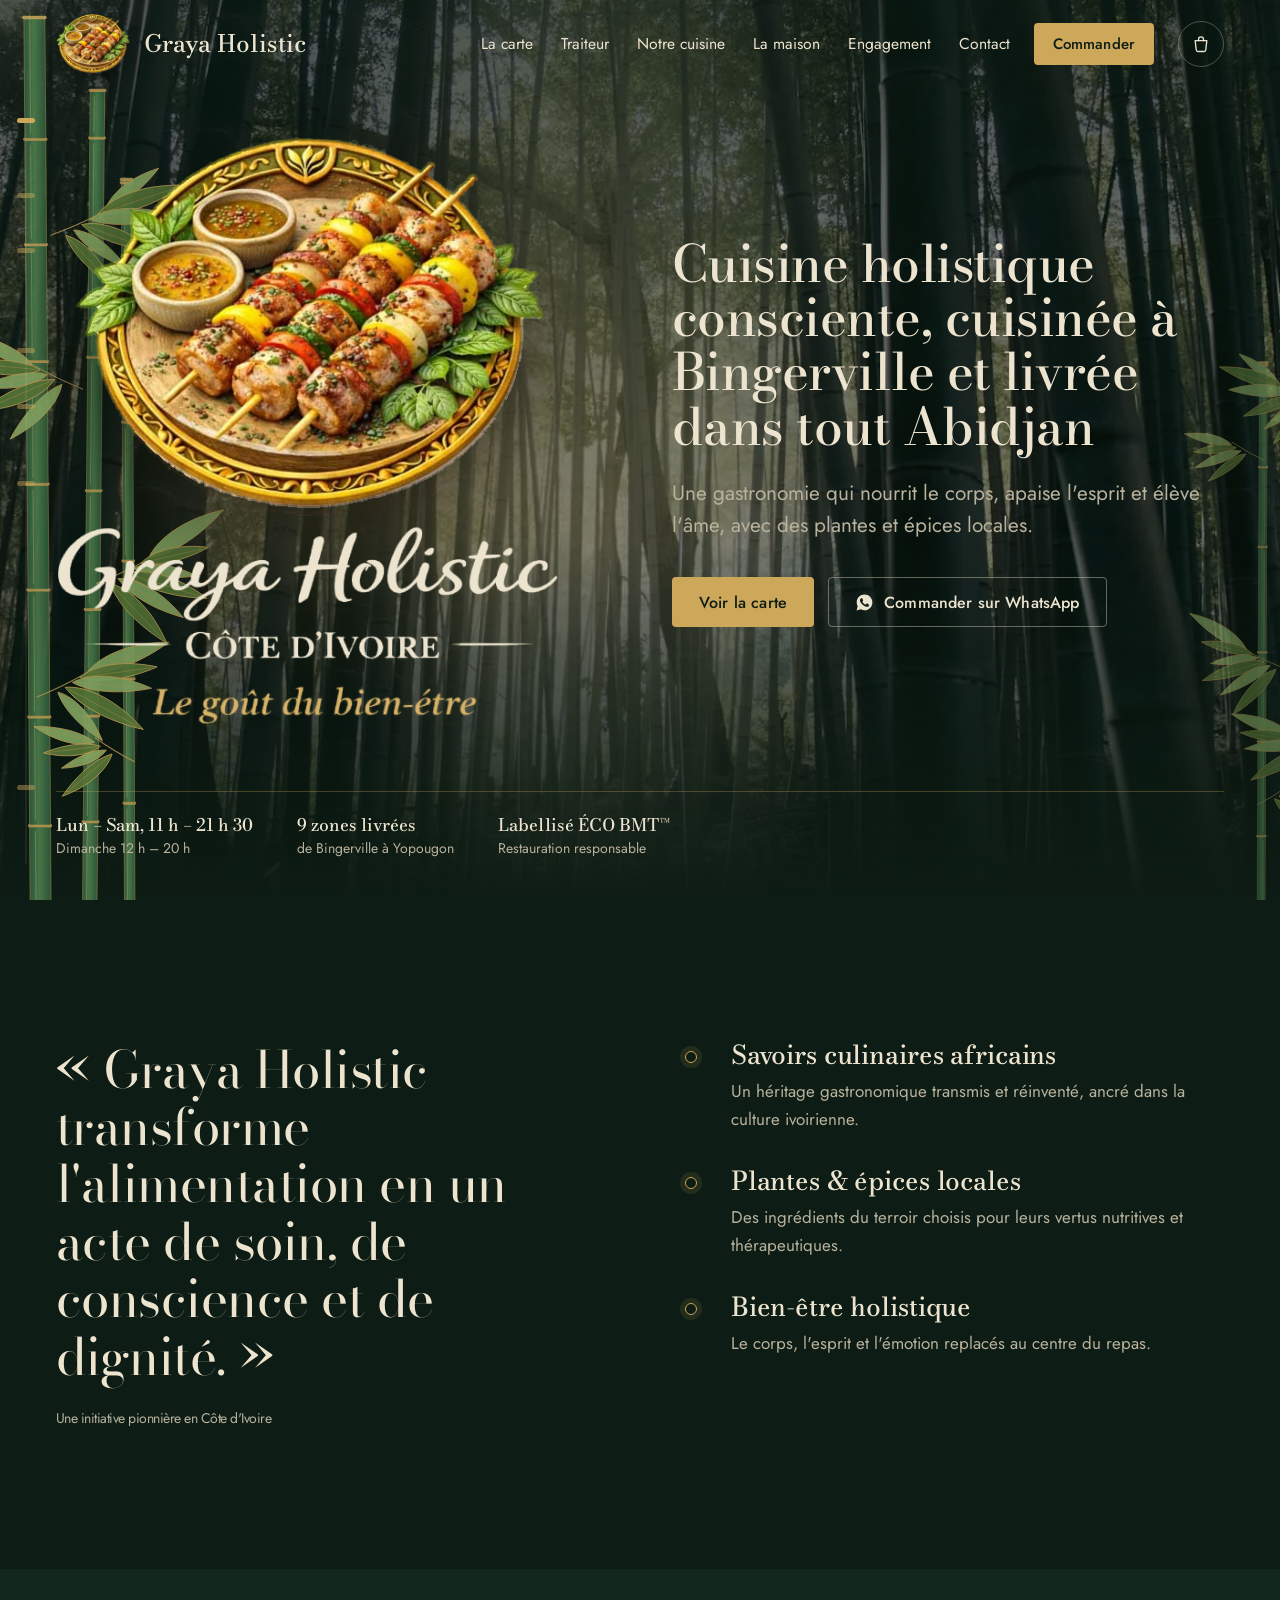
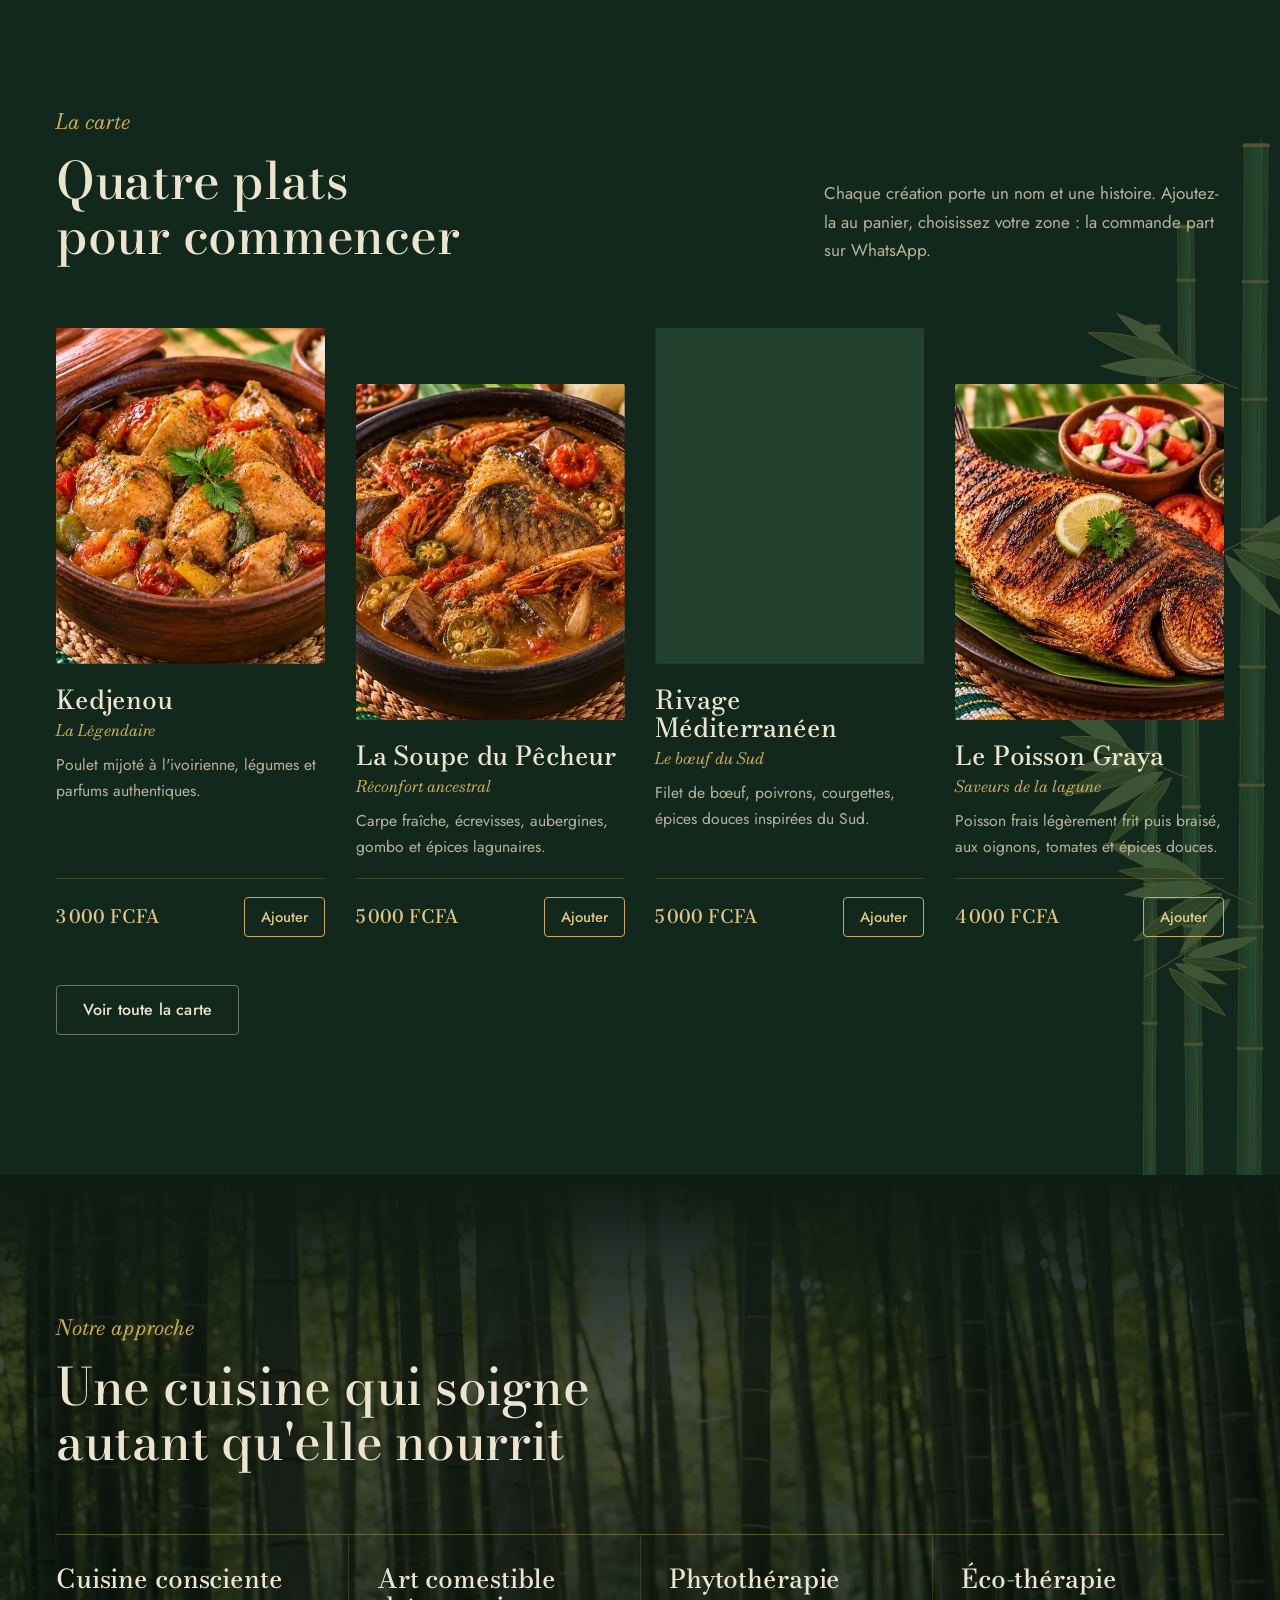
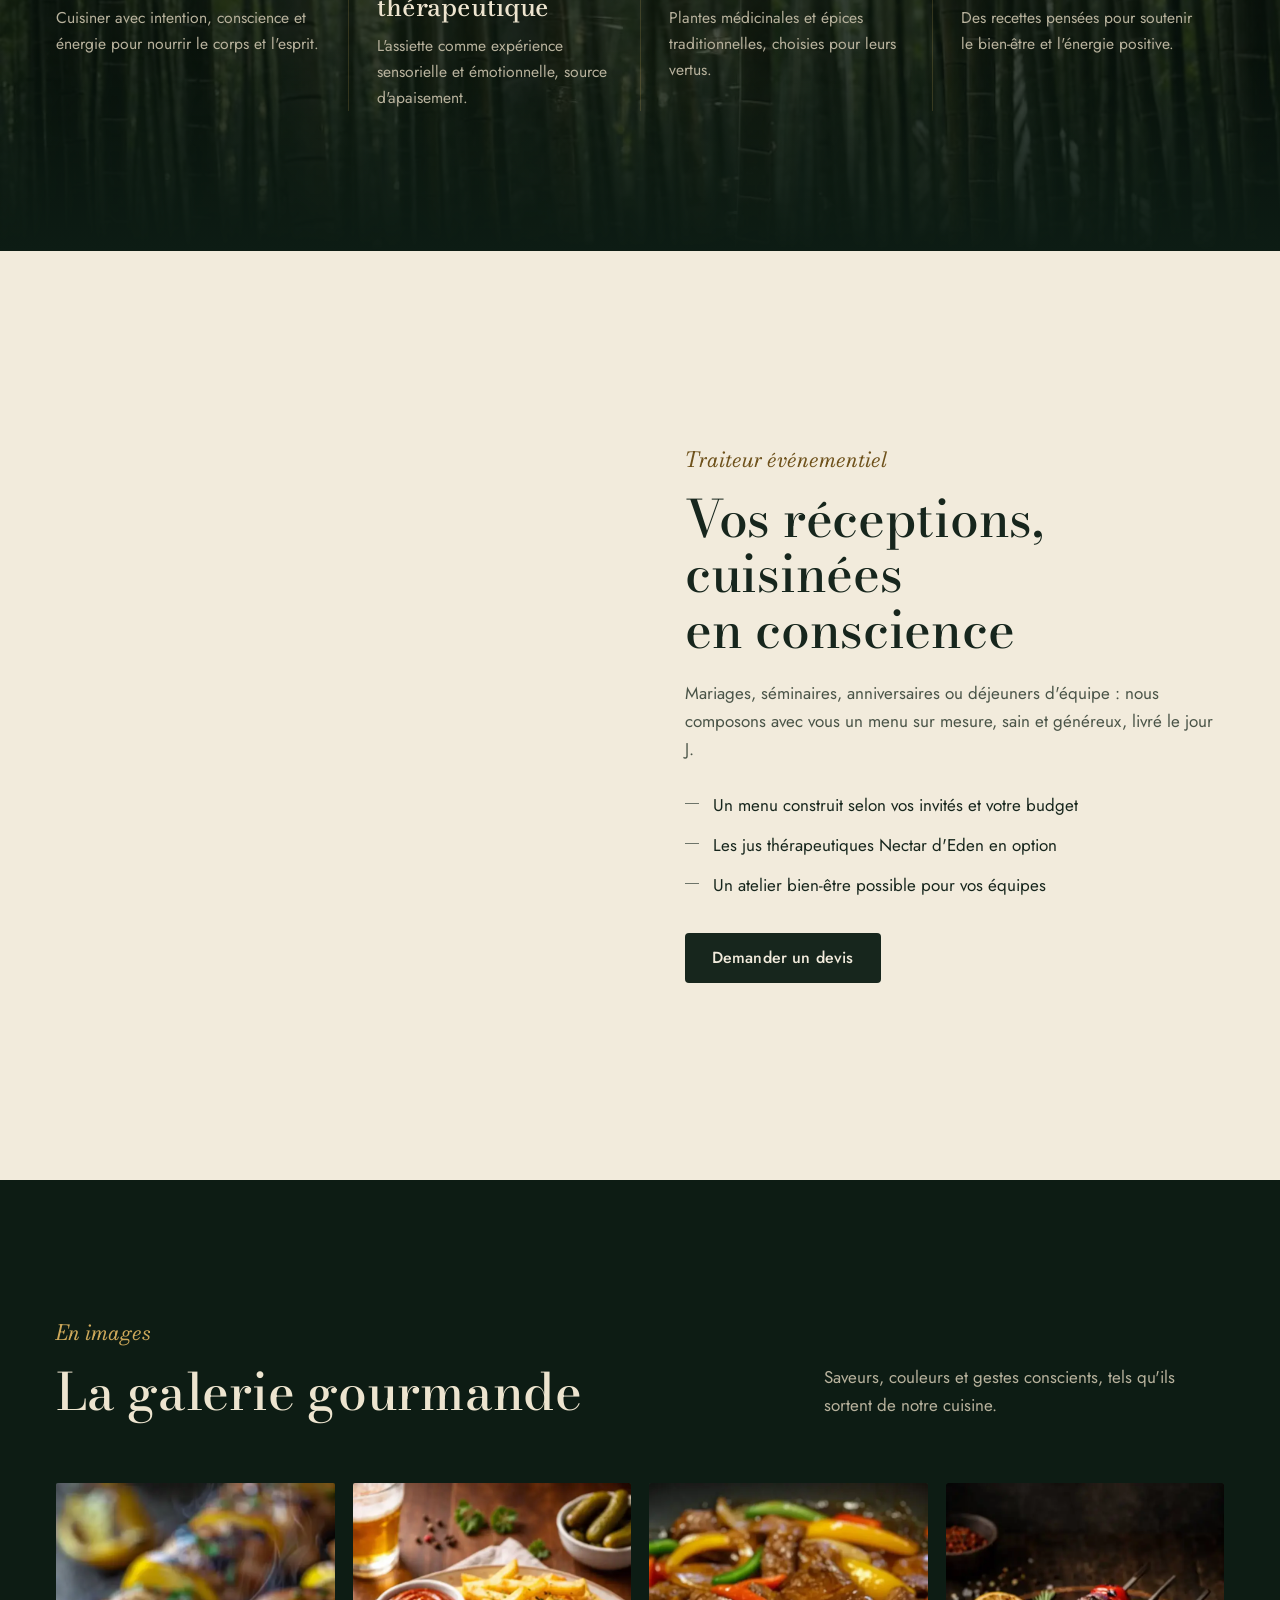
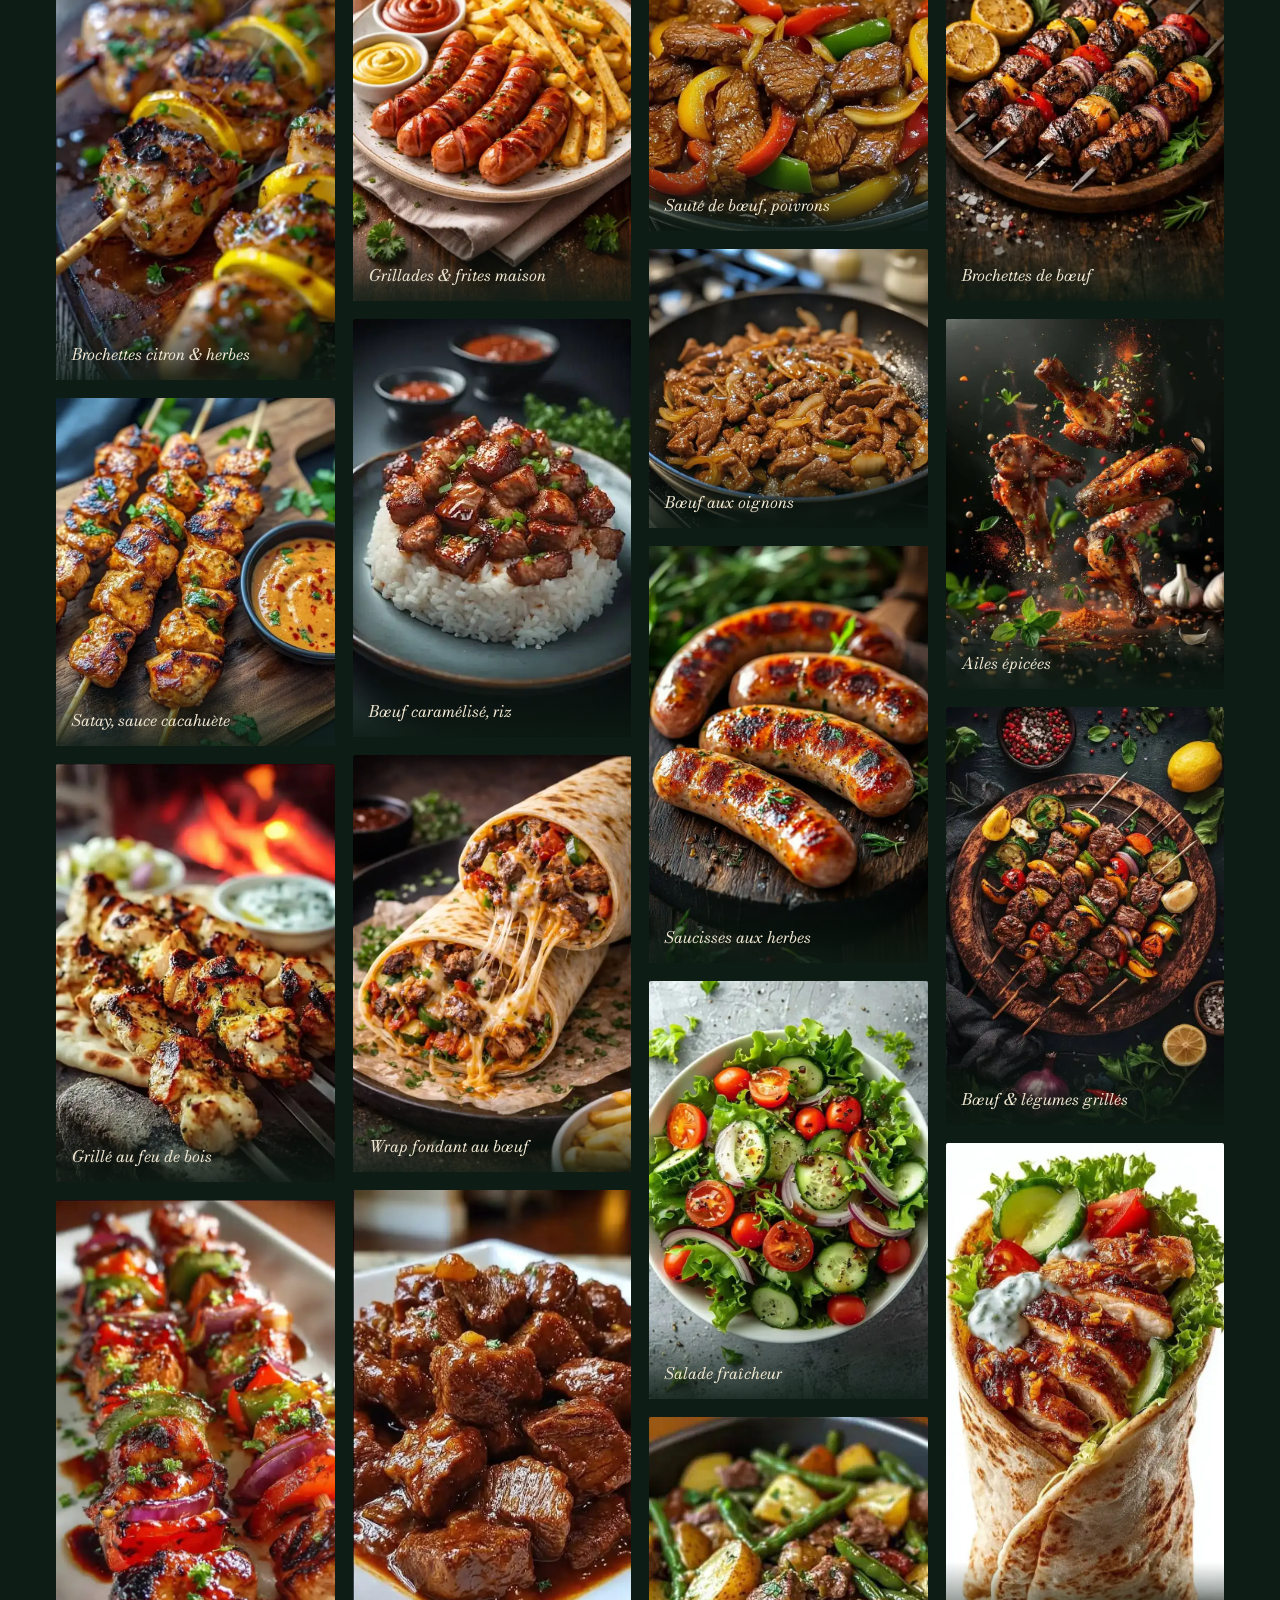
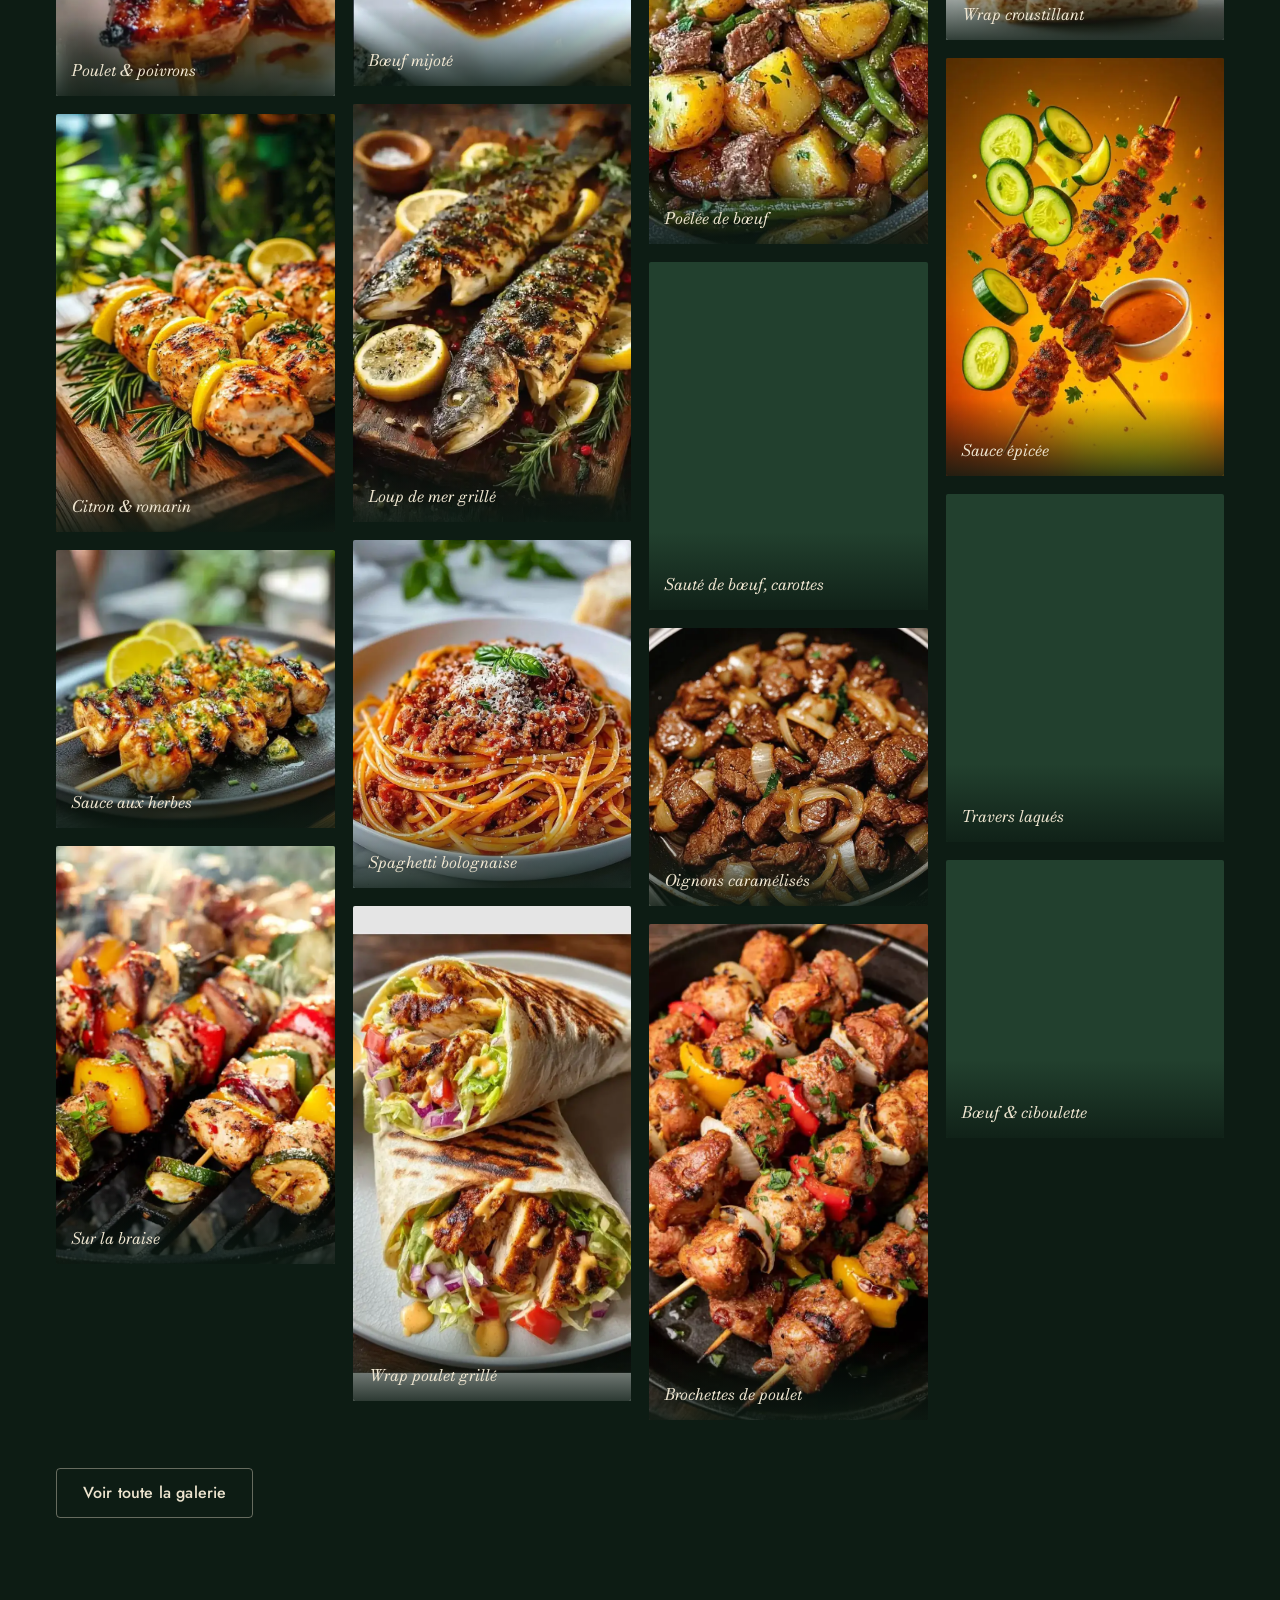
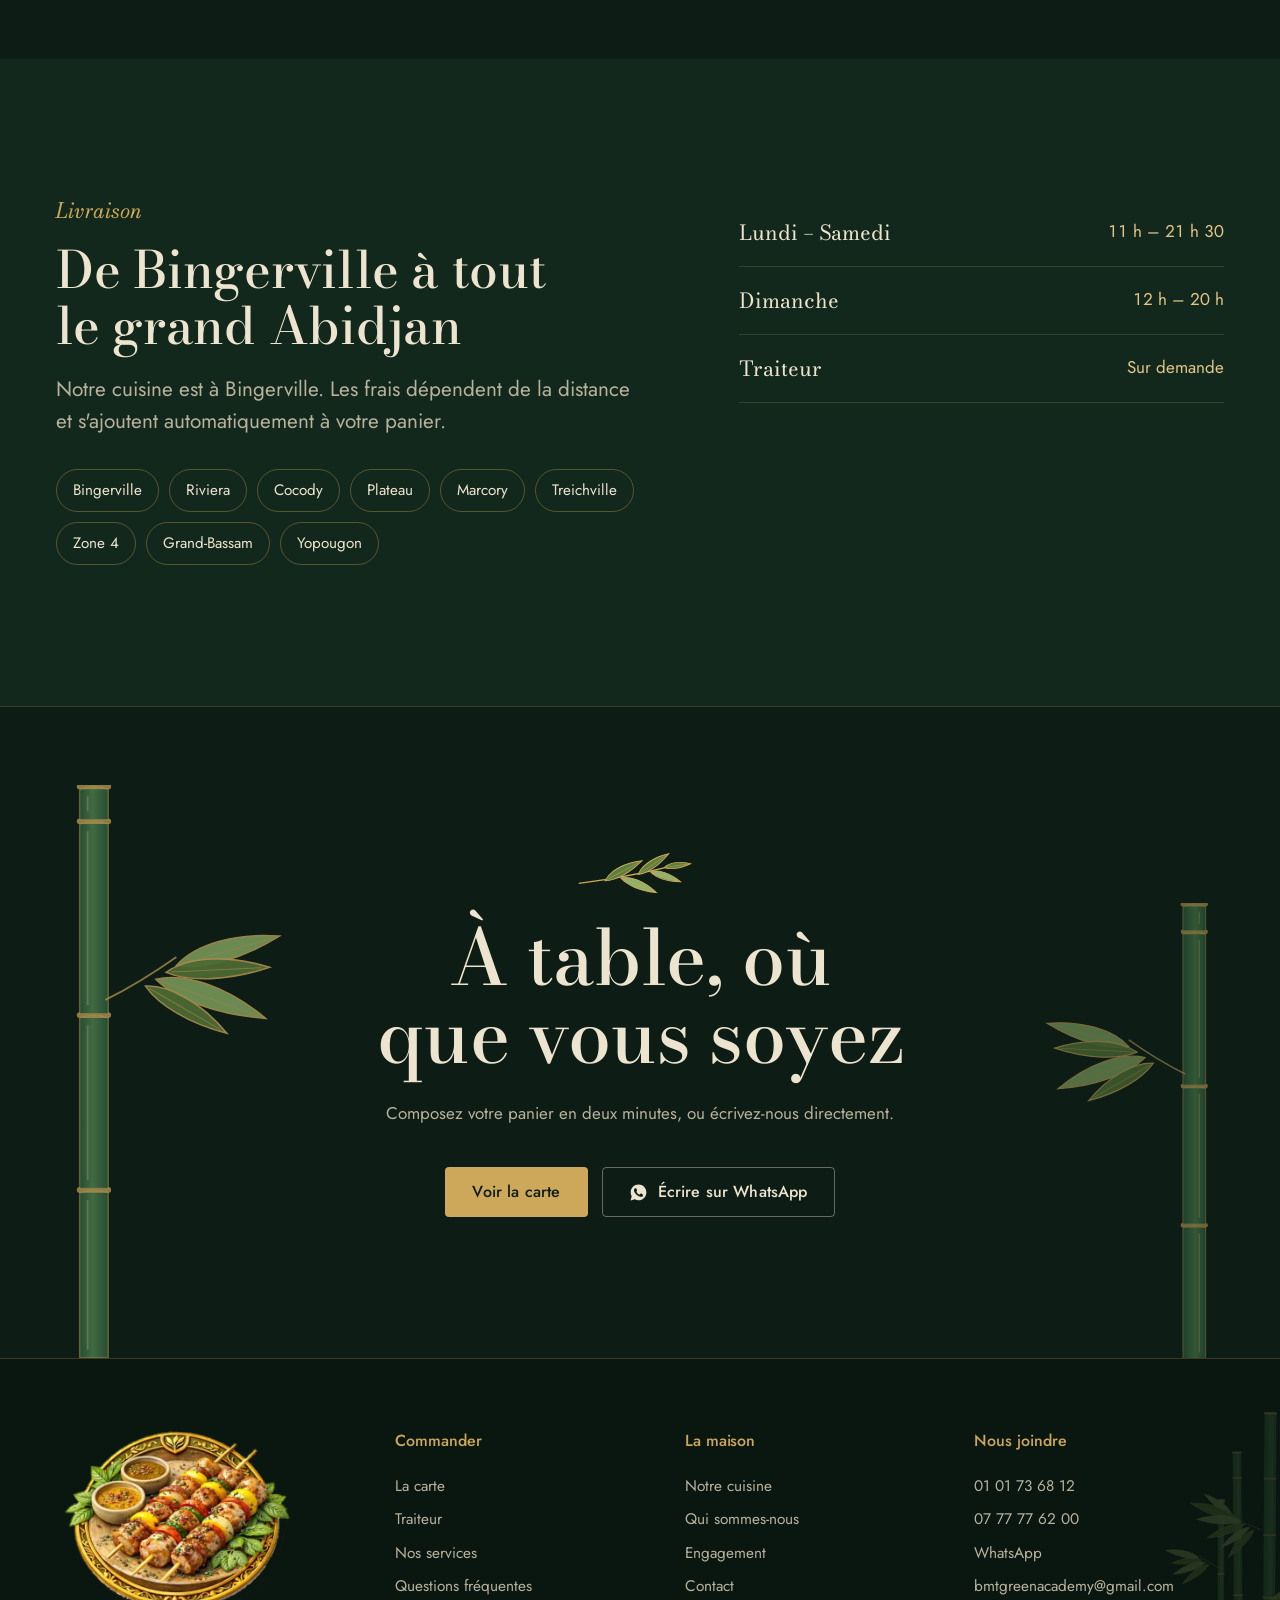
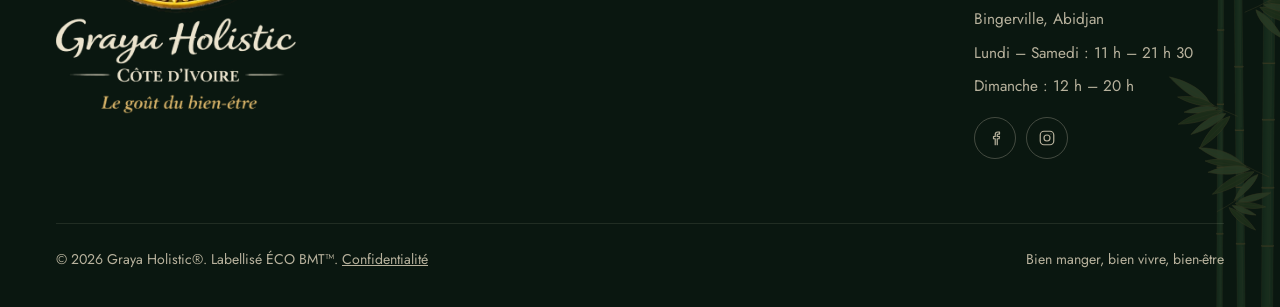
==== commit 47272cfe: "Add files via upload" ====
--- a/index.html
+++ b/index.html
@@ -4,8 +4,8 @@
 <meta charset="UTF-8">
 <script>document.documentElement.classList.add('js')</script>
 <meta name="viewport" content="width=device-width, initial-scale=1, viewport-fit=cover">
-<title>Graya Holistic — Cuisine holistique consciente à Bingerville, Abidjan</title>
-<meta name="description" content="Cuisine holistique consciente cuisinée à Bingerville et livrée dans tout Abidjan : brochettes signature, soupes, jus thérapeutiques Nectar d&#x27;Eden, traiteur. Commande sur WhatsApp.">
+<title>Graya Holistic — Cuisine holistique à Bingerville, Abidjan</title>
+<meta name="description" content="Cuisine holistique consciente cuisinée à Bingerville, livrée dans tout Abidjan : brochettes, soupes, jus Nectar d&#x27;Eden, traiteur. Commande sur WhatsApp.">
 <link rel="canonical" href="https://xtruck149.github.io/GrayaHolistic/">
 <meta name="theme-color" content="#0D1C14">
 <link rel="icon" href="assets/img/favicon.ico" sizes="any">
@@ -15,18 +15,23 @@
 <meta property="og:type" content="website">
 <meta property="og:locale" content="fr_CI">
 <meta property="og:site_name" content="Graya Holistic">
-<meta property="og:title" content="Graya Holistic — Cuisine holistique consciente à Bingerville, Abidjan">
-<meta property="og:description" content="Cuisine holistique consciente cuisinée à Bingerville et livrée dans tout Abidjan : brochettes signature, soupes, jus thérapeutiques Nectar d&#x27;Eden, traiteur. Commande sur WhatsApp.">
+<meta property="og:title" content="Graya Holistic — Cuisine holistique à Bingerville, Abidjan">
+<meta property="og:description" content="Cuisine holistique consciente cuisinée à Bingerville, livrée dans tout Abidjan : brochettes, soupes, jus Nectar d&#x27;Eden, traiteur. Commande sur WhatsApp.">
 <meta property="og:url" content="https://xtruck149.github.io/GrayaHolistic/">
 <meta property="og:image" content="https://xtruck149.github.io/GrayaHolistic/assets/img/og-image.jpg">
 <meta property="og:image:width" content="1200">
 <meta property="og:image:height" content="630">
+<meta property="og:image:alt" content="Graya Holistic, Côte d'Ivoire : brochettes grillées sur un plateau doré, dans une bambouseraie">
 <meta name="twitter:card" content="summary_large_image">
+<meta name="twitter:title" content="Graya Holistic — Cuisine holistique à Bingerville, Abidjan">
+<meta name="twitter:description" content="Cuisine holistique consciente cuisinée à Bingerville, livrée dans tout Abidjan : brochettes, soupes, jus Nectar d&#x27;Eden, traiteur. Commande sur WhatsApp.">
 <link rel="preload" href="assets/fonts/bodoni-moda-latin-opsz-normal.woff2" as="font" type="font/woff2" crossorigin>
 <link rel="preload" href="assets/fonts/jost-latin-400-normal.woff2" as="font" type="font/woff2" crossorigin>
+<link rel="preload" as="image" imagesrcset="assets/img/bamboo/bamboo-sunlit-path-720.webp 720w, assets/img/bamboo/bamboo-sunlit-path-1400.webp 1200w" imagesizes="100vw" type="image/webp" fetchpriority="high">
 <link rel="preload" href="assets/img/logo-lockup.webp" as="image" type="image/webp">
-<link rel="stylesheet" href="assets/css/style.css?v=30">
-<script type="application/ld+json">{"@context": "https://schema.org", "@type": "Restaurant", "@id": "https://xtruck149.github.io/GrayaHolistic/#restaurant", "name": "Graya Holistic", "alternateName": "Graya Holistic — Cuisine Holistique Consciente", "url": "https://xtruck149.github.io/GrayaHolistic/", "logo": "https://xtruck149.github.io/GrayaHolistic/assets/img/logo-plate.png", "image": "https://xtruck149.github.io/GrayaHolistic/assets/img/og-image.jpg", "description": "Atelier culinaire et traiteur à Bingerville (Abidjan) : cuisine holistique consciente, livrée dans le grand Abidjan.", "servesCuisine": ["Ivoirienne", "Africaine", "Cuisine holistique"], "priceRange": "500 – 5 000 FCFA", "currenciesAccepted": "XOF", "hasMenu": "https://xtruck149.github.io/GrayaHolistic/menu.html", "acceptsReservations": false, "address": {"@type": "PostalAddress", "addressLocality": "Bingerville", "addressRegion": "Abidjan", "addressCountry": "CI"}, "areaServed": ["Bingerville", "Riviera", "Cocody", "Plateau", "Marcory", "Treichville", "Zone 4", "Grand-Bassam", "Yopougon"], "openingHoursSpecification": [{"@type": "OpeningHoursSpecification", "dayOfWeek": ["Monday", "Tuesday", "Wednesday", "Thursday", "Friday", "Saturday"], "opens": "11:00", "closes": "21:30"}, {"@type": "OpeningHoursSpecification", "dayOfWeek": ["Sunday"], "opens": "12:00", "closes": "20:00"}], "telephone": "+2250101736812", "email": "bmtgreenacademy@gmail.com", "sameAs": ["https://facebook.com/bmtgreenacademy", "https://instagram.com/bmtgreenacademy"]}</script>
+<link rel="stylesheet" href="assets/css/style.css?v=f9d5dc25">
+<script type="application/ld+json">{"@context": "https://schema.org", "@type": "Restaurant", "@id": "https://xtruck149.github.io/GrayaHolistic/#restaurant", "name": "Graya Holistic", "alternateName": "Graya Holistic — Cuisine Holistique Consciente", "url": "https://xtruck149.github.io/GrayaHolistic/", "logo": "https://xtruck149.github.io/GrayaHolistic/assets/img/logo-plate.png", "image": "https://xtruck149.github.io/GrayaHolistic/assets/img/og-image.jpg", "description": "Atelier culinaire et traiteur à Bingerville (Abidjan) : cuisine holistique consciente, livrée dans le grand Abidjan.", "servesCuisine": ["Ivoirienne", "Africaine", "Cuisine holistique"], "priceRange": "500 – 5 000 FCFA", "currenciesAccepted": "XOF", "hasMenu": "https://xtruck149.github.io/GrayaHolistic/menu.html", "acceptsReservations": false, "address": {"@type": "PostalAddress", "addressLocality": "Bingerville", "addressRegion": "Abidjan", "addressCountry": "CI"}, "areaServed": ["Bingerville", "Riviera", "Cocody", "Plateau", "Marcory", "Treichville", "Zone 4", "Grand-Bassam", "Yopougon"], "openingHoursSpecification": [{"@type": "OpeningHoursSpecification", "dayOfWeek": ["Monday", "Tuesday", "Wednesday", "Thursday", "Friday", "Saturday"], "opens": "11:00", "closes": "21:30"}, {"@type": "OpeningHoursSpecification", "dayOfWeek": ["Sunday"], "opens": "12:00", "closes": "20:00"}], "telephone": "+2250101736812", "email": "bmtgreenacademy@gmail.com"}</script>
+<script type="application/ld+json">{"@context": "https://schema.org", "@type": "WebSite", "@id": "https://xtruck149.github.io/GrayaHolistic/#website", "url": "https://xtruck149.github.io/GrayaHolistic/", "name": "Graya Holistic", "inLanguage": "fr", "publisher": {"@id": "https://xtruck149.github.io/GrayaHolistic/#restaurant"}}</script>
 </head>
 <body>
 <a href="#main" class="skip-link">Aller au contenu</a>
@@ -58,6 +63,7 @@
         <a href="menu.html" class="btn btn--gold">Voir la carte</a>
         <a href="https://wa.me/2250101736812?text=Bonjour%20Graya%20Holistic%2C%20je%20souhaite%20passer%20une%20commande." class="btn btn--ghost"><svg viewBox="0 0 24 24" fill="currentColor" aria-hidden="true"><path d="M12.04 2C6.58 2 2.13 6.45 2.13 11.91c0 1.75.46 3.39 1.26 4.81L2 22l5.41-1.42a9.87 9.87 0 0 0 4.63 1.18h.01c5.46 0 9.9-4.45 9.9-9.91C21.95 6.45 17.5 2 12.04 2zm5.78 14.03c-.24.68-1.4 1.3-1.93 1.38-.5.08-1.12.11-1.81-.11-.42-.13-.96-.31-1.65-.61-2.9-1.25-4.79-4.17-4.94-4.36-.14-.19-1.18-1.57-1.18-3 0-1.42.75-2.12 1.02-2.41.26-.29.57-.36.76-.36l.55.01c.18.01.41-.07.64.49.24.58.81 2 .88 2.14.07.14.11.31.02.5-.09.19-.14.31-.27.48l-.41.5c-.14.14-.28.29-.12.57.16.28.71 1.17 1.52 1.9 1.05.94 1.93 1.23 2.21 1.37.28.14.44.12.6-.07.16-.19.68-.79.86-1.06.18-.27.36-.22.6-.13.24.09 1.53.72 1.79.85.26.13.43.19.5.3.07.11.07.62-.17 1.3z"/></svg>Commander sur WhatsApp</a>
       </div>
+      <p class="status" data-status><i aria-hidden="true"></i><span></span></p>
     </div>
   </div>
   <div class="shell hero-facts">
@@ -105,10 +111,10 @@
         <div class="dish-foot"><span class="price">5 000 FCFA</span><button type="button" class="add" data-add data-id="rivage" data-name="Rivage Méditerranéen" data-price="5000">Ajouter<span class="sr-only"> Rivage Méditerranéen au panier</span></button></div>
       </article>
       <article class="dish">
-        <div class="dish-img" data-unveil><picture><source srcset="assets/img/plats/accomp-aloko-baoule.webp" type="image/webp"><img src="assets/img/plats/accomp-aloko-baoule.jpg" alt="La Baoulé" width="640" height="640" loading="lazy" decoding="async"></picture></div>
-        <h3>La Baoulé</h3><p class="sub">Aloko</p>
-        <p>Bananes plantain mûres, caramélisées.</p>
-        <div class="dish-foot"><span class="price">1 000 FCFA</span><button type="button" class="add" data-add data-id="baoule" data-name="La Baoulé" data-price="1000">Ajouter<span class="sr-only"> La Baoulé au panier</span></button></div>
+        <div class="dish-img" data-unveil><picture><source srcset="assets/img/plats/poisson-graya.webp" type="image/webp"><img src="assets/img/plats/poisson-graya.jpg" alt="Le Poisson Graya" width="640" height="640" loading="lazy" decoding="async"></picture></div>
+        <h3>Le Poisson Graya</h3><p class="sub">Saveurs de la lagune</p>
+        <p>Poisson frais légèrement frit puis braisé, aux oignons, tomates et épices douces.</p>
+        <div class="dish-foot"><span class="price">4 000 FCFA</span><button type="button" class="add" data-add data-id="poisson-graya" data-name="Le Poisson Graya" data-price="4000">Ajouter<span class="sr-only"> Le Poisson Graya au panier</span></button></div>
       </article>
     </div>
     <div class="actions mt-xl"><a href="menu.html" class="btn btn--ghost">Voir toute la carte</a></div>
@@ -151,7 +157,7 @@
 <section class="band" data-stalk="Galerie">
   <div class="shell">
     <div class="section-head"><div><p class="kicker">En images</p><h2>La galerie gourmande</h2></div><p>Saveurs, couleurs et gestes conscients, tels qu'ils sortent de notre cuisine.</p></div>
-    <div class="gallery" data-gallery data-limit="8"></div><noscript><p class="lead">Activez JavaScript pour voir la galerie.</p></noscript>
+    <div class="gallery" data-gallery><figure class="gallery-card" data-category="poulet"><a class="gallery-link" href="assets/img/gallery/plat-03.jpg" aria-label="Agrandir : Grillé au feu de bois"><picture><source srcset="assets/img/gallery/plat-03.webp" type="image/webp"><img src="assets/img/gallery/plat-03.jpg" alt="Brochettes de poulet grillées au feu de bois, pain naan et sauce tzatziki" width="719" height="1079" loading="lazy" decoding="async"></picture></a><figcaption>Grillé au feu de bois</figcaption></figure><figure class="gallery-card" data-category="poisson-vege"><a class="gallery-link" href="assets/img/gallery/plat-12.jpg" aria-label="Agrandir : Loup de mer grillé"><picture><source srcset="assets/img/gallery/plat-12.webp" type="image/webp"><img src="assets/img/gallery/plat-12.jpg" alt="Loup de mer entier grillé, citron et romarin" width="719" height="1079" loading="lazy" decoding="async"></picture></a><figcaption>Loup de mer grillé</figcaption></figure><figure class="gallery-card" data-category="boeuf"><a class="gallery-link" href="assets/img/gallery/plat-09.jpg" aria-label="Agrandir : Bœuf caramélisé, riz"><picture><source srcset="assets/img/gallery/plat-09.webp" type="image/webp"><img src="assets/img/gallery/plat-09.jpg" alt="Émincé de bœuf caramélisé servi sur riz" width="512" height="768" loading="lazy" decoding="async"></picture></a><figcaption>Bœuf caramélisé, riz</figcaption></figure><figure class="gallery-card" data-category="autres"><a class="gallery-link" href="assets/img/gallery/plat-07.jpg" aria-label="Agrandir : Sur la braise"><picture><source srcset="assets/img/gallery/plat-07.webp" type="image/webp"><img src="assets/img/gallery/plat-07.jpg" alt="Brochettes mixtes sur la braise, poivrons et courgettes" width="719" height="1079" loading="lazy" decoding="async"></picture></a><figcaption>Sur la braise</figcaption></figure><figure class="gallery-card" data-category="boeuf"><a class="gallery-link" href="assets/img/gallery/plat-27.jpg" aria-label="Agrandir : Bœuf &amp; légumes grillés"><picture><source srcset="assets/img/gallery/plat-27.webp" type="image/webp"><img src="assets/img/gallery/plat-27.jpg" alt="Brochettes de bœuf et légumes grillés" width="719" height="1079" loading="lazy" decoding="async"></picture></a><figcaption>Bœuf &amp; légumes grillés</figcaption></figure><figure class="gallery-card" data-category="poisson-vege"><a class="gallery-link" href="assets/img/gallery/plat-18.jpg" aria-label="Agrandir : Salade fraîcheur"><picture><source srcset="assets/img/gallery/plat-18.webp" type="image/webp"><img src="assets/img/gallery/plat-18.jpg" alt="Salade fraîcheur, tomates cerises et concombre" width="736" height="1104" loading="lazy" decoding="async"></picture></a><figcaption>Salade fraîcheur</figcaption></figure><figure class="gallery-card" data-category="poulet"><a class="gallery-link" href="assets/img/gallery/plat-28.jpg" aria-label="Agrandir : Wrap croustillant"><picture><source srcset="assets/img/gallery/plat-28.webp" type="image/webp"><img src="assets/img/gallery/plat-28.jpg" alt="Wrap de poulet croustillant, sauce fraîche" width="605" height="1080" loading="lazy" decoding="async"></picture></a><figcaption>Wrap croustillant</figcaption></figure><figure class="gallery-card" data-category="autres"><a class="gallery-link" href="assets/img/gallery/plat-31.jpg" aria-label="Agrandir : Travers laqués"><picture><source srcset="assets/img/gallery/plat-31.webp" type="image/webp"><img src="assets/img/gallery/plat-31.jpg" alt="Travers de porc laqués, légumes grillés" width="736" height="920" loading="lazy" decoding="async"></picture></a><figcaption>Travers laqués</figcaption></figure></div>
     <div class="actions mt-xl"><a href="notre-cuisine.html#galerie" class="btn btn--ghost">Voir toute la galerie</a></div>
   </div>
 </section>
@@ -193,10 +199,10 @@
         <div class="social"><a href="https://facebook.com/bmtgreenacademy" aria-label="Facebook" target="_blank" rel="noopener"><svg viewBox="0 0 24 24" fill="none" stroke="currentColor" stroke-width="1.6" stroke-linecap="round" stroke-linejoin="round" aria-hidden="true"><path d="M15 21v-8h2.5l.5-3H15V8.2c0-.9.3-1.5 1.6-1.5H18V4.1C17.7 4 16.8 4 15.8 4c-2.1 0-3.5 1.3-3.5 3.6V10H10v3h2.3v8"/></svg></a><a href="https://instagram.com/bmtgreenacademy" aria-label="Instagram" target="_blank" rel="noopener"><svg viewBox="0 0 24 24" fill="none" stroke="currentColor" stroke-width="1.6" aria-hidden="true"><rect x="3" y="3" width="18" height="18" rx="5"/><circle cx="12" cy="12" r="4"/><circle cx="17.3" cy="6.7" r=".6" fill="currentColor" stroke="none"/></svg></a></div>
       </div>
     </div>
-    <div class="footer-bottom"><span>© <span data-year>2026</span> Graya Holistic®. Labellisé ÉCO BMT™.</span><span>Bien manger, bien vivre, bien-être</span></div>
+    <div class="footer-bottom"><span>© <span data-year>2026</span> Graya Holistic®. Labellisé ÉCO BMT™. <a href="confidentialite.html">Confidentialité</a></span><span>Bien manger, bien vivre, bien-être</span></div>
   </div>
 </footer>
-<script src="assets/js/data.js?v=30" defer></script>
-<script src="assets/js/main.js?v=30" defer></script>
+<script src="assets/js/data.js?v=f9d5dc25" defer></script>
+<script src="assets/js/main.js?v=f9d5dc25" defer></script>
 </body>
 </html>
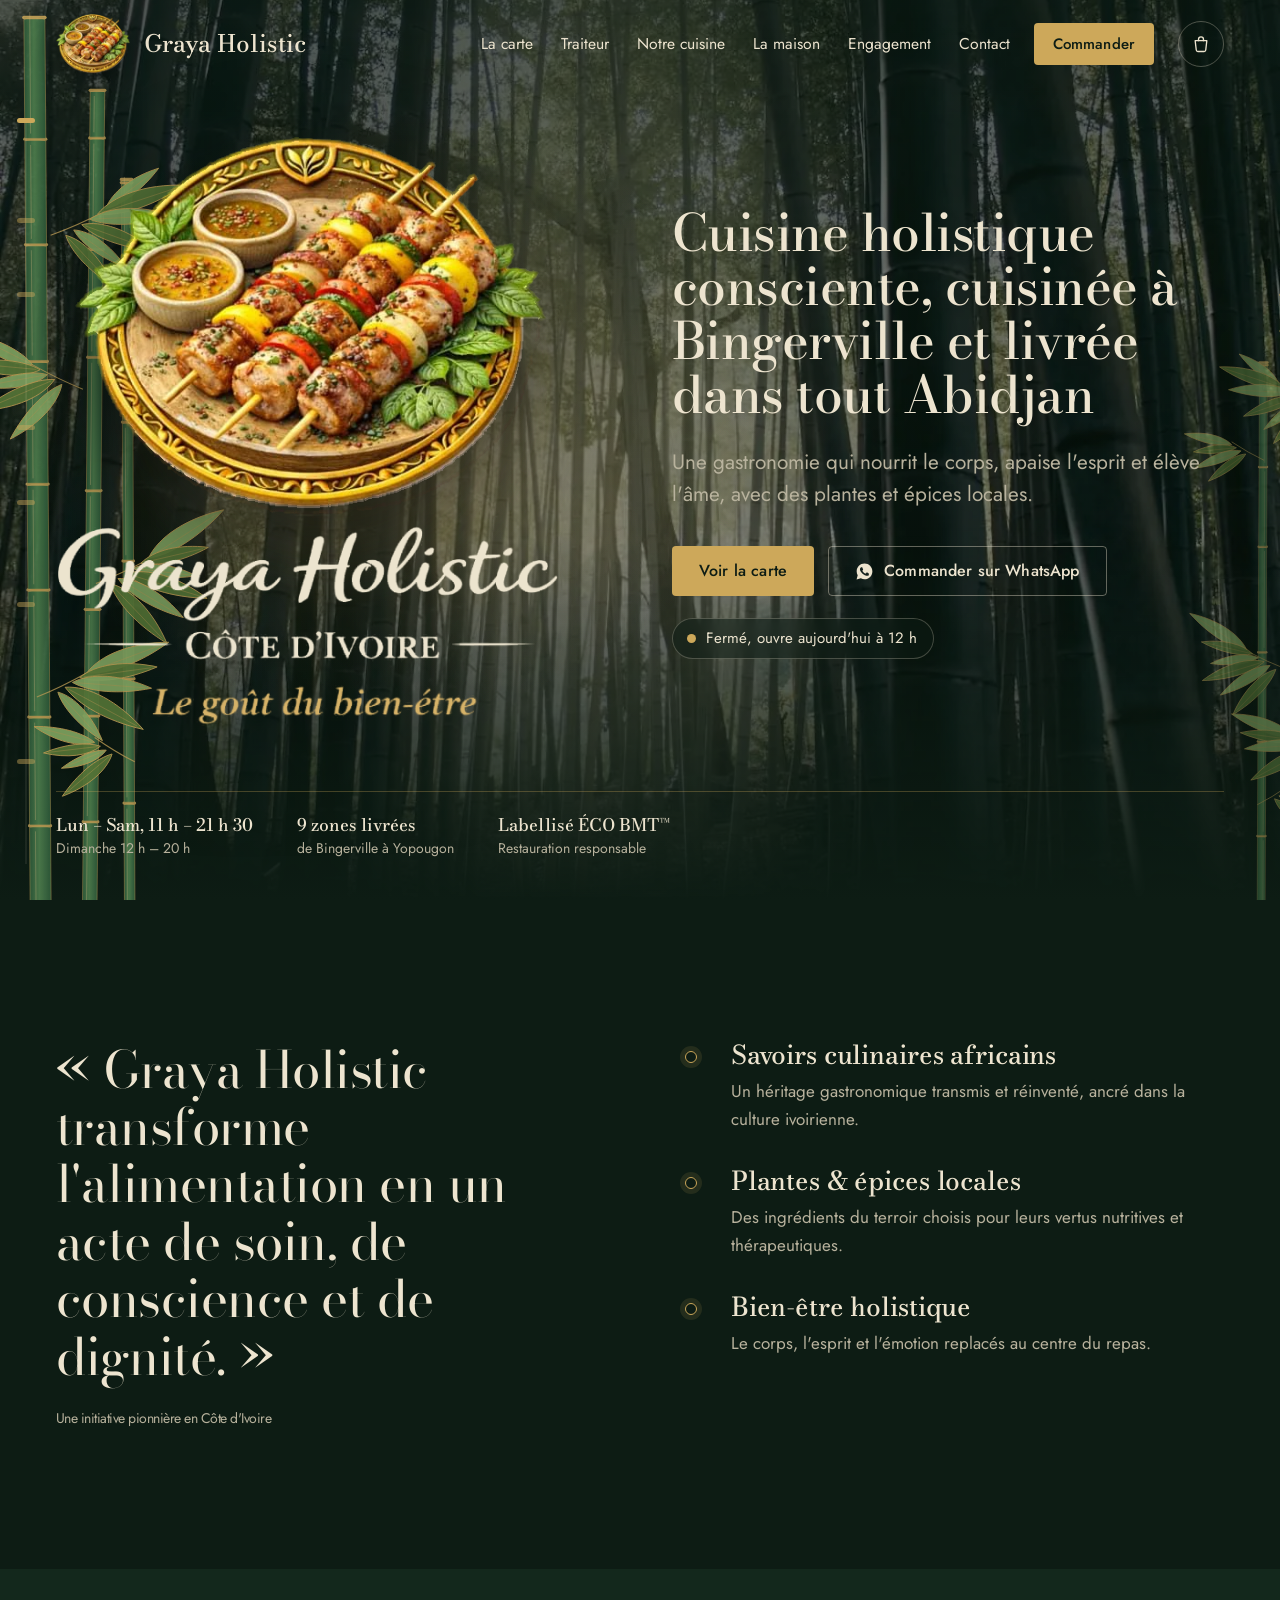
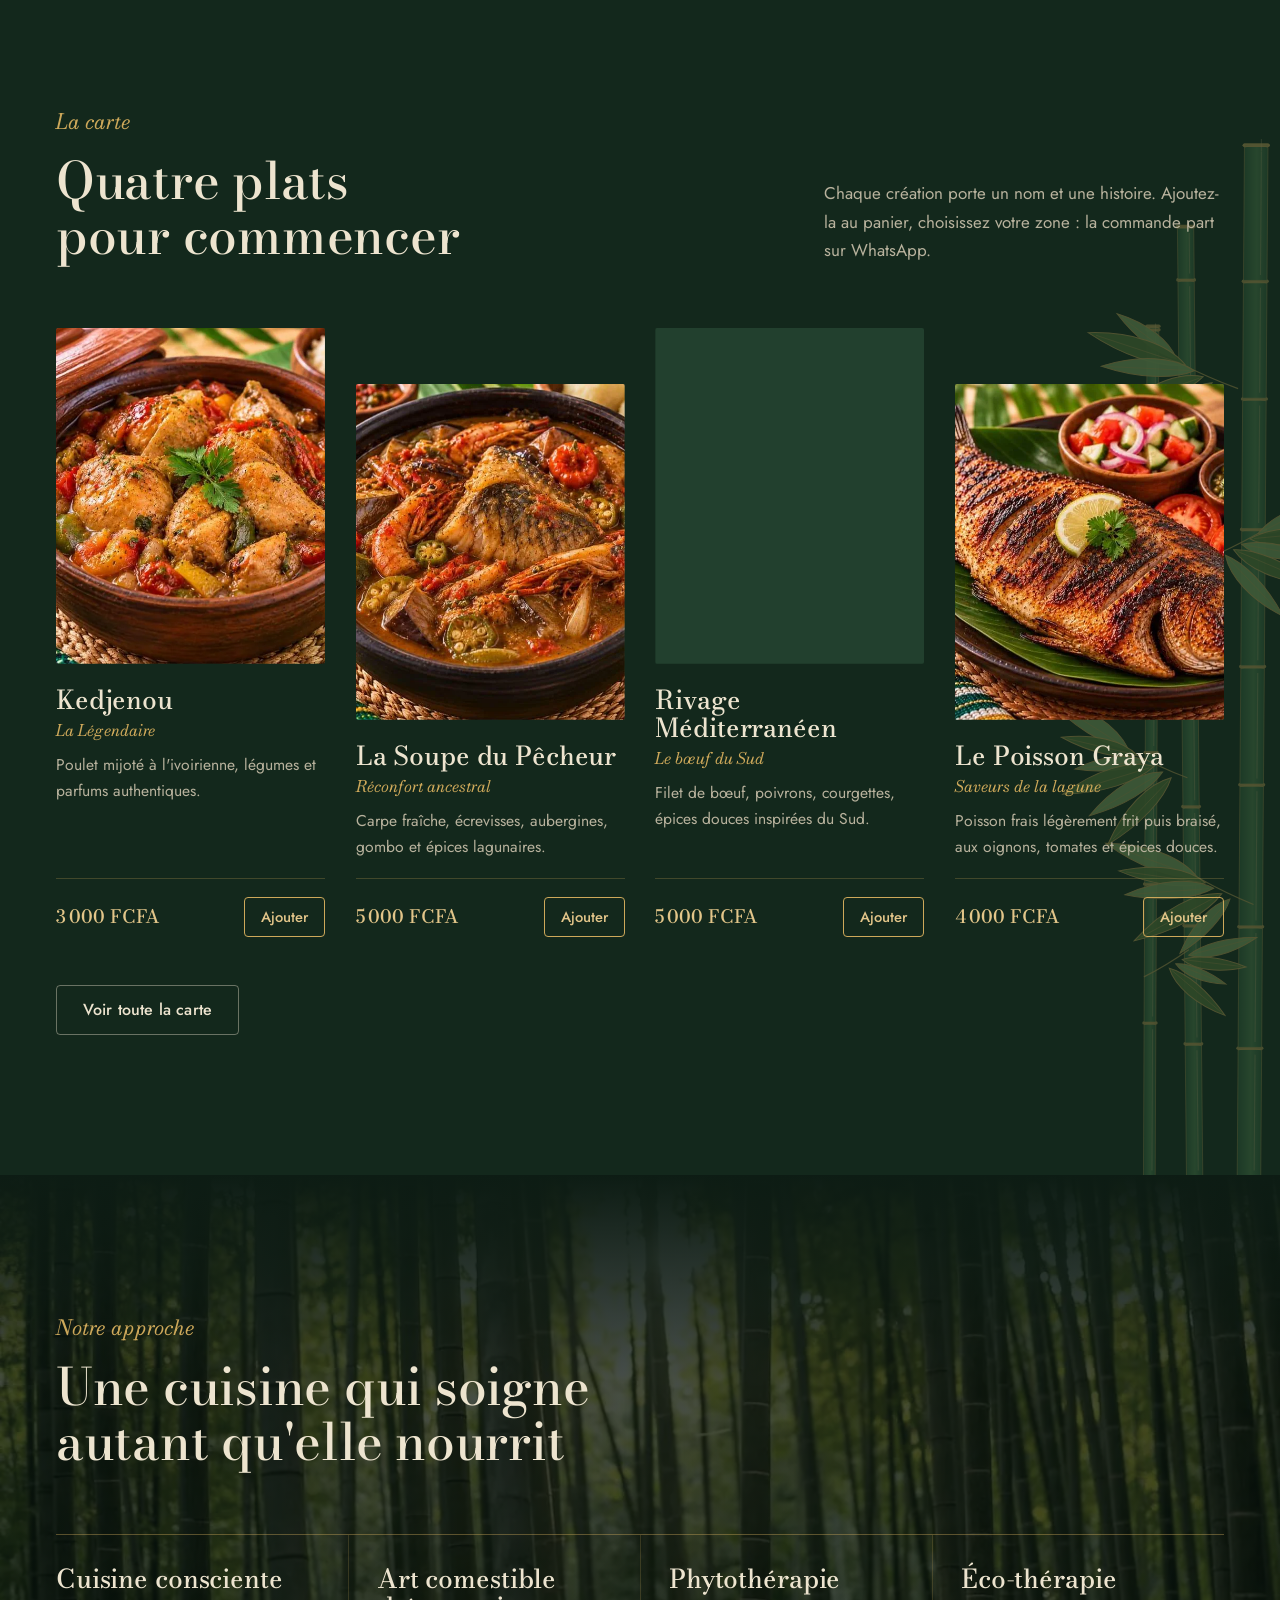
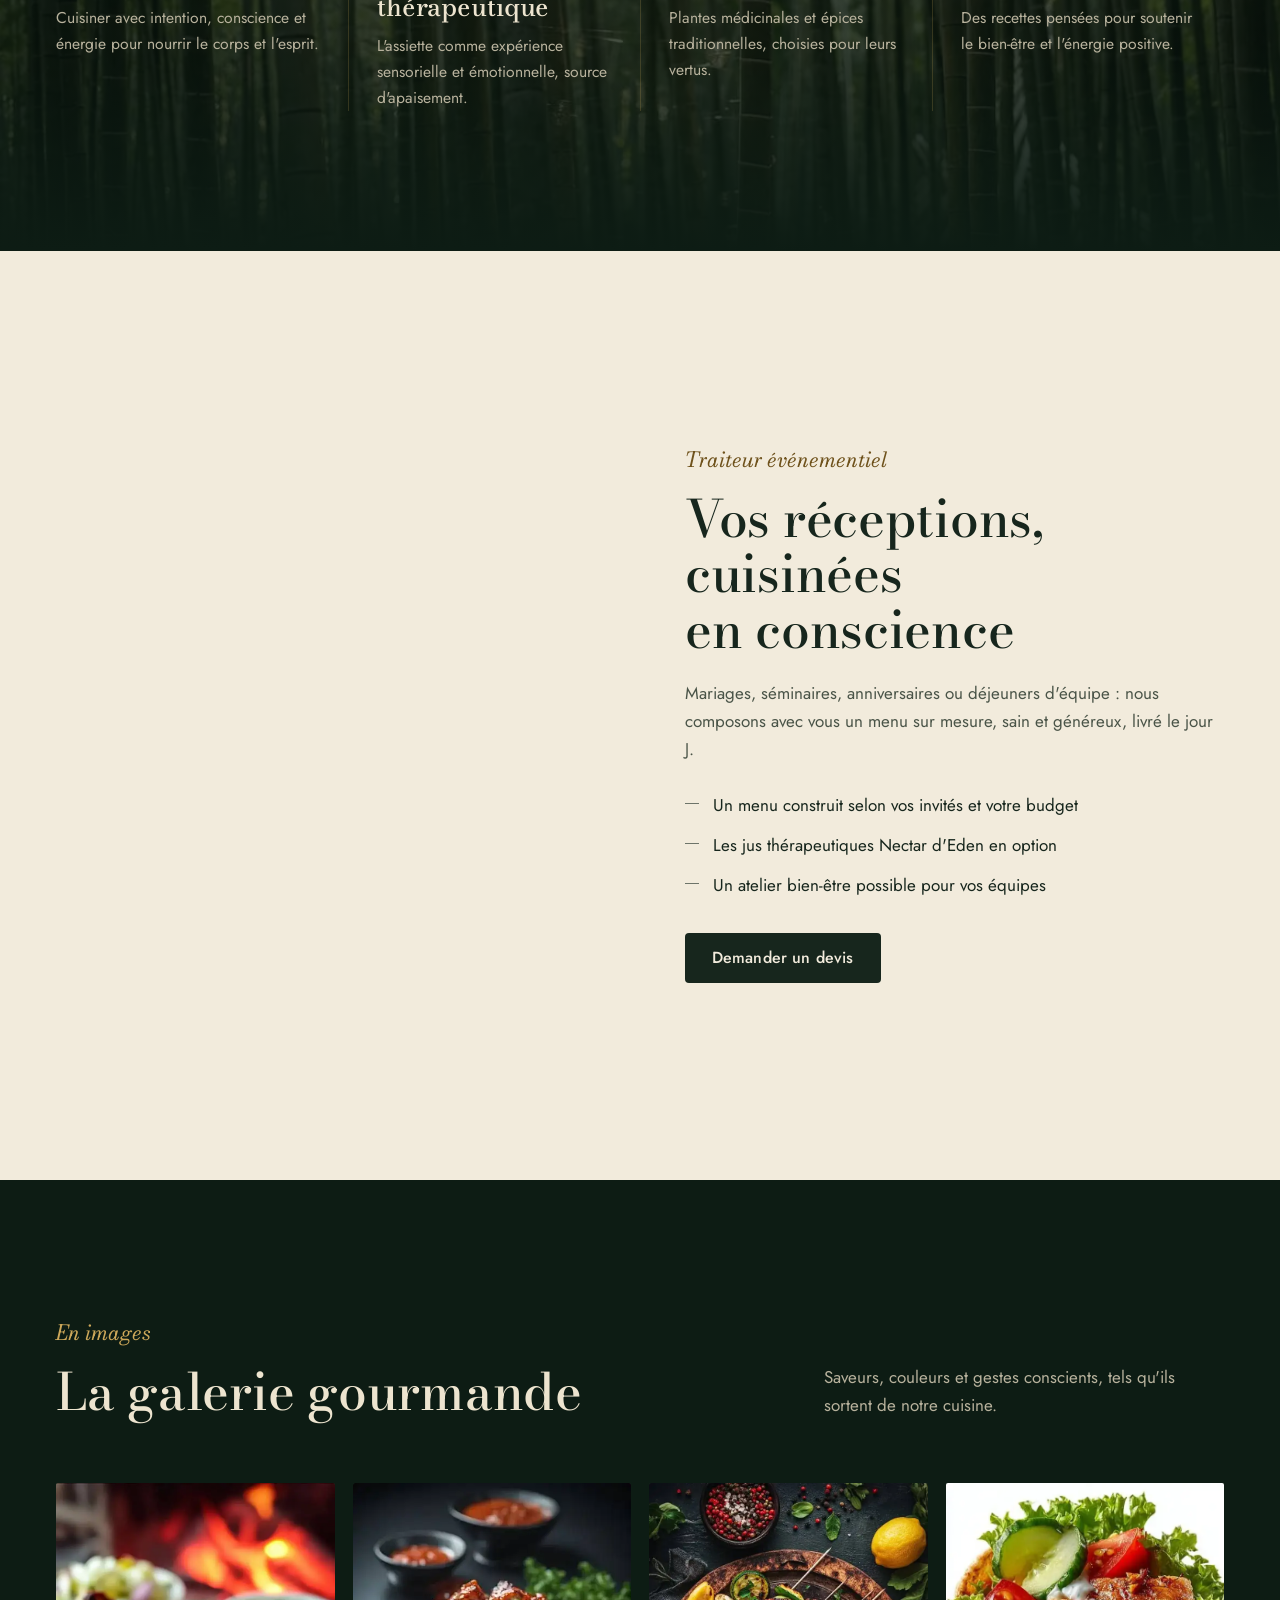
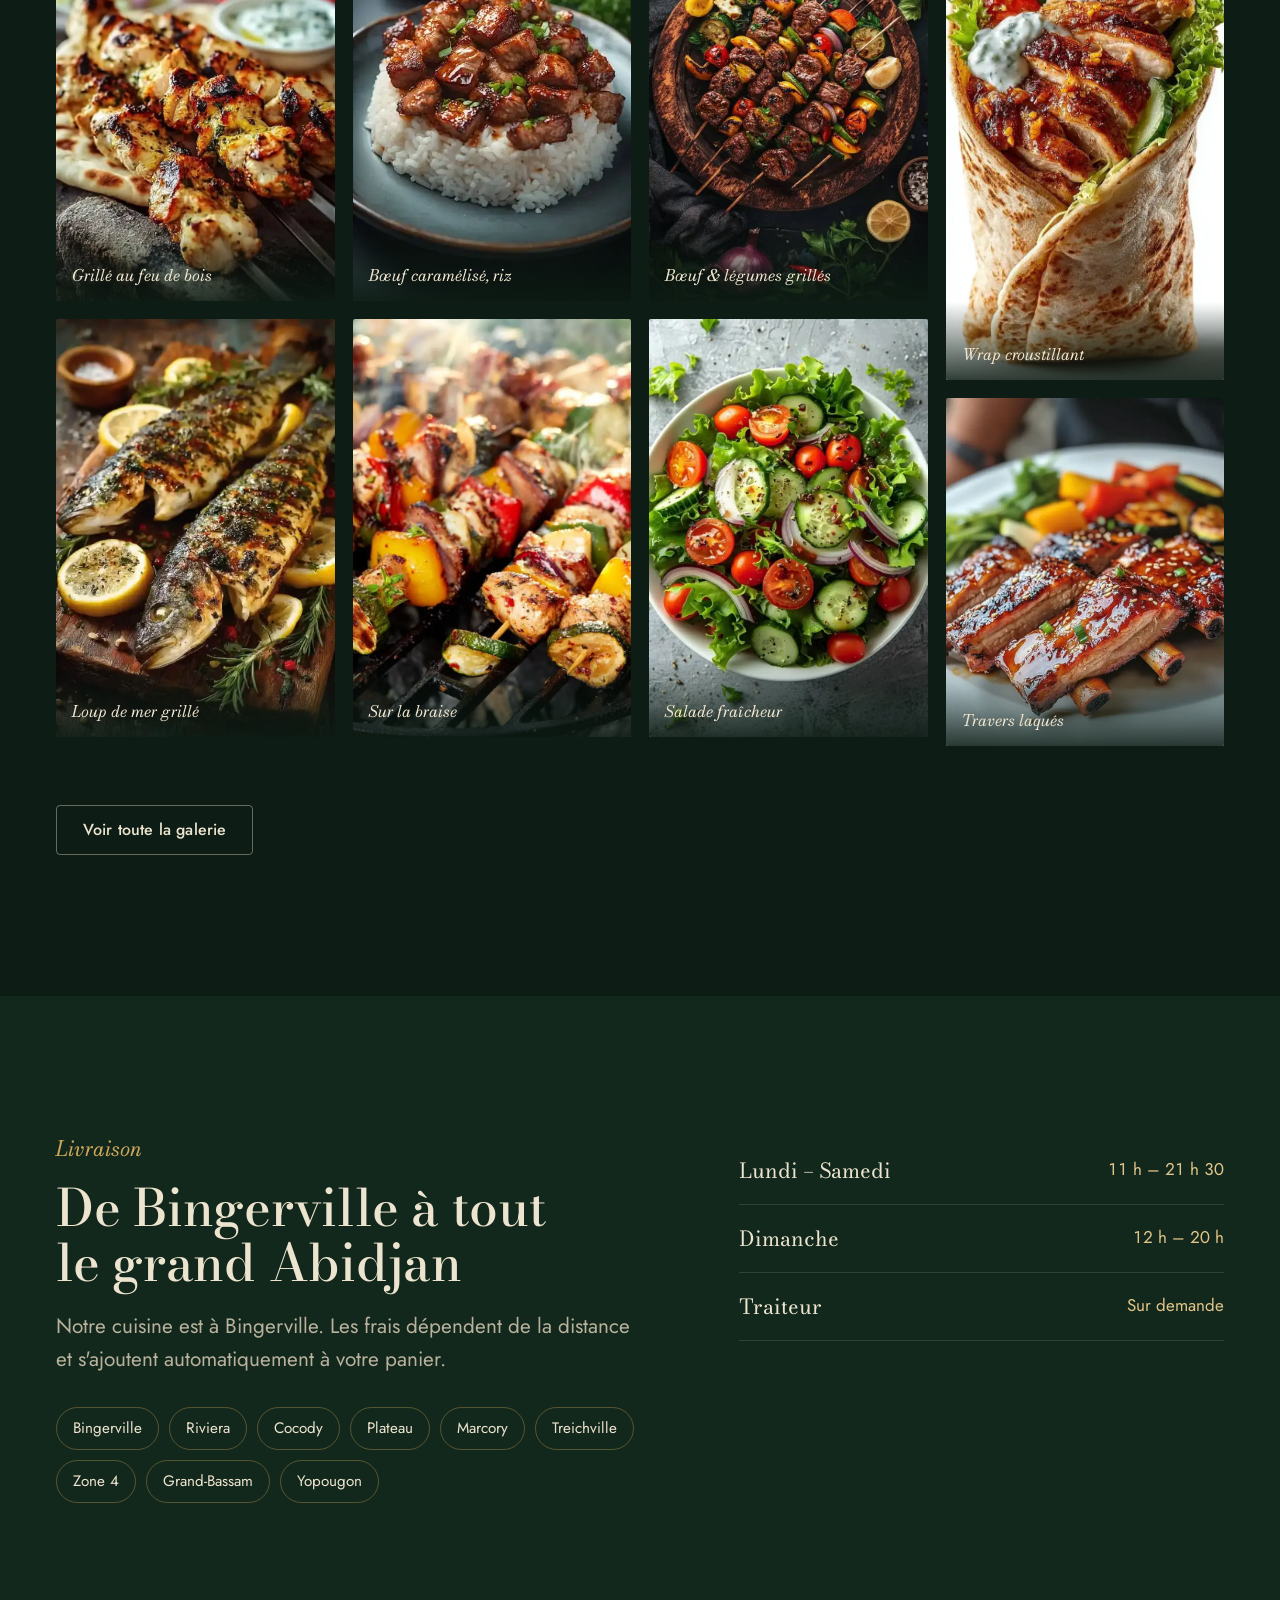
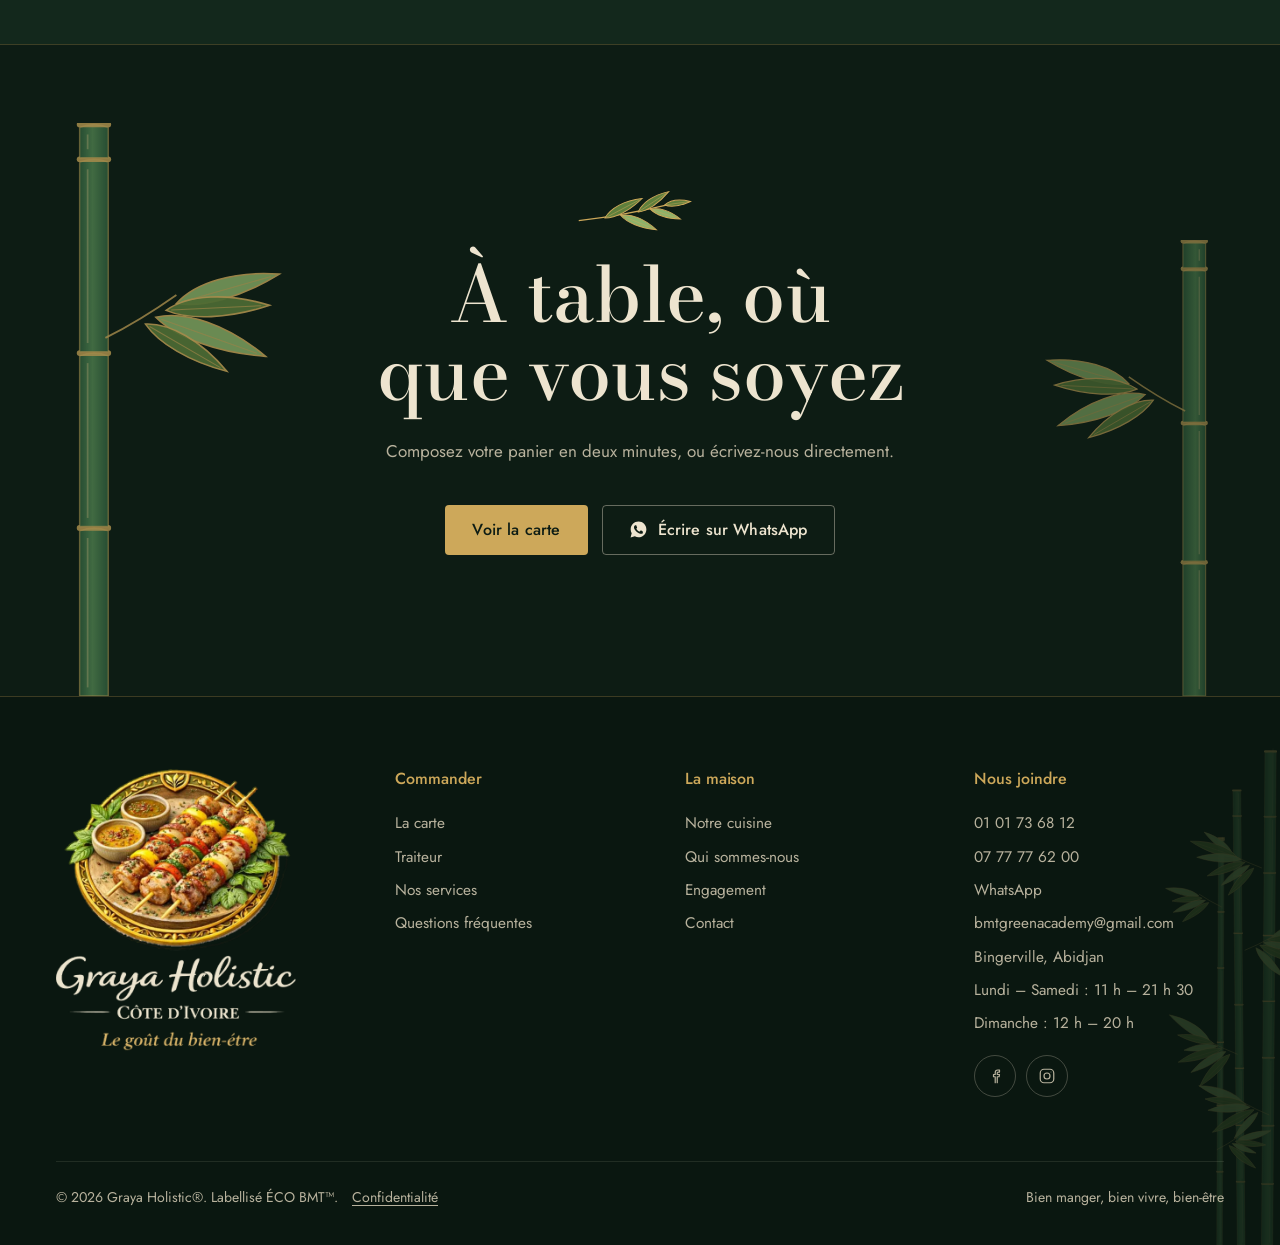
==== commit 462ccd7f: "Parallaxe native, version des assets, nettoyage Parallaxe via scroll-driven animations CSS (repli JS" ====
--- a/index.html
+++ b/index.html
@@ -29,7 +29,7 @@
 <link rel="preload" href="assets/fonts/jost-latin-400-normal.woff2" as="font" type="font/woff2" crossorigin>
 <link rel="preload" as="image" imagesrcset="assets/img/bamboo/bamboo-sunlit-path-720.webp 720w, assets/img/bamboo/bamboo-sunlit-path-1400.webp 1200w" imagesizes="100vw" type="image/webp" fetchpriority="high">
 <link rel="preload" href="assets/img/logo-lockup.webp" as="image" type="image/webp">
-<link rel="stylesheet" href="assets/css/style.css?v=f9d5dc25">
+<link rel="stylesheet" href="assets/css/style.css?v=bbb23d6a">
 <script type="application/ld+json">{"@context": "https://schema.org", "@type": "Restaurant", "@id": "https://xtruck149.github.io/GrayaHolistic/#restaurant", "name": "Graya Holistic", "alternateName": "Graya Holistic — Cuisine Holistique Consciente", "url": "https://xtruck149.github.io/GrayaHolistic/", "logo": "https://xtruck149.github.io/GrayaHolistic/assets/img/logo-plate.png", "image": "https://xtruck149.github.io/GrayaHolistic/assets/img/og-image.jpg", "description": "Atelier culinaire et traiteur à Bingerville (Abidjan) : cuisine holistique consciente, livrée dans le grand Abidjan.", "servesCuisine": ["Ivoirienne", "Africaine", "Cuisine holistique"], "priceRange": "500 – 5 000 FCFA", "currenciesAccepted": "XOF", "hasMenu": "https://xtruck149.github.io/GrayaHolistic/menu.html", "acceptsReservations": false, "address": {"@type": "PostalAddress", "addressLocality": "Bingerville", "addressRegion": "Abidjan", "addressCountry": "CI"}, "areaServed": ["Bingerville", "Riviera", "Cocody", "Plateau", "Marcory", "Treichville", "Zone 4", "Grand-Bassam", "Yopougon"], "openingHoursSpecification": [{"@type": "OpeningHoursSpecification", "dayOfWeek": ["Monday", "Tuesday", "Wednesday", "Thursday", "Friday", "Saturday"], "opens": "11:00", "closes": "21:30"}, {"@type": "OpeningHoursSpecification", "dayOfWeek": ["Sunday"], "opens": "12:00", "closes": "20:00"}], "telephone": "+2250101736812", "email": "bmtgreenacademy@gmail.com"}</script>
 <script type="application/ld+json">{"@context": "https://schema.org", "@type": "WebSite", "@id": "https://xtruck149.github.io/GrayaHolistic/#website", "url": "https://xtruck149.github.io/GrayaHolistic/", "name": "Graya Holistic", "inLanguage": "fr", "publisher": {"@id": "https://xtruck149.github.io/GrayaHolistic/#restaurant"}}</script>
 </head>
@@ -202,7 +202,7 @@
     <div class="footer-bottom"><span>© <span data-year>2026</span> Graya Holistic®. Labellisé ÉCO BMT™. <a href="confidentialite.html">Confidentialité</a></span><span>Bien manger, bien vivre, bien-être</span></div>
   </div>
 </footer>
-<script src="assets/js/data.js?v=f9d5dc25" defer></script>
-<script src="assets/js/main.js?v=f9d5dc25" defer></script>
+<script src="assets/js/data.js?v=bbb23d6a" defer></script>
+<script src="assets/js/main.js?v=bbb23d6a" defer></script>
 </body>
 </html>
--- a/assets/css/style.css
+++ b/assets/css/style.css
@@ -42,6 +42,7 @@
   --header: 88px;
   --ease: cubic-bezier(.2, .7, .2, 1);
   --line: rgba(205, 168, 90, .25);
+  color-scheme: dark;
 }
 
 /* ===================== BASE ===================== */
@@ -248,7 +249,10 @@
 /* ===================== GALLERY + LIGHTBOX ===================== */
 .gallery { columns: 4 220px; column-gap: 18px; }
 .gallery-card { break-inside: avoid; margin: 0 0 18px; position: relative; cursor: zoom-in; border-radius: 2px; overflow: hidden; background: var(--mousse); }
-.gallery-card img { width: 100%; transition: transform .8s var(--ease); }
+.gallery-link { display: block; }
+.gallery-link:focus-visible { outline-offset: -4px; }
+html:not(.js) [data-gallery-filters] { display: none; }
+.gallery-card img { width: 100%; height: auto; transition: transform .8s var(--ease); }
 .gallery-card:hover img { transform: scale(1.04); }
 .gallery-card figcaption { position: absolute; left: 0; right: 0; bottom: 0; padding: 40px 16px 14px; background: linear-gradient(transparent, rgba(13,28,20,.85)); font: italic 400 1rem var(--serif); }
 .gallery-card[hidden] { display: none; }
@@ -288,11 +292,13 @@
 .carte-title h2 { font-size: var(--step-3); }
 .carte-title p { margin-top: 12px; color: var(--riz-2); font-size: .98rem; }
 .nectar { width: 120px; border-radius: 50%; margin-bottom: 20px; }
-.items { list-style: none; margin: 0; padding: 0; display: grid; gap: 38px; }
+.items { list-style: none; margin: 0; padding: 0; display: grid; grid-template-columns: minmax(0, 1fr); gap: 38px; }
 .item { display: grid; grid-template-columns: 112px 1fr; gap: 24px; align-items: start; border-radius: 4px; transition: background .4s, box-shadow .4s; }
-.item--noimg { grid-template-columns: 1fr; }
+.item > div { min-width: 0; }
+.item--noimg { grid-template-columns: minmax(0, 1fr); }
 .item-img { width: 112px; aspect-ratio: 1; object-fit: cover; border-radius: 50%; border: 1px solid rgba(205,168,90,.45); }
 .item-line { display: flex; align-items: baseline; gap: 12px; }
+.item-line h3 { min-width: 0; }
 .item-line .leader { flex: 1; border-bottom: 1px dotted rgba(205,168,90,.5); transform: translateY(-6px); min-width: 20px; }
 .item p:not(.sub) { color: var(--riz-2); margin-top: 6px; font-size: .98rem; }
 .item-actions { display: flex; gap: 10px; margin-top: 14px; flex-wrap: wrap; }
@@ -393,6 +399,31 @@
 .stalk-node::after { content: attr(data-label); position: absolute; left: 28px; top: 50%; translate: 0 -50%; white-space: nowrap; font: italic 400 .95rem var(--serif); color: var(--or-clair); background: rgba(13,28,20,.9); padding: 4px 10px; border-radius: 3px; opacity: 0; transition: opacity .2s; pointer-events: none; }
 .stalk-node:hover::after, .stalk-node:focus-visible::after { opacity: 1; }
 
+/* ===================== STATUS PILL (open / closed) ===================== */
+.status:not(.is-open):not(.is-closed) { visibility: hidden; }
+.status { display: inline-flex; align-items: center; gap: 10px; margin-top: 22px; padding: 7px 16px 7px 14px; border: 1px solid rgba(237,228,207,.25); border-radius: 999px; font-size: .94rem; color: var(--riz); background: rgba(13,28,20,.55); backdrop-filter: blur(6px); -webkit-backdrop-filter: blur(6px); }
+.status i { width: 9px; height: 9px; border-radius: 50%; background: var(--riz-2); flex: none; }
+.status.is-open i { background: var(--tige); box-shadow: 0 0 0 4px rgba(141,178,106,.22); }
+.status.is-closed i { background: var(--or); }
+
+/* ===================== MAP FACADE (loads Google only on click) ===================== */
+.map { position: relative; }
+.map-facade { height: 100%; display: grid; align-content: center; justify-items: start; gap: 12px; padding: clamp(24px, 4vw, 40px);
+  background: radial-gradient(ellipse 70% 80% at 85% 20%, rgba(205,168,90,.14), transparent 70%), linear-gradient(160deg, var(--mousse), var(--canopee)); }
+.map-facade p { color: var(--riz-2); }
+.map-facade .h3 { color: var(--riz); }
+.map-facade .actions { margin-top: 6px; }
+.map-facade small { color: var(--riz-2); font-size: .82rem; }
+
+/* ===================== PROSE (privacy) ===================== */
+.prose h2 { font-size: var(--step-3); margin: 52px 0 16px; }
+.prose h2:first-child { margin-top: 0; }
+.prose p { color: var(--riz-2); max-width: 68ch; }
+.prose a:not(.btn) { color: var(--or-clair); text-underline-offset: 3px; }
+.form-ok { margin-top: 16px; color: var(--tige); font-size: .95rem; }
+.footer-bottom a { color: inherit; text-underline-offset: 3px; margin-left: 10px; }
+.footer-bottom a:hover { color: var(--riz); }
+
 /* ===================== RESPONSIVE ===================== */
 @media (max-width: 1180px) {
   .nav { position: fixed; inset: var(--header) 0 auto; display: grid; gap: 0; padding: 12px var(--gutter) 28px; background: rgba(13,28,20,.98); border-bottom: 1px solid var(--line); transform: translateY(-8px); opacity: 0; visibility: hidden; transition: opacity .25s, transform .25s, visibility .25s; }
@@ -412,10 +443,15 @@
   .header-cta { display: none; }
   .hero-inner, .manifesto, .split, .info, .carte-section, .row, .devis, .contact, .label { grid-template-columns: 1fr; }
   .hero-inner { text-align: center; justify-items: center; padding-top: 12px; }
-  .hero-logo img { width: min(78vw, 360px); }
-  .hero h1 { margin-inline: auto; }
+  .hero-logo img { width: min(50vw, 210px); }
+  .hero-inner { gap: 16px; padding-bottom: 24px; }
+  .hero h1 { margin-inline: auto; font-size: clamp(1.85rem, 8.2vw, 2.4rem); }
+  .hero .lead { font-size: 1.12rem; margin-top: 16px; }
+  .hero .actions { margin-top: 24px; }
+  .status { margin-top: 18px; }
   .hero .lead { margin-inline: auto; }
   .hero .actions { justify-content: center; }
+  .hero-copy { display: grid; justify-items: center; }
   .hero-facts { justify-content: center; text-align: center; padding-bottom: 110px; }
   .deco--hero-l { left: -90px; height: 80%; opacity: .5; }
   .deco--hero-r { right: -90px; height: 70%; opacity: .4; }
@@ -438,7 +474,14 @@
   .mobile-bar .cart-count { top: 0; right: calc(50% - 22px); }
   .site-footer { padding-bottom: 110px; }
 }
+@media (max-width: 860px) and (max-height: 780px) {
+  .hero .lead { display: none; }
+  .hero-logo img { width: min(40vw, 150px); }
+}
 @media (max-width: 560px) {
+  .contact-list { grid-template-columns: minmax(0, 1fr); }
+  .contact-list dt { padding: 16px 0 0; border-bottom: 0; font-size: 1.1rem; }
+  .contact-list dd { padding: 4px 0 16px; overflow-wrap: anywhere; }
   .dishes, .pillars { grid-template-columns: 1fr; }
   .dish:nth-child(even) { margin-top: 0; }
   .pillars li, .pillars li + li { padding: 26px 0 0; border-left: 0; margin-top: 0; }
@@ -464,6 +507,7 @@
   .hero-copy > :nth-child(1) { animation-delay: .35s; }
   .hero-copy > :nth-child(2) { animation-delay: .45s; }
   .hero-copy > :nth-child(3) { animation-delay: .55s; }
+  .hero-copy > :nth-child(4) { animation-delay: .65s; }
   .hero-facts { animation: rise .9s .7s var(--ease) both; }
   .hero .deco { animation: sway 9s ease-in-out infinite alternate; transform-origin: 50% 100%; }
   .hero .deco--hero-r { animation-name: sway-r; animation-duration: 11s; }
@@ -486,3 +530,25 @@
 h1, h2, blockquote, .signature { font-variation-settings: "opsz" 11; }
 h3, h4, .h3, .kicker, .sub, .price, .brand span, .hours dt, .contact-list dt, .hero-facts strong, .stalk-node::after, .line b, .total-row--grand, .gallery-card figcaption, .lightbox figcaption, .nav a, .faq-item summary h2 { font-variation-settings: "opsz" 6; }
 .carte-section > *, .row > *, .split > *, .info > *, .devis > *, .contact > * { min-width: 0; }
+.drawer-note--warn { color: var(--or-clair); }
+
+/* ===================== NATIVE PARALLAX (scroll-driven animations) =====================
+   Runs on the compositor where supported (Chrome/Edge 115+, Safari 26+); main.js keeps the
+   scroll-listener version only for browsers without it. Offsets stay inside each photo's
+   overflow (-10 % / -12 %) so no edge is ever revealed. */
+@media (prefers-reduced-motion: no-preference) {
+  @supports ((animation-timeline: view()) and (animation-range: entry)) {
+    .hero-bg[data-parallax], .page-hero-bg[data-parallax] {
+      animation: px-hero linear both;
+      animation-timeline: scroll(root block);
+      animation-range: 0 100vh;
+    }
+    .band--photo { view-timeline: --px-band; }
+    .band--photo .photo[data-parallax] {
+      animation: px-band linear both;
+      animation-timeline: --px-band;
+    }
+    @keyframes px-hero { from { transform: translateY(0); } to { transform: translateY(9%); } }
+    @keyframes px-band { from { transform: translateY(-8%); } to { transform: translateY(8%); } }
+  }
+}
